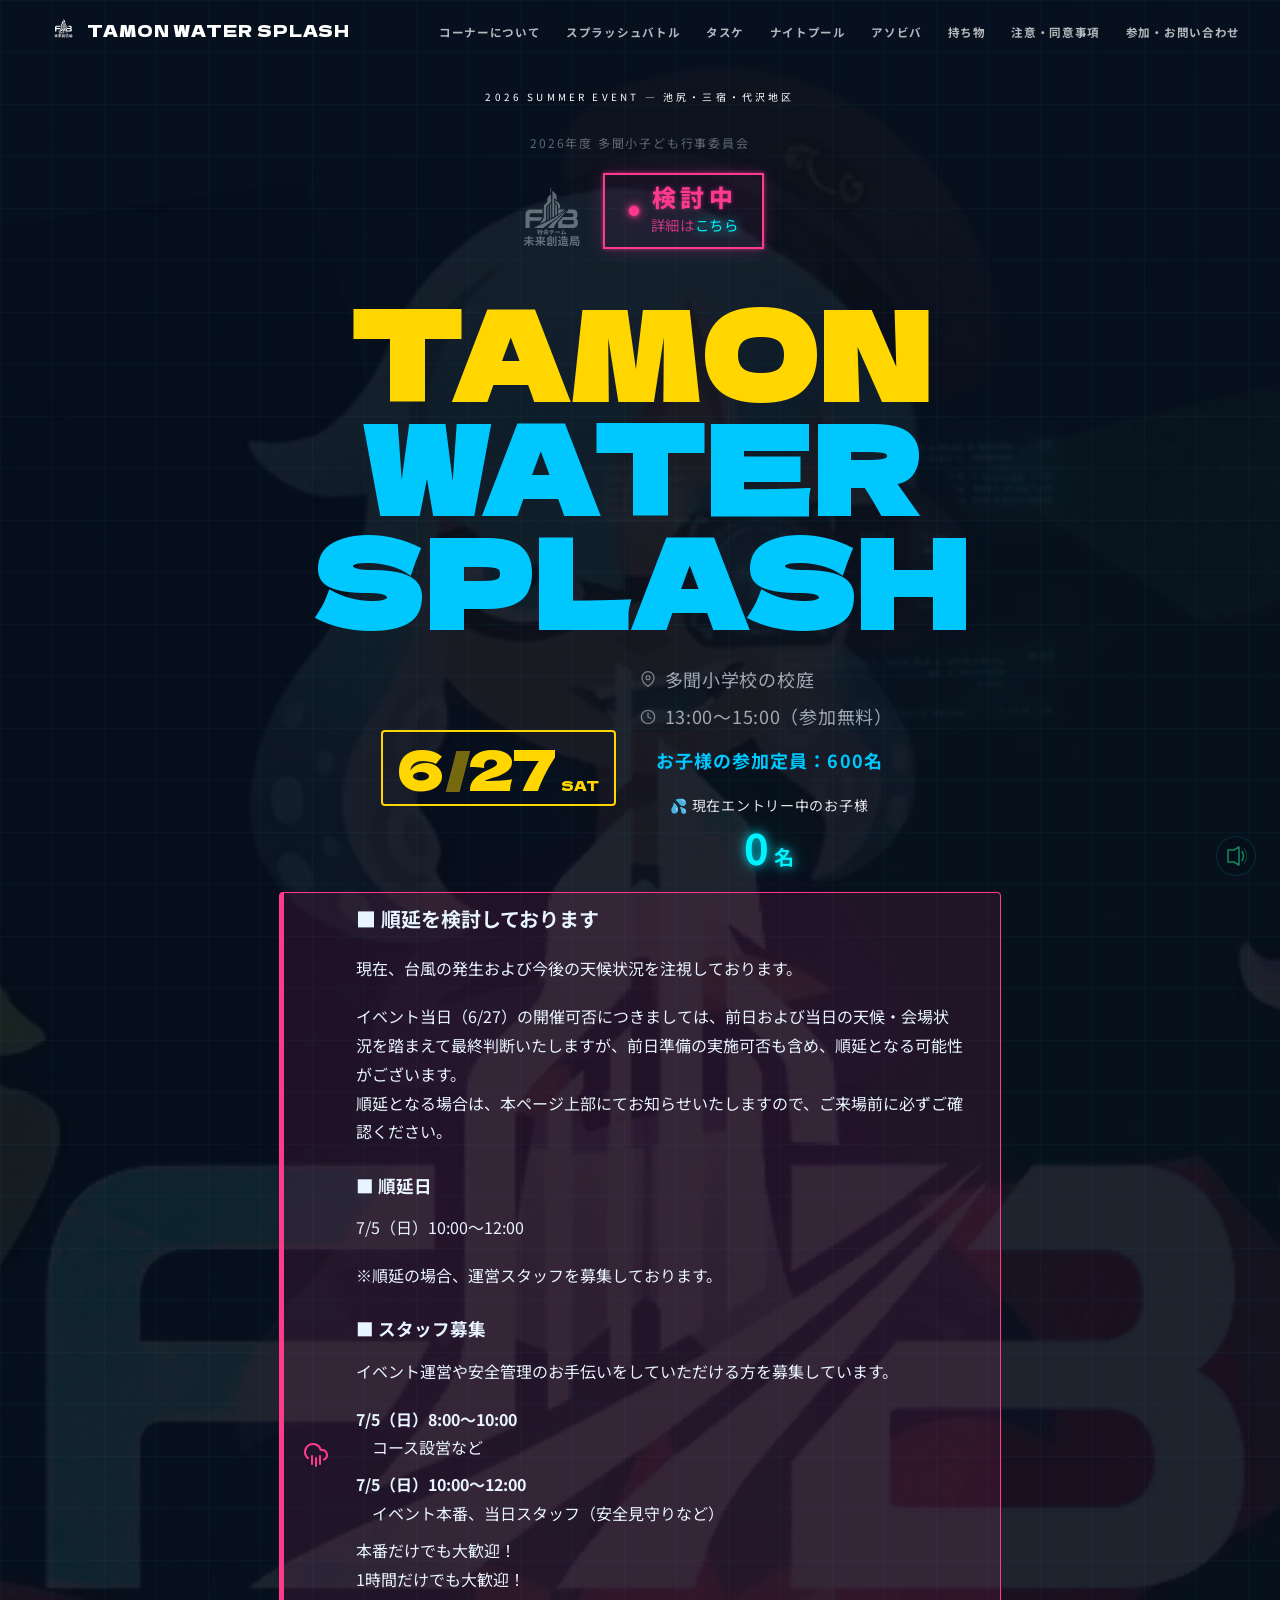
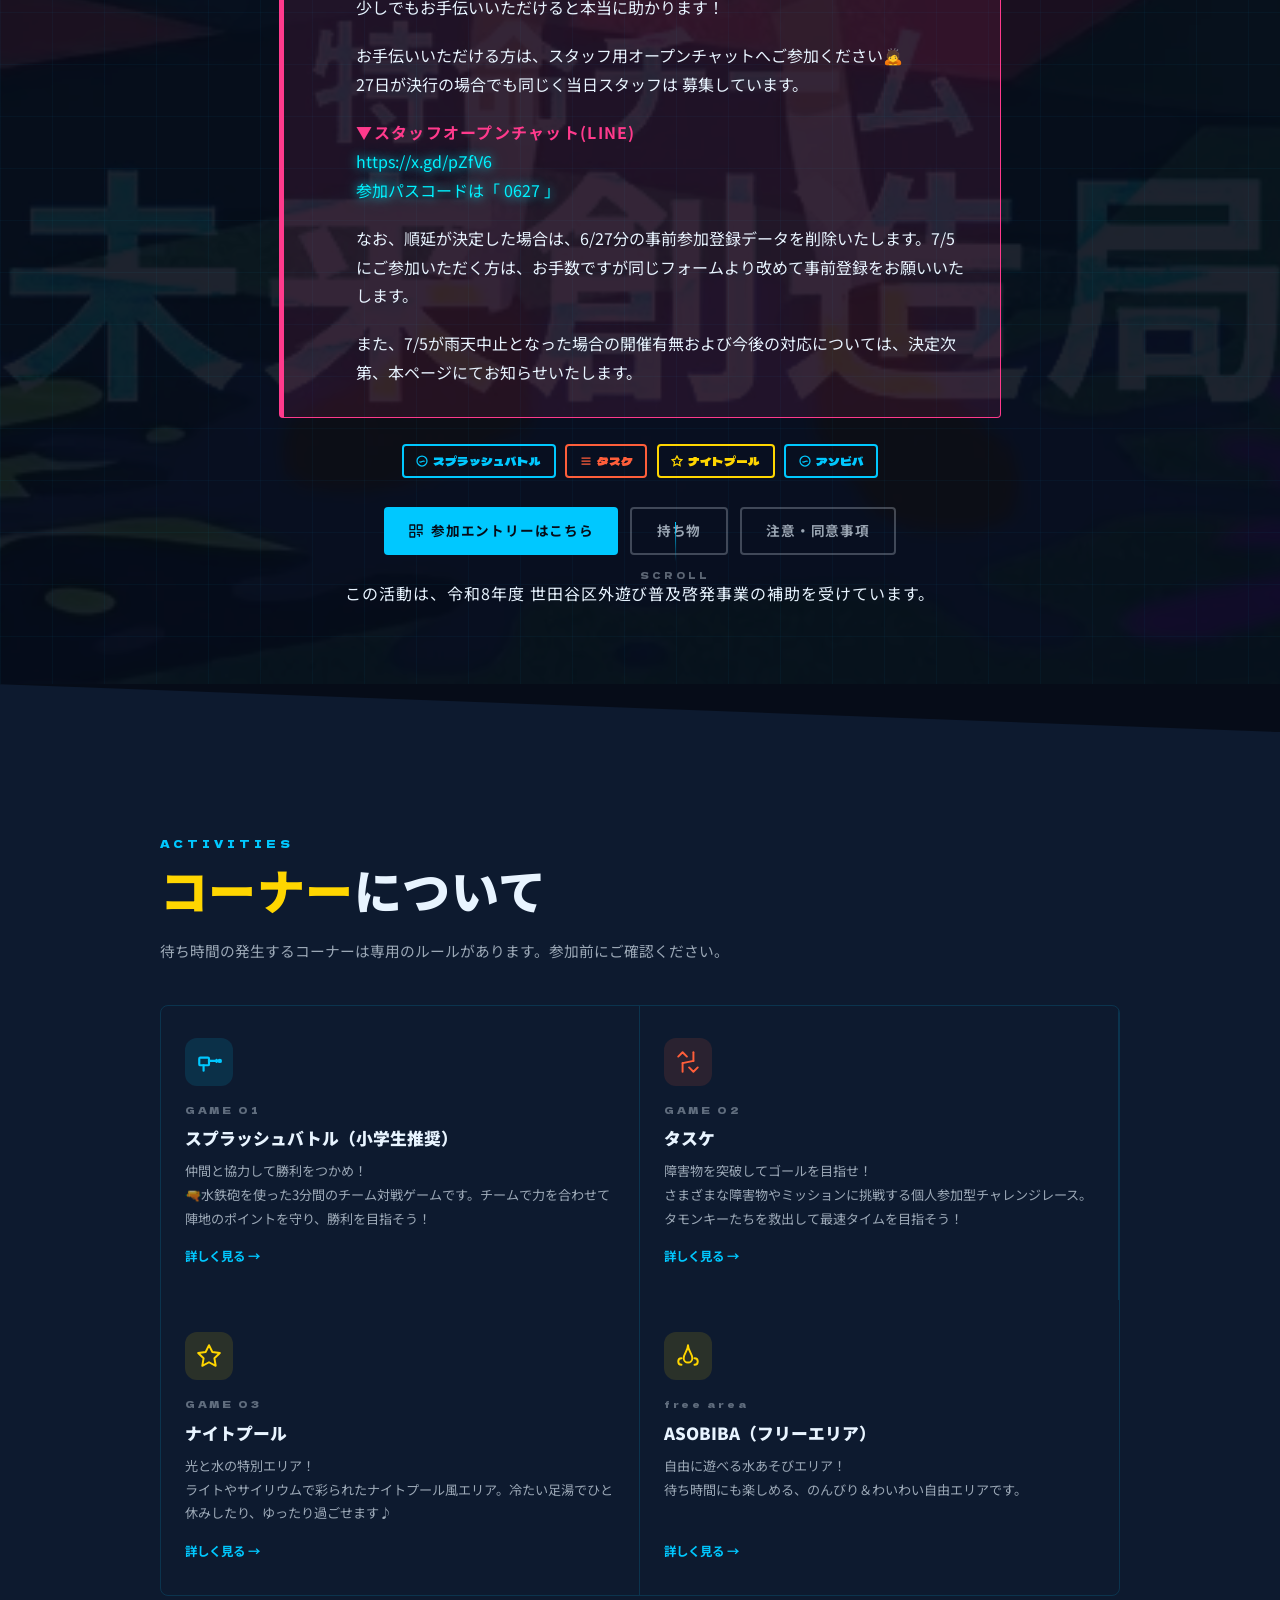
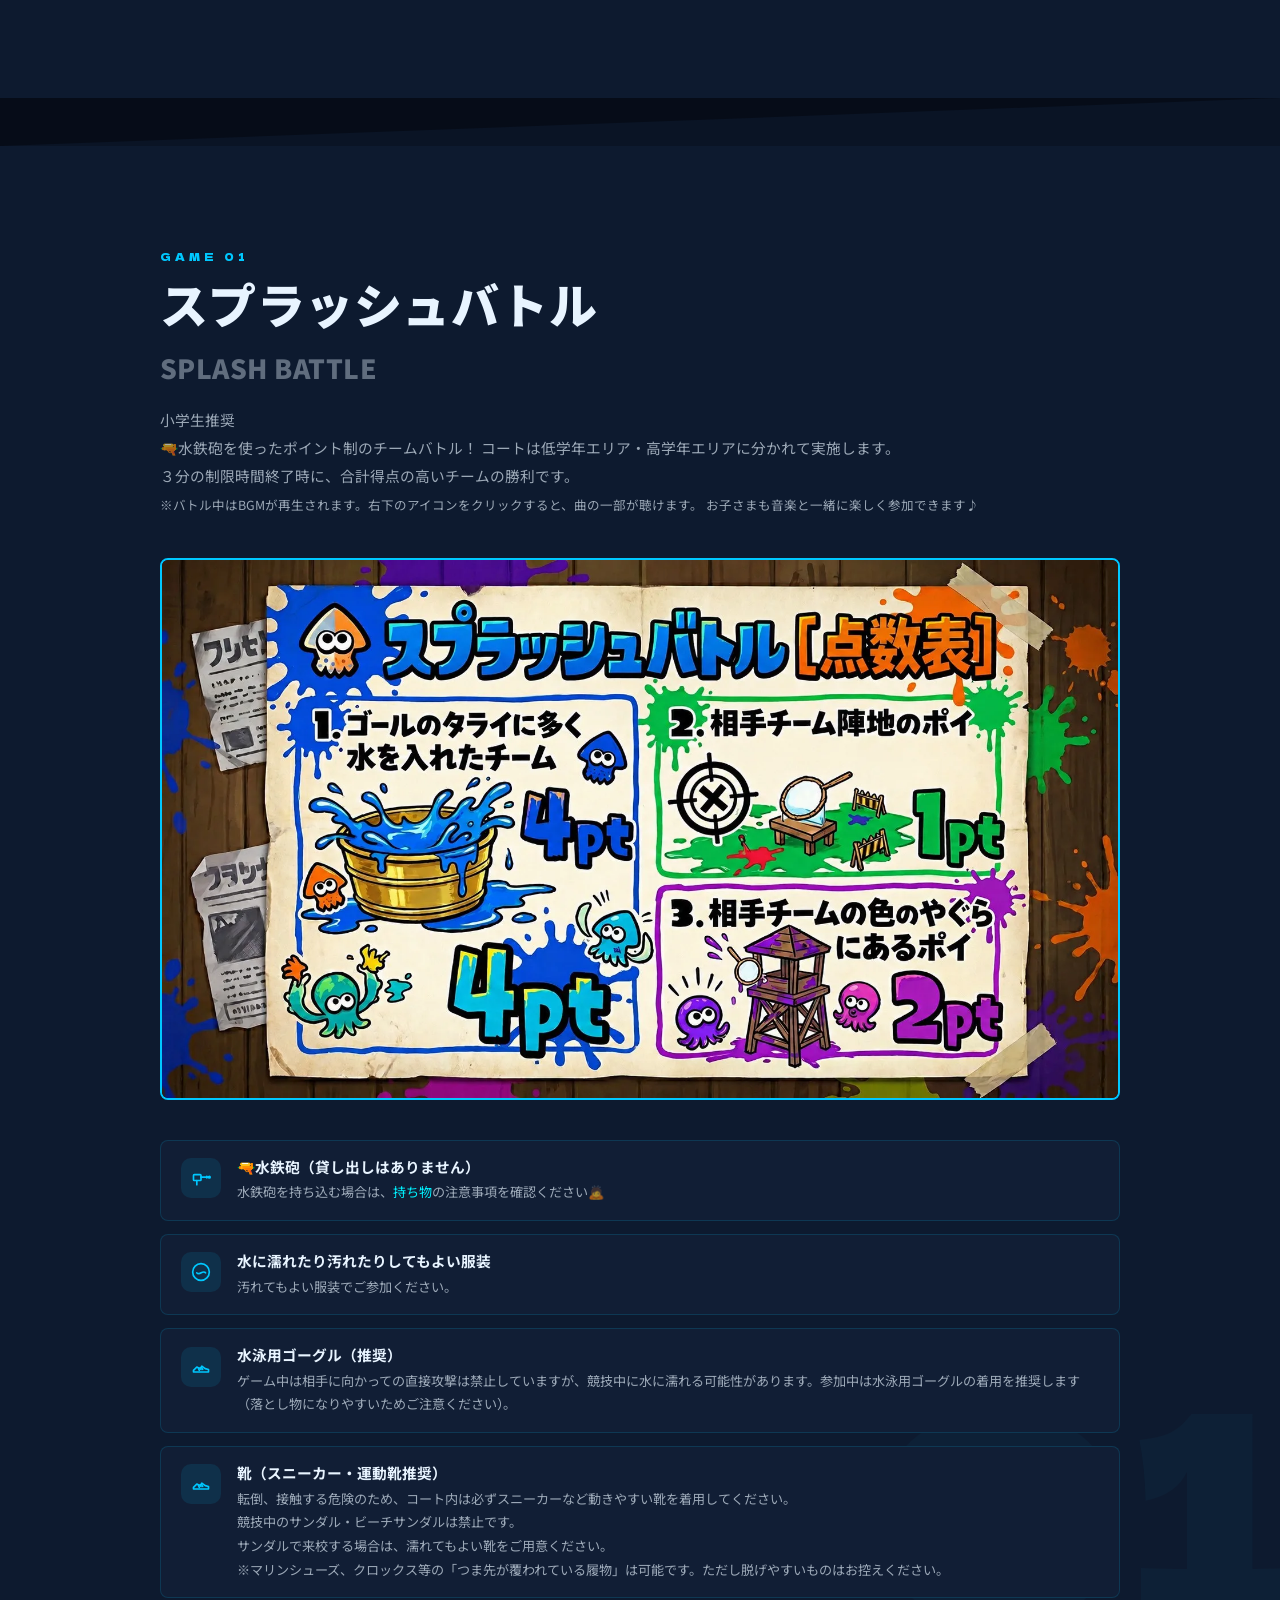
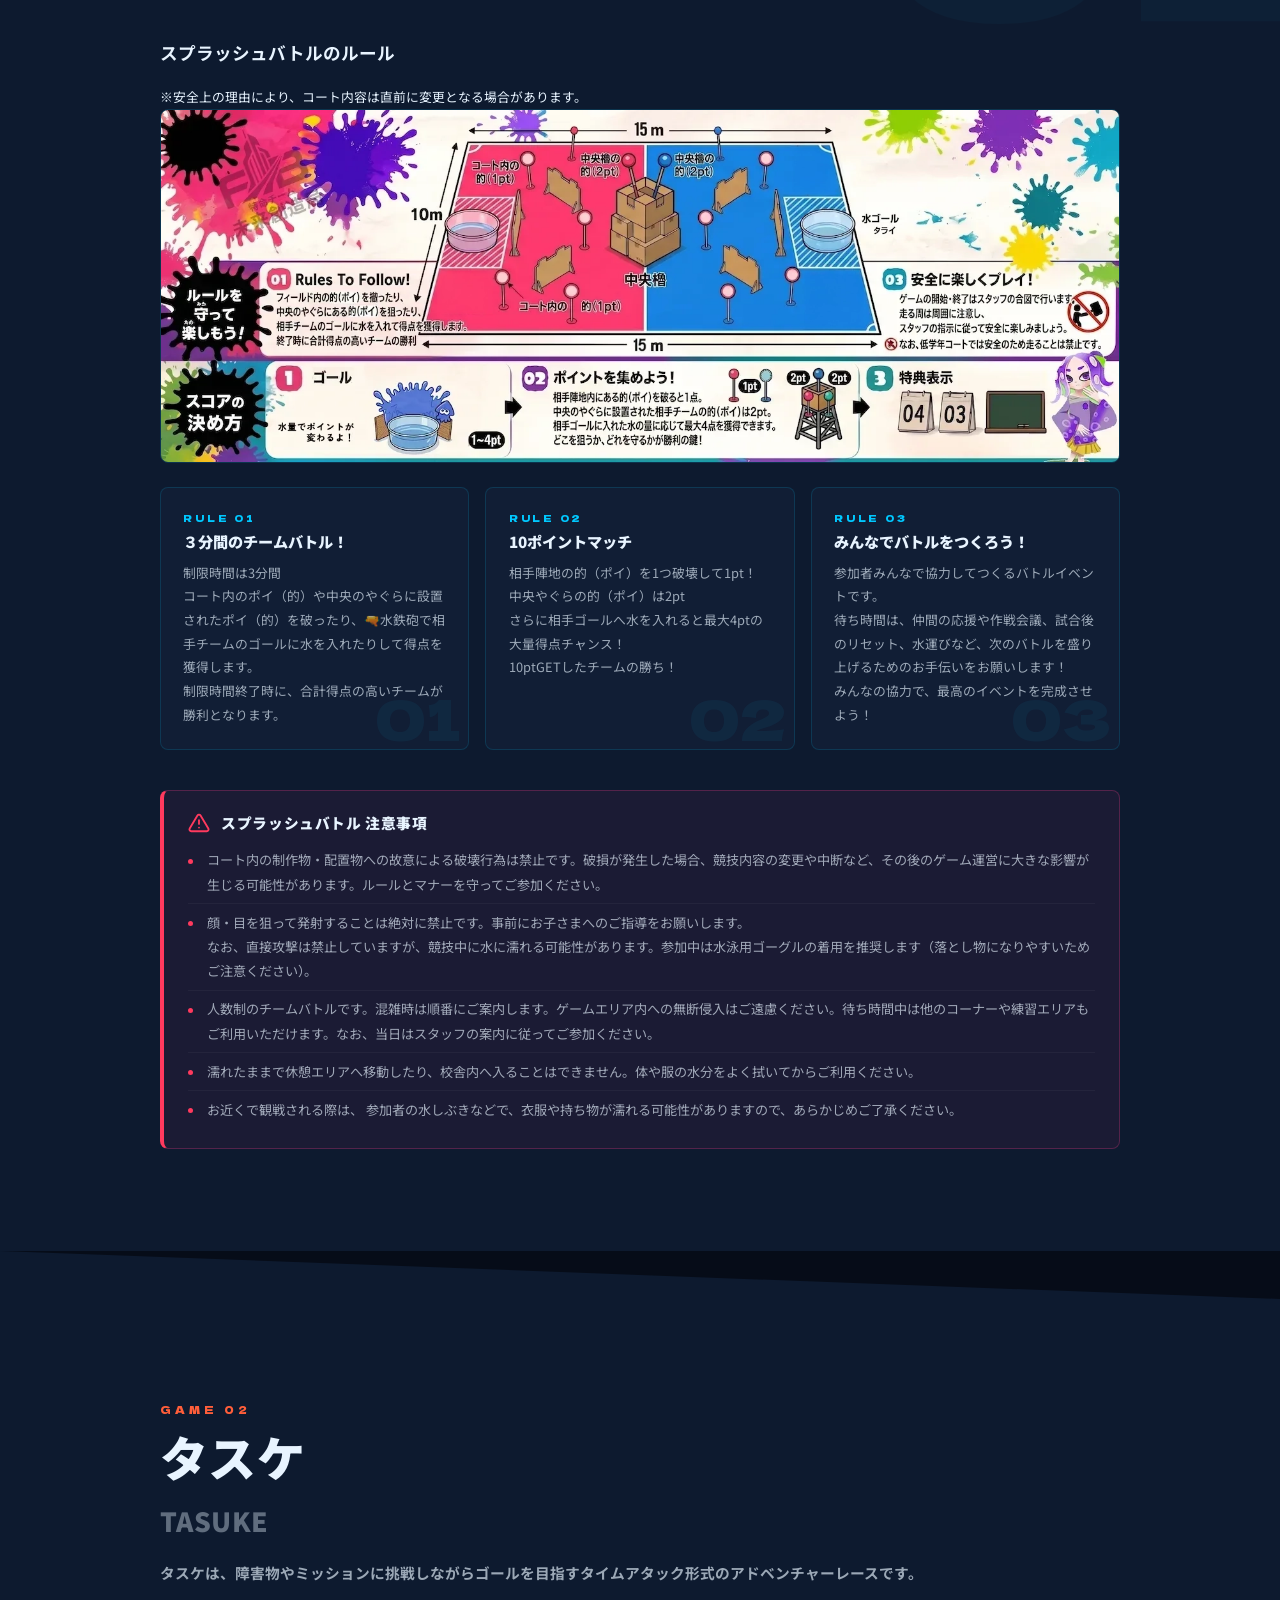
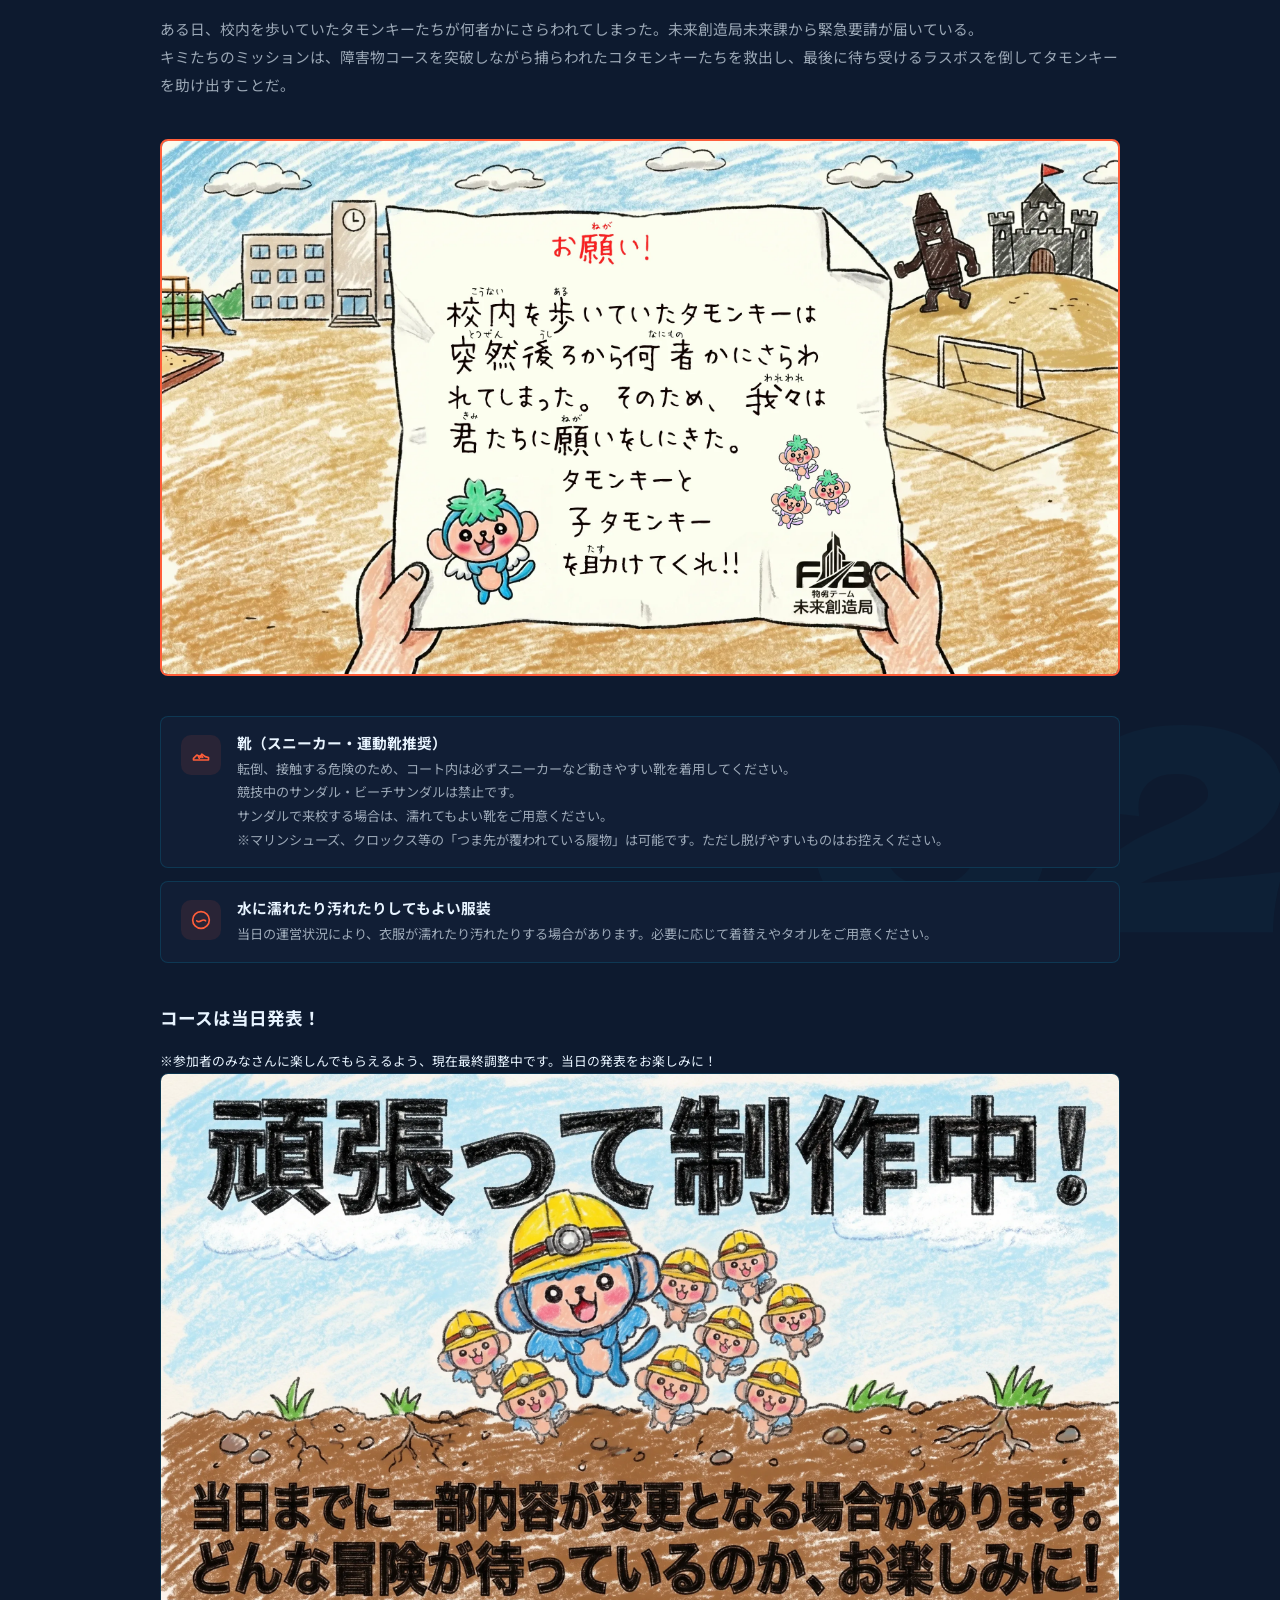
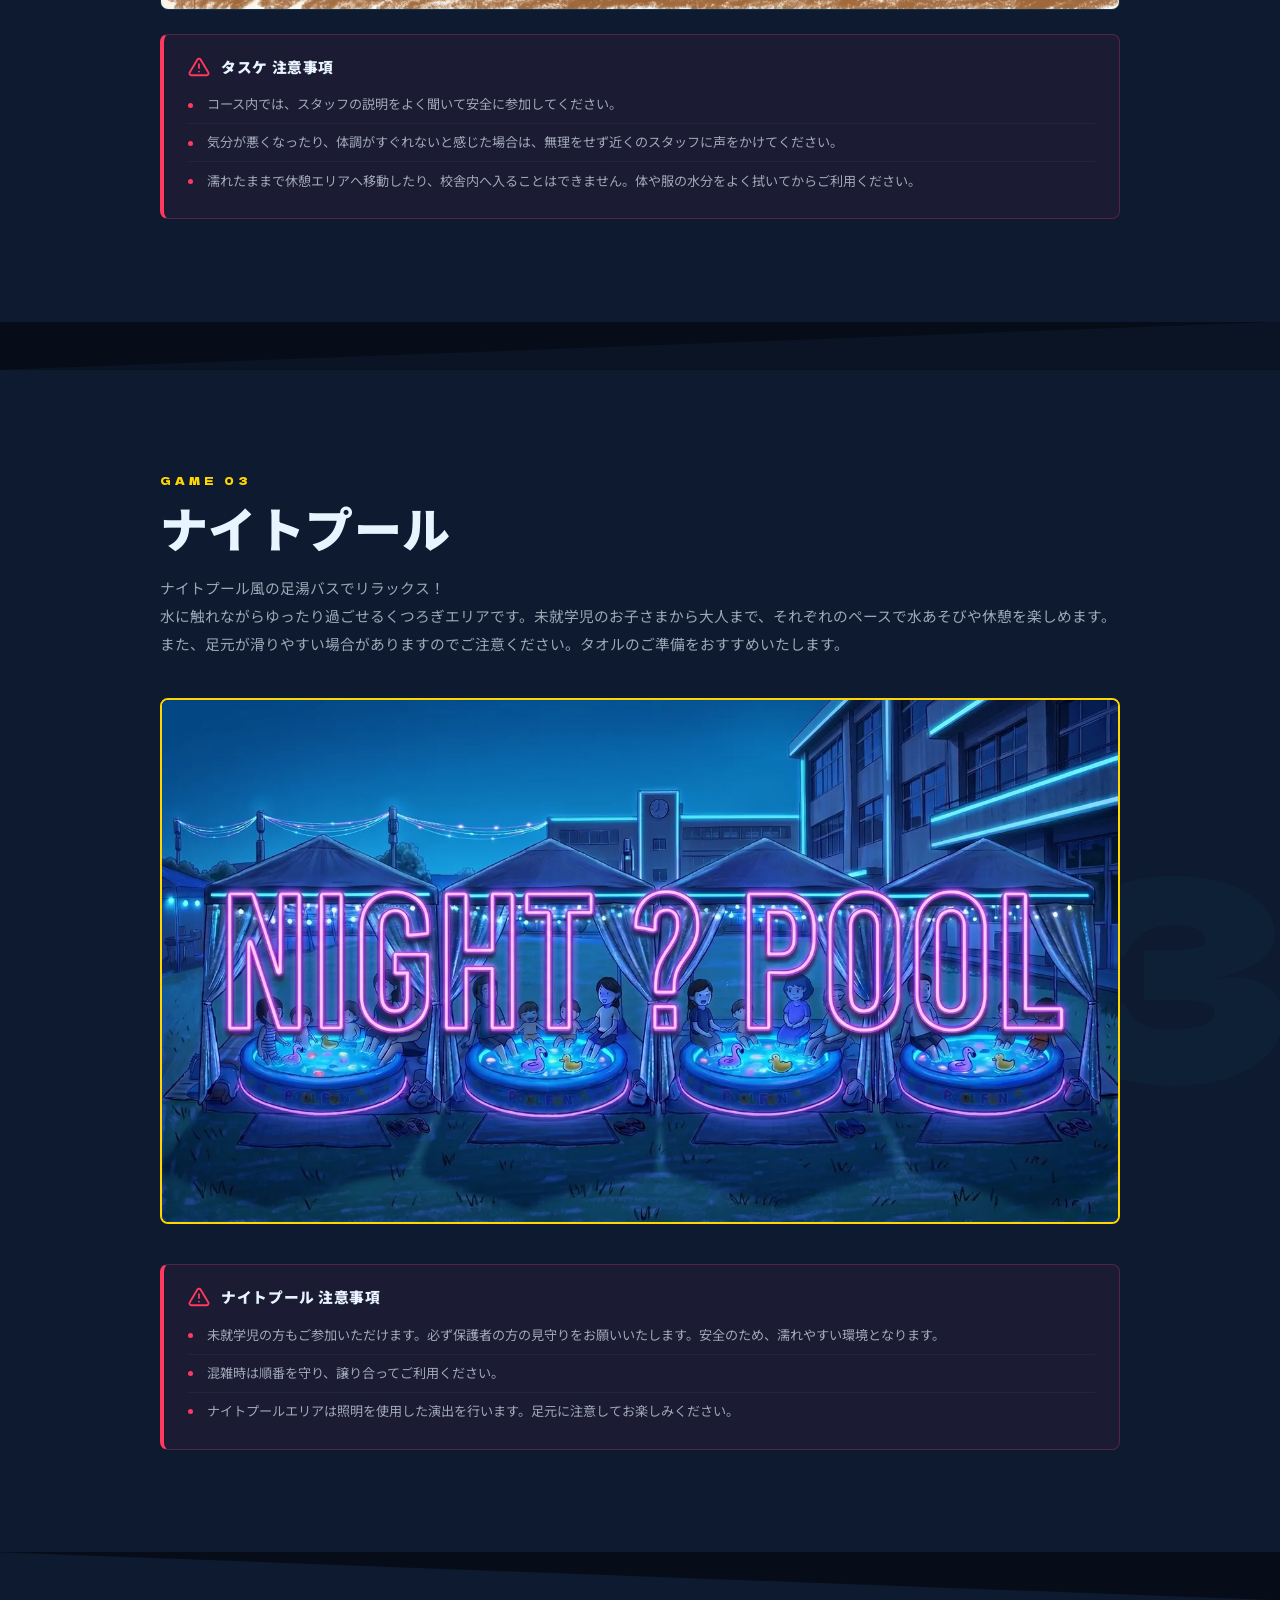
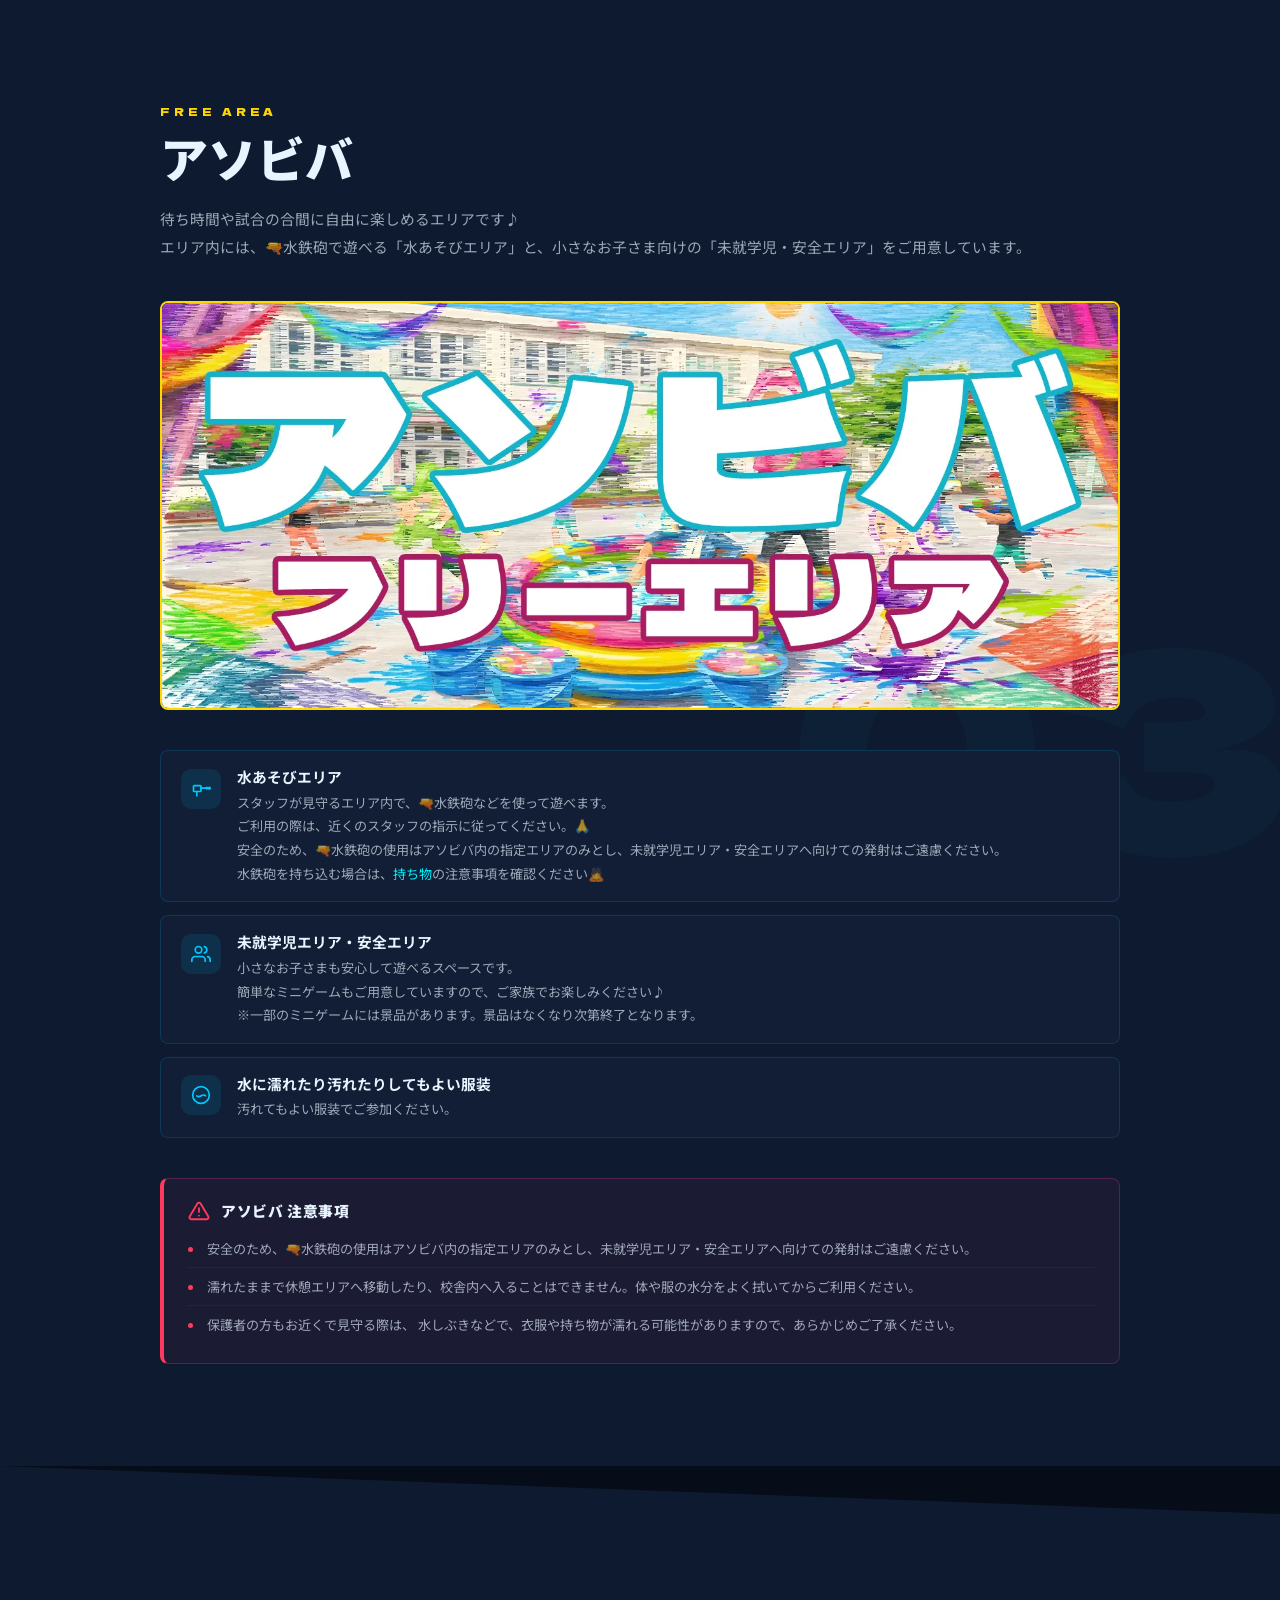
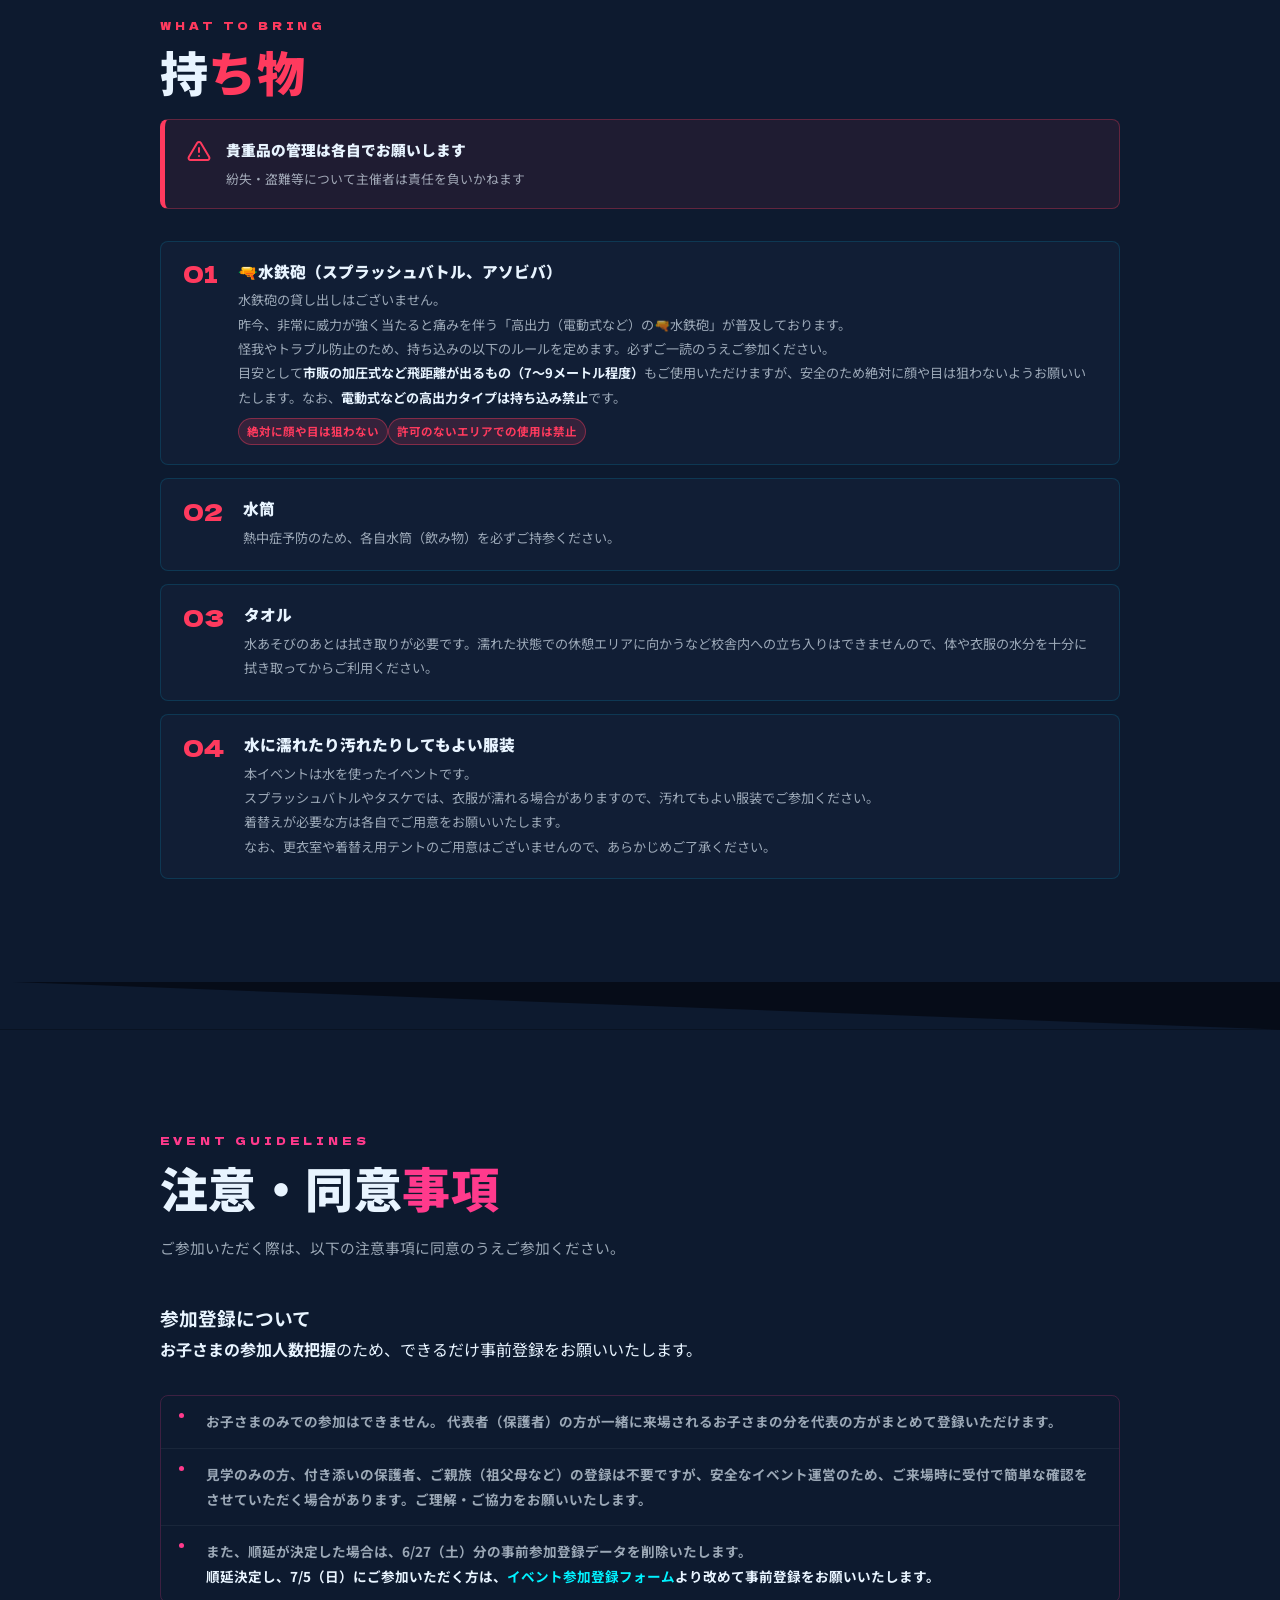
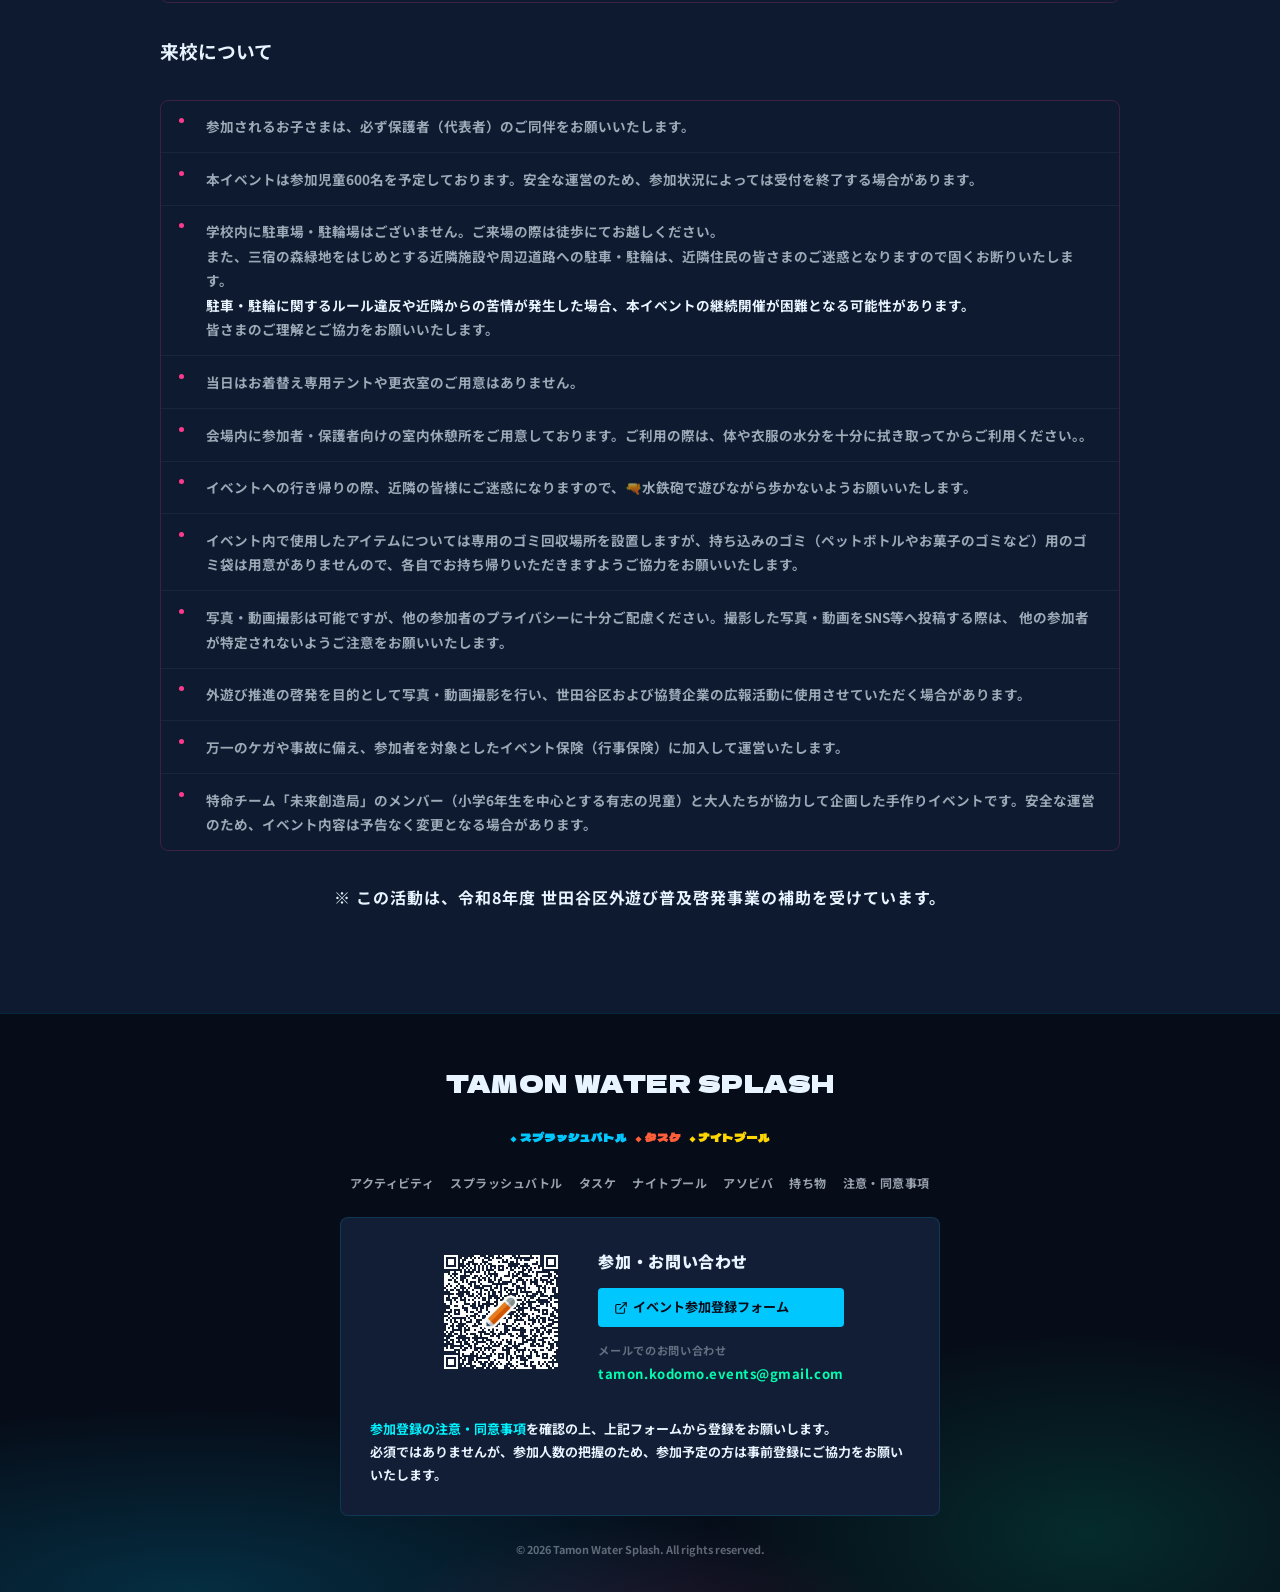
==== 2.html @ 029ada83 "Add files via upload 順延かものテキスト追加" ====
<!DOCTYPE html>
<html lang="ja">

<head>
  <meta charset="UTF-8">
  <meta name="viewport" content="width=device-width, initial-scale=1.0">
  <meta name="googlebot" content="noindex, nofollow">
  <title>Tamon Water Splash 2026</title>
  <meta name="description"
    content="多聞ウォータースプラッシュ2026の公式サイト。スプラッシュバトル・タスケ・ナイトプール＆ミニゲームを楽しめる水あそびイベント。参加前に必ずルールと注意事項をご確認ください。">
  <link rel="preconnect" href="https://fonts.googleapis.com">
  <link rel="preconnect" href="https://fonts.gstatic.com" crossorigin>
  <link
    href="https://fonts.googleapis.com/css2?family=Dela+Gothic+One&family=Noto+Sans+JP:wght@400;500;700;900&display=swap"
    rel="stylesheet">
  <link rel="stylesheet" href="style.css?v=6">
  <link rel="icon" type="image/x-icon" href="/tamonwatersplash2026/favicon.ico">
  <link rel="icon" type="image/svg+xml" href="/tamonwatersplash2026/favicon.svg">
</head>

<body>

  <!-- ===================== MOBILE NAV ===================== -->
  <nav class="mobile-nav" id="mobileNav" role="dialog" aria-modal="true" aria-label="ナビゲーション">
    <button class="mobile-nav-close" id="navClose" aria-label="閉じる">&#10005;</button>
    <a href="#activities" data-color="splash" onclick="closeNav()">コーナーについて</a>
    <a href="#splash" data-color="splash" onclick="closeNav()">スプラッシュバトル</a>
    <a href="#tasuke" data-color="tasuke" onclick="closeNav()">タスケ</a>
    <a href="#night" data-color="mini" onclick="closeNav()">ナイトプール</a>
    <a href="#free" data-color="mini" onclick="closeNav()">アソビバ</a>
    <a href="#cautions" data-color="caution" onclick="closeNav()">持ち物</a>
    <a href="#overall-cautions" data-color="caution" onclick="closeNav()">注意・同意事項</a>
    <a href="#contact" data-color="contact" onclick="closeNav()">参加・お問い合わせ</a>
  </nav>

  <!-- ===================== HEADER ===================== -->
  <header class="site-header" id="siteHeader" role="banner">

    <a href="#" class="header-logo" aria-label="トップへ戻る"
      style="display: flex; align-items: center; gap: 12px; text-decoration: none; color: #FFFFFF; padding: 4px 12px;">
      <svg class="logo-svg" xmlns="http://www.w3.org/2000/svg" viewBox="0 0 1455 2048"
        style="height: 32px; width: auto; display: block;">
        <g transform="translate(0,2048) scale(0.1,-0.1)" fill="currentColor">
          <path d="M7051 16933 c-7 -318 -15 -581 -18 -585 -2 -5 0 -8 4 -8 5 0 43 35
86 78 l77 78 -2 479 -3 480 -55 27 c-30 15 -60 28 -66 28 -7 0 -14 -187 -23
-577z" />
          <path d="M7444 16824 c3 -9 6 -1244 6 -2745 0 -1501 3 -2729 8 -2729 6 0 315
178 359 207 9 6 13 441 15 1890 3 1865 4 1920 32 1874 4 -5 66 -49 139 -97
145 -97 293 -202 346 -245 19 -16 38 -26 42 -24 4 3 5 22 3 43 -11 117 -29
262 -55 457 -16 121 -34 254 -39 295 -40 304 -40 303 -75 356 -18 28 -80 93
-137 144 -56 51 -143 132 -193 180 -49 48 -115 109 -145 136 -30 27 -108 100
-174 162 -113 107 -145 131 -132 96z" />
          <path d="M7095 16122 c-55 -53 -193 -188 -308 -299 -166 -162 -219 -221 -266
-294 -76 -116 -78 -133 -87 -529 -7 -332 -11 -374 -49 -453 -33 -70 -70 -107
-389 -398 -189 -171 -231 -235 -272 -410 -16 -67 -18 -182 -24 -1219 -7 -1246
-4 -1177 -64 -1319 -37 -86 -75 -154 -169 -295 -79 -121 -265 -372 -370 -501
-31 -38 -102 -126 -158 -193 -55 -68 -99 -125 -97 -127 2 -2 46 18 98 44 81
40 165 78 495 226 28 12 111 48 185 80 74 32 225 100 335 150 l200 91 5 1410
5 1409 29 65 c49 109 106 177 297 360 100 96 301 292 446 435 l264 260 -1 803
c0 441 -1 802 -2 802 -2 0 -48 -44 -103 -98z" />
          <path d="M8058 14668 c2 -227 3 -233 25 -252 57 -47 329 -299 396 -367 111
-112 108 -98 136 -619 3 -52 8 -120 11 -152 l6 -56 146 -6 c81 -4 178 -9 215
-12 l68 -5 -6 83 c-3 46 -12 198 -21 338 -9 147 -21 277 -30 306 -17 61 -70
151 -122 209 -20 23 -70 79 -109 126 -70 81 -140 149 -343 330 -148 132 -358
309 -367 309 -4 0 -7 -105 -5 -232z" />
          <path d="M7096 14187 l-96 -94 0 -1491 c0 -821 3 -1492 6 -1492 3 0 48 24 100
53 l94 52 0 1533 c0 842 -2 1532 -4 1532 -2 0 -47 -42 -100 -93z" />
          <path d="M8060 14162 c0 -4 -1 -556 -2 -1227 -2 -932 1 -1219 10 -1218 6 2 84
51 173 109 l162 106 -7 632 c-4 347 -11 773 -16 946 -8 277 -12 322 -30 375
-11 32 -30 70 -43 83 -31 33 -247 204 -247 194z" />
          <path d="M6624 13738 c-84 -86 -139 -151 -155 -183 l-24 -50 -1 -1337 c-1
-736 2 -1338 6 -1338 5 0 52 21 104 46 l96 46 0 1307 0 1306 37 55 c20 30 47
68 60 83 20 25 23 39 23 113 0 46 -4 84 -8 84 -5 0 -67 -60 -138 -132z" />
          <path d="M10295 13004 c-135 -119 -559 -445 -885 -682 -45 -32 -757 -506 -795
-529 -11 -6 -73 -44 -138 -85 -146 -90 -261 -161 -307 -188 -19 -12 -75 -46
-125 -77 -49 -30 -108 -65 -130 -78 -22 -12 -83 -47 -135 -77 -106 -62 -279
-161 -355 -204 -27 -15 -111 -60 -185 -99 -74 -40 -218 -116 -320 -170 -102
-54 -234 -125 -295 -157 -258 -137 -871 -435 -1125 -548 -151 -67 -299 -133
-328 -146 -29 -13 -54 -24 -57 -24 -2 0 -64 -28 -137 -61 -73 -34 -149 -67
-168 -74 -98 -36 -444 -208 -735 -365 -134 -73 -295 -187 -295 -210 0 -4 300
-5 667 -3 368 1 787 3 933 3 l265 0 100 99 c55 54 125 118 156 142 31 24 101
80 155 124 114 92 146 117 309 240 134 101 123 93 271 194 60 41 143 97 184
126 166 115 278 191 335 229 94 62 559 397 670 483 55 42 146 111 202 153 106
81 371 289 600 473 117 94 190 154 293 241 14 11 50 41 80 66 154 126 510 436
745 650 188 171 614 589 600 589 -5 0 -28 -16 -50 -35z" />
          <path d="M2880 13019 c-179 -17 -370 -75 -489 -148 -200 -124 -348 -363 -413
-668 l-23 -108 -3 -1437 -3 -1438 420 0 420 0 3 678 3 677 28 48 c18 31 42 55
70 70 l42 22 1012 3 1011 2 92 132 c126 181 319 518 332 579 2 11 -215 12
-1192 10 -657 -2 -1242 0 -1299 4 l-103 8 5 231 c5 234 13 287 52 369 45 96
155 175 274 197 34 6 468 10 1182 10 l1129 0 0 385 0 385 -1232 -1 c-678 -1
-1271 -5 -1318 -10z" />
          <path d="M8630 12545 l0 -486 58 37 c31 21 143 91 247 157 360 226 658 433
936 648 47 37 102 77 122 90 20 13 37 27 37 32 0 4 -315 7 -700 7 l-700 0 0
-485z" />
          <path d="M10776 12998 c-82 -106 -315 -412 -360 -472 -29 -39 -87 -113 -130
-164 -49 -59 -72 -94 -64 -97 7 -3 304 -6 659 -7 l646 -3 69 -35 c79 -40 135
-105 160 -185 25 -76 30 -256 10 -333 -30 -118 -107 -196 -230 -233 -58 -18
-112 -19 -1003 -19 l-941 0 -239 -268 c-131 -148 -263 -298 -293 -333 -53 -61
-236 -269 -363 -414 l-62 -69 -3 -571 -2 -570 992 3 c2222 5 2171 4 2348 51
245 66 448 199 553 363 126 198 171 373 171 658 -1 286 -57 501 -176 672 -46
65 -157 163 -205 180 -18 7 -33 15 -33 18 0 4 39 47 88 96 147 150 204 289
231 569 15 146 -4 359 -46 515 -92 345 -313 565 -650 647 -108 26 -109 26
-604 30 l-497 4 -26 -33z m752 -2168 c96 -16 166 -46 222 -97 101 -90 134
-188 128 -378 -3 -109 -6 -126 -34 -185 -41 -87 -76 -126 -144 -160 -123 -62
-83 -60 -1161 -60 -900 0 -984 1 -1001 17 -17 15 -18 42 -18 428 0 440 -1 428
50 438 54 10 1896 7 1958 -3z" />
          <path d="M10195 12694 c-183 -179 -270 -263 -430 -414 -249 -234 -390 -366
-485 -452 -58 -52 -163 -148 -235 -213 -167 -152 -504 -443 -660 -570 -251
-205 -372 -302 -440 -355 -411 -318 -487 -381 -655 -545 -204 -198 -379 -392
-508 -561 -85 -111 -242 -339 -242 -350 0 -5 273 -9 607 -8 l608 1 31 89 c104
298 133 374 199 509 77 160 176 314 302 473 85 106 273 330 363 432 32 36 100
112 151 170 97 111 200 228 260 295 78 88 293 340 440 515 361 431 619 765
826 1068 17 26 35 52 40 57 5 6 12 16 17 23 22 36 -27 -6 -189 -164z" />
          <path d="M5055 8880 l-6 -55 -100 3 -99 4 0 -66 0 -65 103 -3 102 -3 0 -50 0
-50 -125 0 -125 0 -3 58 -3 57 -52 0 -52 0 3 110 3 110 -70 0 -71 0 0 -109 c0
-100 -2 -109 -20 -114 -28 -7 -31 2 -20 69 7 42 6 60 -2 65 -16 10 -96 21
-106 15 -5 -3 -12 -40 -15 -83 -6 -67 -33 -211 -52 -278 -5 -18 2 -25 44 -45
28 -13 53 -22 55 -19 2 2 13 33 24 69 19 63 20 65 56 68 l37 3 -3 -112 -3
-112 -103 -24 c-87 -21 -102 -28 -96 -42 3 -9 11 -36 16 -61 6 -25 13 -49 18
-53 4 -4 29 1 56 11 27 11 64 23 82 27 l32 7 0 -191 0 -191 70 0 70 0 0 214 0
213 43 17 c60 23 67 21 67 -18 l0 -34 184 5 c138 3 186 1 192 -8 4 -7 8 -65 8
-131 l1 -118 -83 0 c-82 0 -83 0 -76 -22 4 -13 13 -43 19 -68 11 -41 15 -45
46 -48 19 -2 63 -1 98 3 53 6 69 12 100 40 l36 33 3 156 4 156 36 2 c21 1 48
2 61 3 24 1 25 3 22 60 -1 33 -5 62 -7 64 -2 3 -27 5 -55 6 -28 1 -54 7 -58
13 -4 6 -5 29 -3 51 l4 40 66 3 66 3 0 60 0 60 -137 3 -137 3 0 54 0 55 110 0
111 0 -3 63 -3 62 -107 0 -107 0 -3 53 -3 54 -67 1 -67 2 -6 -55z m-275 -365
l0 -55 204 0 204 0 6 -35 c4 -20 4 -45 1 -56 -6 -19 -15 -19 -193 -17 l-187 3
-3 25 c-5 38 -14 41 -65 26 -25 -7 -48 -11 -51 -8 -8 8 -7 157 1 165 3 4 24 7
45 7 l38 0 0 -55z" />
          <path d="M6022 8885 c-28 -31 -79 -80 -114 -109 -74 -64 -255 -180 -304 -196
l-35 -12 41 -44 c22 -24 40 -49 40 -55 0 -22 59 0 151 56 85 52 117 61 105 29
-3 -8 -3 -21 0 -29 5 -13 42 -15 245 -15 l239 0 0 24 c0 13 3 32 6 41 6 14 9
14 28 2 12 -8 64 -38 116 -67 l94 -52 18 23 c10 13 32 41 48 61 33 40 36 48
19 48 -7 0 -62 25 -123 56 -119 60 -261 161 -341 243 l-49 51 -67 0 -67 0 -50
-55z m296 -245 c1 -3 -76 -4 -170 -3 -95 2 -175 3 -177 3 -2 0 36 38 85 84
l89 84 85 -81 c47 -45 86 -84 88 -87z" />
          <path d="M7595 8863 c-100 -38 -305 -71 -497 -79 -131 -6 -148 -9 -142 -23 3
-9 13 -38 21 -65 l15 -48 141 7 c78 4 147 8 152 8 10 2 25 -150 16 -159 -2 -2
-103 -4 -223 -4 l-219 0 3 -72 3 -73 212 0 c116 0 214 -3 217 -6 9 -9 -23
-110 -52 -159 -35 -61 -127 -157 -182 -188 -25 -14 -47 -27 -49 -29 -5 -4 10
-16 87 -69 l54 -38 34 19 c48 26 154 140 192 206 31 55 66 154 76 220 l6 36
120 7 c65 4 158 4 205 0 l86 -7 -3 74 -3 74 -203 3 -203 2 3 92 3 92 110 24
c163 35 170 37 169 46 -3 13 -94 126 -101 125 -5 0 -26 -7 -48 -16z" />
          <path d="M9596 8788 c-20 -90 -121 -400 -185 -568 -39 -104 -40 -105 -78 -112
-21 -4 -55 -7 -75 -7 -42 -1 -47 -15 -28 -75 5 -17 12 -44 15 -60 6 -28 6 -29
63 -23 143 15 413 48 529 64 71 9 148 17 173 18 l45 0 25 -62 c14 -34 28 -64
31 -67 5 -5 118 39 146 57 13 8 12 10 -63 166 -54 112 -158 297 -178 319 -10
10 -25 8 -77 -14 -35 -15 -66 -29 -68 -30 -2 -2 12 -31 32 -66 19 -35 47 -84
61 -110 l26 -47 -32 -5 c-144 -21 -363 -42 -388 -37 -24 5 -24 8 0 63 13 29
35 89 51 133 15 44 53 152 84 240 68 192 88 255 82 262 -3 2 -34 11 -69 18
-34 8 -72 17 -83 20 -18 5 -22 -2 -39 -77z" />
          <path d="M8073 8474 c-2 -6 -3 -46 -1 -88 l3 -78 485 1 485 1 3 85 c1 47 -1
85 -5 85 -722 5 -966 4 -970 -6z" />
          <path d="M5707 8423 c-4 -3 -7 -123 -7 -265 l0 -258 65 0 65 0 0 45 c0 40 3
45 23 46 12 0 73 0 135 -1 l112 -1 0 220 0 221 -193 0 c-107 0 -197 -3 -200
-7z m263 -213 l0 -90 -70 0 -70 0 0 90 0 90 70 0 70 0 0 -90z" />
          <path d="M6178 8423 c-9 -18 -8 -587 1 -592 5 -3 37 -4 71 -1 l62 5 -2 233 -1
232 86 0 86 0 -3 -117 -3 -118 -58 -3 c-59 -3 -59 -3 -51 -30 4 -15 10 -45 13
-67 l6 -40 65 3 c79 4 127 27 152 72 14 28 18 57 18 150 0 63 -3 152 -7 198
l-6 82 -213 0 c-117 0 -214 -3 -216 -7z" />
          <path d="M4898 8188 c-21 -12 -38 -28 -38 -36 0 -8 25 -45 55 -84 30 -39 56
-75 58 -82 2 -6 27 5 60 28 47 33 55 42 46 57 -15 30 -120 139 -133 139 -6 0
-28 -10 -48 -22z" />
          <path d="M2495 7588 c-3 -7 -6 -80 -7 -163 l-3 -150 -342 -3 -343 -2 0 -125 0
-125 314 0 c172 0 328 -3 345 -6 l31 -6 0 -144 0 -144 -429 0 c-334 0 -430 -3
-432 -12 -2 -7 -4 -65 -4 -128 l0 -115 358 -3 c196 -1 357 -6 357 -10 0 -4
-44 -57 -98 -117 -97 -108 -247 -241 -353 -312 -30 -20 -65 -44 -79 -53 -14
-9 -74 -43 -133 -74 -59 -32 -107 -61 -107 -65 0 -4 21 -27 46 -51 25 -25 68
-73 95 -107 l50 -62 47 26 c133 73 288 189 417 312 72 68 217 224 251 269 11
14 13 -46 14 -346 l0 -363 143 3 142 3 0 363 c0 199 3 361 7 360 4 -2 30 -30
58 -63 182 -212 415 -412 607 -522 l71 -41 39 56 c21 31 65 84 99 118 l61 61
-126 64 c-131 66 -243 137 -347 220 -67 53 -314 305 -314 320 0 5 149 9 359 9
198 0 362 3 364 8 3 4 2 62 -1 130 l-5 122 -433 0 -434 0 0 144 c0 125 2 145
17 150 9 4 165 6 347 6 l331 -2 0 127 0 126 -342 -1 c-215 0 -344 3 -348 9 -3
6 -7 79 -8 163 l-2 153 -138 3 c-104 2 -139 0 -142 -10z" />
          <path d="M4840 7465 l0 -125 -390 0 -390 0 0 -126 0 -126 180 4 c99 2 180 1
180 -3 0 -6 -114 -54 -177 -73 -30 -10 -29 -18 12 -86 37 -61 123 -249 132
-287 l5 -23 -216 0 -217 0 3 -127 3 -128 343 -3 c188 -1 342 -6 342 -10 0 -30
-265 -261 -419 -365 -63 -43 -268 -154 -312 -169 -10 -4 7 -27 51 -75 73 -78
94 -102 110 -132 6 -12 16 -21 22 -21 26 0 221 120 333 204 113 86 280 242
355 332 19 23 39 41 44 40 4 0 9 -147 10 -326 l1 -325 143 0 143 0 -1 333 c0
182 1 332 4 332 2 0 80 -76 173 -168 93 -93 196 -187 229 -210 32 -23 84 -59
115 -81 31 -22 95 -60 143 -86 l86 -47 20 24 c11 12 19 26 20 30 0 11 120 152
136 161 20 12 17 25 -8 33 -49 15 -228 109 -308 161 -121 80 -210 152 -323
262 l-98 96 348 5 348 5 3 128 3 127 -221 0 c-121 0 -220 2 -220 4 0 3 26 47
59 98 32 51 81 136 109 188 l50 96 -106 36 c-59 20 -108 40 -109 45 -2 4 73 6
167 5 l170 -4 0 126 0 126 -396 0 -395 0 2 123 1 122 -146 3 -146 3 0 -126z
m2 -607 c2 -152 -1 -232 -7 -235 -23 -8 -390 2 -370 11 49 22 123 54 153 65
17 8 32 16 32 20 0 26 -118 260 -169 335 -11 17 -18 32 -16 35 2 3 87 5 189 3
l185 -3 3 -231z m678 222 c0 -12 -118 -255 -160 -328 l-30 -53 23 -8 c99 -39
133 -54 142 -62 6 -6 -58 -8 -174 -7 l-183 3 -4 225 c-1 123 0 228 2 232 8 12
384 10 384 -2z" />
          <path d="M6793 7551 c-25 -44 -181 -228 -239 -282 -65 -60 -183 -152 -240
-187 l-54 -33 76 -99 c41 -55 79 -100 84 -100 4 0 13 7 20 15 7 8 19 15 27 15
13 0 14 -38 10 -287 -4 -248 -8 -302 -26 -388 -36 -161 -86 -303 -141 -394
-50 -85 -57 -101 -41 -101 4 0 47 -36 94 -80 l86 -81 54 93 c30 51 67 126 82
166 16 39 31 72 34 72 3 0 6 -80 6 -177 l0 -178 108 -3 c81 -2 107 0 109 10 0
7 1 20 2 28 1 13 31 15 194 18 l192 2 0 -25 0 -25 115 0 115 0 0 304 0 303
-385 0 c-211 -1 -387 1 -389 4 -3 3 -2 25 2 50 l8 44 362 3 362 2 0 330 0 330
-392 2 c-216 1 -415 1 -441 0 -26 -2 -55 1 -63 6 -13 7 -8 14 23 37 21 16 57
47 80 68 47 44 57 46 58 14 l0 -22 270 0 270 0 5 64 5 64 65 -61 65 -62 34 38
c18 20 56 61 83 91 l50 54 -59 56 c-59 56 -179 152 -283 226 -30 21 -74 56
-97 77 l-43 38 -117 0 -118 0 -22 -39z m280 -274 c53 -44 97 -83 97 -88 0 -5
-83 -9 -185 -9 -102 0 -185 4 -185 8 0 5 14 21 31 38 17 16 51 55 76 87 27 35
49 55 56 50 7 -3 56 -42 110 -86z m107 -582 l0 -45 -230 0 -230 0 0 45 0 45
230 0 230 0 0 -45z m-2 -240 l2 -45 -232 2 -233 3 -3 43 -3 42 234 0 234 0 1
-45z m47 -595 l0 -85 -187 -3 -188 -2 0 83 c0 46 3 87 7 91 4 3 88 5 187 4
l181 -3 0 -85z" />
          <path d="M9838 7468 l-3 -123 -74 2 c-40 1 -75 4 -78 6 -2 3 8 39 23 82 18 50
24 79 17 86 -5 5 -32 14 -59 19 -27 5 -69 14 -94 19 -82 18 -83 18 -106 -56
-42 -133 -129 -297 -211 -400 l-34 -42 70 -35 c38 -20 86 -45 106 -56 19 -11
40 -20 45 -20 5 0 32 33 60 73 82 117 62 107 210 107 l130 0 0 -100 0 -101
-182 1 c-101 0 -236 1 -301 0 l-118 0 3 -112 3 -113 725 0 725 0 3 113 3 112
-296 0 -295 0 0 100 0 101 243 -2 242 -1 3 108 3 109 -243 0 -243 0 -3 123 -3
122 -134 0 -134 0 -3 -122z" />
          <path d="M8047 7564 c-4 -4 -7 -402 -7 -885 l0 -878 -22 -15 c-18 -13 -53 -16
-170 -16 -96 0 -148 -4 -148 -10 0 -6 8 -27 18 -48 10 -20 26 -64 36 -97 31
-107 29 -105 88 -105 82 1 253 18 299 30 55 15 123 80 146 138 17 44 18 105
18 967 l0 920 -126 3 c-69 1 -128 -1 -132 -4z" />
          <path d="M8740 7483 c-52 -42 -95 -79 -95 -83 0 -4 23 -25 50 -47 44 -34 181
-177 273 -283 l30 -34 92 82 c51 45 97 82 101 82 26 0 -1 40 -88 130 -79 83
-252 232 -265 229 -2 0 -46 -35 -98 -76z" />
          <path d="M11202 7506 c-3 -6 -6 -190 -8 -410 -2 -403 -8 -503 -46 -761 -29
-202 -103 -412 -194 -557 -13 -21 -24 -40 -24 -42 0 -3 24 -23 53 -44 29 -22
78 -62 109 -91 l57 -52 27 43 c113 178 223 524 254 797 6 52 13 97 16 100 8 8
958 11 1133 4 l144 -6 -6 -191 c-7 -209 -34 -423 -61 -473 -28 -55 -97 -83
-159 -66 l-28 8 -2 295 -2 295 -452 3 -453 2 0 -370 0 -370 125 0 125 0 0 65
0 65 260 0 c244 0 260 -1 260 -18 0 -10 4 -22 9 -28 6 -5 21 -49 34 -99 l23
-90 105 -3 c109 -4 219 10 279 35 132 54 181 217 210 698 14 246 13 485 -2
485 -7 0 -351 0 -765 0 -488 0 -752 3 -755 10 -1 5 -1 39 0 75 l4 65 681 2
682 3 -3 310 c-1 171 -6 311 -10 313 -24 8 -1615 6 -1620 -2z m1341 -221 c14
-6 17 -21 17 -91 l0 -84 -545 0 -545 0 0 83 c0 46 2 86 5 89 8 8 1047 10 1068
3z m-325 -1227 l3 -98 -205 0 -205 0 -3 96 c-2 53 -2 97 0 99 2 1 94 2 205 1
l202 -1 3 -97z" />
          <path d="M7564 7316 c-2 -6 -3 -290 -2 -631 l3 -620 125 0 125 0 3 633 2 633
-126 -2 c-84 -1 -127 -5 -130 -13z" />
          <path d="M8624 6727 c-2 -7 -3 -65 -2 -128 l3 -114 133 -5 c72 -3 132 -8 132
-12 0 -5 0 -110 0 -235 l-1 -228 -77 -56 c-42 -31 -110 -78 -149 -103 -40 -26
-73 -49 -73 -50 0 -4 122 -259 127 -265 4 -6 87 64 201 169 51 47 97 87 103
89 6 1 36 -21 67 -51 99 -94 203 -141 387 -175 89 -16 158 -18 633 -17 293 1
534 3 537 6 2 2 12 33 21 69 8 35 31 95 49 134 18 38 32 71 30 73 -1 2 -67 -2
-146 -8 -421 -33 -962 -30 -1136 6 -134 27 -219 77 -285 168 l-28 39 0 347 0
347 -52 7 c-29 3 -147 6 -261 6 -162 0 -209 -3 -213 -13z" />
          <path d="M9420 6247 c0 -184 2 -336 4 -338 2 -2 58 -3 124 -1 109 3 120 5 125
23 5 18 16 19 297 19 283 0 292 -1 297 -20 5 -19 14 -20 134 -20 l129 0 0 335
0 335 -555 0 -555 0 0 -333z m850 18 l0 -105 -295 0 -295 0 0 105 0 105 295 0
295 0 0 -105z" />
        </g>
      </svg>
      <span style="font-family: " Dela Gothic One", sans-serif; font-size: 16px; font-weight: 400;">TAMON WATER
        SPLASH</span>
    </a>
    <nav aria-label="メインナビゲーション">
      <ul class="header-nav">
        <li><a href="#activities">コーナーについて</a></li>
        <li><a href="#splash" data-color="splash">スプラッシュバトル</a></li>
        <li><a href="#tasuke" data-color="tasuke">タスケ</a></li>
        <li><a href="#night" data-color="mini">ナイトプール</a></li>
        <li><a href="#free" data-color="mini">アソビバ</a></li>
        <li><a href="#cautions" data-color="caution">持ち物</a></li>
        <li><a href="#overall-cautions" data-color="caution">注意・同意事項</a></li>
        <li><a href="#contact" data-color="contact">参加・お問い合わせ</a></li>
      </ul>
    </nav>
    <button class="hamburger" id="hamburger" aria-label="メニューを開く" aria-expanded="false">
      <span></span><span></span><span></span>
    </button>
  </header>

  <!-- ===================== BGM PLAYER ===================== -->
  <!-- 常時表示の音符FABボタン -->
  <button class="bgm-fab" id="bgmFab" aria-label="BGMプレイヤーを開く" aria-expanded="false">
    <span class="bgm-fab-icon" aria-hidden="true">
      <svg width="22" height="22" viewBox="0 0 22 22" fill="none">
        <polygon points="3,5 9,5 14,2 14,20 9,17 3,17" fill="none" stroke="#1aff9c" stroke-width="1.5"
          stroke-linejoin="round" />
        <path d="M17 6.5 Q20 11 17 15.5" stroke="#1aff9c" stroke-width="1.5" fill="none" stroke-linecap="round" />
        <path d="M19.5 4 Q24 11 19.5 18" stroke="#1aff9c" stroke-width="1.3" fill="none" stroke-linecap="round"
          opacity="0.4" />
      </svg>
    </span>
  </button>

  <!-- 折りたたみパネル（FABの左横に展開） -->
  <div class="bgm-panel" id="bgmPanel" role="region" aria-label="BGMプレイヤー">
    <div class="bgm-top-row">
      <button class="bgm-btn" id="bgmBtn" aria-pressed="false" aria-label="BGMをONにする">
        <span class="bgm-icon" aria-hidden="true">
          <svg viewBox="0 0 24 24" fill="none" stroke="currentColor" stroke-width="2" stroke-linecap="round"
            stroke-linejoin="round">
            <polygon points="5 3 19 12 5 21 5 3" />
          </svg>
        </span>
        <span class="bgm-label" id="bgmLabel">BGM キク？</span>
      </button>
      <div class="bgm-visualizer" id="bgmViz" aria-hidden="true">
        <span></span><span></span><span></span><span></span>
      </div>
    </div>
    <div class="bgm-track-name" id="bgmTrackName" aria-live="polite">——</div>
    <div class="bgm-volume-row">
      <span class="bgm-vol-icon" aria-hidden="true">
        <svg viewBox="0 0 24 24" fill="none" stroke="currentColor" stroke-width="2" stroke-linecap="round"
          stroke-linejoin="round">
          <polygon points="11 5 6 9 2 9 2 15 6 15 11 19 11 5" />
          <path d="M19.07 4.93a10 10 0 0 1 0 14.14M15.54 8.46a5 5 0 0 1 0 7.07" />
        </svg>
      </span>
      <input class="bgm-volume" id="bgmVolume" type="range" min="0" max="1" step="0.01" value="0.6" aria-label="音量">
    </div>
    <div class="bgm-suno-credit">Created by A1 (Made with Suno)</div>
    <div class="bgm-track-pills" id="bgmTrackPills" aria-label="曲を選択">
      <button class="bgm-pill" data-index="0" aria-pressed="false">Tamon Splash</button>
      <button class="bgm-pill" data-index="1" aria-pressed="false">Squid Sprint</button>
      <button class="bgm-pill" data-index="2" aria-pressed="false">Ika Yo Battle</button>
    </div>
    <audio id="bgmAudio" preload="none"></audio>
  </div>

  <!-- ===================== HERO ===================== -->
  <section class="hero" aria-labelledby="heroTitle">
    <div class="hero-bg" aria-hidden="true"></div>
    <div class="hero-inner">
      <span class="hero-badge">2026 SUMMER EVENT — 池尻・三宿・代沢地区</span>
      <p class="hero-organizer">2026年度 多聞小子ども行事委員会</p>
      <div class="hero-logo-container" style="display: flex; justify-content: center; margin: 20px 0;">
        <svg class="hero-logo-svg" xmlns="http://www.w3.org/2000/svg" viewBox="0 0 1455 2048"
          style="height: 100px; width: auto; display: block; opacity: 0.38;">
          <g transform="translate(0,2048) scale(0.1,-0.1)" fill="#E8F4FF">
            <path d="M7051 16933 c-7 -318 -15 -581 -18 -585 -2 -5 0 -8 4 -8 5 0 43 35
86 78 l77 78 -2 479 -3 480 -55 27 c-30 15 -60 28 -66 28 -7 0 -14 -187 -23
-577z" />
            <path d="M7444 16824 c3 -9 6 -1244 6 -2745 0 -1501 3 -2729 8 -2729 6 0 315
178 359 207 9 6 13 441 15 1890 3 1865 4 1920 32 1874 4 -5 66 -49 139 -97
145 -97 293 -202 346 -245 19 -16 38 -26 42 -24 4 3 5 22 3 43 -11 117 -29
262 -55 457 -16 121 -34 254 -39 295 -40 304 -40 303 -75 356 -18 28 -80 93
-137 144 -56 51 -143 132 -193 180 -49 48 -115 109 -145 136 -30 27 -108 100
-174 162 -113 107 -145 131 -132 96z" />
            <path d="M7095 16122 c-55 -53 -193 -188 -308 -299 -166 -162 -219 -221 -266
-294 -76 -116 -78 -133 -87 -529 -7 -332 -11 -374 -49 -453 -33 -70 -70 -107
-389 -398 -189 -171 -231 -235 -272 -410 -16 -67 -18 -182 -24 -1219 -7 -1246
-4 -1177 -64 -1319 -37 -86 -75 -154 -169 -295 -79 -121 -265 -372 -370 -501
-31 -38 -102 -126 -158 -193 -55 -68 -99 -125 -97 -127 2 -2 46 18 98 44 81
40 165 78 495 226 28 12 111 48 185 80 74 32 225 100 335 150 l200 91 5 1410
5 1409 29 65 c49 109 106 177 297 360 100 96 301 292 446 435 l264 260 -1 803
c0 441 -1 802 -2 802 -2 0 -48 -44 -103 -98z" />
            <path d="M8058 14668 c2 -227 3 -233 25 -252 57 -47 329 -299 396 -367 111
-112 108 -98 136 -619 3 -52 8 -120 11 -152 l6 -56 146 -6 c81 -4 178 -9 215
-12 l68 -5 -6 83 c-3 46 -12 198 -21 338 -9 147 -21 277 -30 306 -17 61 -70
151 -122 209 -20 23 -70 79 -109 126 -70 81 -140 149 -343 330 -148 132 -358
309 -367 309 -4 0 -7 -105 -5 -232z" />
            <path d="M7096 14187 l-96 -94 0 -1491 c0 -821 3 -1492 6 -1492 3 0 48 24 100
53 l94 52 0 1533 c0 842 -2 1532 -4 1532 -2 0 -47 -42 -100 -93z" />
            <path d="M8060 14162 c0 -4 -1 -556 -2 -1227 -2 -932 1 -1219 10 -1218 6 2 84
51 173 109 l162 106 -7 632 c-4 347 -11 773 -16 946 -8 277 -12 322 -30 375
-11 32 -30 70 -43 83 -31 33 -247 204 -247 194z" />
            <path d="M6624 13738 c-84 -86 -139 -151 -155 -183 l-24 -50 -1 -1337 c-1
-736 2 -1338 6 -1338 5 0 52 21 104 46 l96 46 0 1307 0 1306 37 55 c20 30 47
68 60 83 20 25 23 39 23 113 0 46 -4 84 -8 84 -5 0 -67 -60 -138 -132z" />
            <path d="M10295 13004 c-135 -119 -559 -445 -885 -682 -45 -32 -757 -506 -795
-529 -11 -6 -73 -44 -138 -85 -146 -90 -261 -161 -307 -188 -19 -12 -75 -46
-125 -77 -49 -30 -108 -65 -130 -78 -22 -12 -83 -47 -135 -77 -106 -62 -279
-161 -355 -204 -27 -15 -111 -60 -185 -99 -74 -40 -218 -116 -320 -170 -102
-54 -234 -125 -295 -157 -258 -137 -871 -435 -1125 -548 -151 -67 -299 -133
-328 -146 -29 -13 -54 -24 -57 -24 -2 0 -64 -28 -137 -61 -73 -34 -149 -67
-168 -74 -98 -36 -444 -208 -735 -365 -134 -73 -295 -187 -295 -210 0 -4 300
-5 667 -3 368 1 787 3 933 3 l265 0 100 99 c55 54 125 118 156 142 31 24 101
80 155 124 114 92 146 117 309 240 134 101 123 93 271 194 60 41 143 97 184
126 166 115 278 191 335 229 94 62 559 397 670 483 55 42 146 111 202 153 106
81 371 289 600 473 117 94 190 154 293 241 14 11 50 41 80 66 154 126 510 436
745 650 188 171 614 589 600 589 -5 0 -28 -16 -50 -35z" />
            <path d="M2880 13019 c-179 -17 -370 -75 -489 -148 -200 -124 -348 -363 -413
-668 l-23 -108 -3 -1437 -3 -1438 420 0 420 0 3 678 3 677 28 48 c18 31 42 55
70 70 l42 22 1012 3 1011 2 92 132 c126 181 319 518 332 579 2 11 -215 12
-1192 10 -657 -2 -1242 0 -1299 4 l-103 8 5 231 c5 234 13 287 52 369 45 96
155 175 274 197 34 6 468 10 1182 10 l1129 0 0 385 0 385 -1232 -1 c-678 -1
-1271 -5 -1318 -10z" />
            <path d="M8630 12545 l0 -486 58 37 c31 21 143 91 247 157 360 226 658 433
936 648 47 37 102 77 122 90 20 13 37 27 37 32 0 4 -315 7 -700 7 l-700 0 0
-485z" />
            <path d="M10776 12998 c-82 -106 -315 -412 -360 -472 -29 -39 -87 -113 -130
-164 -49 -59 -72 -94 -64 -97 7 -3 304 -6 659 -7 l646 -3 69 -35 c79 -40 135
-105 160 -185 25 -76 30 -256 10 -333 -30 -118 -107 -196 -230 -233 -58 -18
-112 -19 -1003 -19 l-941 0 -239 -268 c-131 -148 -263 -298 -293 -333 -53 -61
-236 -269 -363 -414 l-62 -69 -3 -571 -2 -570 992 3 c2222 5 2171 4 2348 51
245 66 448 199 553 363 126 198 171 373 171 658 -1 286 -57 501 -176 672 -46
65 -157 163 -205 180 -18 7 -33 15 -33 18 0 4 39 47 88 96 147 150 204 289
231 569 15 146 -4 359 -46 515 -92 345 -313 565 -650 647 -108 26 -109 26
-604 30 l-497 4 -26 -33z m752 -2168 c96 -16 166 -46 222 -97 101 -90 134
-188 128 -378 -3 -109 -6 -126 -34 -185 -41 -87 -76 -126 -144 -160 -123 -62
-83 -60 -1161 -60 -900 0 -984 1 -1001 17 -17 15 -18 42 -18 428 0 440 -1 428
50 438 54 10 1896 7 1958 -3z" />
            <path d="M10195 12694 c-183 -179 -270 -263 -430 -414 -249 -234 -390 -366
-485 -452 -58 -52 -163 -148 -235 -213 -167 -152 -504 -443 -660 -570 -251
-205 -372 -302 -440 -355 -411 -318 -487 -381 -655 -545 -204 -198 -379 -392
-508 -561 -85 -111 -242 -339 -242 -350 0 -5 273 -9 607 -8 l608 1 31 89 c104
298 133 374 199 509 77 160 176 314 302 473 85 106 273 330 363 432 32 36 100
112 151 170 97 111 200 228 260 295 78 88 293 340 440 515 361 431 619 765
826 1068 17 26 35 52 40 57 5 6 12 16 17 23 22 36 -27 -6 -189 -164z" />
            <path d="M5055 8880 l-6 -55 -100 3 -99 4 0 -66 0 -65 103 -3 102 -3 0 -50 0
-50 -125 0 -125 0 -3 58 -3 57 -52 0 -52 0 3 110 3 110 -70 0 -71 0 0 -109 c0
-100 -2 -109 -20 -114 -28 -7 -31 2 -20 69 7 42 6 60 -2 65 -16 10 -96 21
-106 15 -5 -3 -12 -40 -15 -83 -6 -67 -33 -211 -52 -278 -5 -18 2 -25 44 -45
28 -13 53 -22 55 -19 2 2 13 33 24 69 19 63 20 65 56 68 l37 3 -3 -112 -3
-112 -103 -24 c-87 -21 -102 -28 -96 -42 3 -9 11 -36 16 -61 6 -25 13 -49 18
-53 4 -4 29 1 56 11 27 11 64 23 82 27 l32 7 0 -191 0 -191 70 0 70 0 0 214 0
213 43 17 c60 23 67 21 67 -18 l0 -34 184 5 c138 3 186 1 192 -8 4 -7 8 -65 8
-131 l1 -118 -83 0 c-82 0 -83 0 -76 -22 4 -13 13 -43 19 -68 11 -41 15 -45
46 -48 19 -2 63 -1 98 3 53 6 69 12 100 40 l36 33 3 156 4 156 36 2 c21 1 48
2 61 3 24 1 25 3 22 60 -1 33 -5 62 -7 64 -2 3 -27 5 -55 6 -28 1 -54 7 -58
13 -4 6 -5 29 -3 51 l4 40 66 3 66 3 0 60 0 60 -137 3 -137 3 0 54 0 55 110 0
111 0 -3 63 -3 62 -107 0 -107 0 -3 53 -3 54 -67 1 -67 2 -6 -55z m-275 -365
l0 -55 204 0 204 0 6 -35 c4 -20 4 -45 1 -56 -6 -19 -15 -19 -193 -17 l-187 3
-3 25 c-5 38 -14 41 -65 26 -25 -7 -48 -11 -51 -8 -8 8 -7 157 1 165 3 4 24 7
45 7 l38 0 0 -55z" />
            <path d="M6022 8885 c-28 -31 -79 -80 -114 -109 -74 -64 -255 -180 -304 -196
l-35 -12 41 -44 c22 -24 40 -49 40 -55 0 -22 59 0 151 56 85 52 117 61 105 29
-3 -8 -3 -21 0 -29 5 -13 42 -15 245 -15 l239 0 0 24 c0 13 3 32 6 41 6 14 9
14 28 2 12 -8 64 -38 116 -67 l94 -52 18 23 c10 13 32 41 48 61 33 40 36 48
19 48 -7 0 -62 25 -123 56 -119 60 -261 161 -341 243 l-49 51 -67 0 -67 0 -50
-55z m296 -245 c1 -3 -76 -4 -170 -3 -95 2 -175 3 -177 3 -2 0 36 38 85 84
l89 84 85 -81 c47 -45 86 -84 88 -87z" />
            <path d="M7595 8863 c-100 -38 -305 -71 -497 -79 -131 -6 -148 -9 -142 -23 3
-9 13 -38 21 -65 l15 -48 141 7 c78 4 147 8 152 8 10 2 25 -150 16 -159 -2 -2
-103 -4 -223 -4 l-219 0 3 -72 3 -73 212 0 c116 0 214 -3 217 -6 9 -9 -23
-110 -52 -159 -35 -61 -127 -157 -182 -188 -25 -14 -47 -27 -49 -29 -5 -4 10
-16 87 -69 l54 -38 34 19 c48 26 154 140 192 206 31 55 66 154 76 220 l6 36
120 7 c65 4 158 4 205 0 l86 -7 -3 74 -3 74 -203 3 -203 2 3 92 3 92 110 24
c163 35 170 37 169 46 -3 13 -94 126 -101 125 -5 0 -26 -7 -48 -16z" />
            <path d="M9596 8788 c-20 -90 -121 -400 -185 -568 -39 -104 -40 -105 -78 -112
-21 -4 -55 -7 -75 -7 -42 -1 -47 -15 -28 -75 5 -17 12 -44 15 -60 6 -28 6 -29
63 -23 143 15 413 48 529 64 71 9 148 17 173 18 l45 0 25 -62 c14 -34 28 -64
31 -67 5 -5 118 39 146 57 13 8 12 10 -63 166 -54 112 -158 297 -178 319 -10
10 -25 8 -77 -14 -35 -15 -66 -29 -68 -30 -2 -2 12 -31 32 -66 19 -35 47 -84
61 -110 l26 -47 -32 -5 c-144 -21 -363 -42 -388 -37 -24 5 -24 8 0 63 13 29
35 89 51 133 15 44 53 152 84 240 68 192 88 255 82 262 -3 2 -34 11 -69 18
-34 8 -72 17 -83 20 -18 5 -22 -2 -39 -77z" />
            <path d="M8073 8474 c-2 -6 -3 -46 -1 -88 l3 -78 485 1 485 1 3 85 c1 47 -1
85 -5 85 -722 5 -966 4 -970 -6z" />
            <path d="M5707 8423 c-4 -3 -7 -123 -7 -265 l0 -258 65 0 65 0 0 45 c0 40 3
45 23 46 12 0 73 0 135 -1 l112 -1 0 220 0 221 -193 0 c-107 0 -197 -3 -200
-7z m263 -213 l0 -90 -70 0 -70 0 0 90 0 90 70 0 70 0 0 -90z" />
            <path d="M6178 8423 c-9 -18 -8 -587 1 -592 5 -3 37 -4 71 -1 l62 5 -2 233 -1
232 86 0 86 0 -3 -117 -3 -118 -58 -3 c-59 -3 -59 -3 -51 -30 4 -15 10 -45 13
-67 l6 -40 65 3 c79 4 127 27 152 72 14 28 18 57 18 150 0 63 -3 152 -7 198
l-6 82 -213 0 c-117 0 -214 -3 -216 -7z" />
            <path d="M4898 8188 c-21 -12 -38 -28 -38 -36 0 -8 25 -45 55 -84 30 -39 56
-75 58 -82 2 -6 27 5 60 28 47 33 55 42 46 57 -15 30 -120 139 -133 139 -6 0
-28 -10 -48 -22z" />
            <path d="M2495 7588 c-3 -7 -6 -80 -7 -163 l-3 -150 -342 -3 -343 -2 0 -125 0
-125 314 0 c172 0 328 -3 345 -6 l31 -6 0 -144 0 -144 -429 0 c-334 0 -430 -3
-432 -12 -2 -7 -4 -65 -4 -128 l0 -115 358 -3 c196 -1 357 -6 357 -10 0 -4
-44 -57 -98 -117 -97 -108 -247 -241 -353 -312 -30 -20 -65 -44 -79 -53 -14
-9 -74 -43 -133 -74 -59 -32 -107 -61 -107 -65 0 -4 21 -27 46 -51 25 -25 68
-73 95 -107 l50 -62 47 26 c133 73 288 189 417 312 72 68 217 224 251 269 11
14 13 -46 14 -346 l0 -363 143 3 142 3 0 363 c0 199 3 361 7 360 4 -2 30 -30
58 -63 182 -212 415 -412 607 -522 l71 -41 39 56 c21 31 65 84 99 118 l61 61
-126 64 c-131 66 -243 137 -347 220 -67 53 -314 305 -314 320 0 5 149 9 359 9
198 0 362 3 364 8 3 4 2 62 -1 130 l-5 122 -433 0 -434 0 0 144 c0 125 2 145
17 150 9 4 165 6 347 6 l331 -2 0 127 0 126 -342 -1 c-215 0 -344 3 -348 9 -3
6 -7 79 -8 163 l-2 153 -138 3 c-104 2 -139 0 -142 -10z" />
            <path d="M4840 7465 l0 -125 -390 0 -390 0 0 -126 0 -126 180 4 c99 2 180 1
180 -3 0 -6 -114 -54 -177 -73 -30 -10 -29 -18 12 -86 37 -61 123 -249 132
-287 l5 -23 -216 0 -217 0 3 -127 3 -128 343 -3 c188 -1 342 -6 342 -10 0 -30
-265 -261 -419 -365 -63 -43 -268 -154 -312 -169 -10 -4 7 -27 51 -75 73 -78
94 -102 110 -132 6 -12 16 -21 22 -21 26 0 221 120 333 204 113 86 280 242
355 332 19 23 39 41 44 40 4 0 9 -147 10 -326 l1 -325 143 0 143 0 -1 333 c0
182 1 332 4 332 2 0 80 -76 173 -168 93 -93 196 -187 229 -210 32 -23 84 -59
115 -81 31 -22 95 -60 143 -86 l86 -47 20 24 c11 12 19 26 20 30 0 11 120 152
136 161 20 12 17 25 -8 33 -49 15 -228 109 -308 161 -121 80 -210 152 -323
262 l-98 96 348 5 348 5 3 128 3 127 -221 0 c-121 0 -220 2 -220 4 0 3 26 47
59 98 32 51 81 136 109 188 l50 96 -106 36 c-59 20 -108 40 -109 45 -2 4 73 6
167 5 l170 -4 0 126 0 126 -396 0 -395 0 2 123 1 122 -146 3 -146 3 0 -126z
m2 -607 c2 -152 -1 -232 -7 -235 -23 -8 -390 2 -370 11 49 22 123 54 153 65
17 8 32 16 32 20 0 26 -118 260 -169 335 -11 17 -18 32 -16 35 2 3 87 5 189 3
l185 -3 3 -231z m678 222 c0 -12 -118 -255 -160 -328 l-30 -53 23 -8 c99 -39
133 -54 142 -62 6 -6 -58 -8 -174 -7 l-183 3 -4 225 c-1 123 0 228 2 232 8 12
384 10 384 -2z" />
            <path d="M6793 7551 c-25 -44 -181 -228 -239 -282 -65 -60 -183 -152 -240
-187 l-54 -33 76 -99 c41 -55 79 -100 84 -100 4 0 13 7 20 15 7 8 19 15 27 15
13 0 14 -38 10 -287 -4 -248 -8 -302 -26 -388 -36 -161 -86 -303 -141 -394
-50 -85 -57 -101 -41 -101 4 0 47 -36 94 -80 l86 -81 54 93 c30 51 67 126 82
166 16 39 31 72 34 72 3 0 6 -80 6 -177 l0 -178 108 -3 c81 -2 107 0 109 10 0
7 1 20 2 28 1 13 31 15 194 18 l192 2 0 -25 0 -25 115 0 115 0 0 304 0 303
-385 0 c-211 -1 -387 1 -389 4 -3 3 -2 25 2 50 l8 44 362 3 362 2 0 330 0 330
-392 2 c-216 1 -415 1 -441 0 -26 -2 -55 1 -63 6 -13 7 -8 14 23 37 21 16 57
47 80 68 47 44 57 46 58 14 l0 -22 270 0 270 0 5 64 5 64 65 -61 65 -62 34 38
c18 20 56 61 83 91 l50 54 -59 56 c-59 56 -179 152 -283 226 -30 21 -74 56
-97 77 l-43 38 -117 0 -118 0 -22 -39z m280 -274 c53 -44 97 -83 97 -88 0 -5
-83 -9 -185 -9 -102 0 -185 4 -185 8 0 5 14 21 31 38 17 16 51 55 76 87 27 35
49 55 56 50 7 -3 56 -42 110 -86z m107 -582 l0 -45 -230 0 -230 0 0 45 0 45
230 0 230 0 0 -45z m-2 -240 l2 -45 -232 2 -233 3 -3 43 -3 42 234 0 234 0 1
-45z m47 -595 l0 -85 -187 -3 -188 -2 0 83 c0 46 3 87 7 91 4 3 88 5 187 4
l181 -3 0 -85z" />
            <path d="M9838 7468 l-3 -123 -74 2 c-40 1 -75 4 -78 6 -2 3 8 39 23 82 18 50
24 79 17 86 -5 5 -32 14 -59 19 -27 5 -69 14 -94 19 -82 18 -83 18 -106 -56
-42 -133 -129 -297 -211 -400 l-34 -42 70 -35 c38 -20 86 -45 106 -56 19 -11
40 -20 45 -20 5 0 32 33 60 73 82 117 62 107 210 107 l130 0 0 -100 0 -101
-182 1 c-101 0 -236 1 -301 0 l-118 0 3 -112 3 -113 725 0 725 0 3 113 3 112
-296 0 -295 0 0 100 0 101 243 -2 242 -1 3 108 3 109 -243 0 -243 0 -3 123 -3
122 -134 0 -134 0 -3 -122z" />
            <path d="M8047 7564 c-4 -4 -7 -402 -7 -885 l0 -878 -22 -15 c-18 -13 -53 -16
-170 -16 -96 0 -148 -4 -148 -10 0 -6 8 -27 18 -48 10 -20 26 -64 36 -97 31
-107 29 -105 88 -105 82 1 253 18 299 30 55 15 123 80 146 138 17 44 18 105
18 967 l0 920 -126 3 c-69 1 -128 -1 -132 -4z" />
            <path d="M8740 7483 c-52 -42 -95 -79 -95 -83 0 -4 23 -25 50 -47 44 -34 181
-177 273 -283 l30 -34 92 82 c51 45 97 82 101 82 26 0 -1 40 -88 130 -79 83
-252 232 -265 229 -2 0 -46 -35 -98 -76z" />
            <path d="M11202 7506 c-3 -6 -6 -190 -8 -410 -2 -403 -8 -503 -46 -761 -29
-202 -103 -412 -194 -557 -13 -21 -24 -40 -24 -42 0 -3 24 -23 53 -44 29 -22
78 -62 109 -91 l57 -52 27 43 c113 178 223 524 254 797 6 52 13 97 16 100 8 8
958 11 1133 4 l144 -6 -6 -191 c-7 -209 -34 -423 -61 -473 -28 -55 -97 -83
-159 -66 l-28 8 -2 295 -2 295 -452 3 -453 2 0 -370 0 -370 125 0 125 0 0 65
0 65 260 0 c244 0 260 -1 260 -18 0 -10 4 -22 9 -28 6 -5 21 -49 34 -99 l23
-90 105 -3 c109 -4 219 10 279 35 132 54 181 217 210 698 14 246 13 485 -2
485 -7 0 -351 0 -765 0 -488 0 -752 3 -755 10 -1 5 -1 39 0 75 l4 65 681 2
682 3 -3 310 c-1 171 -6 311 -10 313 -24 8 -1615 6 -1620 -2z m1341 -221 c14
-6 17 -21 17 -91 l0 -84 -545 0 -545 0 0 83 c0 46 2 86 5 89 8 8 1047 10 1068
3z m-325 -1227 l3 -98 -205 0 -205 0 -3 96 c-2 53 -2 97 0 99 2 1 94 2 205 1
l202 -1 3 -97z" />
            <path d="M7564 7316 c-2 -6 -3 -290 -2 -631 l3 -620 125 0 125 0 3 633 2 633
-126 -2 c-84 -1 -127 -5 -130 -13z" />
            <path d="M8624 6727 c-2 -7 -3 -65 -2 -128 l3 -114 133 -5 c72 -3 132 -8 132
-12 0 -5 0 -110 0 -235 l-1 -228 -77 -56 c-42 -31 -110 -78 -149 -103 -40 -26
-73 -49 -73 -50 0 -4 122 -259 127 -265 4 -6 87 64 201 169 51 47 97 87 103
89 6 1 36 -21 67 -51 99 -94 203 -141 387 -175 89 -16 158 -18 633 -17 293 1
534 3 537 6 2 2 12 33 21 69 8 35 31 95 49 134 18 38 32 71 30 73 -1 2 -67 -2
-146 -8 -421 -33 -962 -30 -1136 6 -134 27 -219 77 -285 168 l-28 39 0 347 0
347 -52 7 c-29 3 -147 6 -261 6 -162 0 -209 -3 -213 -13z" />
            <path d="M9420 6247 c0 -184 2 -336 4 -338 2 -2 58 -3 124 -1 109 3 120 5 125
23 5 18 16 19 297 19 283 0 292 -1 297 -20 5 -19 14 -20 134 -20 l129 0 0 335
0 335 -555 0 -555 0 0 -333z m850 18 l0 -105 -295 0 -295 0 0 105 0 105 295 0
295 0 0 -105z" />
          </g>
        </svg>
        <!--開催、順延表示-->
        <!-- ▼▼▼ 開催状況バッジ — 前日・当日に status を変更して使う ▼▼▼ -->
        <!-- status="hidden"  → 非表示（イベント前） -->
        <!-- status="go"      → 決行 -->
        <!-- status="delay"   → 順延 -->
        <!-- 順延バッジ -->
        <div id="event-status" data-status="delay" style="margin-left: 1rem;">
          <div class="neon-badge neon-go">
            <div class="neon-dot"></div>
            <div class="neon-text">
              <div class="neon-word">事前登録OK</div>
              <div class="neon-sub">6/2713:00 - 15:00</div>
            </div>
          </div>
          <div class="neon-badge neon-delay">
            <div class="neon-dot"></div>
            <div class="neon-text">
              <div class="neon-word">検討中</div>
              <div class="neon-sub">詳細は<a href="#arr"
                  style="color: #00f2ff;text-shadow: 0 0 10px rgba(0, 242, 255, 0.8), 0 0 20px rgba(0, 242, 255, 0.4);">こちら</a>
              </div>
            </div>
          </div>
        </div>
        <!--/開催、順延表示-->
      </div>
      <h1 class="hero-title" id="heroTitle">
        <span class="yellow">TAMON</span>
        <span class="cyan">WATER SPLASH</span>
      </h1>
      <div id="event-status" data-status="hidden" style="margin-top: 0.75rem;">
        <div class="hero-event-info">
          <div class="hero-event-date">
            <span class="event-date-main">6<span class="slash">/</span>27</span>
            <span class="event-date-sub">SAT</span>
          </div>
          <div class="hero-event-detail">
            <div class="event-detail-row">
              <svg class="d-icon" viewBox="0 0 24 24" fill="none" stroke="currentColor" stroke-width="2"
                stroke-linecap="round" stroke-linejoin="round">
                <path d="M21 10c0 7-9 13-9 13s-9-6-9-13a9 9 0 0 1 18 0z" />
                <circle cx="12" cy="10" r="3" />
              </svg>
              多聞小学校の校庭
            </div>
            <div class="event-detail-row">
              <svg class="d-icon" viewBox="0 0 24 24" fill="none" stroke="currentColor" stroke-width="2"
                stroke-linecap="round" stroke-linejoin="round">
                <circle cx="12" cy="12" r="10" />
                <polyline points="12 6 12 12 16 14" />
              </svg>
              13:00〜15:00（参加無料）
            </div>
            <!-- 参加無料と定員のエリア（強制的に改行させる設定を追加） -->
            <div class="event-detail-row free-badge"
              style="display: block !important; white-space: normal !important; text-align: center;">
              <div style="font-weight: bold;">お子様の参加定員：600名</div>
            </div>

            <!-- カウンターのエリア -->
            <div class="event-detail-row" style="display: block !important; text-align: center;">
              <div class="attendee-counter-simple" style="margin-top:5px;">
                <span class="attendee-label"
                  style="display: block; font-size: 14px; color: #fff; opacity: 0.9; margin-bottom: 5px;">💦
                  現在エントリー中のお子様</span>
                <div class="attendee-value"
                  style="font-size: 42px; font-weight: bold; color: #00f2ff; text-shadow: 0 0 10px rgba(0, 242, 255, 0.8), 0 0 20px rgba(0, 242, 255, 0.4); line-height: 1.2;">
                  <span id="attendee-count">---</span><span style="font-size: 20px; margin-left: 4px;">名</span>
                </div>
              </div>
            </div>

            <script>
              async function updateCount() {
                const url = "https://script.google.com/macros/s/AKfycbzKkOpnFxPPx2av4e6AuzBWlSuNH_VLjDzr9c--a8ACQtbavlBo1UnTWmZAtTSLHBqeUw/exec";
                try {
                  const res = await fetch(url);
                  const data = await res.json();
                  document.getElementById('attendee-count').innerText = data.count;
                } catch (e) {
                  console.error("エラーが発生しました:", e);
                  document.getElementById('attendee-count').innerText = "0";
                }
              }

              // ★ これを追加してください（ページ読み込み時に実行）
              updateCount();
              // ★ ついでに30秒ごとに自動更新するようにしておくと便利です
              setInterval(updateCount, 30000);
            </script>

          </div>
        </div>

        <div class="hero-rain-banner" role="alert" id="arr">
          <svg class="rain-icon" viewBox="0 0 24 24" fill="none" stroke="currentColor" stroke-width="2"
            stroke-linecap="round" stroke-linejoin="round">
            <line x1="16" y1="13" x2="16" y2="21" />
            <line x1="8" y1="13" x2="8" y2="21" />
            <line x1="12" y1="15" x2="12" y2="23" />
            <path d="M20 16.58A5 5 0 0 0 18 7h-1.26A8 8 0 1 0 4 15.25" />
          </svg>
          <div class="notice notice--postponement">
            <h3 class="notice__heading">順延を検討しております</h3>

            <p>
              現在、台風の発生および今後の天候状況を注視しております。
            </p>

            <p>
              イベント当日（6/27）の開催可否につきましては、前日および当日の天候・会場状況を踏まえて最終判断いたしますが、前日準備の実施可否も含め、順延となる可能性がございます。<br>
              順延となる場合は、本ページ上部にてお知らせいたしますので、ご来場前に必ずご確認ください。
            </p>

            <h4 class="notice__subheading">順延日</h4>
            <p>7/5（日）10:00～12:00</p>

            <p>※順延の場合、運営スタッフを募集しております。</p>

            <h4 class="notice__subheading">スタッフ募集</h4>
            <p>イベント運営や安全管理のお手伝いをしていただける方を募集しています。</p>

            <dl class="notice__schedule">
              <dt>7/5（日）8:00～10:00</dt>
              <dd>コース設営など</dd>

              <dt>7/5（日）10:00～12:00</dt>
              <dd>イベント本番、当日スタッフ（安全見守りなど）</dd>
            </dl>

            <p>
              本番だけでも大歓迎！<br>
              1時間だけでも大歓迎！<br>
              少しでもお手伝いいただけると本当に助かります！
            </p>

            <p>お手伝いいただける方は、スタッフ用オープンチャットへご参加ください🙇<br>27日が決行の場合でも同じく当日スタッフは

              募集しています。</p>

            <p class="notice__chat-link">
              <strong>▼スタッフオープンチャット(LINE)</strong>
              <a href="https://x.gd/pZfV6" target="_blank" rel="noopener noreferrer"
                style="color: #00f2ff;text-shadow: 0 0 10px rgba(0, 242, 255, 0.8), 0 0 20px rgba(0, 242, 255, 0.4);">
                https://x.gd/pZfV6<span class="sr-only">（新しいタブで開きます）</span><br>
                参加パスコードは「 0627 」
              </a>
            </p>

            <p>
              なお、順延が決定した場合は、6/27分の事前参加登録データを削除いたします。7/5にご参加いただく方は、お手数ですが同じフォームより改めて事前登録をお願いいたします。
            </p>

            <p>
              また、7/5が雨天中止となった場合の開催有無および今後の対応については、決定次第、本ページにてお知らせいたします。
            </p>
          </div>
        </div>

        <div class="hero-games" role="list">
          <a href="#splash" class="hero-game-tag splash" role="listitem">
            <svg width="12" height="12" viewBox="0 0 24 24" fill="none" stroke="currentColor" stroke-width="2.5">
              <path d="M12 2C6.5 2 2 6.5 2 12s4.5 10 10 10 10-4.5 10-10S17.5 2 12 2z" />
              <path d="M7 13s.5 1 2.5 1 3.5-2 5.5-2 2.5 1 2.5 1" />
            </svg>
            スプラッシュバトル
          </a>
          <a href="#tasuke" class="hero-game-tag tasuke" role="listitem">
            <svg width="12" height="12" viewBox="0 0 24 24" fill="none" stroke="currentColor" stroke-width="2.5">
              <path d="M3 12h18M3 6h18M3 18h18" />
            </svg>
            タスケ
          </a>
          <a href="#night" class="hero-game-tag mini" role="listitem">
            <svg width="12" height="12" viewBox="0 0 24 24" fill="none" stroke="currentColor" stroke-width="2.5">
              <polygon
                points="12 2 15.09 8.26 22 9.27 17 14.14 18.18 21.02 12 17.77 5.82 21.02 7 14.14 2 9.27 8.91 8.26 12 2" />
            </svg>
            ナイトプール
          </a>
          <a href="#free" class="hero-game-tag splash" role="listitem">
            <svg width="12" height="12" viewBox="0 0 24 24" fill="none" stroke="currentColor" stroke-width="2.5">
              <path d="M12 2C6.5 2 2 6.5 2 12s4.5 10 10 10 10-4.5 10-10S17.5 2 12 2z" />
              <path d="M7 13s.5 1 2.5 1 3.5-2 5.5-2 2.5 1 2.5 1" />
            </svg>
            アソビバ
          </a>
        </div>

        <div class="hero-cta">
          <a href="#entry" class="btn btn-primary">
            <svg class="btn-icon" viewBox="0 0 24 24" fill="none" stroke="currentColor" stroke-width="2"
              stroke-linecap="round" stroke-linejoin="round">
              <rect x="3" y="3" width="7" height="7" />
              <rect x="14" y="3" width="7" height="7" />
              <rect x="3" y="14" width="7" height="7" />
              <path d="M14 17h3v3M14 14h7v3" />
            </svg>
            参加エントリーはこちら
          </a>
          <a href="#cautions" class="btn btn-secondary">持ち物</a>
          <a href="#overall-cautions" class="btn btn-secondary">注意・同意事項</a>
        </div>

        <p class="hero-subsidy">この活動は、令和8年度 世田谷区外遊び普及啓発事業の補助を受けています。</p>
      </div>
      <div class="scroll-hint" aria-hidden="true">
        <div class="line"></div>
        <span>SCROLL</span>
      </div>
  </section>

  <div class="cut" aria-hidden="true"></div>

  <!-- ===================== ACTIVITIES OVERVIEW ===================== -->
  <section class="section activities" id="activities" aria-labelledby="actTitle">
    <div class="section-inner">
      <p class="sec-eyebrow reveal">ACTIVITIES</p>
      <h2 class="sec-title reveal" id="actTitle"><span style="color:var(--c-mini);">コーナー</span>について</h2>
      <p class="sec-lead reveal">
        待ち時間の発生するコーナーは専用のルールがあります。参加前にご確認ください。
      </p>

      <ul class="act-grid">
        <li class="act-card reveal" data-game="splash">
          <span class="act-icon" aria-hidden="true">
            <svg viewBox="0 0 24 24" fill="none" stroke="currentColor" stroke-width="2" stroke-linecap="round"
              stroke-linejoin="round">
              <rect x="3" y="8" width="9" height="7" rx="1"></rect>
              <path d="M7 15v5"></path>
              <path d="M12 11h7"></path>
              <path d="M19 10v2"></path>
              <path d="M19 11h2"></path>
              <circle cx="22" cy="11" r="1"></circle>
            </svg>
          </span>
          <span class="act-num">GAME 01</span>
          <h3 class="act-name">スプラッシュバトル（小学生推奨）</h3>
          <p class="act-desc">仲間と協力して勝利をつかめ！<br>
            🔫水鉄砲を使った3分間のチーム対戦ゲームです。チームで力を合わせて陣地のポイントを守り、勝利を目指そう！<br>
          </p>
          <a href="#splash" class="act-link">詳しく見る →</a>
        </li>
        <li class="act-card reveal" data-game="tasuke" style="transition-delay:0.1s">
          <span class="act-icon" aria-hidden="true">
            <svg viewBox="0 0 24 24" fill="none" stroke="currentColor" stroke-width="1.8" stroke-linecap="round"
              stroke-linejoin="round">
              <path d="M17 11V3" />
              <path d="M7 21v-8" />
              <polyline points="3 7 7 3 11 7" />
              <polyline points="13 17 17 21 21 17" />
              <line x1="7" y1="13" x2="17" y2="11" />
            </svg>
          </span>
          <span class="act-num">GAME 02</span>
          <h3 class="act-name">タスケ</h3>
          <p class="act-desc">障害物を突破してゴールを目指せ！<br>
            さまざまな障害物やミッションに挑戦する個人参加型チャレンジレース。タモンキーたちを救出して最速タイムを目指そう！</p>
          <a href="#tasuke" class="act-link">詳しく見る →</a>
        </li>
        <li class="act-card reveal" data-game="mini" style="transition-delay:0.2s">
          <span class="act-icon" aria-hidden="true">
            <svg viewBox="0 0 24 24" fill="none" stroke="currentColor" stroke-width="1.8" stroke-linecap="round"
              stroke-linejoin="round">
              <polygon
                points="12 2 15.09 8.26 22 9.27 17 14.14 18.18 21.02 12 17.77 5.82 21.02 7 14.14 2 9.27 8.91 8.26 12 2" />
            </svg>
          </span>
          <span class="act-num">GAME 03</span>
          <h3 class="act-name">ナイトプール</h3>
          <p class="act-desc">光と水の特別エリア！<br>
            ライトやサイリウムで彩られたナイトプール風エリア。冷たい足湯でひと休みしたり、ゆったり過ごせます♪</p>
          <a href="#night" class="act-link">詳しく見る →</a>
        </li>

        <li class="act-card reveal" data-game="mini" style="transition-delay:0.2s;">
          <span class="act-icon" aria-hidden="true">
            <svg viewBox="0 0 24 24" fill="none" stroke="currentColor" stroke-width="1.8" stroke-linecap="round"
              stroke-linejoin="round">
              <path d="M12 2c0 5-4 8-4 12a4 4 0 0 0 8 0c0-4-4-7-4-12z" />
              <path d="M6 14c-1.5 0-3 1-3 3s1.5 3 3 3" />
              <path d="M18 14c1.5 0 3 1 3 3s-1.5 3-3 3" />
            </svg>
          </span>
          <span class="act-num">free area</span>
          <h3 class="act-name">ASOBIBA（フリーエリア）</h3>
          <p class="act-desc">自由に遊べる水あそびエリア！<br>
            待ち時間にも楽しめる、のんびり＆わいわい自由エリアです。
          </p>
          <a href="#free" class="act-link">詳しく見る →</a>
        </li>
      </ul>
    </div>
  </section>

  <div class="cut rev" aria-hidden="true"></div>

  <!-- ===================== GAME 01: スプラッシュバトル ===================== -->
  <section class="game-section section" id="splash" aria-labelledby="splashTitle">
    <div class="bg-num" aria-hidden="true">01</div>
    <div class="section-inner">
      <p class="sec-eyebrow reveal" style="color:var(--c-splash);">GAME 01</p>
      <h2 class="sec-title reveal" id="splashTitle">スプラッシュバトル<br><span
          style="font-size:0.55em; color:var(--muted);">SPLASH BATTLE</span></h2>
      <p class="sec-lead reveal">
        小学生推奨<br>
        🔫水鉄砲を使ったポイント制のチームバトル！
        コートは低学年エリア・高学年エリアに分かれて実施します。<br>
        ３分の制限時間終了時に、合計得点の高いチームの勝利です。<br>
        <span style="font-size:0.85em;">※バトル中はBGMが再生されます。右下のアイコンをクリックすると、曲の一部が聴けます。
          お子さまも音楽と一緒に楽しく参加できます♪</span>
      </p>

      <div class=" media-slot reveal" style="--accent: var(--c-splash);" role="img" aria-label="スプラッシュバトル イベント画像">
        <img src="images/splashpattle.webp" alt="スプラッシュバトル イベント画像">
      </div>

      <ul class="prep-list reveal">
        <li class="prep-item">
          <span class="prep-item-icon" aria-hidden="true">
            <svg viewBox="0 0 24 24" fill="none" stroke="currentColor" stroke-width="2" stroke-linecap="round"
              stroke-linejoin="round">
              <rect x="3" y="8" width="9" height="7" rx="1" />
              <path d="M7 15v5" />
              <path d="M12 11h7" />
              <path d="M19 10v2" />
              <path d="M19 11h2" />
              <circle cx="22" cy="11" r="1" />
            </svg>
          </span>
          <div class="prep-item-body">
            <h4>🔫水鉄砲（貸し出しはありません）</h4>

            <p>水鉄砲を持ち込む場合は、<a href="#cautions" style="color: #00f2ff;">持ち物</a>の注意事項を確認ください🙇</p>
          </div>
        </li>
        <li class="prep-item">
          <span class="prep-item-icon" aria-hidden="true">
            <svg viewBox="0 0 24 24" fill="none" stroke="currentColor" stroke-width="2" stroke-linecap="round"
              stroke-linejoin="round">
              <path d="M12 2C6.5 2 2 6.5 2 12s4.5 10 10 10 10-4.5 10-10S17.5 2 12 2z" />
              <path d="M7 13s.5 1 2.5 1 3.5-2 5.5-2 2.5 1 2.5 1" />
            </svg>
          </span>
          <div class="prep-item-body">
            <h4>水に濡れたり汚れたりしてもよい服装</h4>
            <p>汚れてもよい服装でご参加ください。</p>
          </div>
        </li>
        <li class="prep-item">
          <span class="prep-item-icon" aria-hidden="true">
            <svg viewBox="0 0 24 24" fill="none" stroke="currentColor" stroke-width="2" stroke-linecap="round"
              stroke-linejoin="round">
              <path d="M3 16l4-4 4 2 2-3 4 3 4 1v3H3z" />
              <path d="M9 14l1 2" />
              <path d="M11 13l1 2" />
              <path d="M13 13l1 2" />
            </svg>
          </span>
          <div class="prep-item-body">
            <h4>水泳用ゴーグル（推奨）</h4>
            <p>ゲーム中は相手に向かっての直接攻撃は禁止していますが、競技中に水に濡れる可能性があります。参加中は水泳用ゴーグルの着用を推奨します（落とし物になりやすいためご注意ください）。</p>
          </div>
        </li>
        <li class="prep-item">
          <span class="prep-item-icon" aria-hidden="true">
            <svg viewBox="0 0 24 24" fill="none" stroke="currentColor" stroke-width="2" stroke-linecap="round"
              stroke-linejoin="round">
              <path d="M3 16l4-4 4 2 2-3 4 3 4 1v3H3z" />
              <path d="M9 14l1 2" />
              <path d="M11 13l1 2" />
              <path d="M13 13l1 2" />
            </svg>
          </span>
          <div class="prep-item-body">
            <h4>靴（スニーカー・運動靴推奨）</h4>
            <p>転倒、接触する危険のため、コート内は必ずスニーカーなど動きやすい靴を着用してください。<br>
              競技中のサンダル・ビーチサンダルは禁止です。<br>
              サンダルで来校する場合は、濡れてもよい靴をご用意ください。<br>
              ※マリンシューズ、クロックス等の「つま先が覆われている履物」は可能です。ただし脱げやすいものはお控えください。
            </p>
          </div>
        </li>
      </ul>

      <h3 class="reveal"
        style="font-size:clamp(1rem,3vw,1.1rem); font-weight:700; margin:2.5rem 0 0.75rem; color:var(--text);">
        スプラッシュバトルのルール
      </h3>
      <span style="font-size:0.8em;">※安全上の理由により、コート内容は直前に変更となる場合があります。</span>
      <div class="rule-img-slot reveal">
        <img src="images/wp-r.webp?v=2" alt="スプラッシュバトル ルール画像">
      </div>
      <ul class="rules-grid">
        <li class="rule-card reveal">
          <span class="rule-tag">RULE 01</span>
          <div class="r-num" aria-hidden="true">01</div>
          <h3>３分間のチームバトル！</h3>
          <p>
            制限時間は3分間<br>
            コート内のポイ（的）や中央のやぐらに設置されたポイ（的）を破ったり、🔫水鉄砲で相手チームのゴールに水を入れたりして得点を獲得します。<br>
            制限時間終了時に、合計得点の高いチームが勝利となります。<br>
          </p>
        </li>
        <li class="rule-card reveal" style="transition-delay:0.08s">
          <span class="rule-tag">RULE 02</span>
          <div class="r-num" aria-hidden="true">02</div>
          <h3>10ポイントマッチ</h3>
          <p>
            相手陣地の的（ポイ）を1つ破壊して1pt！<br>
            中央やぐらの的（ポイ）は2pt<br>
            さらに相手ゴールへ水を入れると最大4ptの大量得点チャンス！<br>
            10ptGETしたチームの勝ち！<br>
          </p>
        </li>
        <li class="rule-card reveal" style="transition-delay:0.16s">
          <span class="rule-tag">RULE 03</span>
          <div class="r-num" aria-hidden="true">03</div>
          <h3>みんなでバトルをつくろう！</h3>
          <p>参加者みんなで協力してつくるバトルイベントです。<br>
            待ち時間は、仲間の応援や作戦会議、試合後のリセット、水運びなど、次のバトルを盛り上げるためのお手伝いをお願いします！<br>
            みんなの協力で、最高のイベントを完成させよう！</p>
        </li>
      </ul>

      <div class="activity-caution reveal">
        <div class="activity-caution-header">
          <svg class="warn-icon" viewBox="0 0 24 24" fill="none" stroke="currentColor" stroke-width="2"
            stroke-linecap="round" stroke-linejoin="round">
            <path d="M10.29 3.86L1.82 18a2 2 0 0 0 1.71 3h16.94a2 2 0 0 0 1.71-3L13.71 3.86a2 2 0 0 0-3.42 0z" />
            <line x1="12" y1="9" x2="12" y2="13" />
            <line x1="12" y1="17" x2="12.01" y2="17" />
          </svg>
          <h3>スプラッシュバトル 注意事項</h3>
        </div>
        <ul class="activity-caution-list">
          <li>コート内の制作物・配置物への故意による破壊行為は禁止です。破損が発生した場合、競技内容の変更や中断など、その後のゲーム運営に大きな影響が生じる可能性があります。ルールとマナーを守ってご参加ください。</li>
          <li>
            顔・目を狙って発射することは絶対に禁止です。事前にお子さまへのご指導をお願いします。<br>
            なお、直接攻撃は禁止していますが、競技中に水に濡れる可能性があります。参加中は水泳用ゴーグルの着用を推奨します（落とし物になりやすいためご注意ください）。
          </li>
          <li>人数制のチームバトルです。混雑時は順番にご案内します。ゲームエリア内への無断侵入はご遠慮ください。待ち時間中は他のコーナーや練習エリアもご利用いただけます。なお、当日はスタッフの案内に従ってご参加ください。
          </li>
          <li>濡れたままで休憩エリアへ移動したり、校舎内へ入ることはできません。体や服の水分をよく拭いてからご利用ください。</li>
          <li>お近くで観戦される際は、 参加者の水しぶきなどで、衣服や持ち物が濡れる可能性がありますので、あらかじめご了承ください。</li>
        </ul>
      </div>
    </div>
  </section>

  <div class="cut" aria-hidden="true"></div>

  <!-- ===================== GAME 02: タスケ ===================== -->
  <section class="game-section section" id="tasuke" aria-labelledby="tasukeTitle">
    <div class="bg-num" aria-hidden="true">02</div>
    <div class="section-inner">
      <p class="sec-eyebrow reveal" style="color:var(--c-tasuke);">GAME 02</p>
      <h2 class="sec-title reveal" id="tasukeTitle">タスケ<br><span
          style="font-size:0.55em; color:var(--muted);">TASUKE</span></h2>
      <p class="sec-lead reveal">
        <strong>タスケは、障害物やミッションに挑戦しながらゴールを目指すタイムアタック形式のアドベンチャーレースです。</strong><br>
        <br>
        ある日、校内を歩いていたタモンキーたちが何者かにさらわれてしまった。未来創造局未来課から緊急要請が届いている。<br>
        キミたちのミッションは、障害物コースを突破しながら捕らわれたコタモンキーたちを救出し、最後に待ち受けるラスボスを倒してタモンキーを助け出すことだ。
      </p>

      <div class="media-slot reveal" style="--accent: var(--c-tasuke);" role="img" aria-label="タスケ イベント画像">
        <img src="images/tasuke.webp" alt="タスケ イベント画像">
      </div>

      <!--h3 class="reveal"
        style="font-size:clamp(1rem,3vw,1.1rem); font-weight:700; margin-bottom:0.75rem; color:var(--text);">参加前の準備</h3-->
      <ul class="prep-list reveal">
        <li class="prep-item">
          <span class="prep-item-icon" aria-hidden="true">
            <svg viewBox="0 0 24 24" fill="none" stroke="currentColor" stroke-width="2" stroke-linecap="round"
              stroke-linejoin="round">
              <path d="M3 16l4-4 4 2 2-3 4 3 4 1v3H3z" />
              <path d="M9 14l1 2" />
              <path d="M11 13l1 2" />
              <path d="M13 13l1 2" />
            </svg>
          </span>
          <div class="prep-item-body">
            <h4>靴（スニーカー・運動靴推奨）</h4>
            <p>転倒、接触する危険のため、コート内は必ずスニーカーなど動きやすい靴を着用してください。<br>
              競技中のサンダル・ビーチサンダルは禁止です。<br>
              サンダルで来校する場合は、濡れてもよい靴をご用意ください。<br>
              ※マリンシューズ、クロックス等の「つま先が覆われている履物」は可能です。ただし脱げやすいものはお控えください。
            </p>
          </div>
        </li>
        <li class="prep-item">
          <span class="prep-item-icon" aria-hidden="true">
            <svg viewBox="0 0 24 24" fill="none" stroke="currentColor" stroke-width="2" stroke-linecap="round"
              stroke-linejoin="round">
              <path d="M12 2C6.5 2 2 6.5 2 12s4.5 10 10 10 10-4.5 10-10S17.5 2 12 2z" />
              <path d="M7 13s.5 1 2.5 1 3.5-2 5.5-2 2.5 1 2.5 1" />
            </svg>
          </span>
          <div class="prep-item-body">
            <h4>水に濡れたり汚れたりしてもよい服装</h4>
            <p>当日の運営状況により、衣服が濡れたり汚れたりする場合があります。必要に応じて着替えやタオルをご用意ください。</p>
          </div>
        </li>
      </ul>

      <h3 class="reveal"
        style="font-size:clamp(1rem,3vw,1.1rem); font-weight:700; margin:2.5rem 0 0.75rem; color:var(--text);">
        コースは当日発表！
      </h3><span style="font-size:0.8em;">※参加者のみなさんに楽しんでもらえるよう、現在最終調整中です。当日の発表をお楽しみに！</span>
      <div class="rule-img-slot reveal">
        <img src="images/tasuke-r.webp" alt="タスケ 制作中">
      </div>
      <!--
      <ul class="rules-grid">
        <li class="rule-card reveal">
          <span class="rule-tag">RULE 01</span>
          <div class="r-num" aria-hidden="true">01</div>
          <h3>障害物を突破してゴールを目指せ！</h3>
          <p>
            コース内には囚われた３匹の子タモンキーが待っています。<br>
            さまざまな障害物を乗り越えながら救出し、ゴールを目指しましょう。<br>
            ゴールタイムを計測し、ランキング形式で発表します。
          </p>
        </li>

        <li class="rule-card reveal" style="transition-delay:0.08s">
          <span class="rule-tag">RULE 02</span>
          <div class="r-num" aria-hidden="true">02</div>
          <h3>ラスボスの難問を突破せよ！</h3>
          <p>
            コース内に隠されている３匹の子タモンキーを救出すると、最後の関門へ進めます。<br>
            ラスボスから出される難問やミッションをクリアしてゴールを目指そう！
          </p>
        </li>

        <li class="rule-card reveal" style="transition-delay:0.16s">
          <span class="rule-tag">RULE 03</span>
          <div class="r-num" aria-hidden="true">03</div>
          <h3>安全第一でチャレンジ！</h3>
          <p>
            障害物は無理をせず、自分のペースで挑戦しましょう。
            危険と判断した場合はスタッフが競技を中断します。スタッフの指示には必ず従ってください。
          </p>
        </li>
      </ul>-->

      <div class="activity-caution reveal">
        <div class="activity-caution-header">
          <svg class="warn-icon" viewBox="0 0 24 24" fill="none" stroke="currentColor" stroke-width="2"
            stroke-linecap="round" stroke-linejoin="round">
            <path d="M10.29 3.86L1.82 18a2 2 0 0 0 1.71 3h16.94a2 2 0 0 0 1.71-3L13.71 3.86a2 2 0 0 0-3.42 0z" />
            <line x1="12" y1="9" x2="12" y2="13" />
            <line x1="12" y1="17" x2="12.01" y2="17" />
          </svg>
          <h3>タスケ 注意事項</h3>
        </div>
        <ul class="activity-caution-list">
          <li>コース内では、スタッフの説明をよく聞いて安全に参加してください。</li>
          <li>気分が悪くなったり、体調がすぐれないと感じた場合は、無理をせず近くのスタッフに声をかけてください。</li>
          <li>濡れたままで休憩エリアへ移動したり、校舎内へ入ることはできません。体や服の水分をよく拭いてからご利用ください。</li>
        </ul>
      </div>
    </div>
  </section>

  <div class="cut rev" aria-hidden="true"></div>

  <!-- ===================== GAME 03: ナイトプール ===================== -->
  <section class="game-section section" id="night" aria-labelledby="miniTitle">
    <div class="bg-num" aria-hidden="true">03</div>
    <div class="section-inner">
      <p class="sec-eyebrow reveal" style="color:var(--c-mini);">GAME 03</p>
      <h2 class="sec-title reveal" id="miniTitle">ナイトプール</h2>
      <p class="sec-lead reveal">
        ナイトプール風の足湯バスでリラックス！<br>
        水に触れながらゆったり過ごせるくつろぎエリアです。未就学児のお子さまから大人まで、それぞれのペースで水あそびや休憩を楽しめます。<br>
        また、足元が滑りやすい場合がありますのでご注意ください。タオルのご準備をおすすめいたします。
      </p>

      <div class="media-slot reveal" style="--accent: var(--c-mini);" role="img" aria-label="ナイトプール 画像">
        <img src="images/nightpool.webp" alt="ナイトプール イベント画像">
      </div>

      <!--h3 class="reveal"
        style="font-size:clamp(1rem,3vw,1.1rem); font-weight:700; margin-bottom:0.75rem; color:var(--text);">参加前の準備</h3-->

      <!--h3 class="reveal"
        style="font-size:clamp(1rem,3vw,1.1rem); font-weight:700; margin:2.5rem 0 0.75rem; color:var(--text);">参加のルール
      </h3-->
      <!--div class="rule-img-slot reveal">
        <img src="https://placehold.co/900x400/0D1A2F/FFD600?text=RULE+IMAGE" alt="ナイトプール ルール画像">
      </div-->

      <div class="activity-caution reveal">
        <div class="activity-caution-header">
          <svg class="warn-icon" viewBox="0 0 24 24" fill="none" stroke="currentColor" stroke-width="2"
            stroke-linecap="round" stroke-linejoin="round">
            <path d="M10.29 3.86L1.82 18a2 2 0 0 0 1.71 3h16.94a2 2 0 0 0 1.71-3L13.71 3.86a2 2 0 0 0-3.42 0z" />
            <line x1="12" y1="9" x2="12" y2="13" />
            <line x1="12" y1="17" x2="12.01" y2="17" />
          </svg>
          <h3>ナイトプール 注意事項</h3>
        </div>
        <ul class="activity-caution-list">
          <li>未就学児の方もご参加いただけます。必ず保護者の方の見守りをお願いいたします。安全のため、濡れやすい環境となります。</li>
          <li>混雑時は順番を守り、譲り合ってご利用ください。</li>
          <li>ナイトプールエリアは照明を使用した演出を行います。足元に注意してお楽しみください。</li>
        </ul>
      </div>
    </div>
  </section>
  <div class="cut" aria-hidden="true"></div>
  <!-- ===================== GAME 04: asobiba ===================== -->
  <section class="game-section section" id="free" aria-labelledby="miniTitle">
    <div class="bg-num" aria-hidden="true">03</div>
    <div class="section-inner">
      <p class="sec-eyebrow reveal" style="color:var(--c-mini);">FREE AREA</p>
      <h2 class="sec-title reveal" id="miniTitle">アソビバ</h2>
      <p class="sec-lead reveal">
        待ち時間や試合の合間に自由に楽しめるエリアです♪<br>
        エリア内には、🔫水鉄砲で遊べる「水あそびエリア」と、小さなお子さま向けの「未就学児・安全エリア」をご用意しています。
      </p>

      <div class="media-slot reveal" style="--accent: var(--c-mini);" role="img" aria-label="ナイトプール 画像">
        <img src="images/asobiba.webp" alt="アソビバ イベント画像">
      </div>

      <ul class="prep-list reveal">
        <li class="prep-item">
          <span class="prep-item-icon" aria-hidden="true">
            <svg viewBox="0 0 24 24" fill="none" stroke="currentColor" stroke-width="2" stroke-linecap="round"
              stroke-linejoin="round">
              <rect x="3" y="8" width="9" height="7" rx="1"></rect>
              <path d="M7 15v5"></path>
              <path d="M12 11h7"></path>
              <path d="M19 10v2"></path>
              <path d="M19 11h2"></path>
              <circle cx="22" cy="11" r="1"></circle>
            </svg>
          </span>
          <div class="prep-item-body">
            <h4>水あそびエリア</h4>
            <p>スタッフが見守るエリア内で、🔫水鉄砲などを使って遊べます。<br>
              ご利用の際は、近くのスタッフの指示に従ってください。🙏<br>
              安全のため、🔫水鉄砲の使用はアソビバ内の指定エリアのみとし、未就学児エリア・安全エリアへ向けての発射はご遠慮ください。</p>
            <p>
            <p>水鉄砲を持ち込む場合は、<a href="#cautions" style="color: #00f2ff;">持ち物</a>の注意事項を確認ください🙇</p>
          </div>
        </li>

        <li class="prep-item">
          <span class="prep-item-icon" aria-hidden="true">
            <svg viewBox="0 0 24 24" fill="none" stroke="currentColor" stroke-width="2" stroke-linecap="round"
              stroke-linejoin="round">
              <path d="M17 21v-2a4 4 0 0 0-4-4H5a4 4 0 0 0-4 4v2" />
              <circle cx="9" cy="7" r="4" />
              <path d="M23 21v-2a4 4 0 0 0-3-3.87" />
              <path d="M16 3.13a4 4 0 0 1 0 7.75" />
            </svg>
          </span>
          <div class="prep-item-body">
            <h4>未就学児エリア・安全エリア</h4>
            <p>小さなお子さまも安心して遊べるスペースです。<br>
              簡単なミニゲームもご用意していますので、ご家族でお楽しみください♪<br>
              ※一部のミニゲームには景品があります。景品はなくなり次第終了となります。</p>
          </div>
        </li>

        <li class="prep-item">
          <span class="prep-item-icon" aria-hidden="true">
            <svg viewBox="0 0 24 24" fill="none" stroke="currentColor" stroke-width="2" stroke-linecap="round"
              stroke-linejoin="round">
              <path d="M12 2C6.5 2 2 6.5 2 12s4.5 10 10 10 10-4.5 10-10S17.5 2 12 2z"></path>
              <path d="M7 13s.5 1 2.5 1 3.5-2 5.5-2 2.5 1 2.5 1"></path>
            </svg>
          </span>
          <div class="prep-item-body">
            <h4>水に濡れたり汚れたりしてもよい服装</h4>
            <p>汚れてもよい服装でご参加ください。</p>
          </div>
        </li>
      </ul>

      <!--h3 class="reveal"
        style="font-size:clamp(1rem,3vw,1.1rem); font-weight:700; margin:2.5rem 0 0.75rem; color:var(--text);">参加のルール
      </h3-->
      <!--div class="rule-img-slot reveal">
        <img src="https://placehold.co/900x400/0D1A2F/FFD600?text=RULE+IMAGE" alt="ナイトプール ルール画像">
      </div-->

      <div class="activity-caution reveal">
        <div class="activity-caution-header">
          <svg class="warn-icon" viewBox="0 0 24 24" fill="none" stroke="currentColor" stroke-width="2"
            stroke-linecap="round" stroke-linejoin="round">
            <path d="M10.29 3.86L1.82 18a2 2 0 0 0 1.71 3h16.94a2 2 0 0 0 1.71-3L13.71 3.86a2 2 0 0 0-3.42 0z" />
            <line x1="12" y1="9" x2="12" y2="13" />
            <line x1="12" y1="17" x2="12.01" y2="17" />
          </svg>
          <h3>アソビバ 注意事項</h3>
        </div>
        <ul class="activity-caution-list">
          <li>安全のため、🔫水鉄砲の使用はアソビバ内の指定エリアのみとし、未就学児エリア・安全エリアへ向けての発射はご遠慮ください。</li>
          <li>濡れたままで休憩エリアへ移動したり、校舎内へ入ることはできません。体や服の水分をよく拭いてからご利用ください。</li>
          <li>保護者の方もお近くで見守る際は、 水しぶきなどで、衣服や持ち物が濡れる可能性がありますので、あらかじめご了承ください。</li>
        </ul>
      </div>
    </div>
  </section>

  <div class="cut" aria-hidden="true"></div>

  <!-- ===================== CAUTIONS ===================== -->
  <section class="section cautions" id="cautions" aria-labelledby="cautionTitle">
    <div class="section-inner">
      <p class="sec-eyebrow reveal" style="color:var(--warn);">WHAT TO BRING</p>
      <h2 class="sec-title reveal" id="cautionTitle">
        持<span style="color:var(--warn);">ち物</span>
      </h2>
      <!--p class="sec-lead reveal">
      </p-->

      <div class="caution-alert reveal">
        <svg class="caution-alert-icon" viewBox="0 0 24 24" fill="none" stroke="currentColor" stroke-width="2"
          stroke-linecap="round" stroke-linejoin="round">
          <path d="M10.29 3.86L1.82 18a2 2 0 0 0 1.71 3h16.94a2 2 0 0 0 1.71-3L13.71 3.86a2 2 0 0 0-3.42 0z" />
          <line x1="12" y1="9" x2="12" y2="13" />
          <line x1="12" y1="17" x2="12.01" y2="17" />
        </svg>
        <div>
          <strong>貴重品の管理は各自でお願いします</strong>
          <p>紛失・盗難等について主催者は責任を負いかねます</p>
        </div>
      </div>

      <ol class="caution-list" aria-label="イベント全体注意事項一覧">
        <li class="c-item reveal">
          <div class="c-num" aria-hidden="true">01</div>
          <div class="c-body">
            <h3>🔫水鉄砲（スプラッシュバトル、アソビバ）</h3>
            <p>水鉄砲の貸し出しはございません。<br>
              昨今、非常に威力が強く当たると痛みを伴う「高出力（電動式など）の🔫水鉄砲」が普及しております。<br>
              怪我やトラブル防止のため、持ち込みの以下のルールを定めます。必ずご一読のうえご参加ください。</p>
            <p>目安として<strong
                style="color:var(--text);">市販の加圧式など飛距離が出るもの（7〜9メートル程度）</strong>もご使用いただけますが、安全のため絶対に顔や目は狙わないようお願いいたします。なお、<strong
                style="color:var(--text);">電動式などの高出力タイプは持ち込み禁止</strong>です。</p>
            <span class="c-tag">絶対に顔や目は狙わない</span><span class="c-tag">許可のないエリアでの使用は禁止</span>
          </div>
        </li>
        <li class="c-item reveal" style="transition-delay:0.06s">
          <div class="c-num" aria-hidden="true">02</div>
          <div class="c-body">
            <h3>水筒</h3>
            <p>熱中症予防のため、各自水筒（飲み物）を必ずご持参ください。
            </p>
          </div>
        </li>

        <li class="c-item reveal" style="transition-delay:0.06s">
          <div class="c-num" aria-hidden="true">03</div>
          <div class="c-body">
            <h3>タオル</h3>
            <p>水あそびのあとは拭き取りが必要です。濡れた状態での休憩エリアに向かうなど校舎内への立ち入りはできませんので、体や衣服の水分を十分に拭き取ってからご利用ください。</p>
          </div>
        </li>

        <li class="c-item reveal" style="transition-delay:0.06s">
          <div class="c-num" aria-hidden="true">04</div>
          <div class="c-body">
            <h3>水に濡れたり汚れたりしてもよい服装</h3>
            <p>本イベントは水を使ったイベントです。<br>
              スプラッシュバトルやタスケでは、衣服が濡れる場合がありますので、汚れてもよい服装でご参加ください。<br>
              着替えが必要な方は各自でご用意をお願いいたします。<br>なお、更衣室や着替え用テントのご用意はございませんので、あらかじめご了承ください。
            </p>
          </div>
        </li>
      </ol>
    </div>
  </section>

  <div class="cut" aria-hidden="true"></div>


  <!-- ===================== OVERALL EVENT CAUTIONS ===================== -->
  <section class="section overall-cautions" id="overall-cautions" aria-labelledby="overallCautionTitle">
    <div class="section-inner">
      <p class="sec-eyebrow reveal" style="color:var(--neon-pink);">EVENT GUIDELINES</p>
      <h2 class="sec-title reveal" id="overallCautionTitle">注意・同意<span style="color:var(--neon-pink);">事項</span>
      </h2>
      <p class="sec-lead reveal">ご参加いただく際は、以下の注意事項に同意のうえご参加ください。</p>

      <!-- 参加登録に関する重要ルール -->
      <h3 style="margin-top: 2rem;">参加登録について</h3>
      <p><strong>お子さまの参加人数把握</strong>のため、できるだけ事前登録をお願いいたします。</p>
      <ul class="participation-notes" style="margin-bottom: 0;">
        <li><strong>お子さまのみでの参加はできません。 代表者（保護者）の方が一緒に来場されるお子さまの分を代表の方がまとめて登録いただけます。</li>
        <li>見学のみの方、付き添いの保護者、ご親族（祖父母など）の登録は不要ですが、安全なイベント運営のため、ご来場時に受付で簡単な確認をさせていただく場合があります。ご理解・ご協力をお願いいたします。</li>
        <li>また、順延が決定した場合は、6/27（土）分の事前参加登録データを削除いたします。<br>
          <strong style="color:var(--text);">順延決定し、7/5（日）にご参加いただく方は、<a href="#contact"
              style="color: #00f2ff;">イベント参加登録フォーム</a>より改めて事前登録をお願いいたします。</strong>
        </li>
      </ul>

      <!-- 参加登録に関する重要ルール -->
      <h3 style="margin-top: 2rem;">来校について</h3>
      <ul class="participation-notes reveal">
        <li>参加されるお子さまは、必ず保護者（代表者）のご同伴をお願いいたします。</li>
        <li>本イベントは参加児童600名を予定しております。安全な運営のため、参加状況によっては受付を終了する場合があります。</li>

        <li>学校内に駐車場・駐輪場はございません。ご来場の際は徒歩にてお越しください。<br>
          また、三宿の森緑地をはじめとする近隣施設や周辺道路への駐車・駐輪は、近隣住民の皆さまのご迷惑となりますので固くお断りいたします。<br>
          <strong style="color:var(--text);">駐車・駐輪に関するルール違反や近隣からの苦情が発生した場合、本イベントの継続開催が困難となる可能性があります。</strong><br>
          皆さまのご理解とご協力をお願いいたします。
        </li>

        <li>当日はお着替え専用テントや更衣室のご用意はありません。</li>

        <li>会場内に参加者・保護者向けの室内休憩所をご用意しております。ご利用の際は、体や衣服の水分を十分に拭き取ってからご利用ください。。</li>

        <li>イベントへの行き帰りの際、近隣の皆様にご迷惑になりますので、🔫水鉄砲で遊びながら歩かないようお願いいたします。</li>

        <li>イベント内で使用したアイテムについては専用のゴミ回収場所を設置しますが、持ち込みのゴミ（ペットボトルやお菓子のゴミなど）用のゴミ袋は用意がありませんので、各自でお持ち帰りいただきますようご協力をお願いいたします。
        </li>

        <li>写真・動画撮影は可能ですが、他の参加者のプライバシーに十分ご配慮ください。撮影した写真・動画をSNS等へ投稿する際は、
          他の参加者が特定されないようご注意をお願いいたします。</li>

        <li>外遊び推進の啓発を目的として写真・動画撮影を行い、世田谷区および協賛企業の広報活動に使用させていただく場合があります。</li>

        <li>万一のケガや事故に備え、参加者を対象としたイベント保険（行事保険）に加入して運営いたします。</li>

        <li>特命チーム「未来創造局」のメンバー（小学6年生を中心とする有志の児童）と大人たちが協力して企画した手作りイベントです。安全な運営のため、イベント内容は予告なく変更となる場合があります。</li>
      </ul>

      <p class="subsidy-note reveal" syle="color:var(--white);"> ※ この活動は、令和8年度 世田谷区外遊び普及啓発事業の補助を受けています。</p>
    </div>
  </section>

  <!-- ===================== FOOTER ===================== -->
  <footer class="site-footer" role="contentinfo" id="contact">
    <div class="footer-logo">TAMON WATER SPLASH</div>
    <div class="footer-games" aria-label="アクティビティ一覧">
      <span class="s">スプラッシュバトル</span>
      <span class="t">タスケ</span>
      <span class="m">ナイトプール</span>
    </div>
    <nav class="footer-nav" aria-label="フッターナビゲーション">
      <a href="#activities">アクティビティ</a>
      <a href="#splash">スプラッシュバトル</a>
      <a href="#tasuke">タスケ</a>
      <a href="#night">ナイトプール</a>
      <a href="#free">アソビバ
        <a href="#cautions">持ち物</a>
        <a href="#overall-cautions">注意・同意事項</a>
    </nav>

    <div class="footer-contact" id="entry">
      <div class="footer-contact-inner">
        <div class="footer-qr">
          <img src="images/qr-form.webp" alt="イベント参加QRコード" class="qr-img">
        </div>
        <div class="footer-contact-info">
          <h3 class="footer-contact-title">参加・お問い合わせ</h3>
          <a href="https://forms.gle/3pmU99pNgXnz1tKAA" class="footer-entry-link" target="_blank" rel="noopener">
            <svg class="btn-icon" viewBox="0 0 24 24" fill="none" stroke="currentColor" stroke-width="2"
              stroke-linecap="round" stroke-linejoin="round">
              <path d="M18 13v6a2 2 0 0 1-2 2H5a2 2 0 0 1-2-2V8a2 2 0 0 1 2-2h6" />
              <polyline points="15 3 21 3 21 9" />
              <line x1="10" y1="14" x2="21" y2="3" />
            </svg>
            イベント参加登録フォーム
          </a>
          <div class="footer-email-area">
            <span class="footer-email-label">メールでのお問い合わせ</span>
            <a href="mailto:tamon.kodomo.events@gmail.com?subject=【2026 SUMMER EVENT 多聞ウォータースプラッシュ】お問い合わせ"
              class="footer-email">
              tamon.kodomo.events@gmail.com
            </a>
          </div>
        </div>
        <p style="text-align:left;font-size:small;"><span><a href="#overall-cautions"
              style="color: #00f2ff;">参加登録の注意・同意事項</a>を確認の上、上記フォームから登録をお願いします。<br>
            必須ではありませんが、参加人数の把握のため、参加予定の方は事前登録にご協力をお願いいたします。
        </p>
      </div>
    </div>

    <p class="footer-copy">&copy; 2026 Tamon Water Splash. All rights reserved.</p>
  </footer>

  <!-- ===================== JS ===================== -->
  <script>
    (function () {
      'use strict';

      /* Sticky header */
      var header = document.getElementById('siteHeader');
      window.addEventListener('scroll', function () {
        header.classList.toggle('scrolled', window.scrollY > 50);
      }, { passive: true });

      /* Scroll reveal */
      var observer = new IntersectionObserver(function (entries) {
        entries.forEach(function (e) {
          if (e.isIntersecting) {
            e.target.classList.add('visible');
            observer.unobserve(e.target);
          }
        });
      }, { threshold: 0.08 });
      document.querySelectorAll('.reveal').forEach(function (el) { observer.observe(el); });

      /* Mobile nav */
      var nav = document.getElementById('mobileNav');
      var burger = document.getElementById('hamburger');

      function openNav() {
        nav.classList.add('open');
        burger.setAttribute('aria-expanded', 'true');
        document.body.style.overflow = 'hidden';
      }

      window.closeNav = function () {
        nav.classList.remove('open');
        burger.setAttribute('aria-expanded', 'false');
        document.body.style.overflow = '';
      };

      document.getElementById('navClose').addEventListener('click', closeNav);

      burger.addEventListener('click', function (e) {
        e.stopPropagation();
        if (nav.classList.contains('open')) { closeNav(); } else { openNav(); }
      });

      nav.addEventListener('click', function (e) {
        if (e.target === nav) closeNav();
      });

      /* ===================== BGM PLAYER ===================== */
      var bgmAudio = document.getElementById('bgmAudio');
      var bgmFab = document.getElementById('bgmFab');
      var bgmPanel = document.getElementById('bgmPanel');
      var bgmBtn = document.getElementById('bgmBtn');
      var bgmLabel = document.getElementById('bgmLabel');
      var bgmViz = document.getElementById('bgmViz');
      var bgmTrackName = document.getElementById('bgmTrackName');
      var bgmVolume = document.getElementById('bgmVolume');
      var bgmPills = document.querySelectorAll('.bgm-pill');

      var playlist = [
        { src: 'audio/Tamon_Splash.mp3', title: 'Tamon Splash' },
        { src: 'audio/Tamon Squid Sprint.mp3', title: 'Tamon Squid Sprint' },
        { src: 'audio/Ika Yo Battle.mp3', title: 'Ika Yo Battle' }
      ];
      var currentIndex = -1;
      var panelOpen = false;

      /* ピルのアクティブ状態を更新 */
      function updatePills(index) {
        bgmPills.forEach(function (pill, i) {
          pill.setAttribute('aria-pressed', i === index ? 'true' : 'false');
          pill.classList.toggle('active', i === index);
        });
      }

      /* パネル開閉 */
      function togglePanel(forceOpen) {
        panelOpen = (forceOpen !== undefined) ? forceOpen : !panelOpen;
        bgmPanel.classList.toggle('open', panelOpen);
        bgmFab.classList.toggle('open', panelOpen);
        bgmFab.setAttribute('aria-expanded', panelOpen ? 'true' : 'false');
        bgmFab.setAttribute('aria-label', panelOpen ? 'BGMプレイヤーを閉じる' : 'BGMプレイヤーを開く');
      }

      bgmFab.addEventListener('click', function (e) {
        e.stopPropagation();
        togglePanel();
      });

      /* パネル外クリックで閉じる */
      document.addEventListener('click', function (e) {
        if (panelOpen && !bgmPanel.contains(e.target) && e.target !== bgmFab) {
          togglePanel(false);
        }
      });

      /* ランダム次曲 */
      function getNextIndex() {
        var next;
        do { next = Math.floor(Math.random() * playlist.length); }
        while (playlist.length > 1 && next === currentIndex);
        return next;
      }

      /* 再生アイコン切り替え */
      var ICON_PLAY = '<polygon points="5 3 19 12 5 21 5 3"/>';
      var ICON_PAUSE = '<rect x="6" y="4" width="4" height="16"/><rect x="14" y="4" width="4" height="16"/>';

      function setPlayingState(playing) {
        bgmBtn.setAttribute('aria-pressed', playing ? 'true' : 'false');
        bgmBtn.setAttribute('aria-label', playing ? 'BGMをOFFにする' : 'BGMをONにする');
        bgmBtn.querySelector('svg').innerHTML = playing ? ICON_PAUSE : ICON_PLAY;
        bgmLabel.textContent = playing ? 'BGM ON' : 'BGM キク？';
        bgmViz.classList.toggle('active', playing);
        bgmFab.classList.toggle('playing', playing);
        if (!playing) {
          bgmTrackName.textContent = '——';
          updatePills(-1);
        }
      }

      function playTrack(index) {
        currentIndex = index;
        var track = playlist[index];
        bgmAudio.src = track.src;
        bgmAudio.volume = parseFloat(bgmVolume.value);
        bgmAudio.play().catch(function () { setPlayingState(false); });
        bgmTrackName.textContent = '▶ ' + track.title;
        setPlayingState(true);
        updatePills(index);
      }

      bgmAudio.addEventListener('ended', function () {
        playTrack(getNextIndex());
      });

      /* 再生/停止ボタン */
      bgmBtn.addEventListener('click', function () {
        var isPlaying = bgmBtn.getAttribute('aria-pressed') === 'true';
        if (isPlaying) {
          bgmAudio.pause();
          setPlayingState(false);
        } else {
          playTrack(getNextIndex());
        }
      });

      /* 曲ピルクリックで選曲 */
      bgmPills.forEach(function (pill) {
        pill.addEventListener('click', function (e) {
          e.stopPropagation();
          var idx = parseInt(pill.getAttribute('data-index'), 10);
          if (idx === currentIndex && bgmBtn.getAttribute('aria-pressed') === 'true') {
            /* 同じ曲をもう一度タップ → 停止 */
            bgmAudio.pause();
            setPlayingState(false);
          } else {
            playTrack(idx);
          }
        });
      });

      /* 音量 */
      bgmVolume.addEventListener('input', function () {
        bgmAudio.volume = parseFloat(this.value);
      });

      document.addEventListener('keydown', function (e) {
        if (e.key === 'Escape') {
          closeNav();
          if (panelOpen) togglePanel(false);
        }
      });
    })();
  </script>
</body>

</html>
---- style.css ----
/* ==================================================
   TAMON WATER SPLASH 2026 — NEW STYLE
   Design: Deep ocean dark + Splatoon-inspired
   Color palette: unified, icon-driven, readable
   ================================================== */

@import url('https://fonts.googleapis.com/css2?family=Dela+Gothic+One&family=Noto+Sans+JP:wght@400;500;700;900&display=swap');

:root {
  /* Base */
  --bg: #060C18;
  --bg2: #0D1A2F;
  --bg3: #0A1425;
  --surface: #111E35;
  --border: rgba(0, 200, 255, 0.15);

  /* Text */
  --text: #E8F4FF;
  --text2: rgba(232, 244, 255, 0.65);
  --muted: rgba(232, 244, 255, 0.38);

  /* Brand colors — unified set */
  --c-splash: #00C8FF;
  /* cyan / water */
  --c-tasuke: #FF5E3A;
  /* coral orange */
  --c-mini: #FFD600;
  /* golden yellow */
  --accent: #00FFB0;
  /* mint green */
  --warn: #FF3A5E;
  /* danger red */
  --neon-pink: #FF3A8C;
  /* pink */

  /* Fonts */
  --fd: 'Dela Gothic One', sans-serif;
  --fb: 'Noto Sans JP', sans-serif;
  --ease: cubic-bezier(0.22, 1, 0.36, 1);

  /* Spacing */
  --px: clamp(1.25rem, 5vw, 2.5rem);
  --section-py: clamp(4rem, 8vw, 7rem);

  /* Radii */
  --r: 4px;
  --r2: 8px;
}

*,
*::before,
*::after {
  box-sizing: border-box;
  margin: 0;
  padding: 0;
}

html {
  scroll-behavior: smooth;
}

body {
  background: var(--bg);
  color: var(--text);
  font-family: var(--fb);
  overflow-x: hidden;
  line-height: 1.75;
}

img {
  max-width: 100%;
  display: block;
}

a {
  color: inherit;
  text-decoration: none;
}

ul,
ol {
  list-style: none;
}

/* ==================================================
   SCROLL REVEAL
   ================================================== */
.reveal {
  opacity: 0;
  transform: translateY(36px);
  transition: opacity 0.72s var(--ease), transform 0.72s var(--ease);
}

.reveal.visible {
  opacity: 1;
  transform: translateY(0);
}

/* ==================================================
   HEADER
   ================================================== */
.site-header {
  position: fixed;
  top: 0;
  left: 0;
  width: 100%;
  z-index: 100;
  padding: 0 var(--px);
  height: 60px;
  display: flex;
  align-items: center;
  justify-content: space-between;
  transition: background 0.4s, border-bottom 0.4s;
  background: transparent;
}

.site-header.scrolled {
  background: rgba(6, 12, 24, 0.96);
  border-bottom: 2px solid var(--c-splash);
  backdrop-filter: blur(12px);
}


.header-logo {
  display: flex;
    font-family: var(--fd);
      font-size: clamp(0.75rem, 2vw, 1rem);
      letter-spacing: 0.06em;
      color: #fff;
  align-items: center;
  gap: 10px;
  /* ロゴと文字の間隔 */
  text-decoration: none;
}

.logo-svg {
  height: 32px;
  /* ヘッダーの高さに合わせて調整してください */
  width: auto;
  display: block;
}

/* モバイル対応：必要に応じてサイズを微調整 */
@media (max-width: 768px) {
  .logo-svg {
    height: 24px;
  }
}

.header-nav {
  display: flex;
  gap: clamp(0.8rem, 2vw, 1.6rem);
  align-items: center;
}

.header-nav a {
  font-family: var(--fb);
  font-weight: 700;
  font-size: 0.72rem;
  letter-spacing: 0.06em;
  color: rgba(255, 255, 255, 0.7);
  transition: color 0.25s;
  position: relative;
}

.header-nav a::after {
  content: '';
  position: absolute;
  bottom: -3px;
  left: 0;
  width: 0;
  height: 2px;
  background: var(--c-splash);
  transition: width 0.3s var(--ease);
  border-radius: 2px;
}

.header-nav a:hover {
  color: var(--c-splash);
}

.header-nav a:hover::after {
  width: 100%;
}

.header-nav a[data-color="splash"]:hover {
  color: var(--c-splash);
}

.header-nav a[data-color="splash"]:hover::after {
  background: var(--c-splash);
}

.header-nav a[data-color="tasuke"]:hover {
  color: var(--c-tasuke);
}

.header-nav a[data-color="tasuke"]:hover::after {
  background: var(--c-tasuke);
}

.header-nav a[data-color="mini"]:hover {
  color: var(--c-mini);
}

.header-nav a[data-color="mini"]:hover::after {
  background: var(--c-mini);
}

.header-nav a[data-color="caution"]:hover {
  color: var(--warn);
}

.header-nav a[data-color="contact"]:hover {
  color: var(--accent);
}

.hamburger {
  display: none;
  flex-direction: column;
  gap: 5px;
  cursor: pointer;
  background: none;
  border: none;
  padding: 6px;
  z-index: 101;
}

.hamburger span {
  display: block;
  width: 22px;
  height: 2px;
  background: #fff;
  transition: 0.3s;
  border-radius: 1px;
}

/* ==================================================
   MOBILE NAV
   ================================================== */
.mobile-nav {
  display: none;
  position: fixed;
  inset: 0;
  z-index: 200;
  background: var(--bg);
  border-left: 4px solid var(--c-splash);
  flex-direction: column;
  align-items: center;
  justify-content: center;
  gap: 2.2rem;
}

.mobile-nav.open {
  display: flex;
}

.mobile-nav a {
  font-family: var(--fb);
  font-weight: 900;
  font-size: clamp(1.5rem, 6vw, 2rem);
  letter-spacing: 0.03em;
  color: var(--text2);
  transition: color 0.25s;
}

.mobile-nav a[data-color="splash"]:hover {
  color: var(--c-splash);
}

.mobile-nav a[data-color="tasuke"]:hover {
  color: var(--c-tasuke);
}

.mobile-nav a[data-color="mini"]:hover {
  color: var(--c-mini);
}

.mobile-nav a[data-color="caution"]:hover {
  color: var(--warn);
}

.mobile-nav a[data-color="contact"]:hover {
  color: var(--accent);
}

.mobile-nav-close {
  position: absolute;
  top: 1.2rem;
  right: var(--px);
  background: none;
  border: none;
  color: var(--muted);
  font-size: 1.6rem;
  cursor: pointer;
  transition: color 0.25s;
  line-height: 1;
}

.mobile-nav-close:hover {
  color: var(--warn);
}

/* ==================================================
   SVG ICONS (inline SVG helpers)
   ================================================== */
.icon {
  display: inline-block;
  width: 1.2em;
  height: 1.2em;
  vertical-align: middle;
  flex-shrink: 0;
}

.icon svg {
  width: 100%;
  height: 100%;
  fill: currentColor;
}

/* ==================================================
   HERO
   ================================================== */
.hero {
  position: relative;
  min-height: 100dvh;
  display: flex;
  align-items: center;
  justify-content: center;
  overflow: hidden;
  padding: 80px var(--px) clamp(3rem, 6vw, 5rem);
}

.hero-bg {
  position: absolute;
  inset: 0;
  background-image: url('images/helo-bg.webp');
  background-size: cover;
  background-position: center top;
  background-repeat: no-repeat;
}

/* 暗くするオーバーレイ */
.hero-bg::before {
  content: '';
  position: absolute;
  inset: 0;
  background: rgba(6, 12, 24, 0.90);
}

/* メッシュグラデーション（元のまま） */
.hero-bg::after {
  content: '';
  position: absolute;
  inset: 0;
  background-image:
    linear-gradient(rgba(0, 200, 255, 0.04) 1px, transparent 1px),
    linear-gradient(90deg, rgba(0, 200, 255, 0.04) 1px, transparent 1px);
  background-size: 52px 52px;
}

.hero-inner {
  position: relative;
  z-index: 1;
  max-width: 900px;
  width: 100%;
  text-align: center;
}

.hero-badge {
  display: inline-block;
  /* font-family: var(--fd); */
  font-size: 0.62rem;
  letter-spacing: 0.32em;
  color: #fff;
  /* background: var(--accent); */
  padding: 0.4em 1.4em;
  margin-bottom: 1.4rem;
  /* border-radius: var(--r); */
  opacity: 0;
  animation: fadeUp 0.6s 0.3s var(--ease) forwards;
}

.hero-organizer {
  font-family: var(--fb);
  font-size: 0.75rem;
  letter-spacing: 0.15em;
  color: var(--muted);
  margin-bottom: 0.6rem;
  opacity: 0;
  animation: fadeUp 0.6s 0.2s var(--ease) forwards;
}

.hero-title {
  font-family: var(--fd);
  font-size: clamp(2.6rem, 10vw, 7.5rem);
  line-height: 0.95;
  letter-spacing: 0.02em;
  opacity: 0;
  animation: fadeUp 0.8s 0.5s var(--ease) forwards;
}

.hero-title .yellow {
  color: var(--c-mini);
  display: block;
}

.hero-title .cyan {
  color: var(--c-splash);
  display: block;
}

.hero-title .pink {
  color: var(--neon-pink);
  display: block;
  font-size: 0.6em;
}

.hero-subtitle-ja {
  font-family: var(--fd);
  font-size: clamp(1.3rem, 4.5vw, 2.4rem);
  color: var(--c-mini);
  letter-spacing: 0.08em;
  margin-top: 0.4rem;
  opacity: 0;
  animation: fadeUp 0.7s 0.7s var(--ease) forwards;
}

/* Event info */
.hero-event-info {
  display: flex;
  align-items: center;
  justify-content: center;
  gap: 1.5rem;
  flex-wrap: wrap;
  margin-top: 1.8rem;
  opacity: 0;
  animation: fadeUp 0.7s 0.9s var(--ease) forwards;
}

.hero-event-date {
  display: flex;
  align-items: baseline;
  gap: 0.3em;
  border: 2px solid var(--c-mini);
  padding: 0.4em 0.9em;
  border-radius: var(--r);
}

.event-date-main {
  font-family: var(--fd);
  font-size: clamp(2rem, 7vw, 3.5rem);
  color: var(--c-mini);
  line-height: 1;
}

.event-date-main .slash {
  color: rgba(255, 214, 0, 0.45);
}

.event-date-sub {
  font-family: var(--fd);
  font-size: 0.85rem;
  color: var(--c-mini);
}

.hero-event-detail {
  display: flex;
  flex-direction: column;
  gap: 0.4rem;
  text-align: left;
}

.event-detail-row {
  font-size: large;
  color: var(--text2);
  letter-spacing: 0.04em;
  display: flex;
  align-items: center;
  gap: 0.5em;
}

.event-detail-row .d-icon {
  width: 16px;
  height: 16px;
  flex-shrink: 0;
  opacity: 0.7;
}

.event-detail-row.free-badge {
  display: inline-flex;
  align-items: center;
  color:var(--c-splash);
  padding: 0.3em 0.9em;
  letter-spacing: 0.06em;
  border-radius: var(--r);
  font-size:large;
}

.hero-rain-banner {
  display: inline-flex;
  align-items: center;
  gap: 0.8rem;
  margin-top: 1.2rem;
  background: rgba(255, 61, 140, 0.1);
  border: 1.5px solid var(--neon-pink);
  border-left: 5px solid var(--neon-pink);
  padding: 0.7rem 1.2rem;
  text-align: left;
  border-radius: var(--r);
  opacity: 0;
  animation: fadeUp 0.7s 1.05s var(--ease) forwards;
}

.rain-icon {
  width: 24px;
  height: 24px;
  color: var(--neon-pink);
  flex-shrink: 0;
}

.hero-rain-banner strong {
  display: block;
  color: var(--neon-pink);
  letter-spacing: 0.08em;
}

.hero-rain-banner span {
  color: var(--text2);
}

.hero-games {
  display: flex;
  flex-wrap: wrap;
  gap: 0.6rem;
  justify-content: center;
  margin-top: 1.6rem;
  opacity: 0;
  animation: fadeUp 0.7s 1.1s var(--ease) forwards;
}

.hero-game-tag {
  font-family: var(--fd);
  font-size: 0.72rem;
  padding: 0.45em 1.1em;
  border-radius: var(--r);
  border: 2px solid;
  transition: background 0.25s, color 0.25s;
  display: flex;
  align-items: center;
  gap: 0.4em;
}

.hero-game-tag.splash {
  border-color: var(--c-splash);
  color: var(--c-splash);
}

.hero-game-tag.splash:hover {
  background: var(--c-splash);
  color: #060C18;
}

.hero-game-tag.tasuke {
  border-color: var(--c-tasuke);
  color: var(--c-tasuke);
}

.hero-game-tag.tasuke:hover {
  background: var(--c-tasuke);
  color: #fff;
}

.hero-game-tag.mini {
  border-color: var(--c-mini);
  color: var(--c-mini);
}

.hero-game-tag.mini:hover {
  background: var(--c-mini);
  color: #060C18;
}

.hero-cta {
  display: flex;
  flex-wrap: wrap;
  gap: 0.75rem;
  justify-content: center;
  margin-top: 1.8rem;
  opacity: 0;
  animation: fadeUp 0.7s 1.25s var(--ease) forwards;
}

        @media (max-width: 768px) {
          .hero-logo-svg {
            height: 80px !important;
          }
        }

.btn {
  display: inline-flex;
  align-items: center;
  gap: 0.5em;
  font-family: var(--fb);
  font-weight: 700;
  font-size: 0.85rem;
  letter-spacing: 0.06em;
  padding: 0.75em 1.8em;
  border-radius: var(--r);
  transition: background 0.25s, color 0.25s, transform 0.2s;
  cursor: pointer;
  border: none;
}

.btn-primary {
  background: var(--c-splash);
  color: #060C18;
}

.btn-primary:hover {
  background: #fff;
  color: #060C18;
  transform: translateY(-2px);
}

.btn-secondary {
  background: transparent;
  color: var(--text2);
  border: 2px solid rgba(232, 244, 255, 0.25);
}

.btn-secondary:hover {
  border-color: var(--c-splash);
  color: var(--c-splash);
  transform: translateY(-2px);
}

.btn .btn-icon {
  width: 16px;
  height: 16px;
}

.hero-subsidy {
  margin-top: 1.5rem;
  letter-spacing: 0.06em;
  opacity: 0;
  animation: fadeUp 0.6s 1.4s var(--ease) forwards;
}

/* Scroll hint */
.scroll-hint {
  position: absolute;
  bottom: 1.5rem;
  left: 50%;
  transform: translateX(-50%);
  display: flex;
  flex-direction: column;
  align-items: center;
  gap: 0.4rem;
  opacity: 0;
  animation: fadeUp 0.6s 1.6s var(--ease) forwards;
}

.scroll-hint .line {
  width: 1px;
  height: 40px;
  background: linear-gradient(to bottom, var(--c-splash), transparent);
  animation: scrollLine 1.6s ease-in-out infinite;
}

.scroll-hint span {
  font-family: var(--fd);
  font-size: 0.55rem;
  letter-spacing: 0.35em;
  color: var(--muted);
}

/* Divider */
.cut {
  height: 48px;
  overflow: hidden;
  background: var(--bg2);
  clip-path: polygon(0 0, 100% 100%, 100% 100%, 0 100%);
  position: relative;
  z-index: 1;
}

.cut.rev {
  clip-path: polygon(0 100%, 100% 0, 100% 100%, 0 100%);
  background: var(--bg3);
}

/* ==================================================
   SECTIONS BASE
   ================================================== */
.section {
  padding: var(--section-py) var(--px);
  position: relative;
  overflow: hidden;
}

.section:nth-child(odd) {
  background: var(--bg2);
}

.section:nth-child(even) {
  background: var(--bg3);
}

.section-inner {
  max-width: 960px;
  margin: 0 auto;
}

.sec-eyebrow {
  font-family: var(--fd);
  font-size: 0.65rem;
  letter-spacing: 0.38em;
  color: var(--c-splash);
  margin-bottom: 0.6rem;
}

.sec-title {
  font-family: var(--fb);
  font-weight: 900;
  font-size: clamp(1.8rem, 5vw, 3rem);
  line-height: 1.15;
  letter-spacing: 0.01em;
  margin-bottom: 1.2rem;
  color: var(--text);
}

.sec-lead {
  font-size: 0.92rem;
  color: var(--text2);
  max-width: initial;
  line-height: 1.9;
  margin-bottom: 2.5rem;
}

/* ==================================================
   ACTIVITIES GRID
   ================================================== */
.activities {
  background: var(--bg2);
}

.act-grid {
  display: grid;
  grid-template-columns: repeat(2, 1fr);
  border: 1px solid var(--border);
  border-radius: var(--r2);
  overflow: hidden;
}

.act-card {
  padding: 2rem 1.5rem;
  border-right: 1px solid var(--border);
  display: flex;
  flex-direction: column;
  gap: 0.6rem;
  transition: background 0.3s;
}

.act-card:last-child {
  border-right: none;
}

.act-card:hover {
  background: rgba(0, 200, 255, 0.04);
}

.act-icon {
  display: flex;
  align-items: center;
  justify-content: center;
  width: 48px;
  height: 48px;
  border-radius: 12px;
  margin-bottom: 0.4rem;
  flex-shrink: 0;
}

.act-icon svg {
  width: 26px;
  height: 26px;
}

.act-card[data-game="splash"] .act-icon {
  background: rgba(0, 200, 255, 0.12);
  color: var(--c-splash);
}

.act-card[data-game="tasuke"] .act-icon {
  background: rgba(255, 94, 58, 0.12);
  color: var(--c-tasuke);
}

.act-card[data-game="mini"] .act-icon {
  background: rgba(255, 214, 0, 0.12);
  color: var(--c-mini);
}

.act-num {
  font-family: var(--fd);
  font-size: 0.6rem;
  letter-spacing: 0.28em;
  color: var(--muted);
}

.act-name {
  font-family: var(--fb);
  font-weight: 900;
  font-size: 1.05rem;
  color: var(--text);
  line-height: 1.3;
}

.act-desc {
  font-size: 0.82rem;
  color: var(--text2);
  flex: 1;
  line-height: 1.8;
}

.act-link {
  font-family: var(--fb);
  font-weight: 700;
  font-size: 0.78rem;
  color: var(--c-splash);
  transition: gap 0.2s;
  display: inline-flex;
  align-items: center;
  gap: 0.3em;
  margin-top: 0.4rem;
}

.act-link:hover {
  text-decoration: underline;
}

/* ==================================================
   GAME SECTIONS
   ================================================== */
.game-section {
  background: var(--bg3);
}

.game-section:nth-child(even) {
  background: var(--bg2);
}

.bg-num {
  position: absolute;
  right: -0.05em;
  top: 50%;
  transform: translateY(-50%);
  font-family: var(--fd);
  font-size: clamp(8rem, 22vw, 18rem);
  line-height: 1;
  color: rgba(0, 200, 255, 0.03);
  pointer-events: none;
  user-select: none;
  z-index: 0;
}

/* Media slot */
.media-slot {
  position: relative;
  border: 2px solid var(--accent, var(--c-splash));
  border-radius: var(--r2);
  overflow: hidden;
  margin-bottom: 2.5rem;
  background: var(--bg);
  min-height: 220px;
  display: flex;
  align-items: center;
  justify-content: center;
}

.media-slot img {
  width: 100%;
  height: auto;
  display: block;
}

.media-slot-label {
  font-family: var(--fd);
  font-size: 0.75rem;
  color: var(--muted);
  letter-spacing: 0.2em;
  text-align: center;
  padding: 3rem 1rem;
  line-height: 2;
}

/* ==================================================
   PREP LIST
   ================================================== */
.prep-list {
  display: flex;
  flex-direction: column;
  gap: 0.8rem;
  margin-bottom: 2.5rem;
}

.prep-item {
  display: flex;
  align-items: flex-start;
  gap: 1rem;
  background: var(--surface);
  border: 1px solid var(--border);
  border-radius: var(--r2);
  padding: 1rem 1.25rem;
  transition: border-color 0.25s;
}

.prep-item:hover {
  border-color: rgba(0, 200, 255, 0.35);
}

.prep-item-icon {
  display: flex;
  align-items: center;
  justify-content: center;
  width: 40px;
  height: 40px;
  flex-shrink: 0;
  border-radius: 10px;
  background: rgba(0, 200, 255, 0.1);
  color: var(--c-splash);
  margin-top: 0.1rem;
}

.prep-item-icon svg {
  width: 20px;
  height: 20px;
}

.prep-item-body h4 {
  font-family: var(--fb);
  font-weight: 700;
  font-size: 0.92rem;
  color: var(--text);
  margin-bottom: 0.2rem;
  line-height: 1.4;
}

.prep-item-body p {
  font-size: 0.82rem;
  color: var(--text2);
  line-height: 1.8;
}

#tasuke .prep-item-icon {
  color: var(--c-tasuke);
  background: rgba(255, 94, 58, 0.1);
}

#minigame .prep-item-icon {
  color: var(--c-mini);
  background: rgba(255, 214, 0, 0.1);
}

/* ==================================================
   RULES GRID
   ================================================== */
.rule-img-slot {
  border-radius: var(--r2);
  overflow: hidden;
  margin-bottom: 1.5rem;
  border: 1px solid var(--border);
}

.rule-img-slot img {
  width: 100%;
  height: auto;
  display: block;
}

.rules-grid {
  display: grid;
  grid-template-columns: repeat(3, 1fr);
  gap: 1rem;
  margin-bottom: 2.5rem;
}

.rule-card {
  background: var(--surface);
  border: 1px solid var(--border);
  border-radius: var(--r2);
  padding: 1.4rem;
  position: relative;
  overflow: hidden;
  transition: border-color 0.25s, transform 0.25s;
}

.rule-card:hover {
  border-color: var(--c-splash);
  transform: translateY(-2px);
}

.rule-tag {
  font-family: var(--fd);
  font-size: 0.58rem;
  letter-spacing: 0.3em;
  color: var(--c-splash);
  display: block;
  margin-bottom: 0.3rem;
}

.r-num {
  font-family: var(--fd);
  font-size: 3.5rem;
  line-height: 1;
  color: rgba(0, 200, 255, 0.06);
  position: absolute;
  right: 0.5rem;
  bottom: 0.2rem;
  pointer-events: none;
}

.rule-card h3 {
  font-family: var(--fb);
  font-weight: 900;
  font-size: 0.95rem;
  color: var(--text);
  margin-bottom: 0.5rem;
  line-height: 1.4;
}

.rule-card p {
  font-size: 0.8rem;
  color: var(--text2);
  line-height: 1.85;
}

/* Game-color rule cards */
#tasuke .rule-tag {
  color: var(--c-tasuke);
}

#tasuke .rule-card:hover {
  border-color: var(--c-tasuke);
}

#tasuke .r-num {
  color: rgba(255, 94, 58, 0.06);
}

#minigame .rule-tag {
  color: var(--c-mini);
}

#minigame .rule-card:hover {
  border-color: var(--c-mini);
}

#minigame .r-num {
  color: rgba(255, 214, 0, 0.06);
}

/* ==================================================
   ACTIVITY CAUTION
   ================================================== */
.activity-caution {
  background: rgba(255, 61, 140, 0.06);
  border: 1px solid rgba(255, 61, 140, 0.25);
  border-left: 4px solid var(--warn);
  border-radius: var(--r2);
  padding: 1.2rem 1.5rem;
}

.activity-caution-header {
  display: flex;
  align-items: center;
  gap: 0.7rem;
  margin-bottom: 0.8rem;
}

.activity-caution-header .warn-icon {
  width: 22px;
  height: 22px;
  color: var(--warn);
  flex-shrink: 0;
}

.activity-caution-header h3 {
  font-family: var(--fb);
  font-weight: 900;
  font-size: 0.92rem;
  color: var(--text);
  letter-spacing: 0.04em;
}

.activity-caution-list li {
  font-size: 0.82rem;
  color: var(--text2);
  line-height: 1.85;
  padding-left: 1.2rem;
  position: relative;
  border-bottom: 1px solid rgba(255, 255, 255, 0.04);
  padding-bottom: 0.4rem;
  margin-bottom: 0.4rem;
}

.activity-caution-list li:last-child {
  border-bottom: none;
  margin-bottom: 0;
}

.activity-caution-list li::before {
  content: '';
  position: absolute;
  left: 0;
  top: 0.65rem;
  width: 5px;
  height: 5px;
  border-radius: 50%;
  background: var(--warn);
}

/* ==================================================
   CAUTIONS (Global)
   ================================================== */
.cautions {
  background: var(--bg2);
}

.caution-alert {
  display: flex;
  align-items: flex-start;
  gap: 0.9rem;
  background: rgba(255, 61, 94, 0.08);
  border: 1px solid rgba(255, 61, 94, 0.3);
  border-left: 5px solid var(--warn);
  border-radius: var(--r2);
  padding: 1.1rem 1.4rem;
  margin-bottom: 2rem;
}

.caution-alert-icon {
  width: 24px;
  height: 24px;
  color: var(--warn);
  flex-shrink: 0;
  margin-top: 0.1rem;
}

.caution-alert strong {
  font-family: var(--fb);
  font-weight: 900;
  font-size: 0.92rem;
  color: var(--text);
  display: block;
  margin-bottom: 0.25rem;
}

.caution-alert p {
  font-size: 0.8rem;
  color: var(--text2);
  line-height: 1.8;
}

.caution-list {
  display: flex;
  flex-direction: column;
  gap: 0.85rem;
}

.c-item {
  display: flex;
  gap: 1.2rem;
  align-items: flex-start;
  background: var(--surface);
  border: 1px solid var(--border);
  border-radius: var(--r2);
  padding: 1.2rem 1.4rem;
  transition: border-color 0.25s;
}

.c-item:hover {
  border-color: var(--warn);
}

.c-num {
  font-family: var(--fd);
  font-size: 1.4rem;
  color: var(--warn);
  flex-shrink: 0;
  line-height: 1;
  margin-top: 0.1rem;
  min-width: 2rem;
  text-align: center;
}

.c-body h3 {
  font-family: var(--fb);
  font-weight: 900;
  font-size: 0.98rem;
  color: var(--text);
  margin-bottom: 0.35rem;
  line-height: 1.4;
}

.c-body p {
  font-size: 0.82rem;
  color: var(--text2);
  line-height: 1.85;
}

.c-tag {
  display: inline-block;
  background: rgba(255, 61, 94, 0.15);
  border: 1px solid rgba(255, 61, 94, 0.4);
  color: var(--warn);
  font-family: var(--fb);
  font-weight: 700;
  font-size: 0.72rem;
  padding: 0.2em 0.7em;
  border-radius: 999px;
  margin-top: 0.5rem;
}

/* ==================================================
   OVERALL CAUTIONS
   ================================================== */
.overall-cautions {
  background: var(--bg3);
}

.participation-notes {
  margin-top: 2rem;
  border: 1px solid rgba(255, 61, 140, 0.2);
  border-radius: var(--r2);
  overflow: hidden;
}

.participation-notes li {
  padding: 0.85rem 1.2rem 0.85rem 2.8rem;
  font-size: 0.85rem;
  color: var(--text2);
  line-height: 1.8;
  border-bottom: 1px solid rgba(255, 255, 255, 0.05);
  position: relative;
}

.participation-notes li:last-child {
  border-bottom: none;
}

.participation-notes li::before {
  content: '';
  position: absolute;
  left: 1.1rem;
  top: 1.1rem;
  width: 5px;
  height: 5px;
  border-radius: 50%;
  background: var(--neon-pink);
}

.subsidy-note {
  margin-top: 2rem;
  letter-spacing: 0.06em;
  text-align: center;
}

/* ==================================================
   BGM PLAYER — 折りたたみ式FAB
   ================================================== */

/* 常時表示の小さな丸ボタン */
.bgm-fab {
  position: fixed;
  bottom: 1.5rem;
  right: 1.5rem;
  z-index: 300;
  width: 40px;
  height: 40px;
  border-radius: 50%;
  background: rgba(6, 12, 24, 0.78);
  border: 1.5px solid rgba(0, 200, 255, 0.3);
  display: flex;
  align-items: center;
  justify-content: center;
  cursor: pointer;
  opacity: 0.52;
  backdrop-filter: blur(12px);
  transition: opacity 0.3s var(--ease), border-color 0.3s, box-shadow 0.3s;
  padding: 0;
}

.bgm-fab:hover {
  opacity: 1;
  border-color: rgba(0, 200, 255, 0.7);
}

.bgm-fab.open {
  opacity: 1;
  border-color: rgba(0, 200, 255, 0.6);
}

.bgm-fab.playing {
  border-color: rgba(0, 255, 176, 0.65);
  box-shadow: 0 0 10px rgba(0, 255, 176, 0.18);
}

.bgm-fab-icon {
  display: flex;
  align-items: center;
  justify-content: center;
  width: 22px;
  height: 22px;
  transition: color 0.3s;
}

.bgm-fab-icon svg {
  width: 100%;
  height: 100%;
}

.bgm-fab.playing .bgm-fab-icon {
  color: var(--accent);
}

/* 折りたたみパネル — FABの左横に展開 */
.bgm-panel {
  position: fixed;
  bottom: 1.5rem;
  right: 3.8rem;
  z-index: 299;
  display: flex;
  flex-direction: column;
  gap: 0.5rem;
  background: rgba(6, 12, 24, 0.96);
  border: 1.5px solid var(--c-splash);
  border-radius: var(--r2);
  padding: 0.75rem 1rem;
  backdrop-filter: blur(16px);
  min-width: 200px;
  transform-origin: right center;
  transform: scale(0.88) translateX(8px);
  opacity: 0;
  pointer-events: none;
  transition:
    transform 0.24s var(--ease),
    opacity 0.2s var(--ease),
    border-color 0.3s;
}

.bgm-panel.open {
  transform: scale(1) translateX(0);
  opacity: 1;
  pointer-events: auto;
}

.bgm-panel:has([aria-pressed="true"]) {
  border-color: rgba(0, 255, 176, 0.5);
}

.bgm-top-row {
  display: flex;
  align-items: center;
  gap: 0.6rem;
}

.bgm-btn {
  display: flex;
  align-items: center;
  gap: 0.4em;
  background: none;
  border: none;
  cursor: pointer;
  padding: 0;
  flex-shrink: 0;
}

.bgm-icon {
  display: flex;
  align-items: center;
  justify-content: center;
  width: 20px;
  height: 20px;
  color: var(--c-splash);
  transition: color 0.3s;
}

.bgm-icon svg {
  width: 100%;
  height: 100%;
}

.bgm-label {
  font-family: var(--fd);
  font-size: 0.65rem;
  letter-spacing: 0.16em;
  color: rgba(255, 255, 255, 0.45);
  transition: color 0.3s;
  min-width: 4.2em;
  text-align: left;
}

.bgm-btn[aria-pressed="true"] .bgm-icon {
  color: var(--accent);
}

.bgm-btn[aria-pressed="true"] .bgm-label {
  color: var(--accent);
}

.bgm-visualizer {
  display: flex;
  align-items: flex-end;
  gap: 2px;
  height: 16px;
  opacity: 0;
  transition: opacity 0.4s;
  margin-left: auto;
}

.bgm-visualizer.active {
  opacity: 1;
}

.bgm-visualizer span {
  display: block;
  width: 3px;
  background: var(--accent);
  border-radius: 1px;
  height: 4px;
}

.bgm-visualizer.active span:nth-child(1) {
  animation: bgmBar 0.9s ease-in-out infinite;
}

.bgm-visualizer.active span:nth-child(2) {
  animation: bgmBar 0.7s ease-in-out infinite 0.15s;
}

.bgm-visualizer.active span:nth-child(3) {
  animation: bgmBar 1.1s ease-in-out infinite 0.3s;
}

.bgm-visualizer.active span:nth-child(4) {
  animation: bgmBar 0.8s ease-in-out infinite 0.1s;
}

@keyframes bgmBar {

  0%,
  100% {
    height: 4px;
  }

  50% {
    height: 16px;
  }
}

.bgm-track-name {
  font-family: var(--fb);
  font-size: 0.66rem;
  color: rgba(255, 255, 255, 0.38);
  letter-spacing: 0.04em;
  white-space: nowrap;
  overflow: hidden;
  text-overflow: ellipsis;
  max-width: 180px;
  transition: color 0.3s;
}

.bgm-panel:has([aria-pressed="true"]) .bgm-track-name {
  color: rgba(0, 255, 176, 0.75);
}

.bgm-suno-credit {
    font-size: 0.58rem;
      color: rgba(255, 255, 255, 0.5);
      letter-spacing: 0.06em;
      line-height: 1;
      text-align: right;
}

/* 曲名ピル群 */
.bgm-track-pills {
  display: flex;
  gap: 0.35rem;
  flex-wrap: wrap;
  margin-top: 0.1rem;
}

.bgm-pill {
  background: rgba(255, 255, 255, 0.06);
  border: 1px solid rgba(255, 255, 255, 0.1);
  border-radius: 20px;
  color: rgba(255, 255, 255, 0.38);
  font-family: var(--fb);
  font-size: 0.58rem;
  letter-spacing: 0.04em;
  padding: 0.22em 0.7em;
  cursor: pointer;
  transition:
    background 0.2s,
    border-color 0.2s,
    color 0.2s,
    box-shadow 0.2s;
  white-space: nowrap;
  line-height: 1.6;
}

.bgm-pill:hover {
  background: rgba(0, 200, 255, 0.1);
  border-color: rgba(0, 200, 255, 0.35);
  color: rgba(255, 255, 255, 0.65);
}

.bgm-pill.active,
.bgm-pill[aria-pressed="true"] {
  background: rgba(0, 255, 176, 0.1);
  border-color: rgba(0, 255, 176, 0.45);
  color: rgba(0, 255, 176, 0.9);
  box-shadow: 0 0 6px rgba(0, 255, 176, 0.12);
}

.bgm-volume-row {
  display: flex;
  align-items: center;
  gap: 0.5rem;
}

.bgm-vol-icon {
  width: 14px;
  height: 14px;
  color: var(--muted);
  flex-shrink: 0;
}

.bgm-vol-icon svg {
  width: 100%;
  height: 100%;
}

.bgm-volume {
  -webkit-appearance: none;
  appearance: none;
  width: 100%;
  height: 3px;
  background: rgba(255, 255, 255, 0.12);
  border-radius: 2px;
  outline: none;
  cursor: pointer;
  accent-color: var(--accent);
}

.bgm-volume::-webkit-slider-thumb {
  -webkit-appearance: none;
  width: 11px;
  height: 11px;
  border-radius: 50%;
  background: var(--accent);
  cursor: pointer;
  transition: transform 0.2s;
}

.bgm-volume::-webkit-slider-thumb:hover {
  transform: scale(1.3);
}

.bgm-volume::-moz-range-thumb {
  width: 11px;
  height: 11px;
  border-radius: 50%;
  background: var(--accent);
  border: none;
  cursor: pointer;
}

/* ==================================================
   FOOTER
   ================================================== */
.site-footer {
  position: relative;
  background: var(--bg);
  border-top: 1px solid var(--border);
  padding: 3rem var(--px) 2rem;
  text-align: center;
  display: flex;
  flex-direction: column;
  align-items: center;
  gap: 1.5rem;
  overflow: hidden;
}

.site-footer::before {
  content: '';
  position: absolute;
  inset: 0;
  background:
    radial-gradient(ellipse 70% 50% at 15% 100%, rgba(0, 200, 255, 0.18) 0%, transparent 65%),
    radial-gradient(ellipse 50% 60% at 85% 90%, rgba(0, 255, 176, 0.13) 0%, transparent 60%),
    radial-gradient(ellipse 40% 40% at 50% 110%, rgba(255, 61, 140, 0.12) 0%, transparent 55%);
  pointer-events: none;
  z-index: 0;
}

.site-footer>* {
  position: relative;
  z-index: 1;
}

.footer-logo {
  font-family: var(--fd);
  font-size: clamp(1rem, 3vw, 1.5rem);
  letter-spacing: 0.06em;
  color: var(--text);
}

.footer-games {
  display: flex;
  flex-wrap: wrap;
  gap: 0.5rem;
  justify-content: center;
}

.footer-games .s {
  color: var(--c-splash);
  font-family: var(--fd);
  font-size: 0.7rem;
  letter-spacing: 0.08em;
}

.footer-games .t {
  color: var(--c-tasuke);
  font-family: var(--fd);
  font-size: 0.7rem;
  letter-spacing: 0.08em;
}

.footer-games .m {
  color: var(--c-mini);
  font-family: var(--fd);
  font-size: 0.7rem;
  letter-spacing: 0.08em;
}

.footer-games span::before {
  content: '◆ ';
  font-size: 0.6em;
}

.footer-nav {
  display: flex;
  flex-wrap: wrap;
  gap: 1rem;
  justify-content: center;
}

.footer-nav a {
  font-family: var(--fb);
  font-weight: 700;
  font-size: 0.75rem;
  color: var(--text2);
  transition: color 0.25s;
  letter-spacing: 0.04em;
}

.footer-nav a:hover {
  color: var(--c-splash);
}

.footer-contact {
  width: 100%;
  max-width: 600px;
  background: var(--surface);
  border: 1px solid var(--border);
  border-radius: var(--r2);
  padding: 1.8rem;
}

.footer-contact-inner {
  display: flex;
  gap: 2rem;
  align-items: flex-start;
  justify-content: center;
  flex-wrap: wrap;
}

.footer-qr {
  display: flex;
  flex-direction: column;
  align-items: center;
  gap: 0.5rem;
}

.qr-img {
  width: 130px;
  height: 130px;
  border-radius: var(--r);
}

.qr-label {
  font-size: 0.7rem;
  color: var(--muted);
  letter-spacing: 0.08em;
}

.footer-contact-info {
  display: flex;
  flex-direction: column;
  gap: 0.85rem;
  text-align: left;
}

.footer-contact-title {
  font-family: var(--fb);
  font-weight: 900;
  font-size: 1rem;
  color: var(--text);
  letter-spacing: 0.04em;
}

.footer-entry-link {
  display: inline-flex;
  align-items: center;
  gap: 0.4em;
  background: var(--c-splash);
  color: #060C18;
  font-family: var(--fb);
  font-weight: 700;
  font-size: 0.82rem;
  padding: 0.6em 1.2em;
  border-radius: var(--r);
  transition: background 0.25s, transform 0.2s;
}

.footer-entry-link:hover {
  background: #fff;
  transform: translateY(-1px);
}

.footer-entry-link .btn-icon {
  width: 14px;
  height: 14px;
}

.footer-email-area {
  display: flex;
  flex-direction: column;
  gap: 0.2rem;
}

.footer-email-label {
  font-size: 0.7rem;
  color: var(--muted);
  letter-spacing: 0.06em;
}

.footer-email {
  font-family: var(--fb);
  font-weight: 700;
  font-size: 0.82rem;
  color: var(--accent);
  letter-spacing: 0.04em;
  transition: color 0.25s;
}

.footer-email:hover {
  color: #fff;
  text-decoration: underline;
}

.footer-copy {
  font-size: 0.68rem;
  color: var(--muted);
}

/* ==================================================
   KEYFRAMES
   ================================================== */
@keyframes fadeUp {
  from {
    opacity: 0;
    transform: translateY(22px);
  }

  to {
    opacity: 1;
    transform: translateY(0);
  }
}

@keyframes scrollLine {

  0%,
  100% {
    opacity: 1;
    transform: scaleY(1);
  }

  50% {
    opacity: 0.2;
    transform: scaleY(0.4);
  }
}

/* ==================================================
   RESPONSIVE
   ================================================== */
@media (max-width: 900px) {
  .rules-grid {
    grid-template-columns: 1fr;
  }
}

@media (max-width: 767px) {
  .header-nav {
    display: none !important;
  }

  .hamburger {
    display: flex !important;
  }

  .cut {
    height: 32px;
  }

  .act-grid {
    grid-template-columns: 1fr;
  }

  .act-card {
    border-right: none;
    border-bottom: 1px solid var(--border);
  }

  .act-card:last-child {
    border-bottom: none;
  }

  .bgm-fab {
    bottom: 1rem;
    right: 1rem;
    width: 36px;
    height: 36px;
  }

  .bgm-panel {
    bottom: 1rem;
    right: 3.4rem;
    padding: 0.55rem 0.8rem;
    min-width: 175px;
  }

  .bgm-track-name {
    max-width: 130px;
  }

  .footer-contact-inner {
    flex-direction: column;
    align-items: center;
  }

  .footer-contact-info {
    text-align: center;
    align-items: center;
  }

  .hero-event-info {
    flex-direction: column;
    align-items: center;
  }

  .hero-event-detail {
    align-items: center;
  }
}


/* ── 開催状況ネオンバッジ ── */
/* ── 開催状況ネオンバッジ ── */
#event-status[data-status="hidden"] .neon-badge {
  display: none;
}

#event-status[data-status="go"] .neon-go {
  display: inline-flex;
}

#event-status[data-status="go"] .neon-delay {
  display: none;
}

#event-status[data-status="delay"] .neon-delay {
  display: inline-flex;
}

#event-status[data-status="delay"] .neon-go {
  display: none;
}

.neon-badge {
  display: none;
  align-items: center;
  gap: 12px;
  padding: 10px 24px;
}

/* 決行 — シアン */
.neon-go {
  border: 2px solid #00C8FF;
  background: rgba(0, 200, 255, 0.06);
  box-shadow: 0 0 6px rgba(0, 200, 255, 0.6),
    0 0 20px rgba(0, 200, 255, 0.2);
}

.neon-go .neon-dot {
  background: #00C8FF;
  box-shadow: 0 0 4px #00C8FF, 0 0 12px #00C8FF;
}

.neon-go .neon-word {
  color: #00C8FF;
  text-shadow: 0 0 4px rgba(255, 60, 160, 0.5);
}

.neon-go .neon-sub {
  color: rgba(0, 200, 255, 0.7);
}

/* 順延 — ピンク */
.neon-delay {
  border: 2px solid var(--neon-pink);
  background: rgba(255, 60, 160, 0.06);
  box-shadow: 0 0 4px rgba(255, 60, 160, 0.6),
    0 0 20px rgba(255, 60, 160, 0.2);
}

.neon-delay .neon-dot {
  background: var(--neon-pink);
  box-shadow: 0 0 4px #FF3CA0, 0 0 12px var(--neon-pink);
}

.neon-delay .neon-word {
  color: var(--neon-pink);
  text-shadow: 0 0 4px rgba(255, 60, 160, 0.5);
}

.neon-delay .neon-sub {
  color: rgba(255, 60, 160, 0.75);
}

/* 共通 */
.neon-dot {
  width: 10px;
  height: 10px;
  border-radius: 50%;
  flex-shrink: 0;
}

.neon-text {
  display: flex;
  flex-direction: column;
}

.neon-word {
  font-size: 1.5rem;
  font-weight: 800;
  letter-spacing: 0.18em;
  line-height: 1;
}

.neon-sub {
  font-size: 0.9rem;
  letter-spacing: 0.04em;
  margin-top: 3px;
}

.notice {
  max-width: 640px;
  margin: 0 auto;
  padding: 0 16px;
  font-size: 16px;
  line-height: 1.8;
}

.notice p {
  margin: 0 0 1.2em;
}

.notice__heading {
  font-size: 1.25em;
  line-height: 1.5;
  margin: 0 0 1em;
}

.notice__subheading {
  font-size: 1.1em;
  line-height: 1.5;
  margin: 1.5em 0 0.8em;
}

.notice__chat-link a {
  word-break: break-all;
}

@media (max-width: 480px) {
  .notice {
    font-size: 15px;
    padding: 0 12px;
  }
}

/* 視覚的には隠すがスクリーンリーダーには読ませる */
.sr-only {
  position: absolute;
  width: 1px;
  height: 1px;
  overflow: hidden;
  clip: rect(0 0 0 0);
  white-space: nowrap;
}

.notice__heading::before,
.notice__subheading::before {
  content: "■ ";
}

.notice__schedule dt {
  font-weight: bold;
  margin-top: 0.5em;
}

.notice__schedule dd {
  margin: 0 0 0.5em 1em;
}
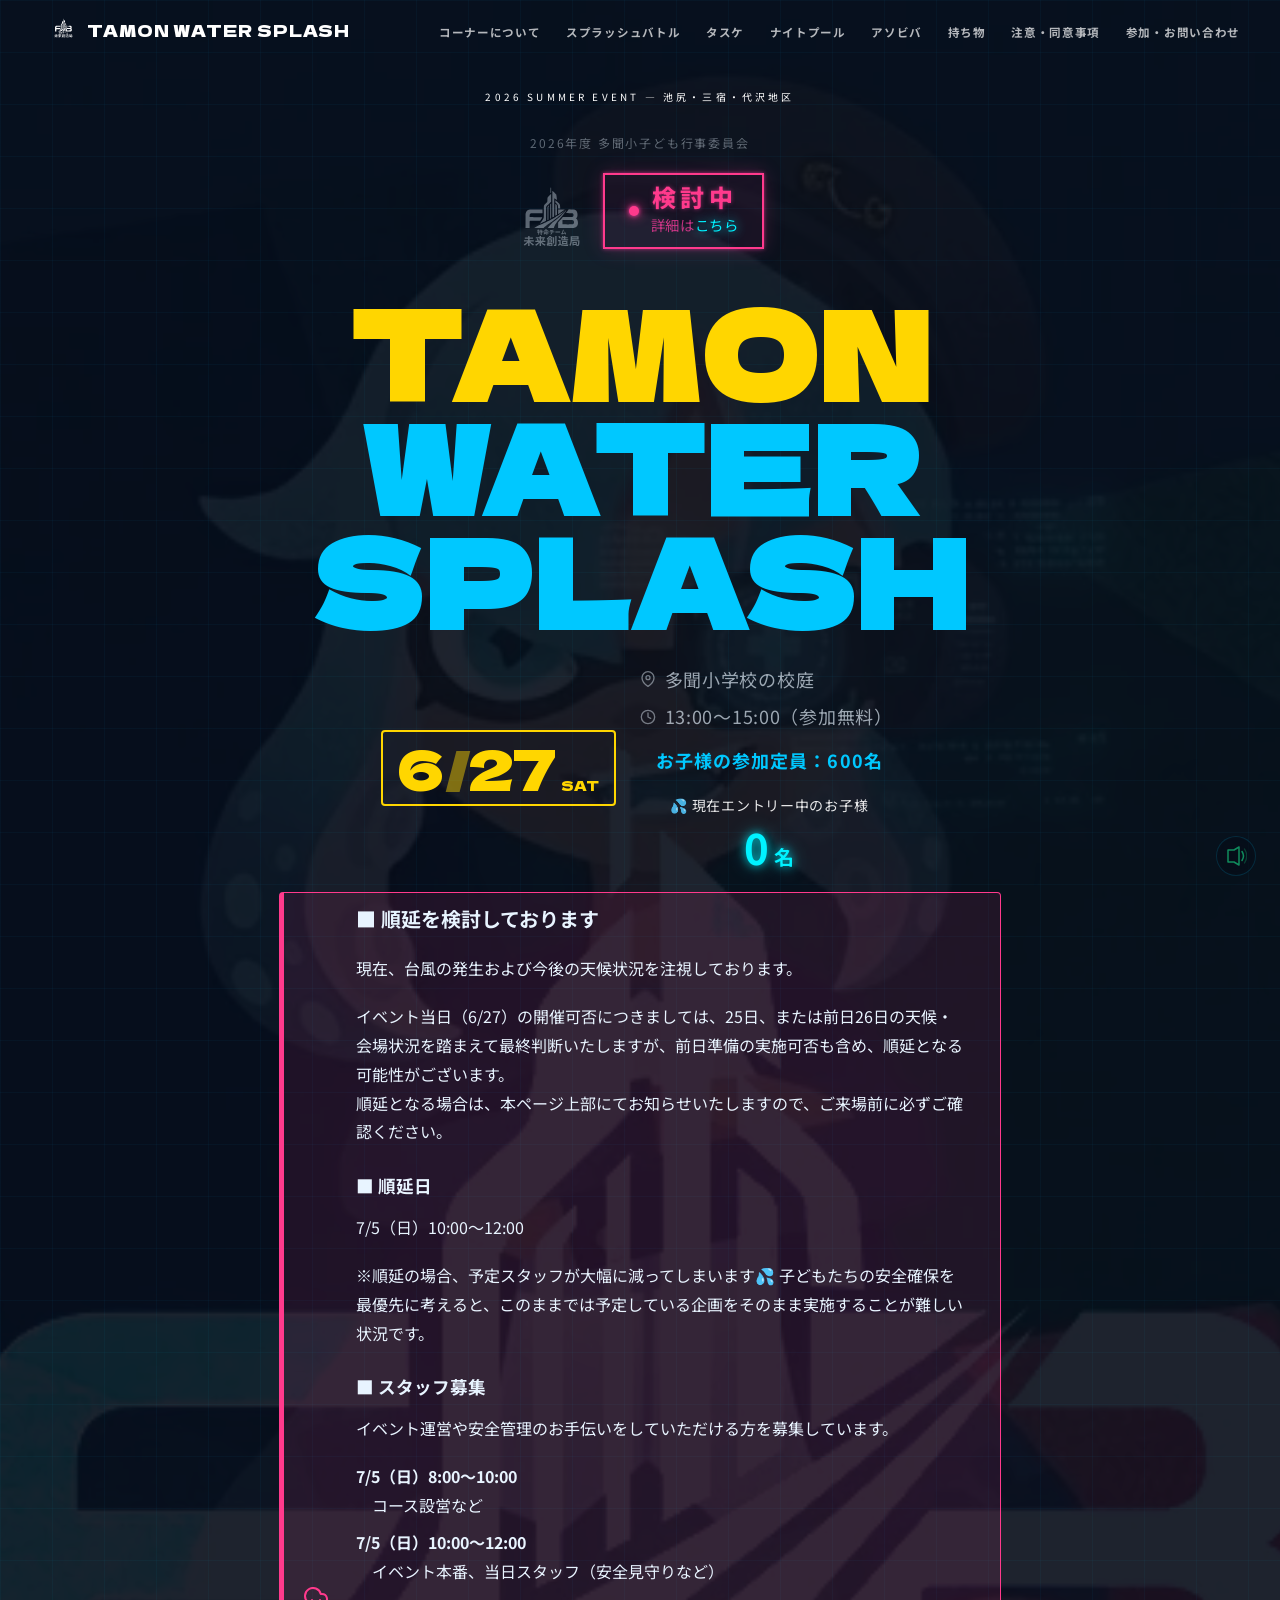
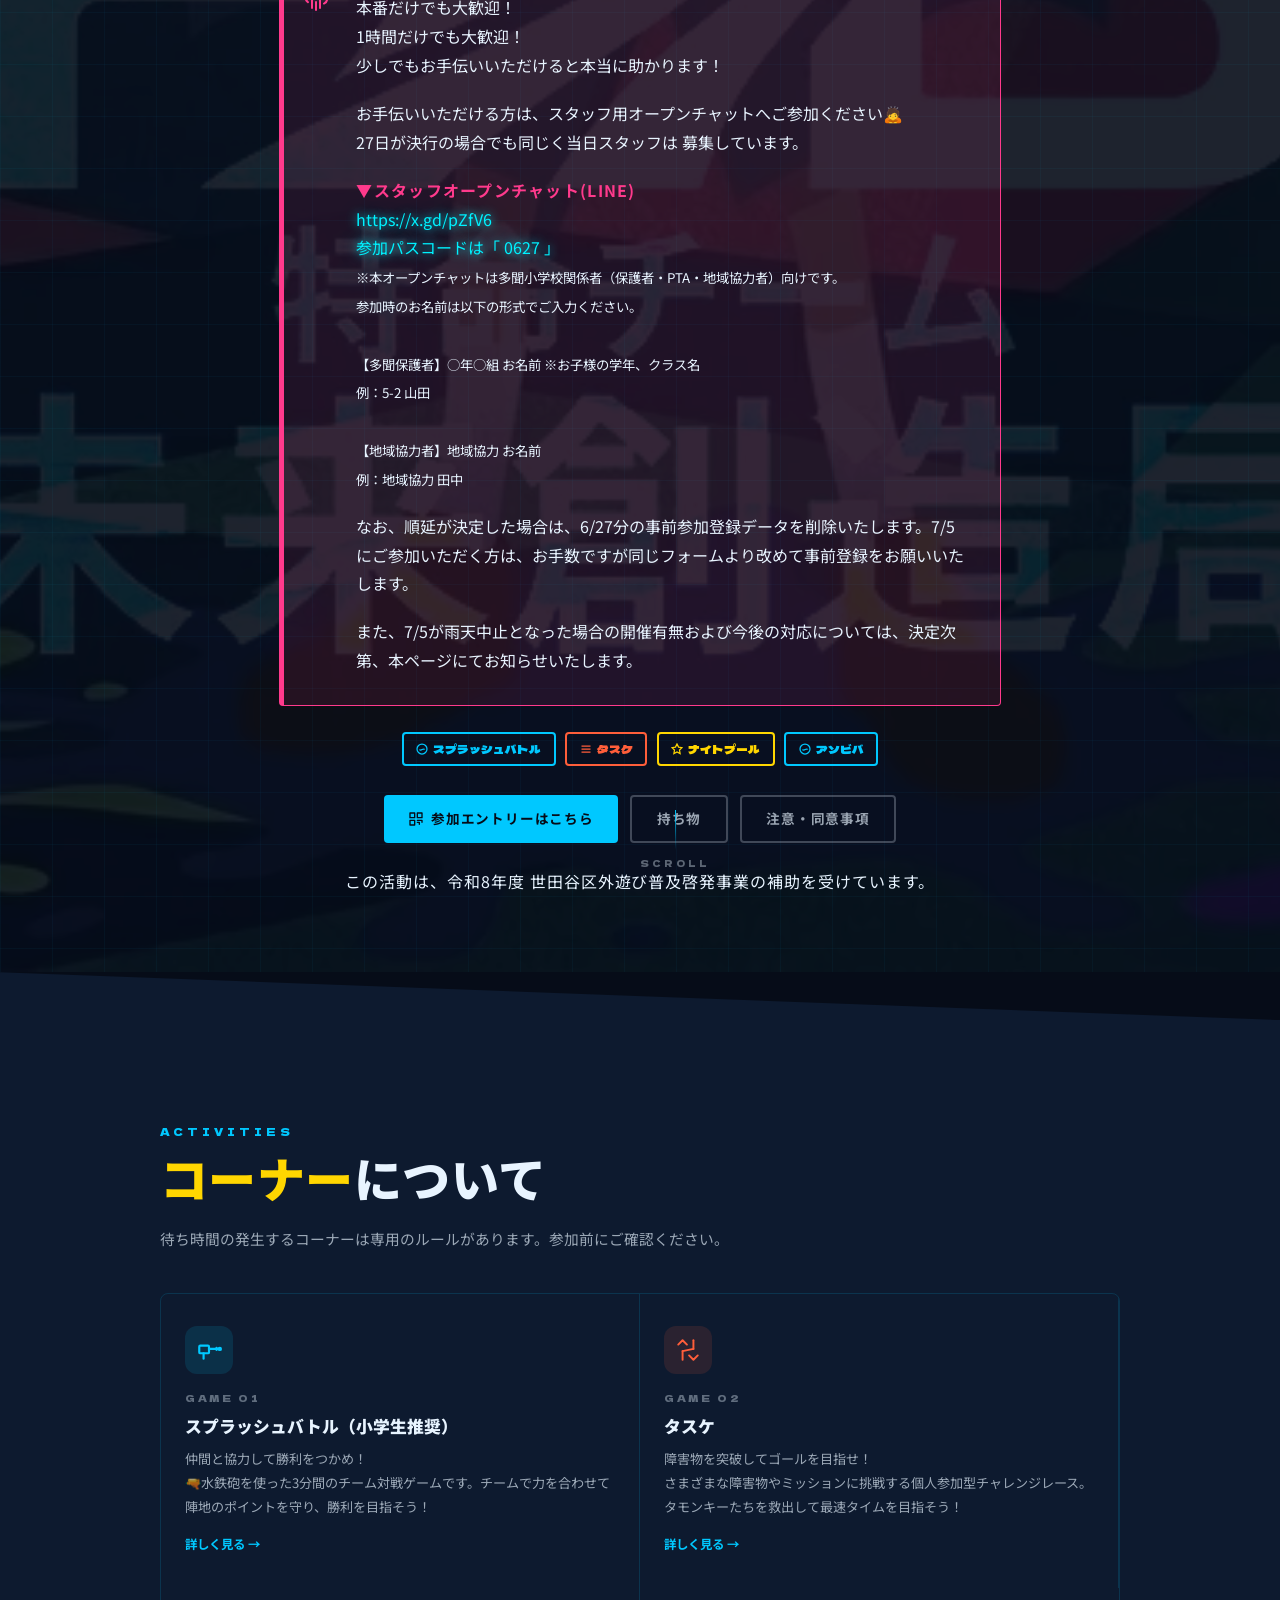
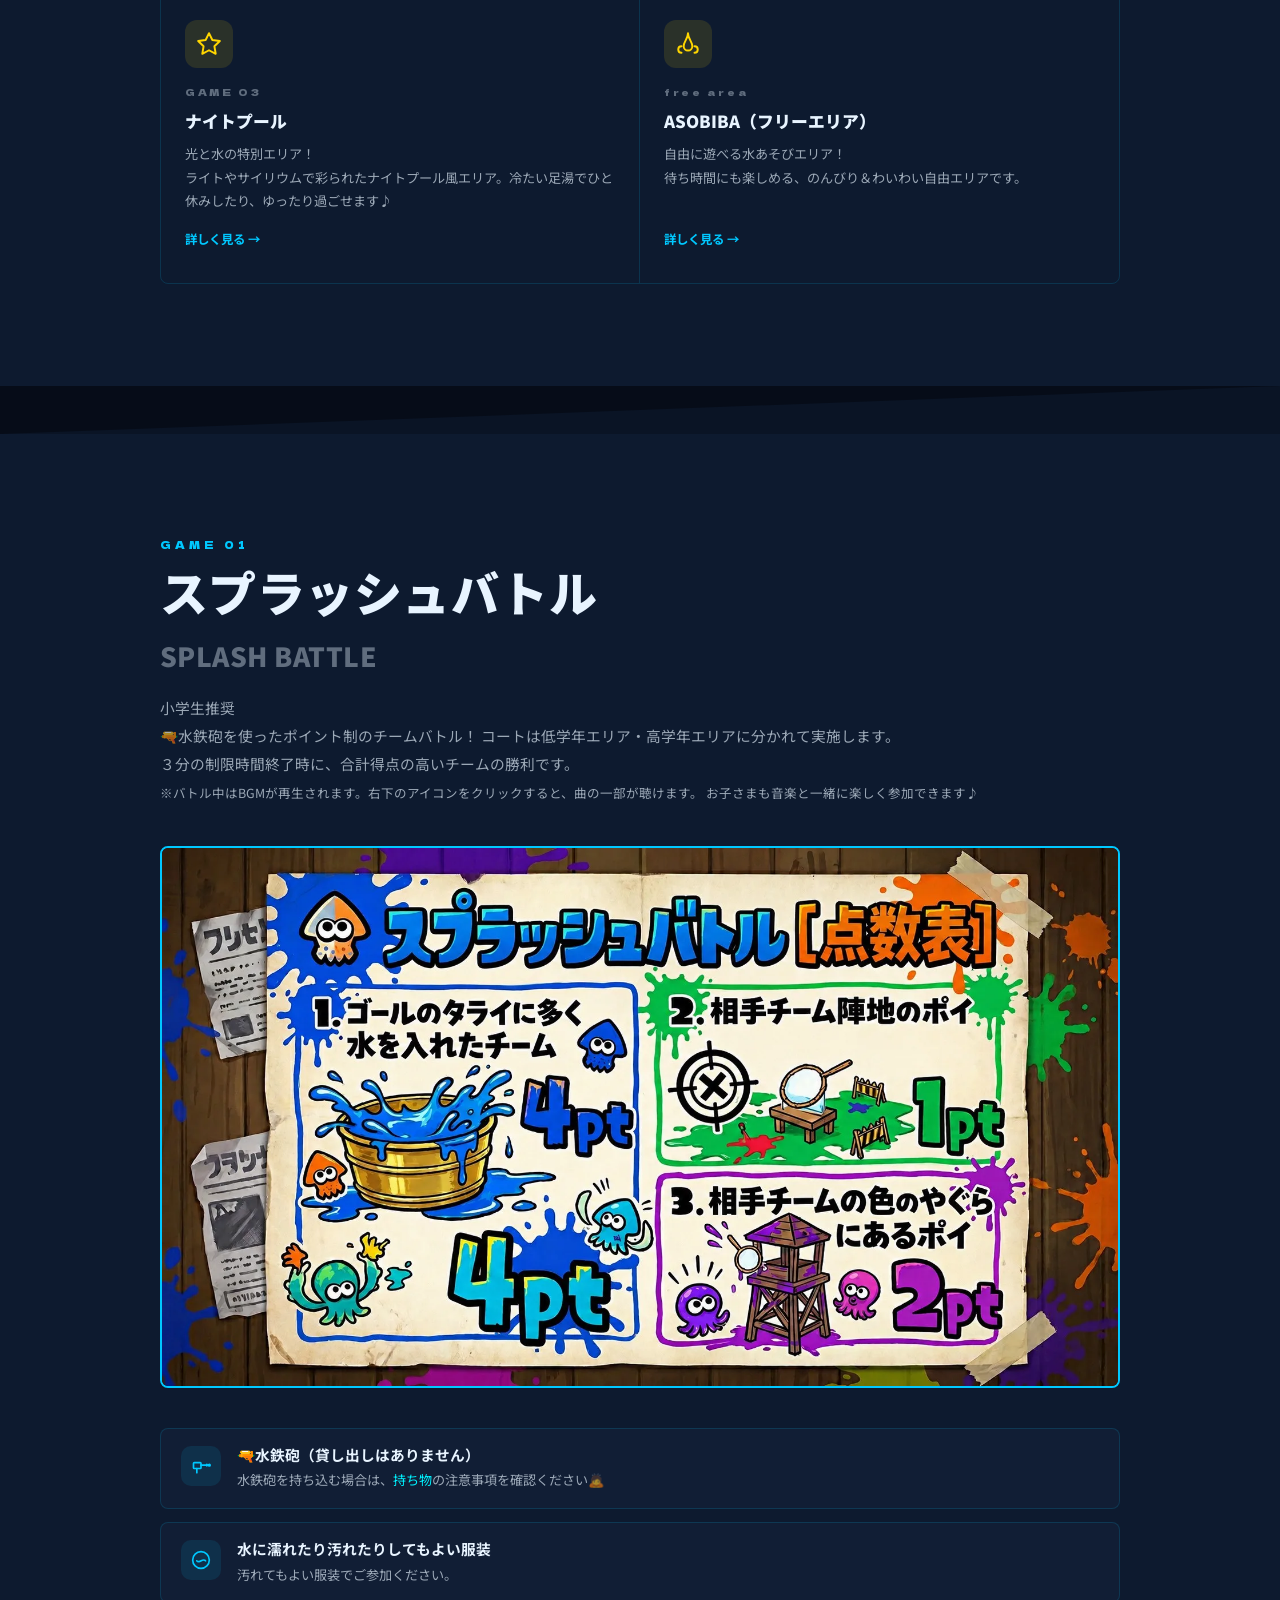
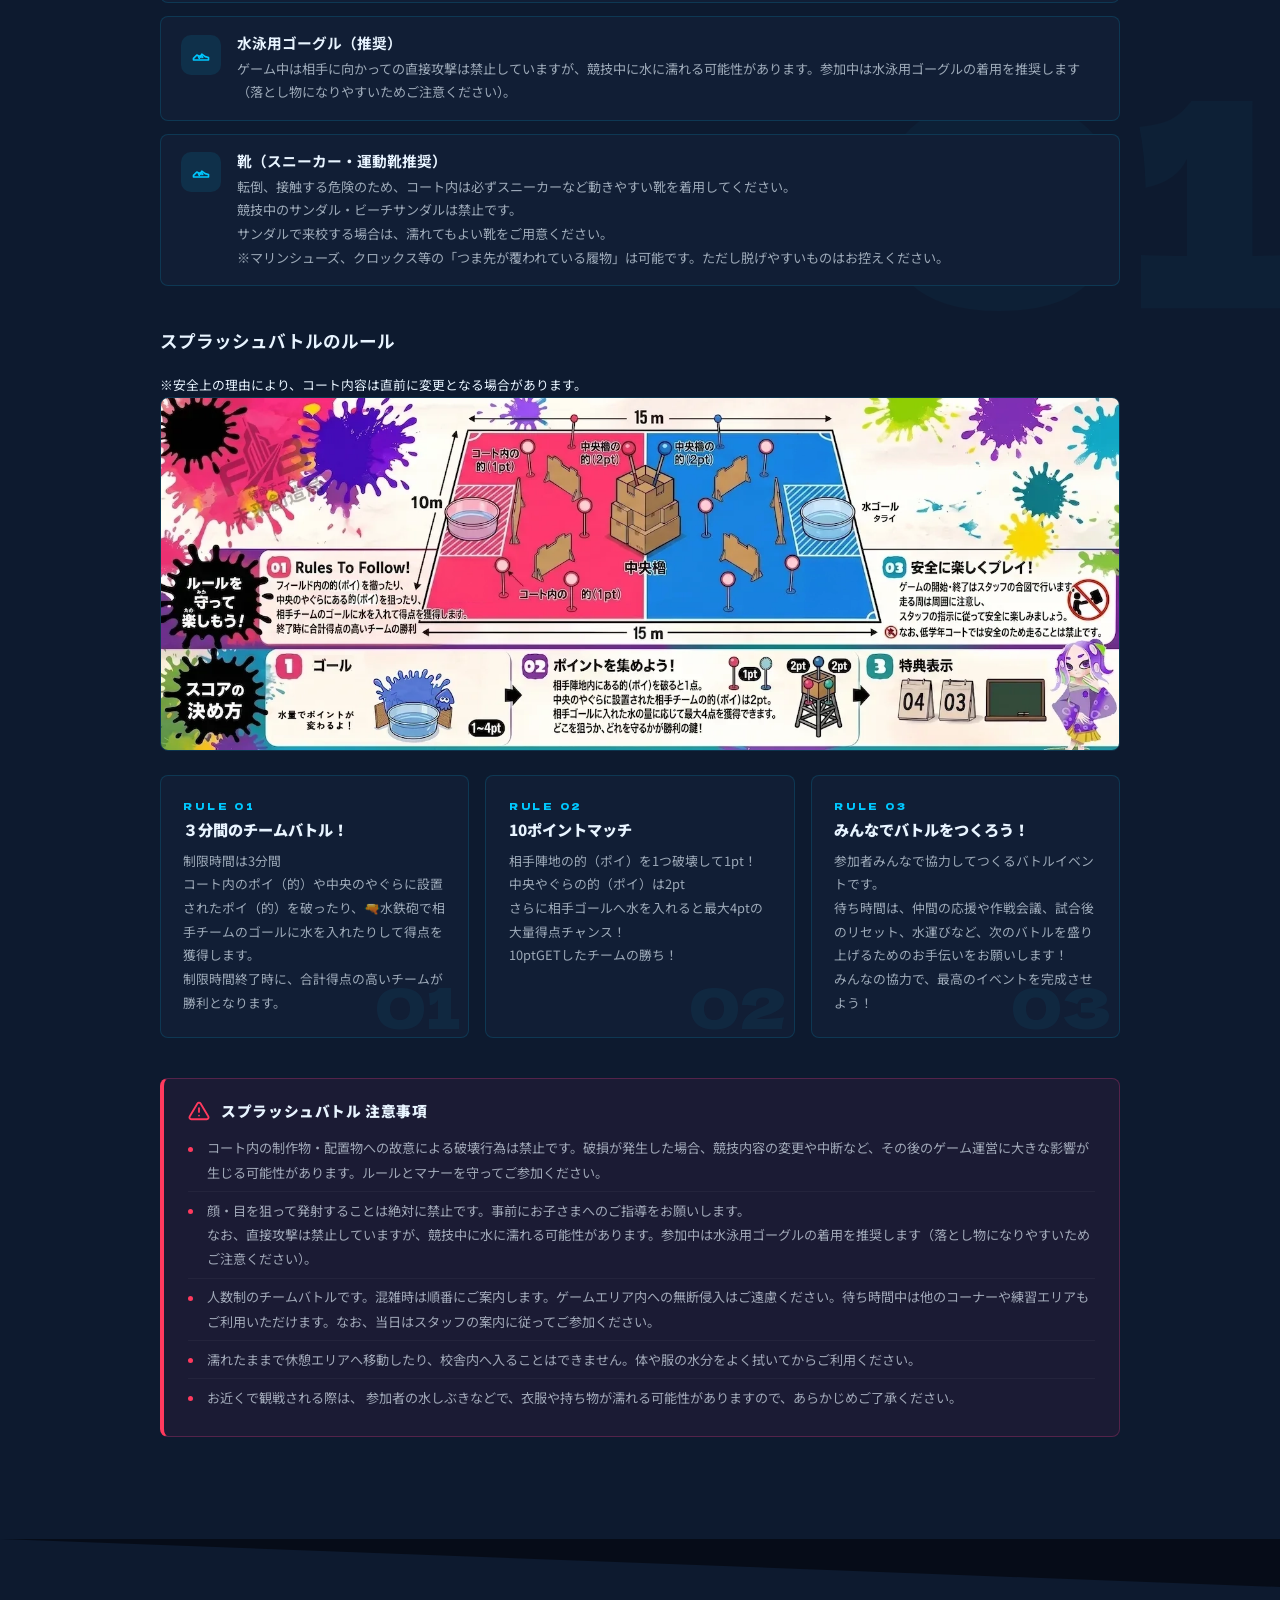
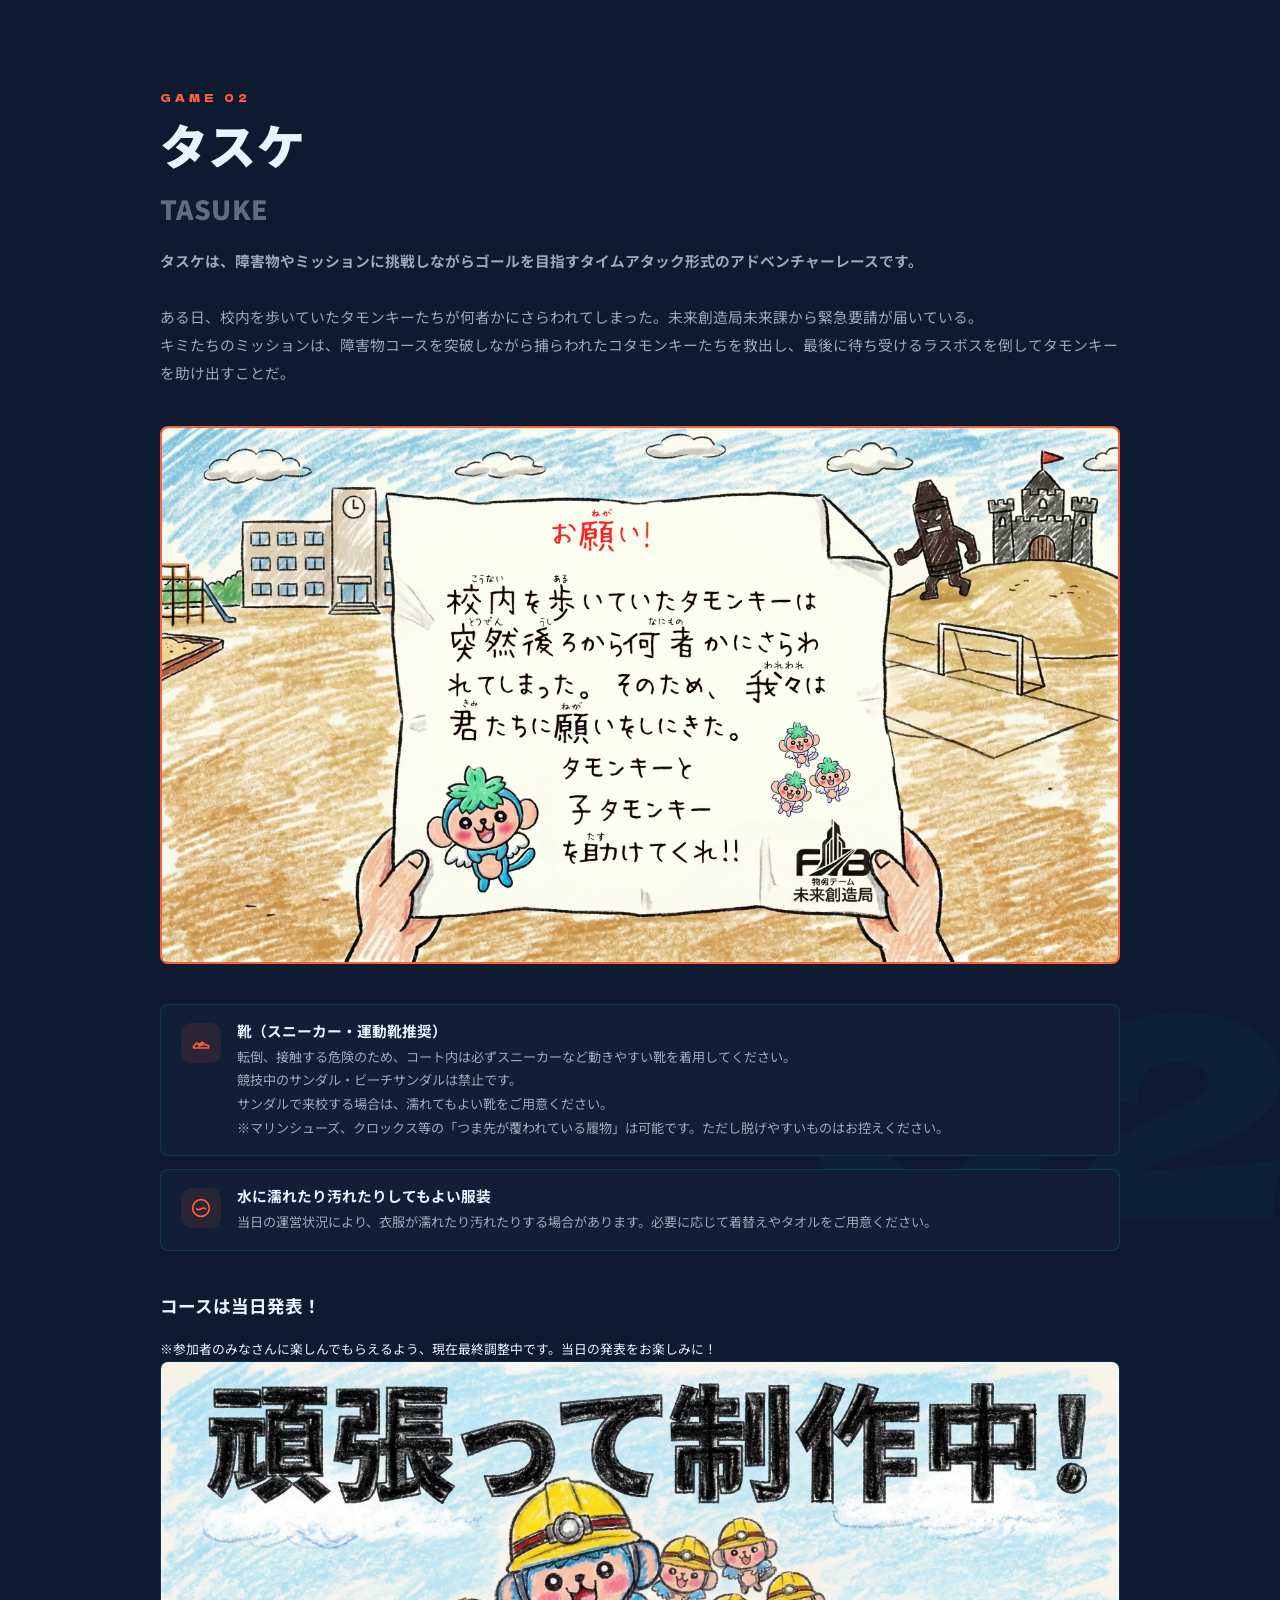
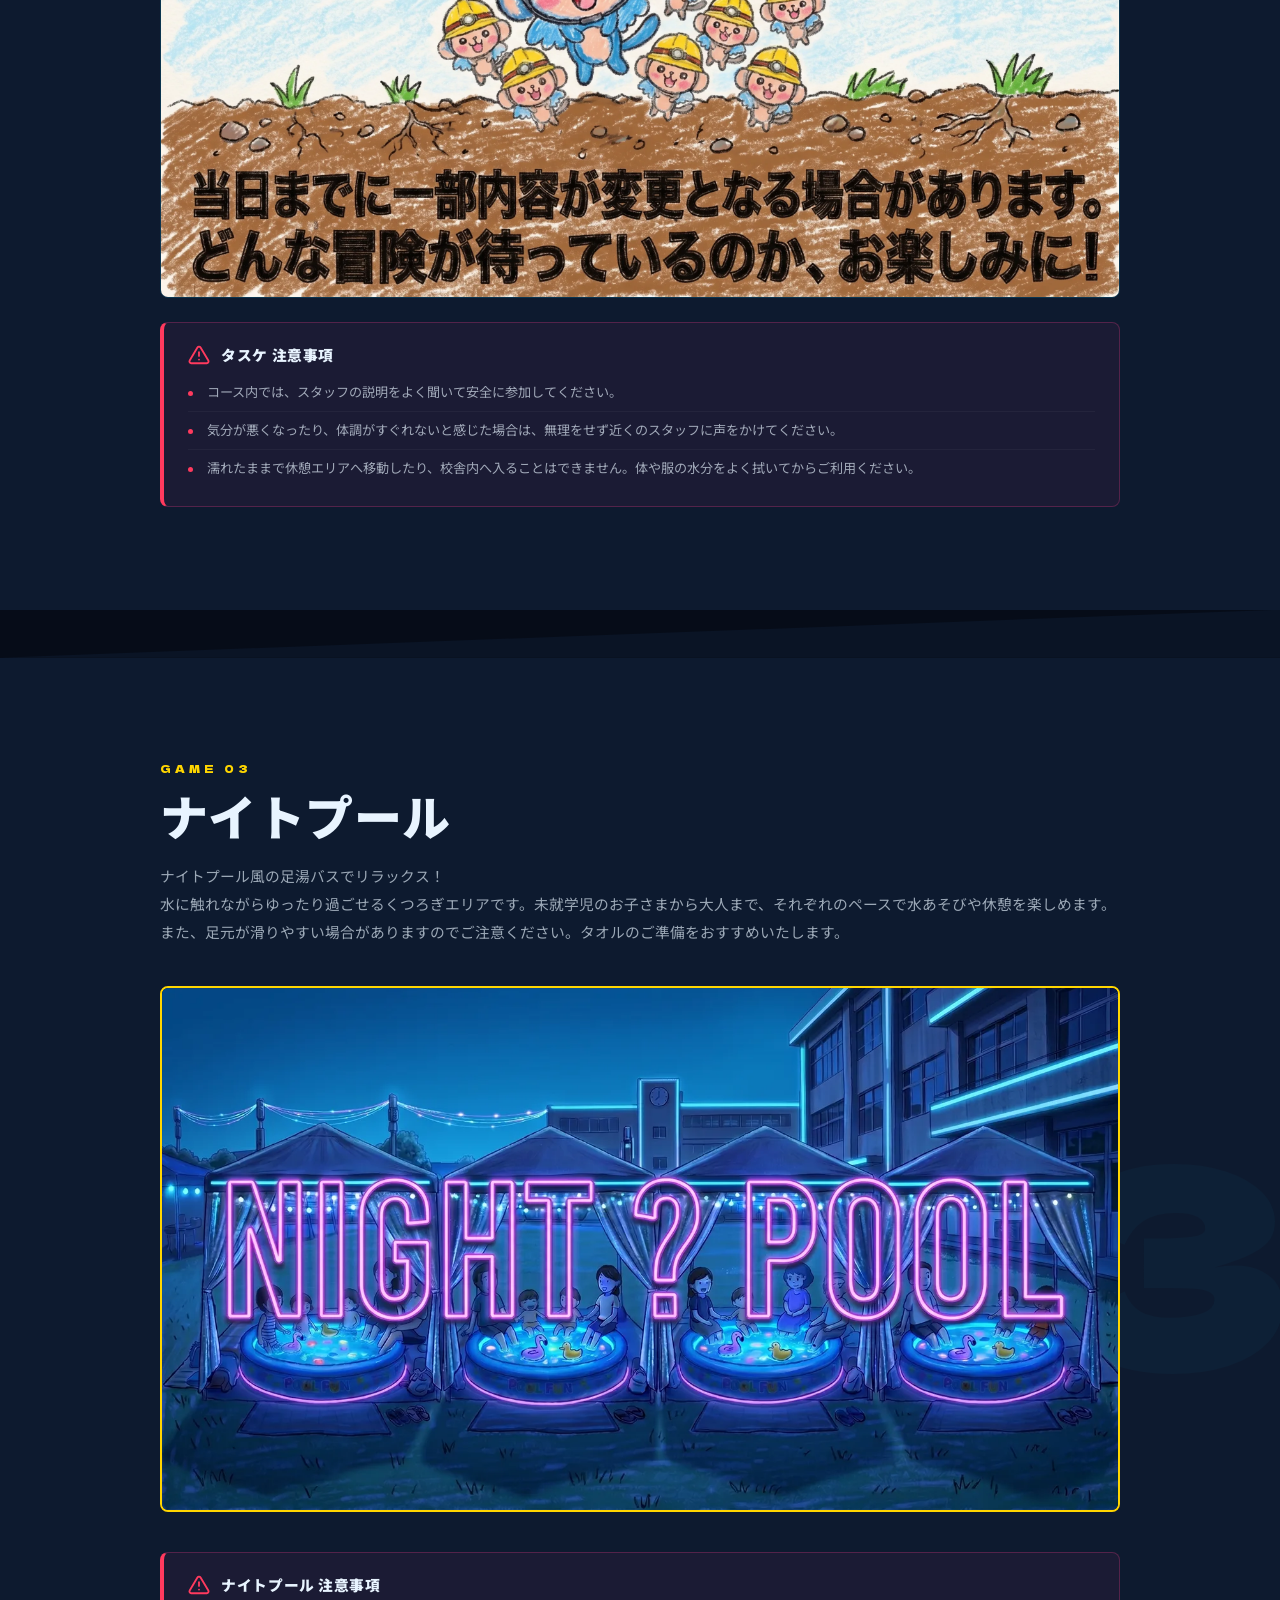
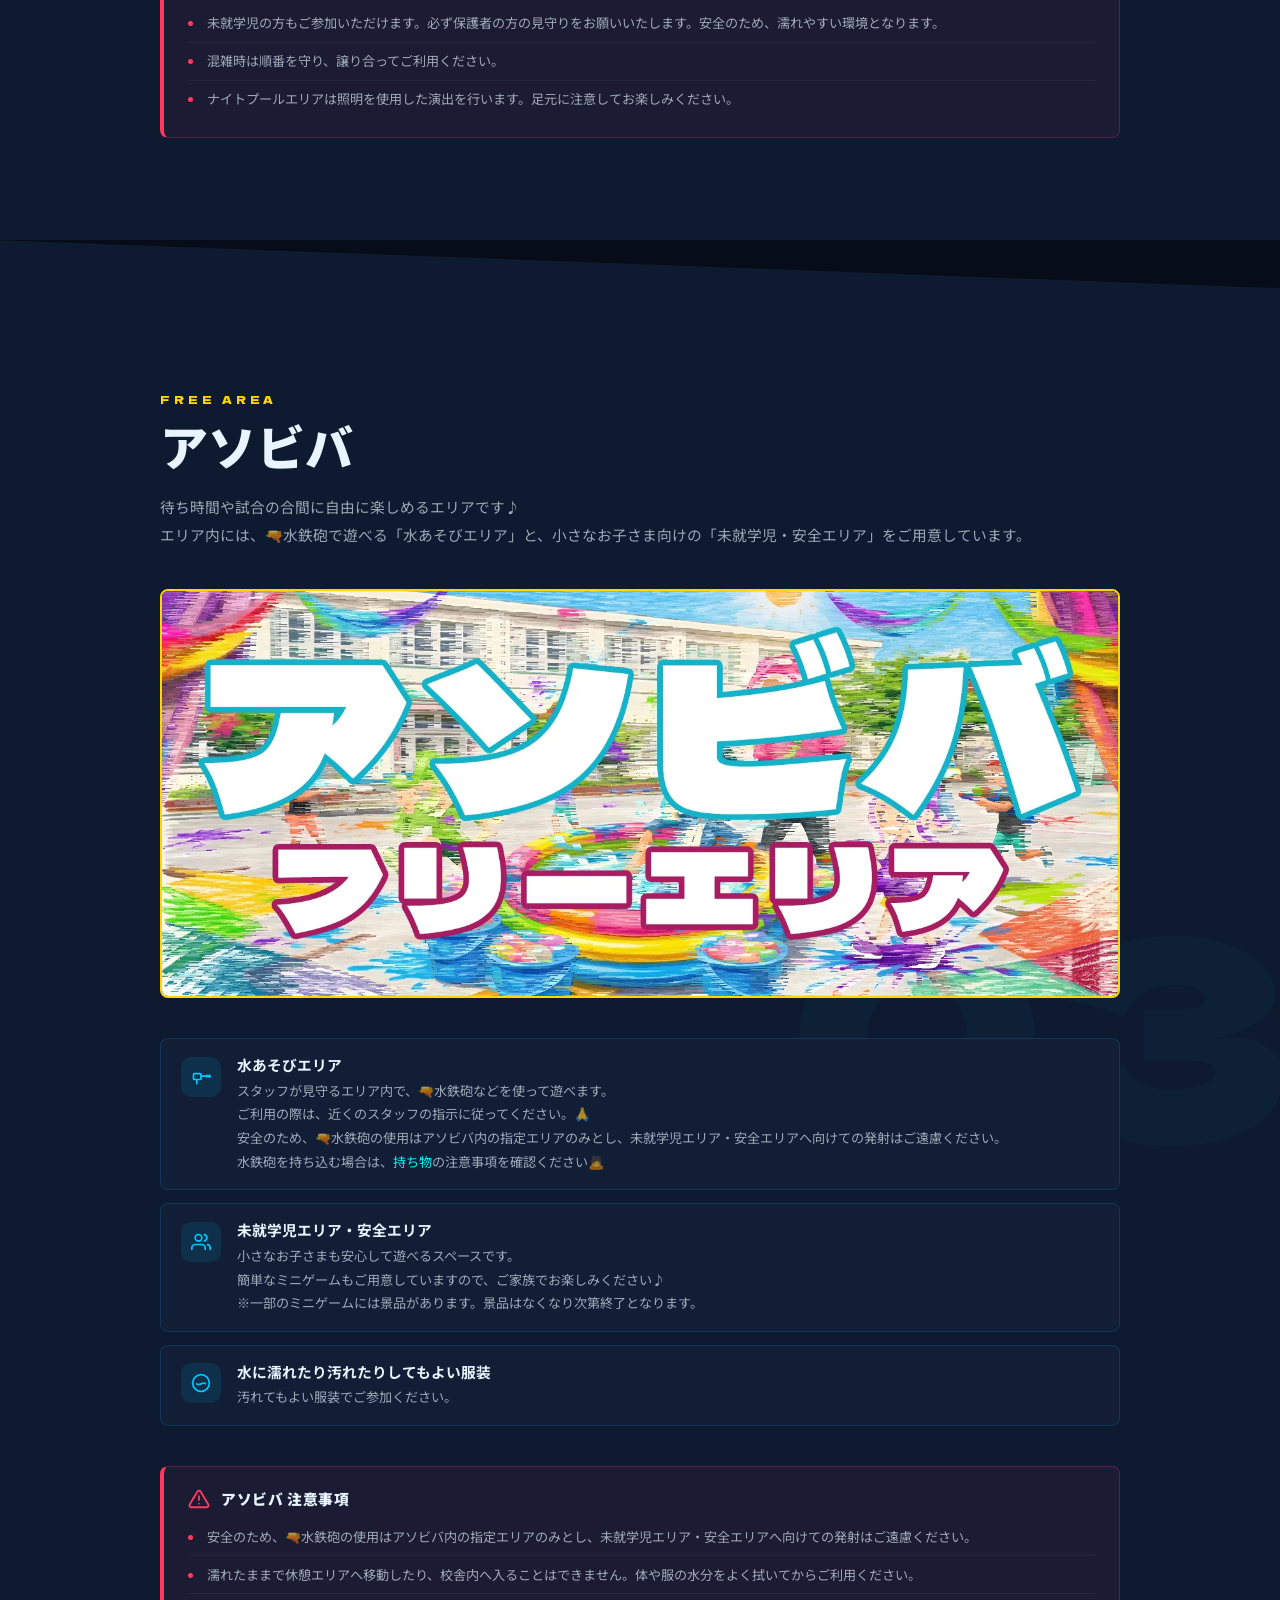
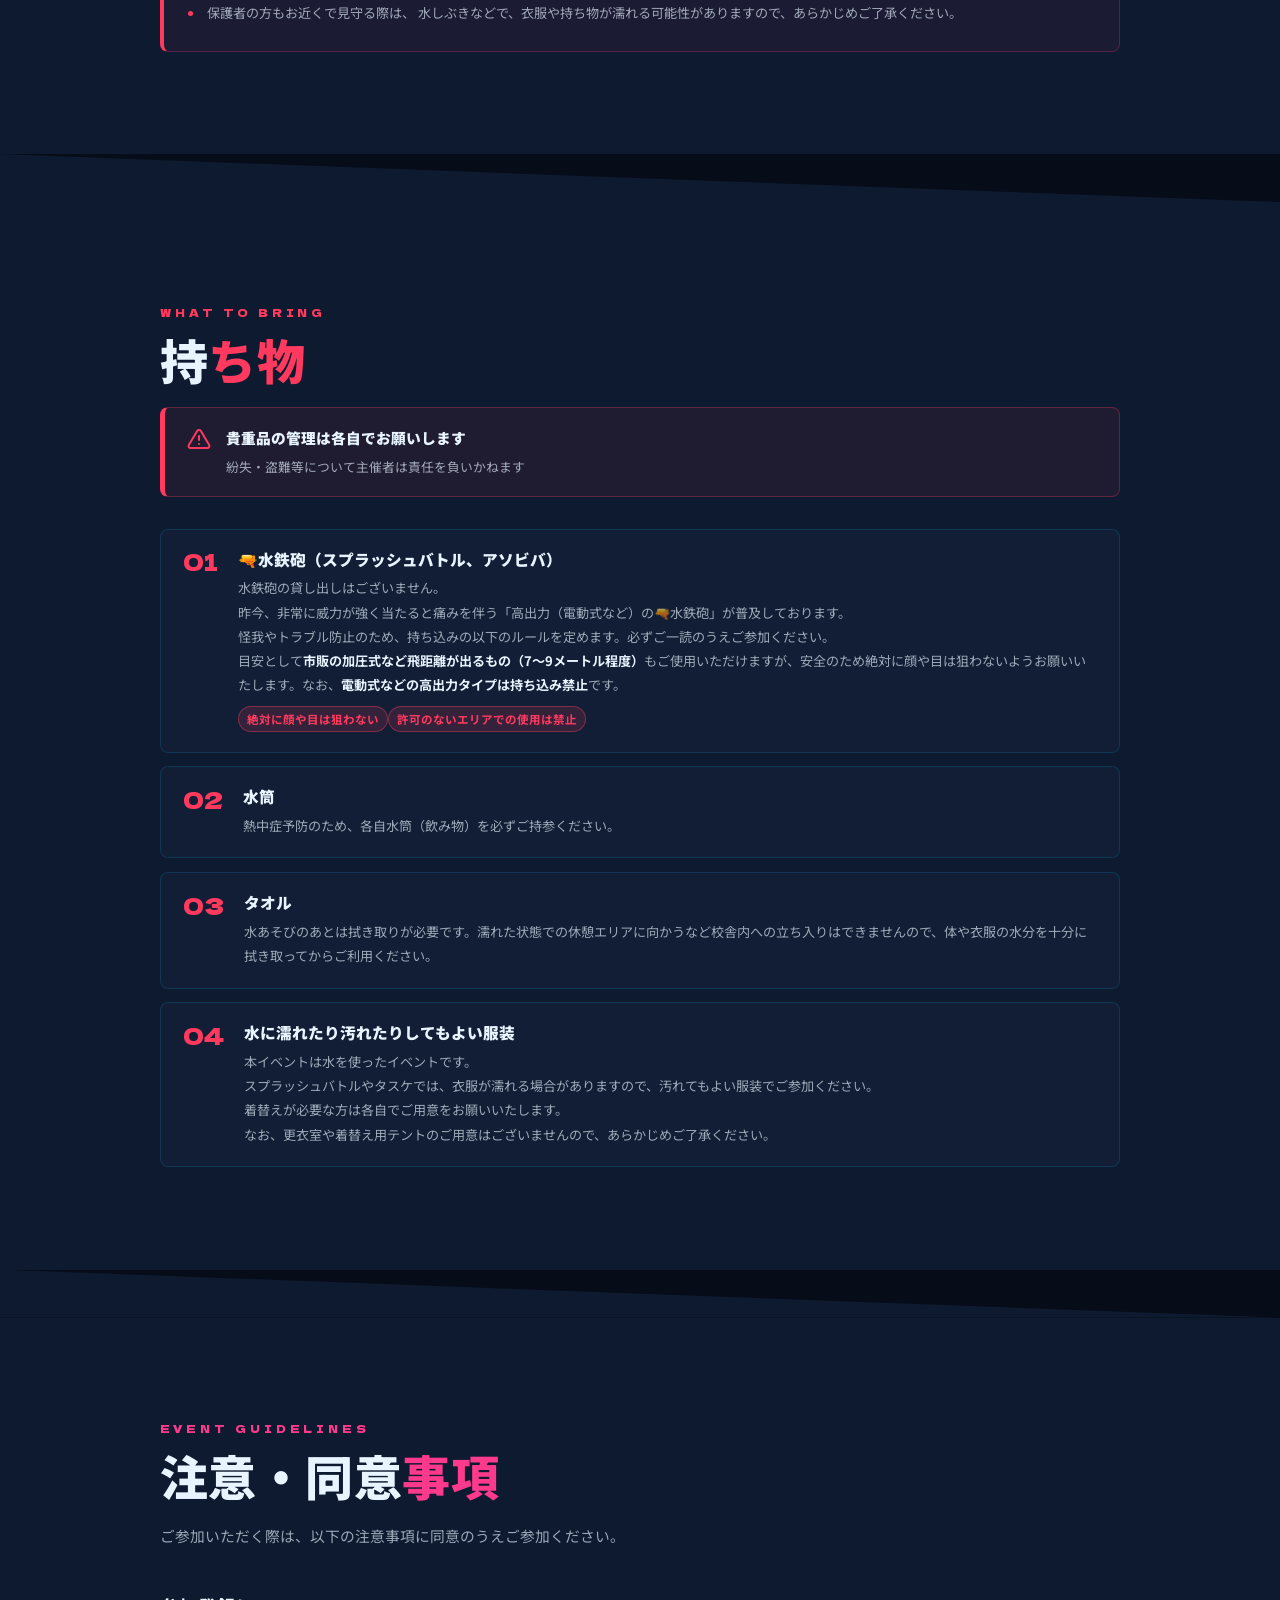
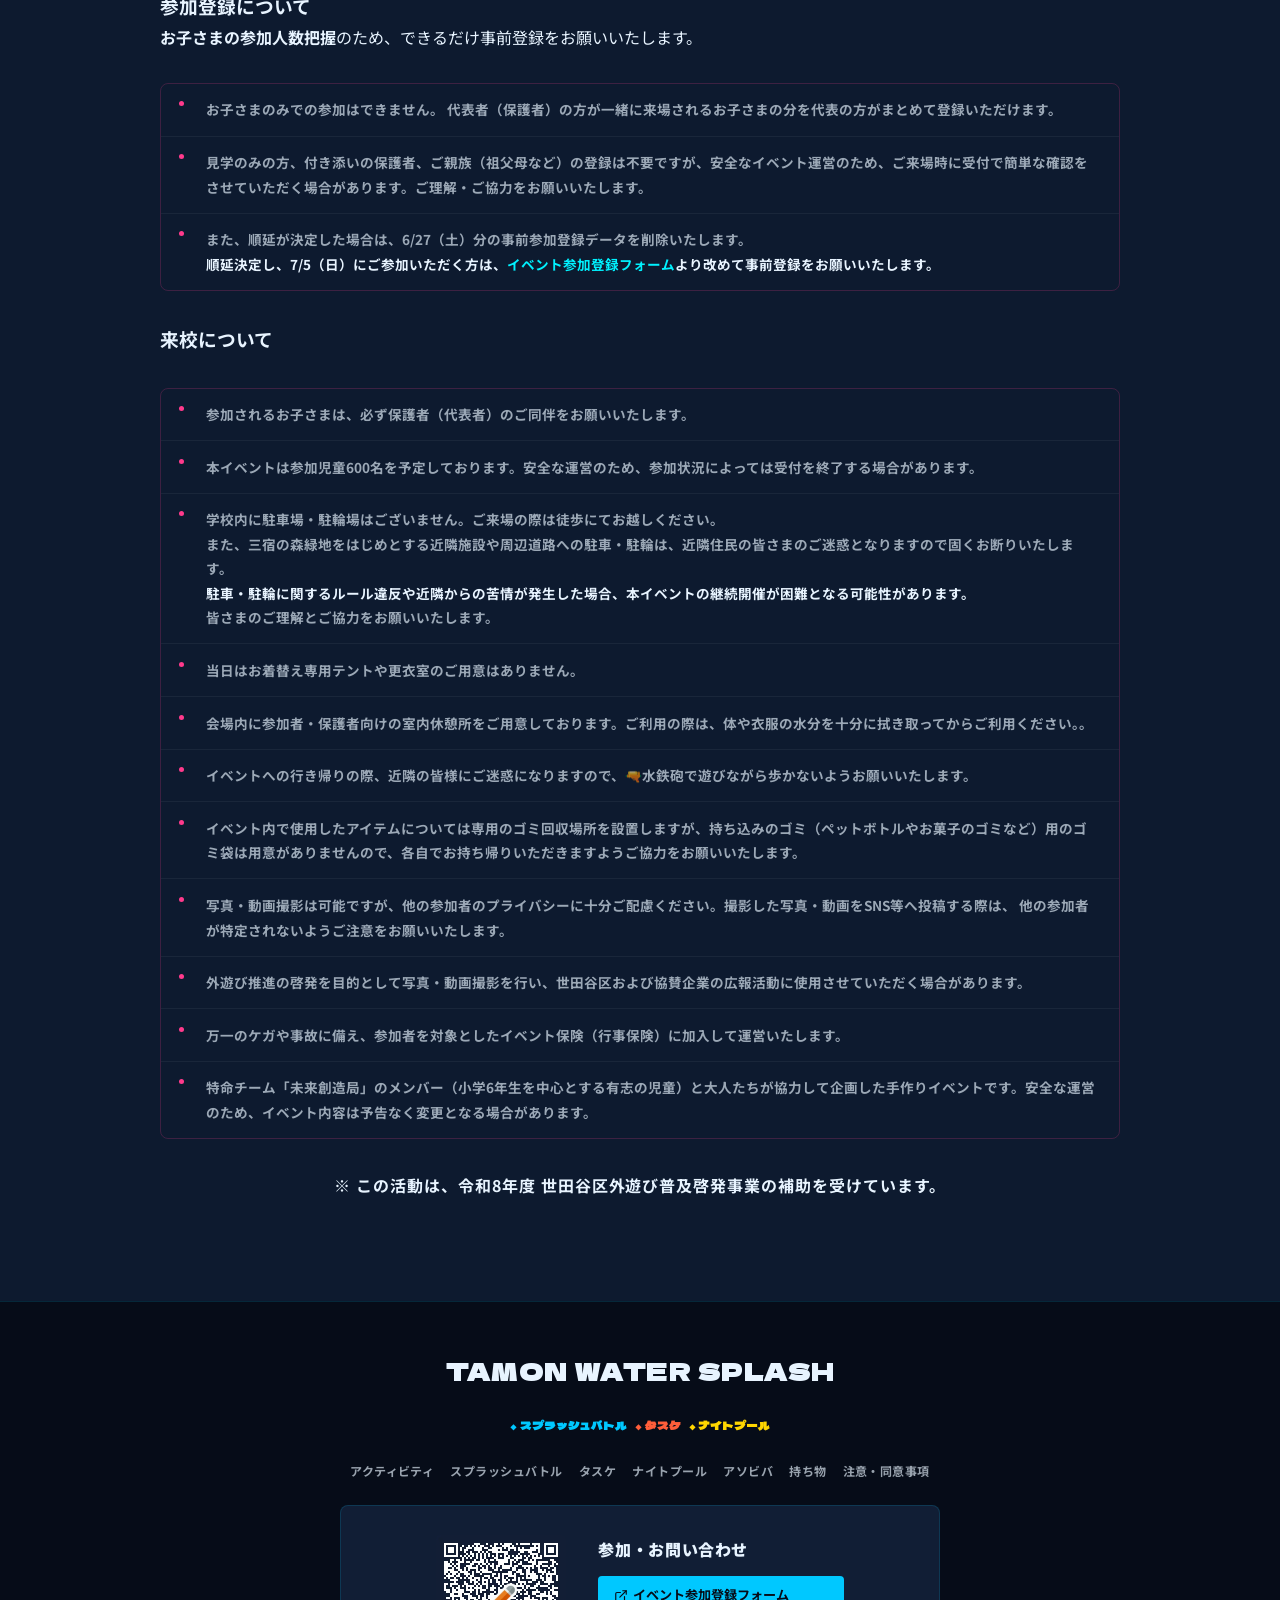
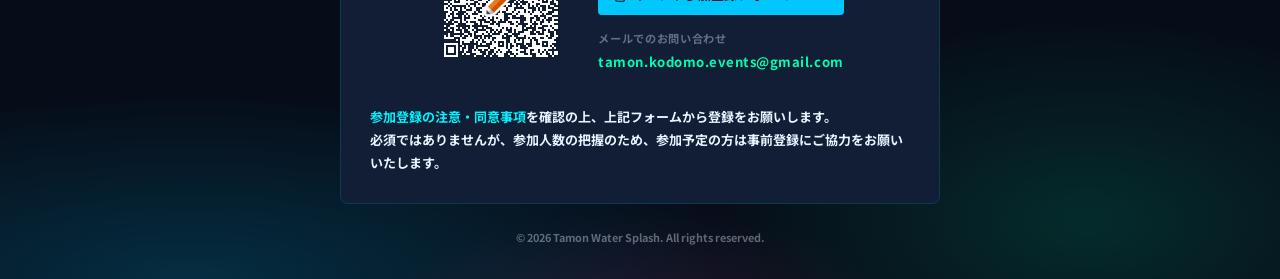
==== commit d15a3f49: "Add files via upload" ====
--- a/2.html
+++ b/2.html
@@ -643,14 +643,15 @@
             </p>
 
             <p>
-              イベント当日（6/27）の開催可否につきましては、前日および当日の天候・会場状況を踏まえて最終判断いたしますが、前日準備の実施可否も含め、順延となる可能性がございます。<br>
+              イベント当日（6/27）の開催可否につきましては、25日、または前日26日の天候・会場状況を踏まえて最終判断いたしますが、前日準備の実施可否も含め、順延となる可能性がございます。<br>
               順延となる場合は、本ページ上部にてお知らせいたしますので、ご来場前に必ずご確認ください。
             </p>
 
             <h4 class="notice__subheading">順延日</h4>
             <p>7/5（日）10:00～12:00</p>
 
-            <p>※順延の場合、運営スタッフを募集しております。</p>
+            <p>※順延の場合、予定スタッフが大幅に減ってしまいます💦
+              子どもたちの安全確保を最優先に考えると、このままでは予定している企画をそのまま実施することが難しい状況です。</p>
 
             <h4 class="notice__subheading">スタッフ募集</h4>
             <p>イベント運営や安全管理のお手伝いをしていただける方を募集しています。</p>
@@ -679,7 +680,16 @@
                 style="color: #00f2ff;text-shadow: 0 0 10px rgba(0, 242, 255, 0.8), 0 0 20px rgba(0, 242, 255, 0.4);">
                 https://x.gd/pZfV6<span class="sr-only">（新しいタブで開きます）</span><br>
                 参加パスコードは「 0627 」
-              </a>
+              </a><br>
+              <small>
+                ※本オープンチャットは多聞小学校関係者（保護者・PTA・地域協力者）向けです。<br>
+                参加時のお名前は以下の形式でご入力ください。<br>
+                <br>
+                【多聞保護者】○年○組 お名前 ※お子様の学年、クラス名<br>
+                例：5-2 山田<br>
+                <br>
+                【地域協力者】地域協力 お名前<br>
+                例：地域協力 田中</small>
             </p>
 
             <p>
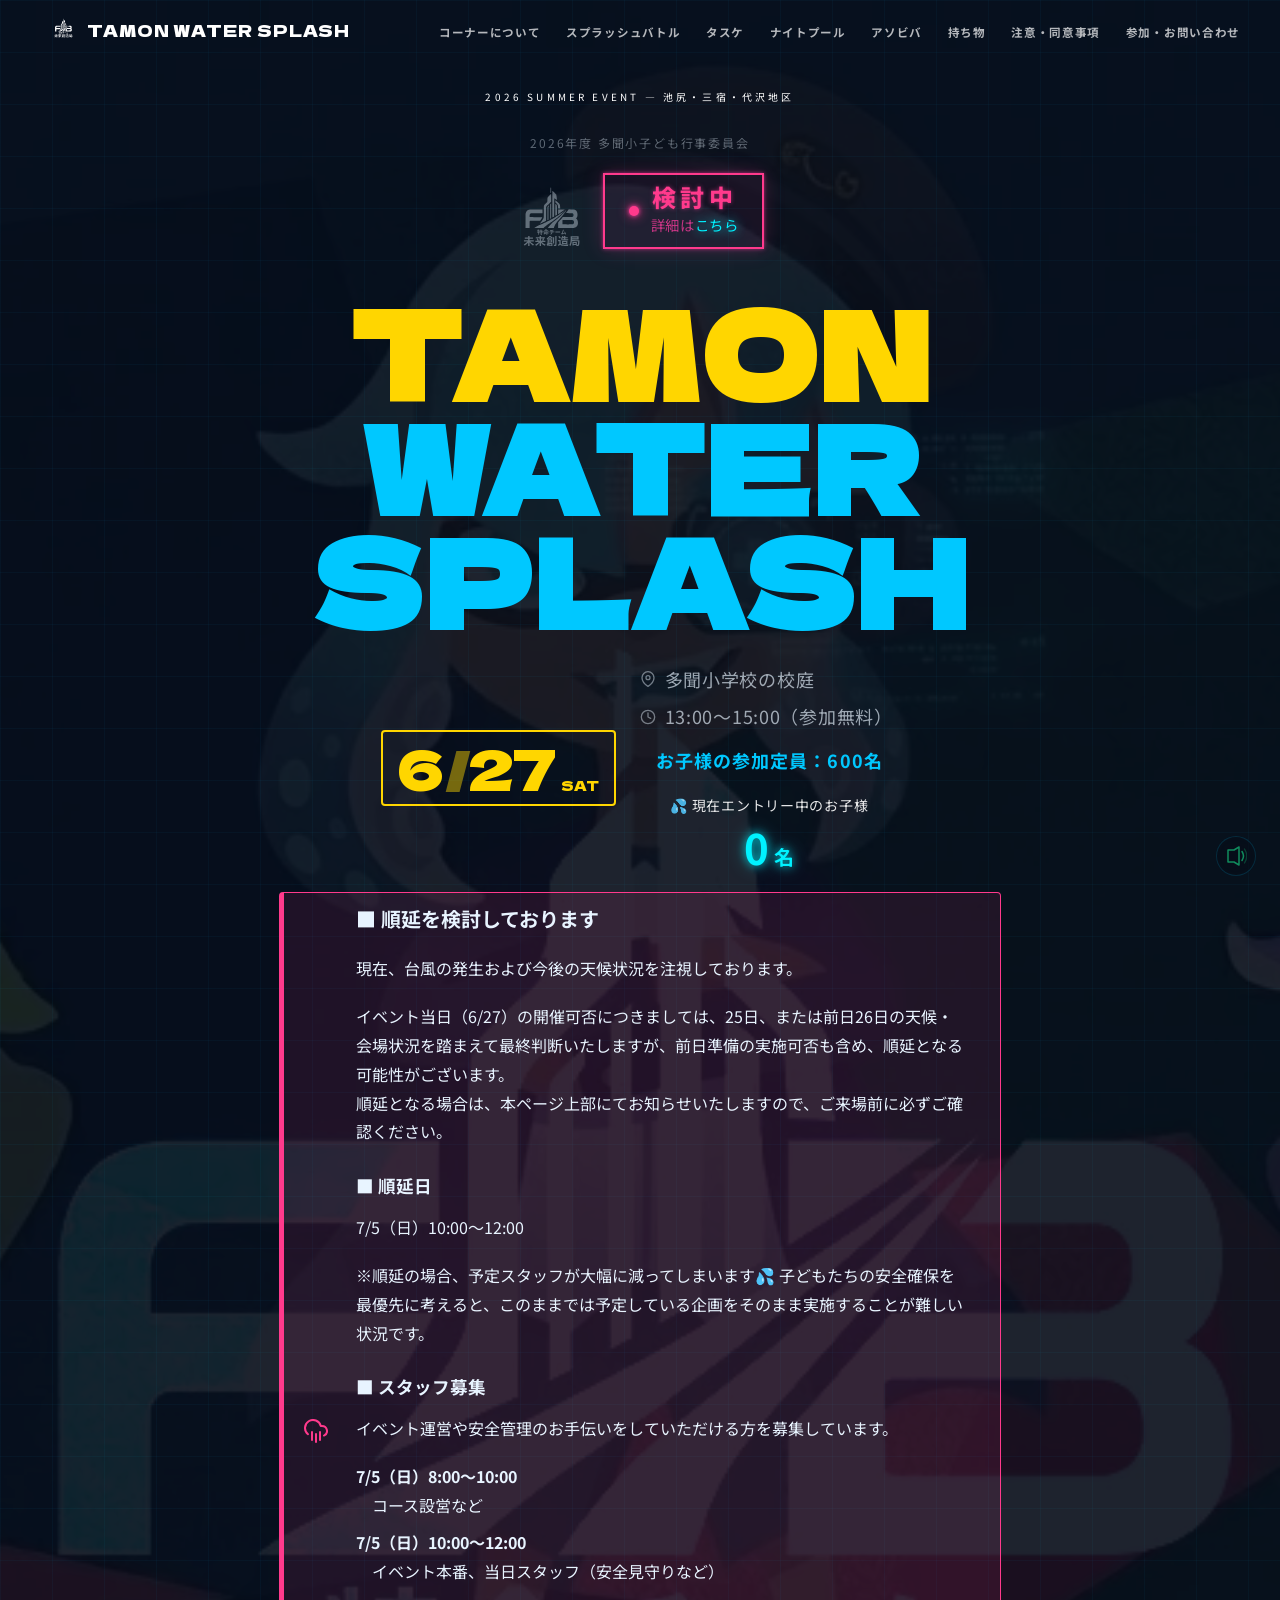
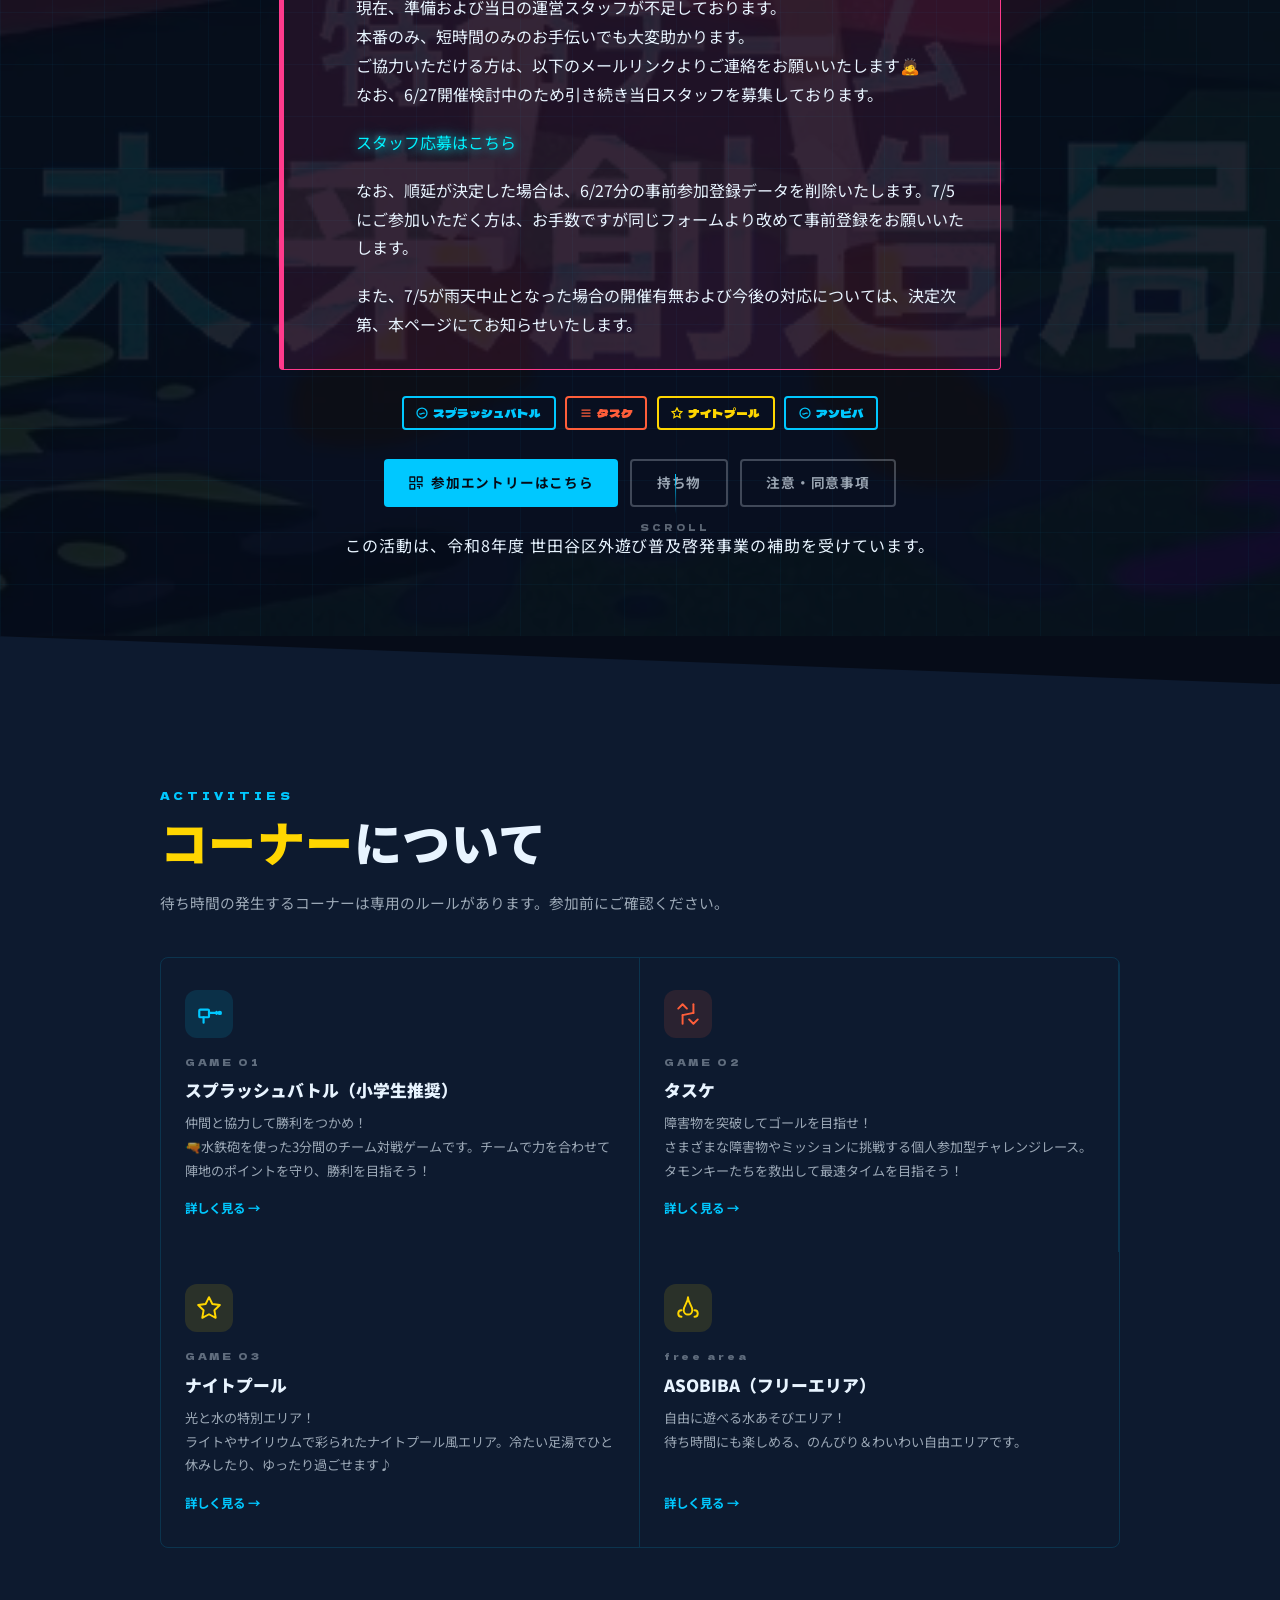
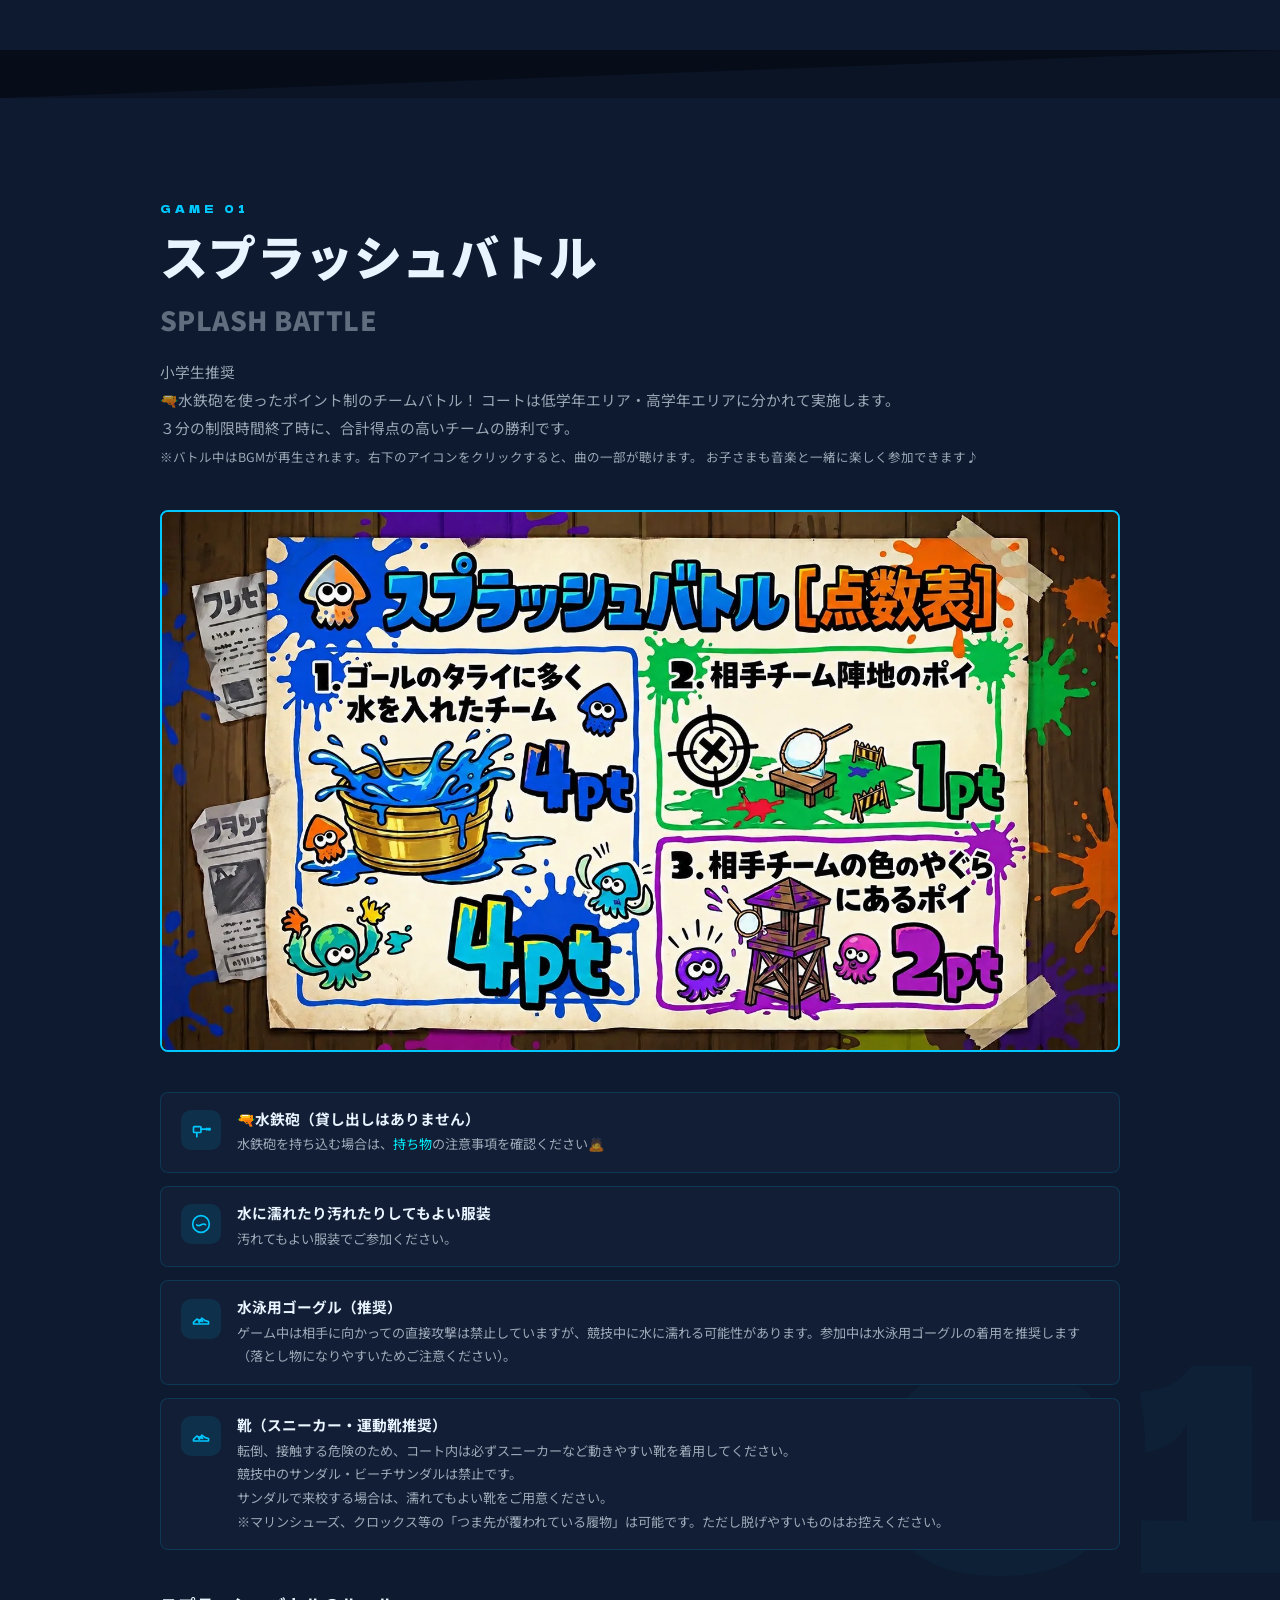
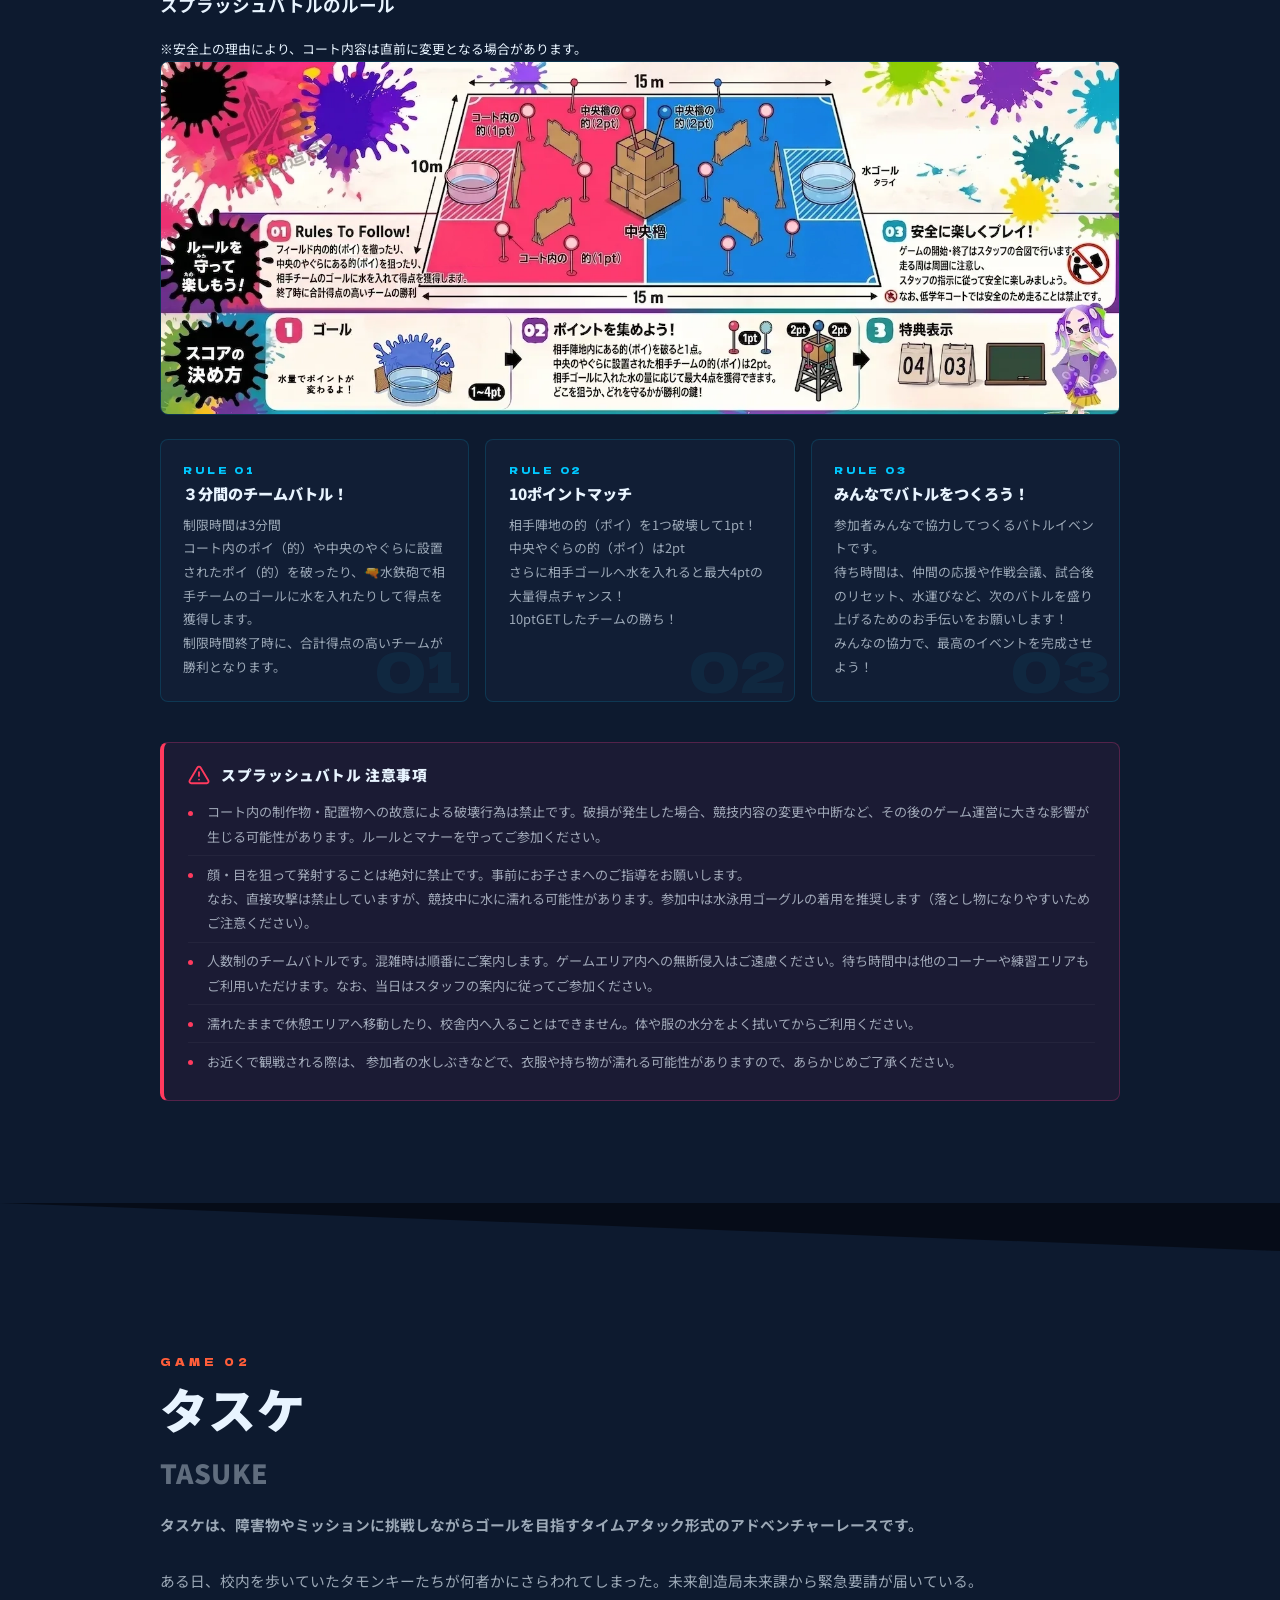
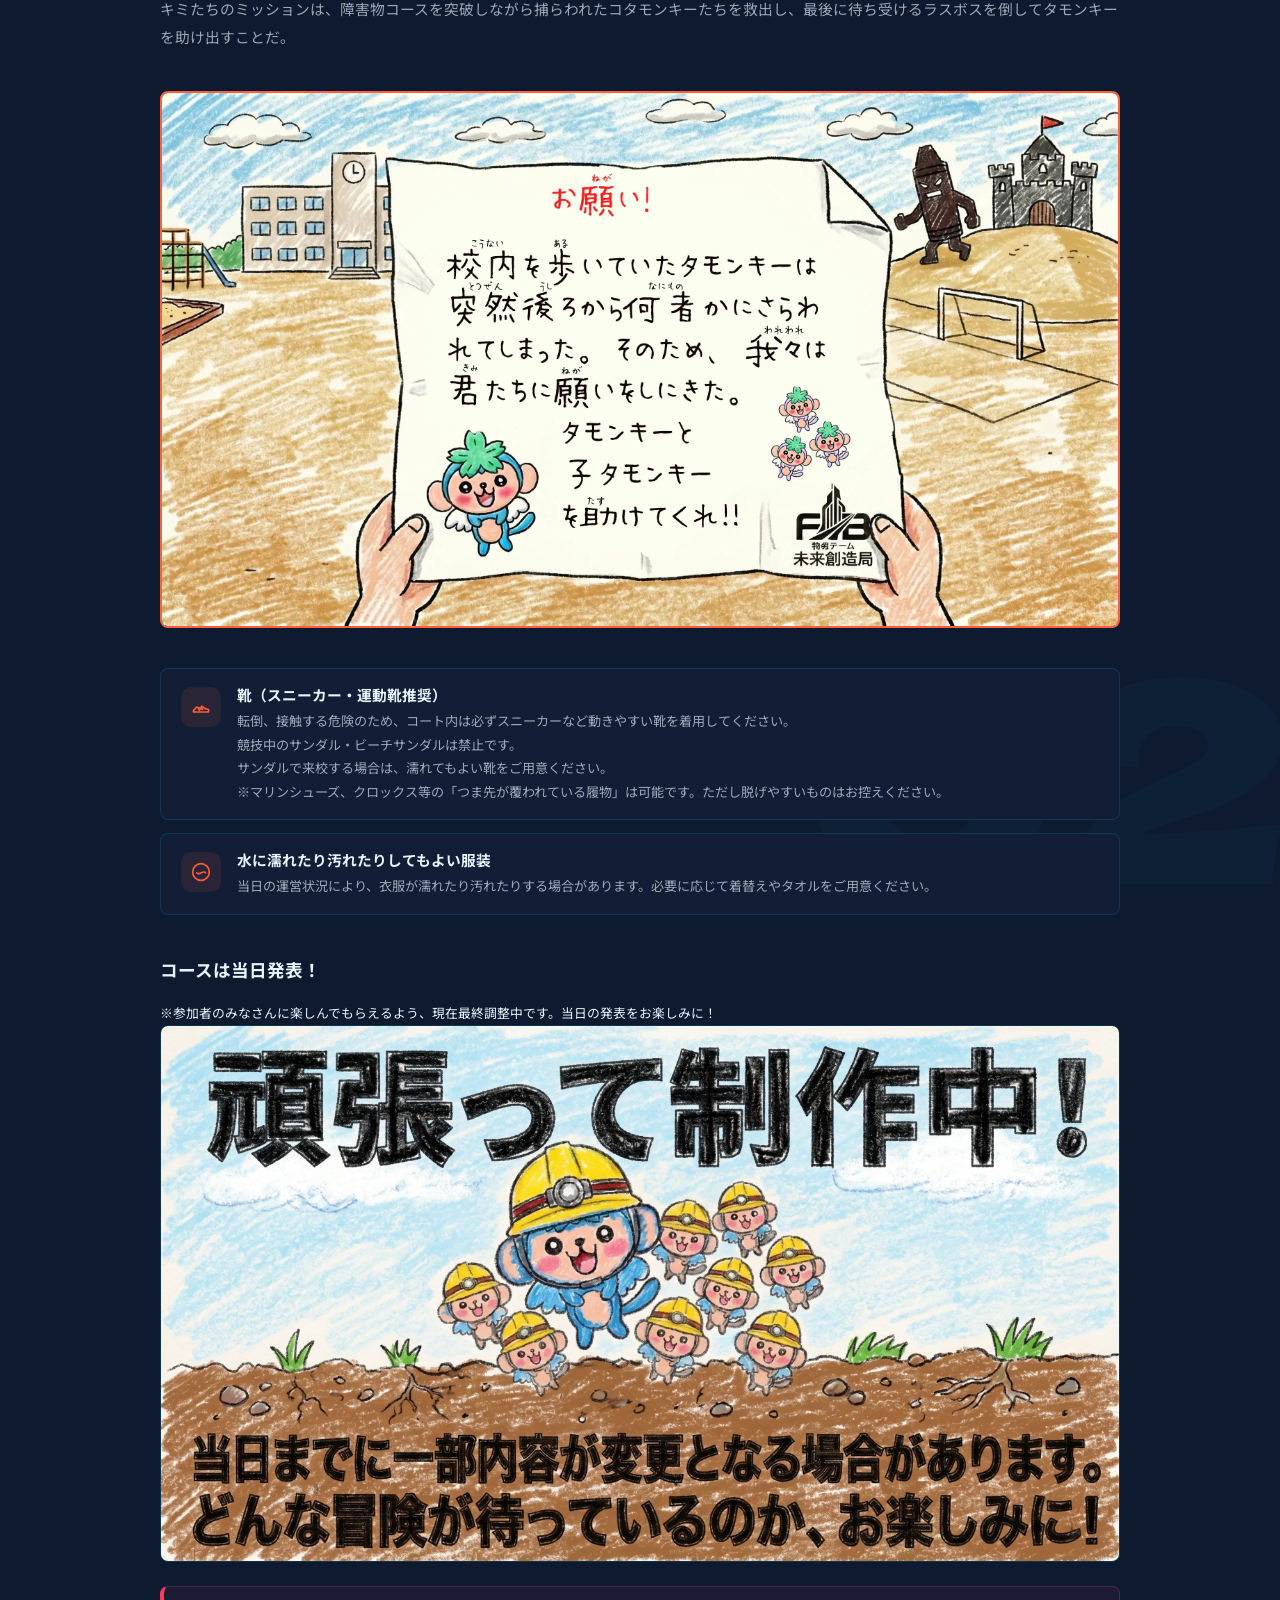
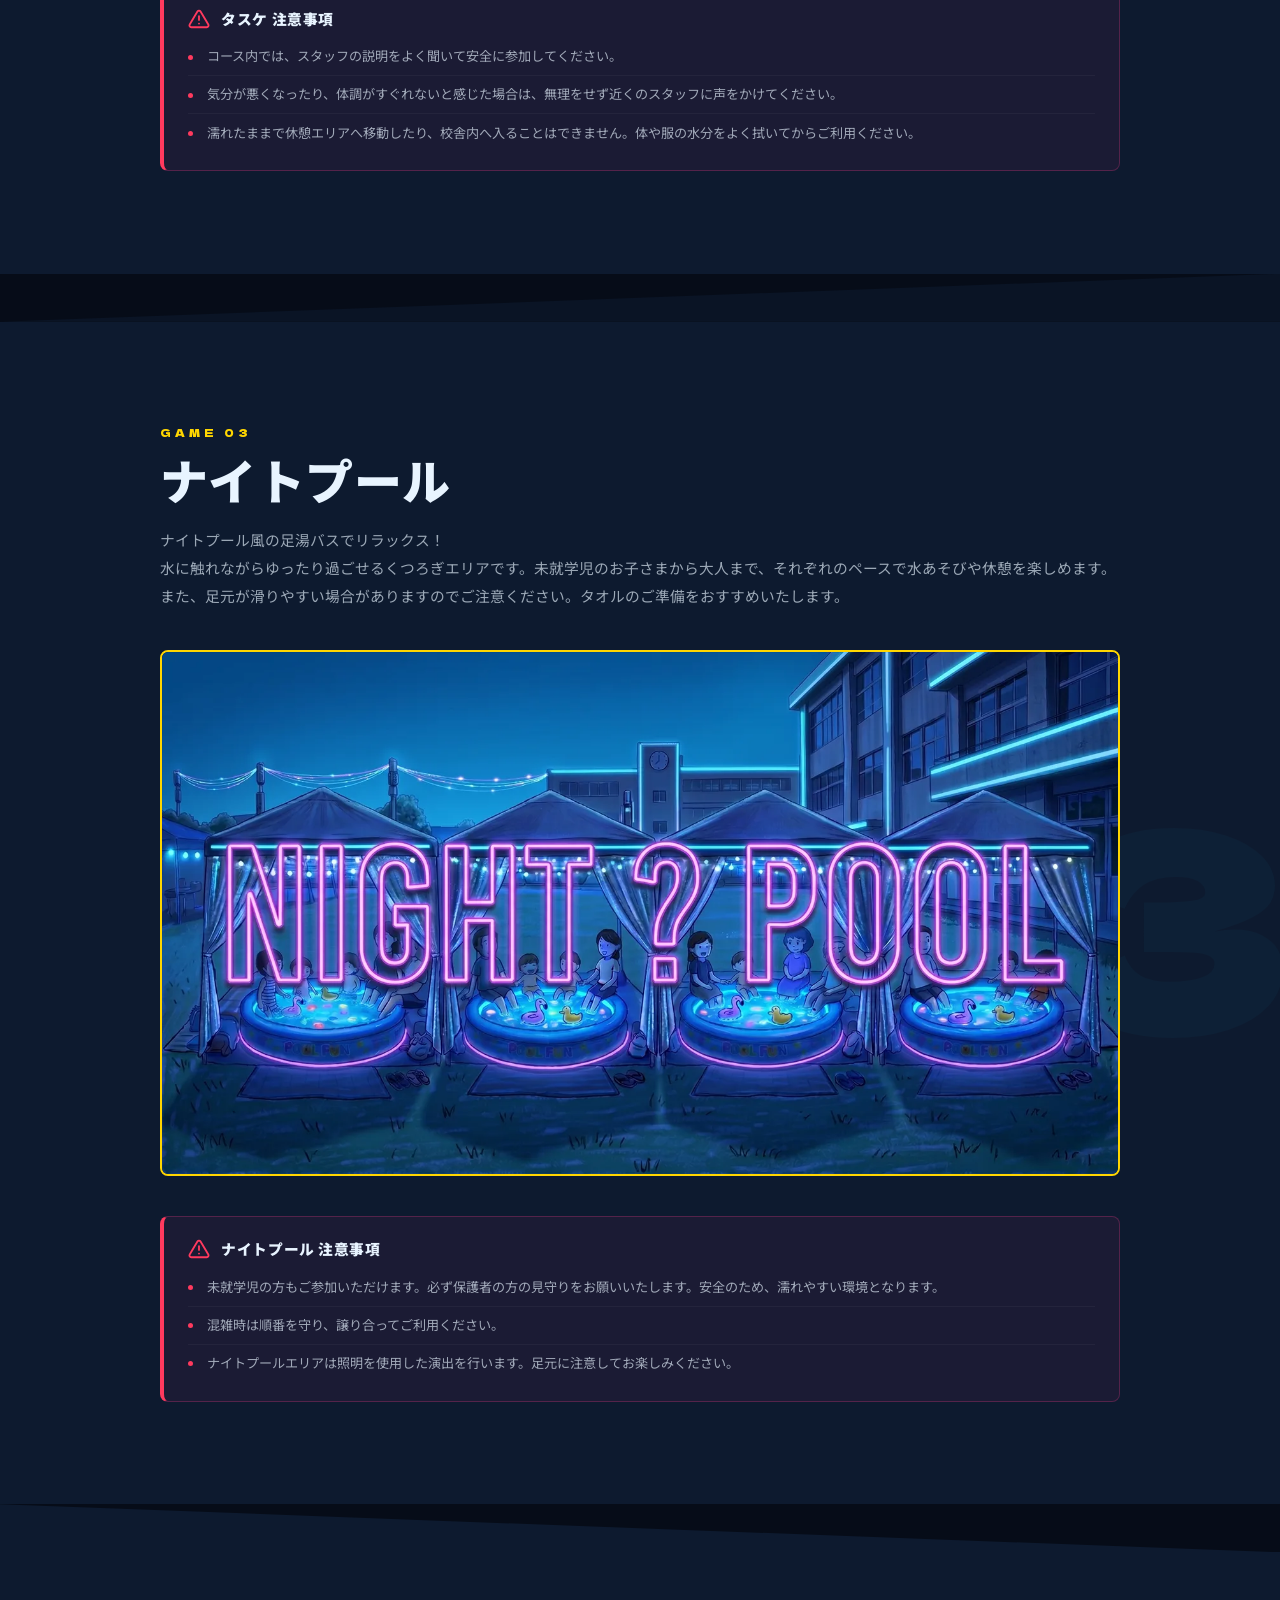
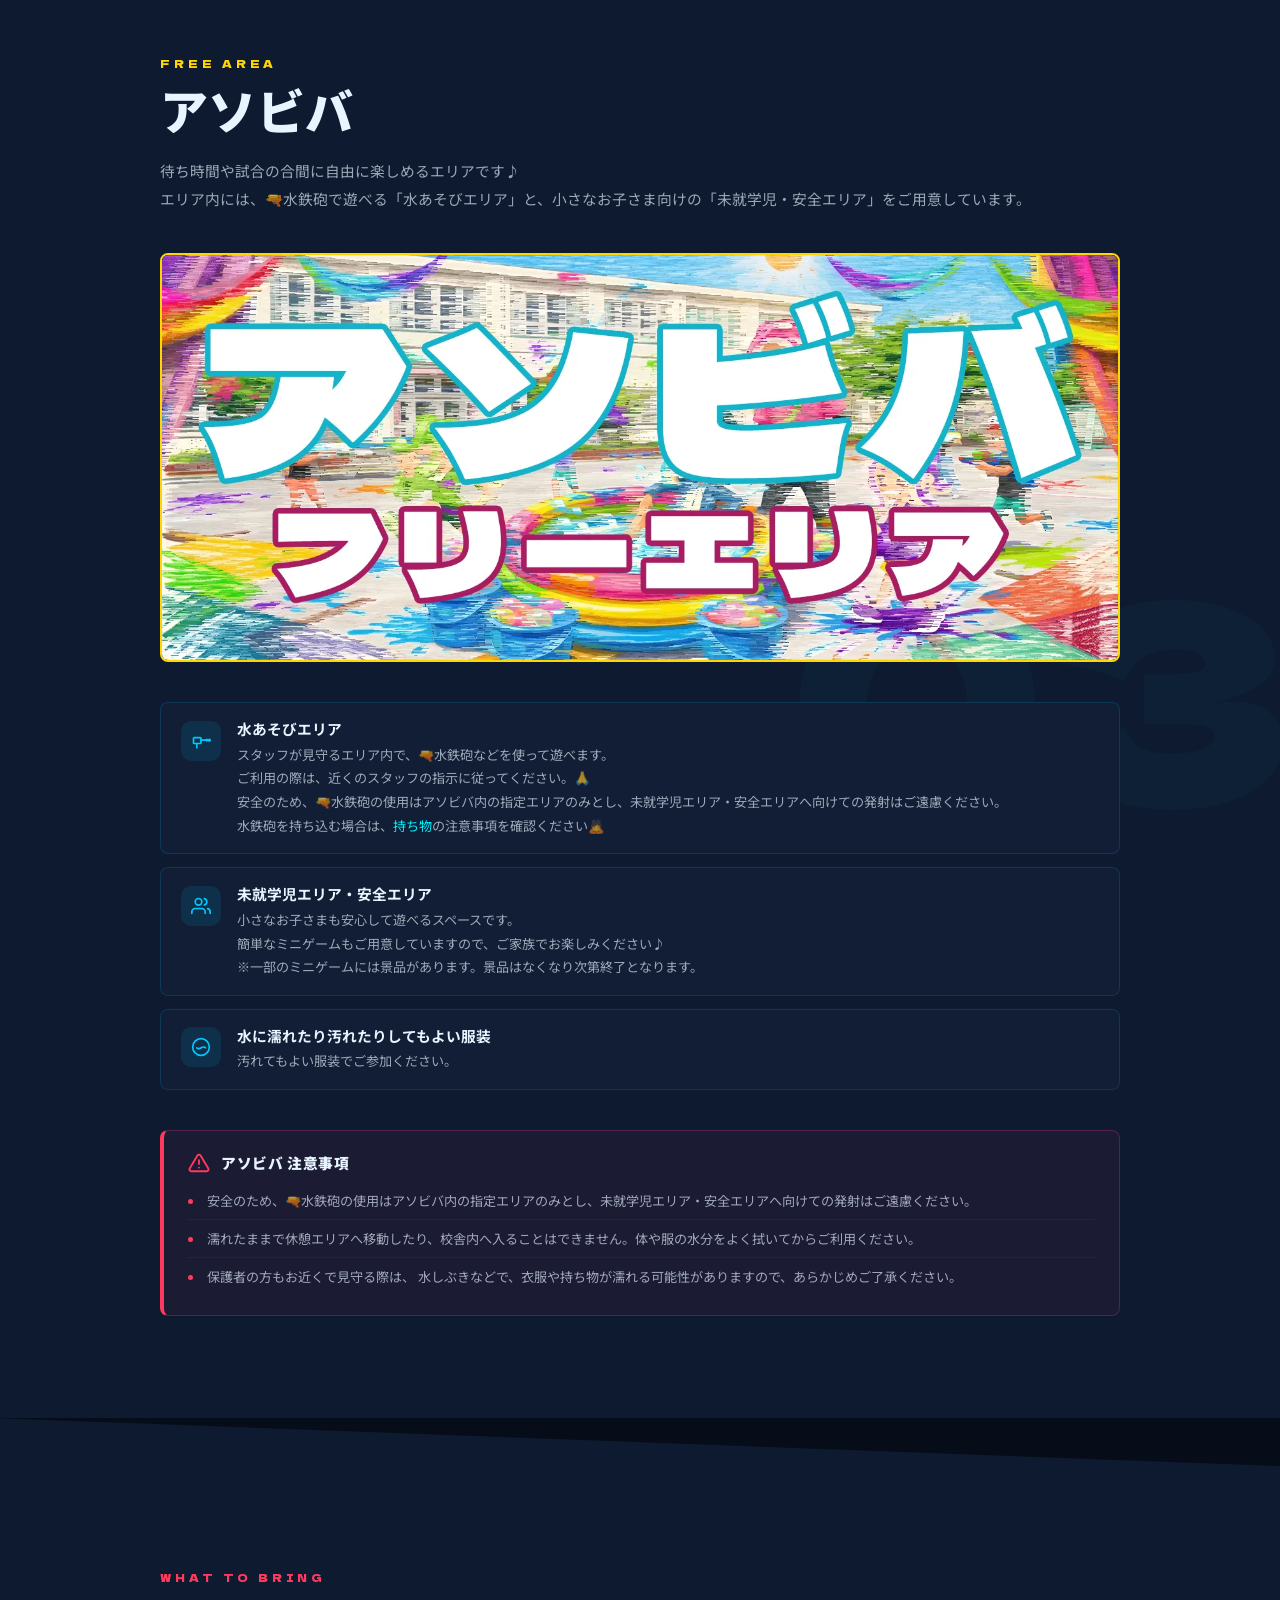
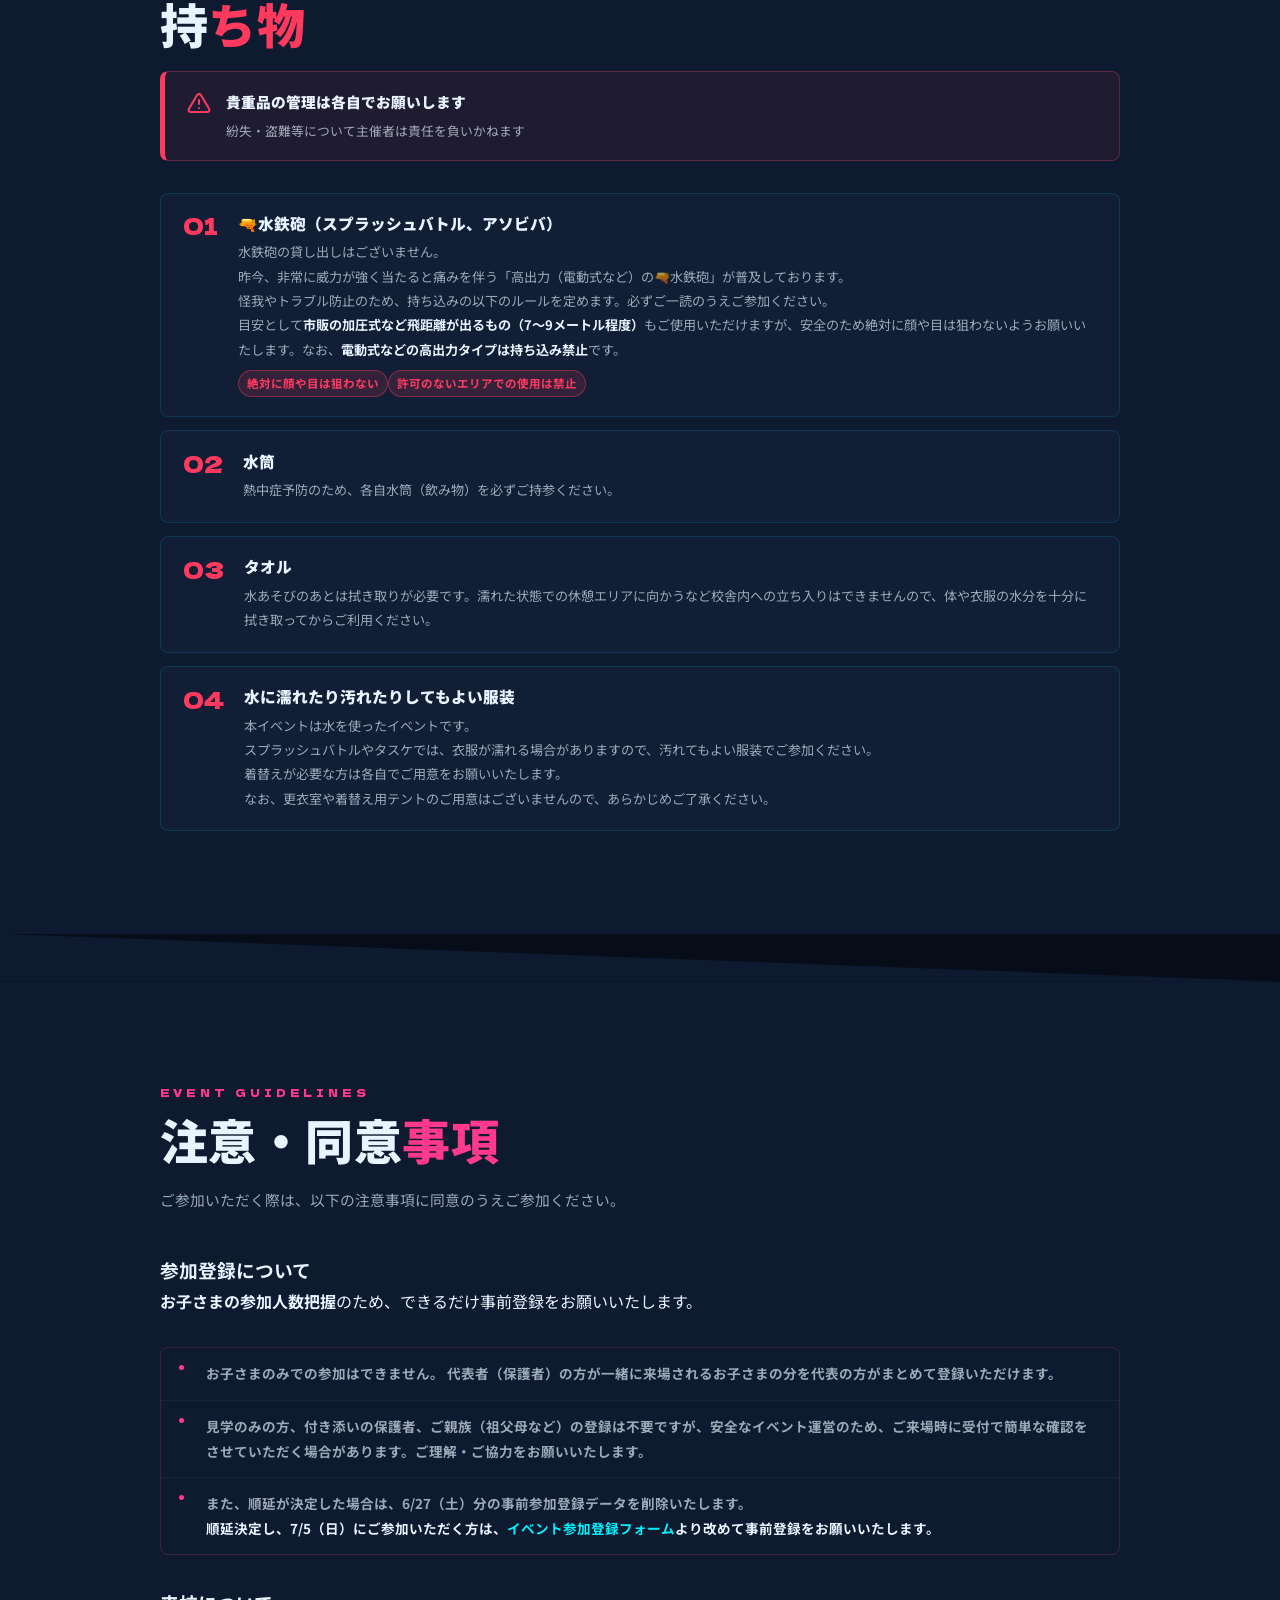
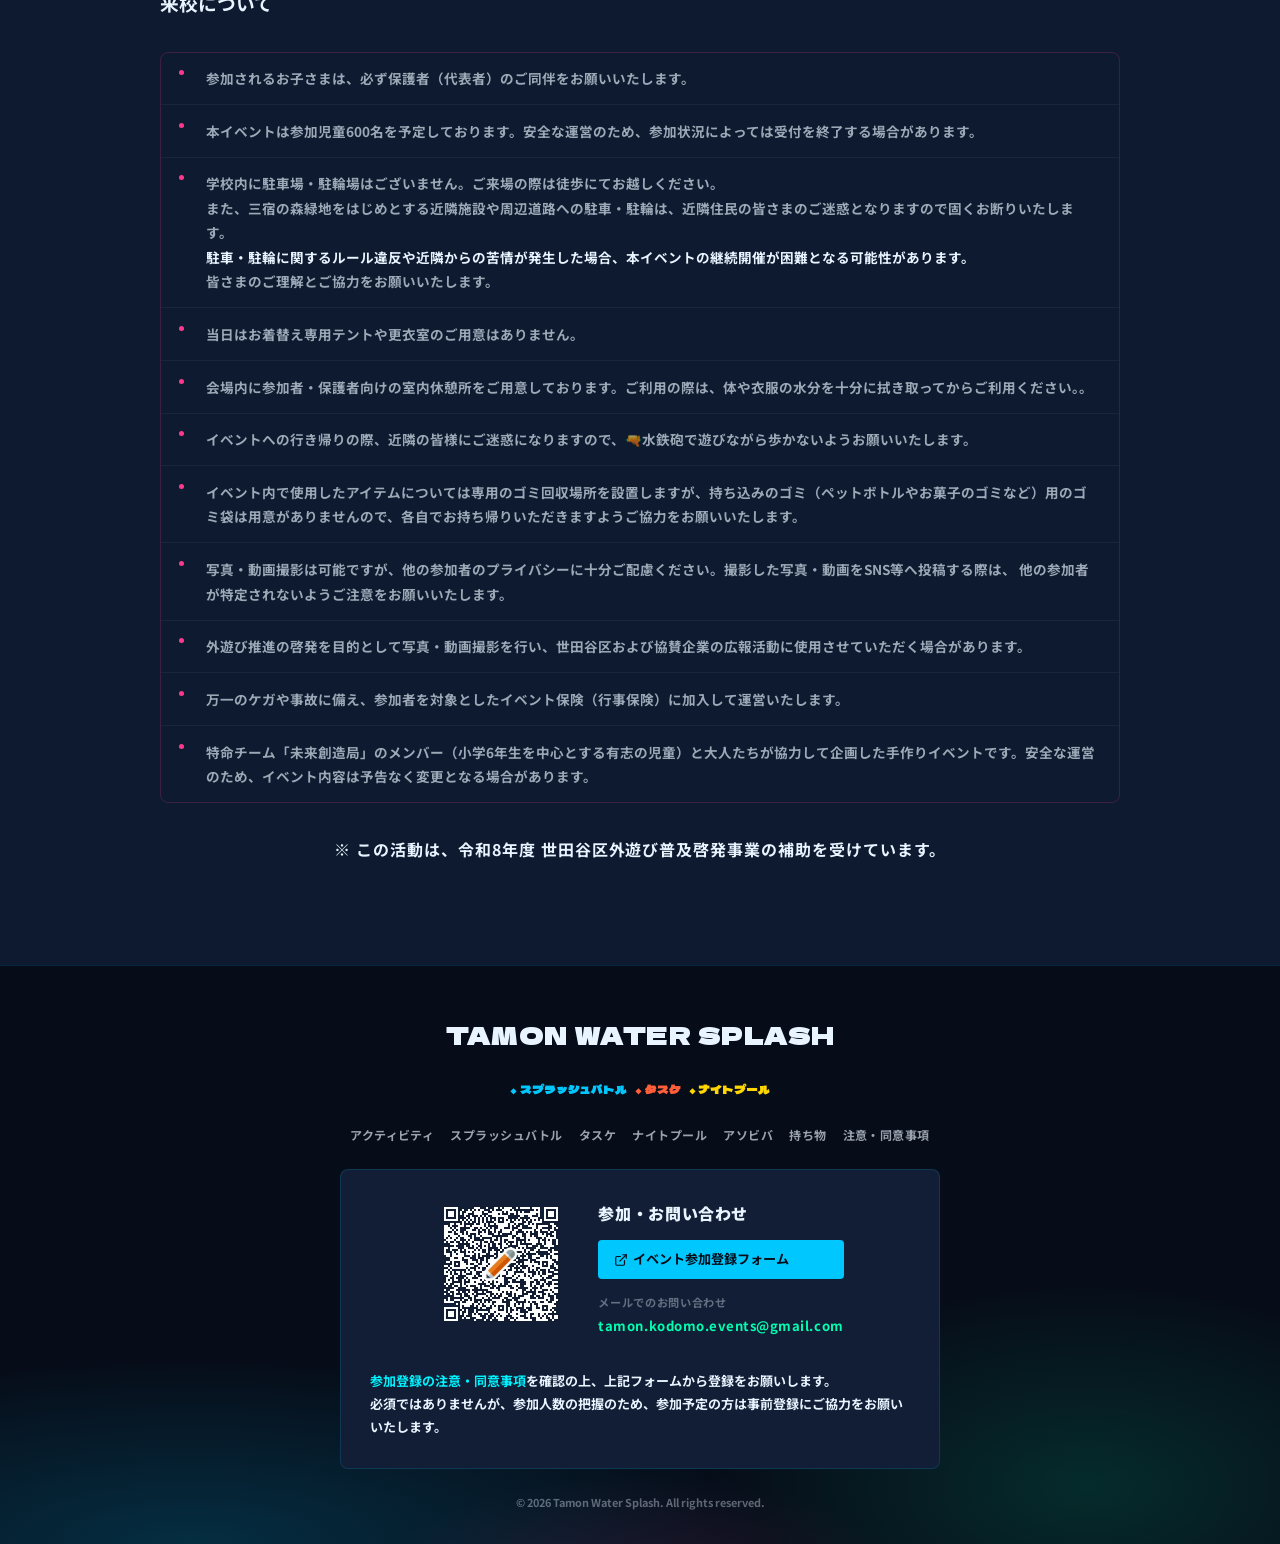
==== commit 741073d9: "Add files via upload" ====
--- a/2.html
+++ b/2.html
@@ -664,32 +664,16 @@
               <dd>イベント本番、当日スタッフ（安全見守りなど）</dd>
             </dl>
 
-            <p>
-              本番だけでも大歓迎！<br>
-              1時間だけでも大歓迎！<br>
-              少しでもお手伝いいただけると本当に助かります！
-            </p>
-
-            <p>お手伝いいただける方は、スタッフ用オープンチャットへご参加ください🙇<br>27日が決行の場合でも同じく当日スタッフは
-
-              募集しています。</p>
+            <p>現在、準備および当日の運営スタッフが不足しております。<br>
+              本番のみ、短時間のみのお手伝いでも大変助かります。<br>
+              ご協力いただける方は、以下のメールリンクよりご連絡をお願いいたします🙇<br>
+              なお、6/27開催検討中のため引き続き当日スタッフを募集しております。</p>
 
             <p class="notice__chat-link">
-              <strong>▼スタッフオープンチャット(LINE)</strong>
-              <a href="https://x.gd/pZfV6" target="_blank" rel="noopener noreferrer"
-                style="color: #00f2ff;text-shadow: 0 0 10px rgba(0, 242, 255, 0.8), 0 0 20px rgba(0, 242, 255, 0.4);">
-                https://x.gd/pZfV6<span class="sr-only">（新しいタブで開きます）</span><br>
-                参加パスコードは「 0627 」
-              </a><br>
-              <small>
-                ※本オープンチャットは多聞小学校関係者（保護者・PTA・地域協力者）向けです。<br>
-                参加時のお名前は以下の形式でご入力ください。<br>
-                <br>
-                【多聞保護者】○年○組 お名前 ※お子様の学年、クラス名<br>
-                例：5-2 山田<br>
-                <br>
-                【地域協力者】地域協力 お名前<br>
-                例：地域協力 田中</small>
+              <a href="mailto:tamon.kodomo.events@gmail.com?subject=%E5%A4%9A%E8%81%9E%E3%82%A6%E3%82%A9%E3%83%BC%E3%82%BF%E3%83%BC%E3%82%B9%E3%83%97%E3%83%A9%E3%83%83%E3%82%B7%E3%83%A5%20%E3%82%A4%E3%83%99%E3%83%B3%E3%83%88%E3%82%B9%E3%82%BF%E3%83%83%E3%83%95%E5%8B%9F%E9%9B%86%E3%81%AB%E3%81%A4%E3%81%84%E3%81%A6&body=%E3%81%8A%E6%89%8B%E4%BC%9D%E3%81%84%E3%82%92%E5%B8%8C%E6%9C%9B%E3%81%97%E3%81%BE%E3%81%99%E3%80%82%0D%0A%0D%0A%E3%80%90%E3%81%8A%E5%90%8D%E5%89%8D%E3%80%91%0D%0A%EF%BC%88%E3%81%94%E8%A8%98%E5%85%A5%E3%81%8F%E3%81%A0%E3%81%95%E3%81%84%EF%BC%89%0D%0A%0D%0A%E3%80%90%E5%8F%82%E5%8A%A0%E5%8F%AF%E8%83%BD%E6%97%A5%E6%99%82%E3%80%91%0D%0A%E2%96%A1%206%2F26%20%E5%89%8D%E6%97%A5%E6%BA%96%E5%82%99%0D%0A%E2%96%A1%206%2F27%20%E5%BD%93%E6%97%A5%E6%BA%96%E5%82%99%0D%0A%E2%96%A1%206%2F27%20%E3%82%A4%E3%83%99%E3%83%B3%E3%83%88%E6%9C%AC%E7%95%AA%0D%0A%E2%96%A1%207%2F4%20%E5%89%8D%E6%97%A5%E6%BA%96%E5%82%99%EF%BC%88%E9%A0%86%E5%BB%B6%E6%99%82%EF%BC%89%0D%0A%E2%96%A1%207%2F5%20%E5%BD%93%E6%97%A5%E6%BA%96%E5%82%99%EF%BC%88%E9%A0%86%E5%BB%B6%E6%99%82%EF%BC%89%0D%0A%E2%96%A1%207%2F5%20%E3%82%A4%E3%83%99%E3%83%B3%E3%83%88%E6%9C%AC%E7%95%AA%EF%BC%88%E9%A0%86%E5%BB%B6%E6%99%82%EF%BC%89"
+                style="color:#00f2ff;text-shadow:0 0 10px rgba(0,242,255,.8),0 0 20px rgba(0,242,255,.4);">
+                スタッフ応募はこちら
+              </a>
             </p>
 
             <p>
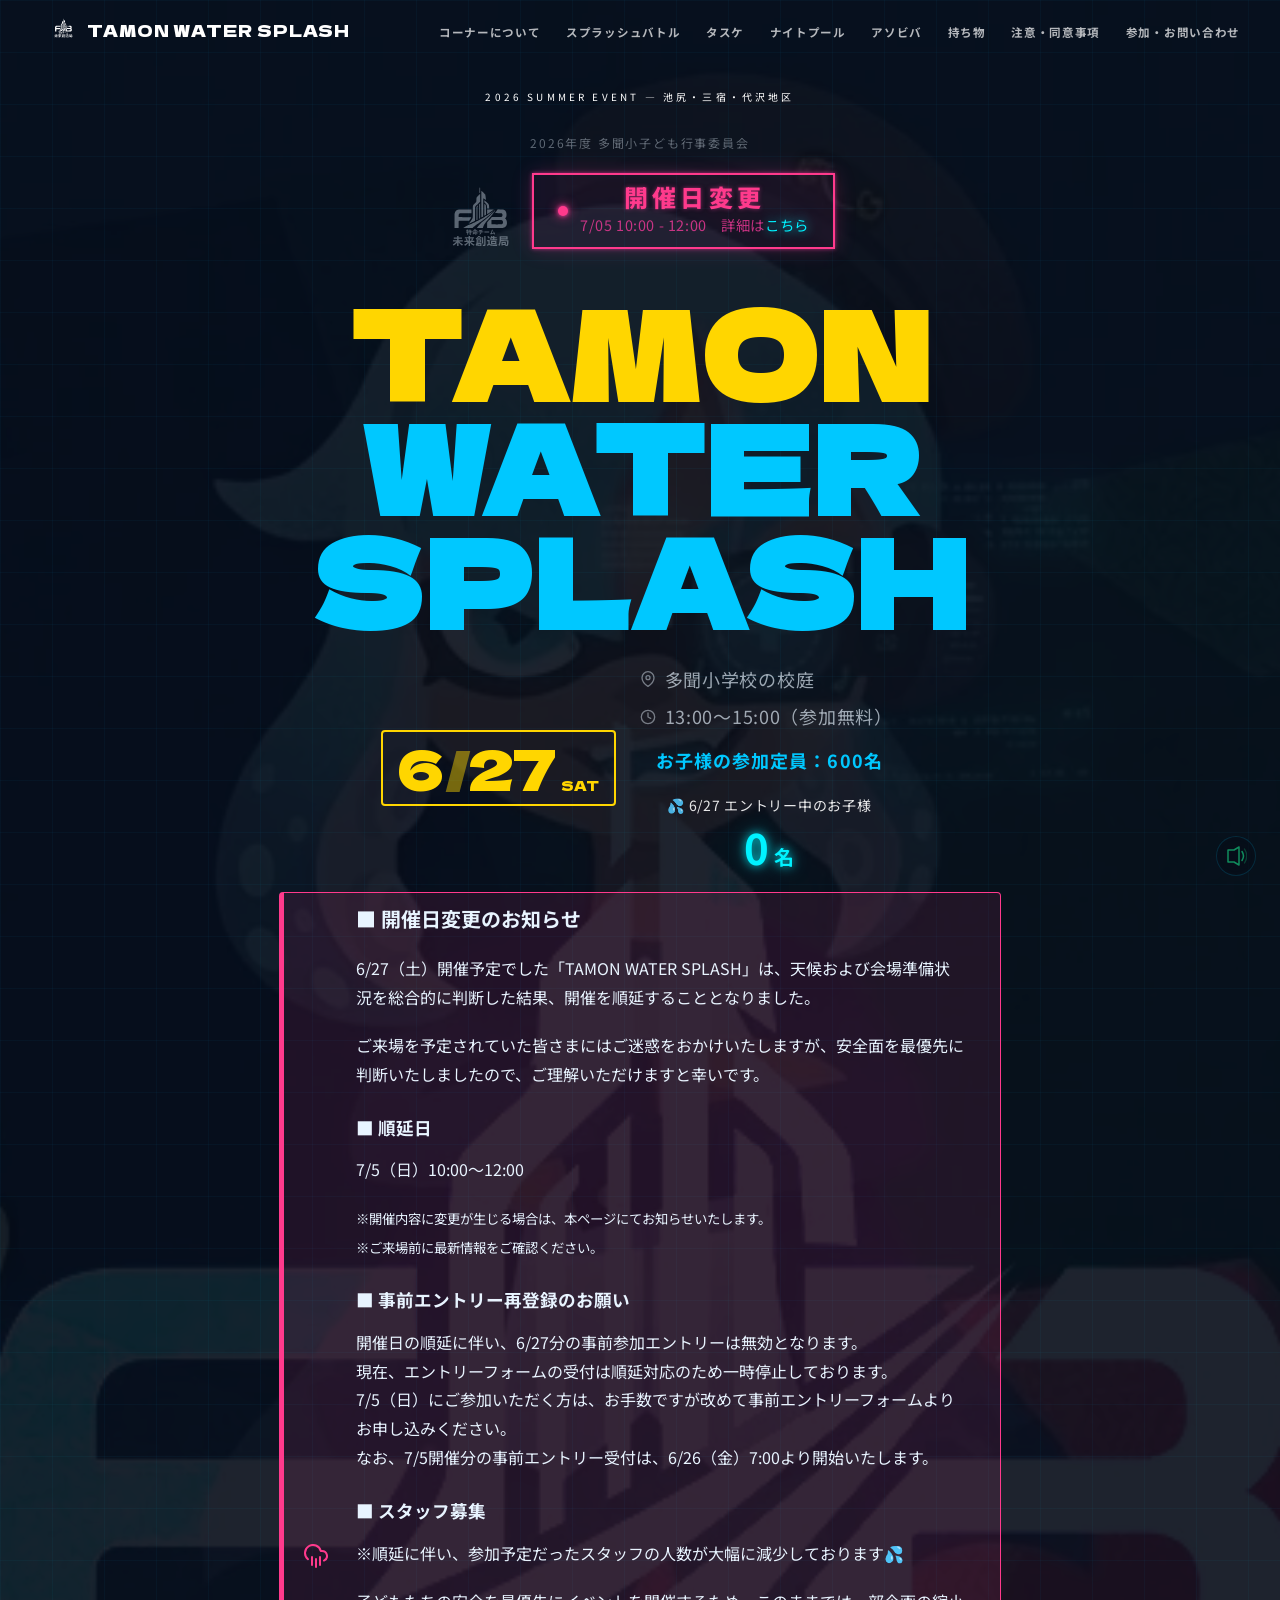
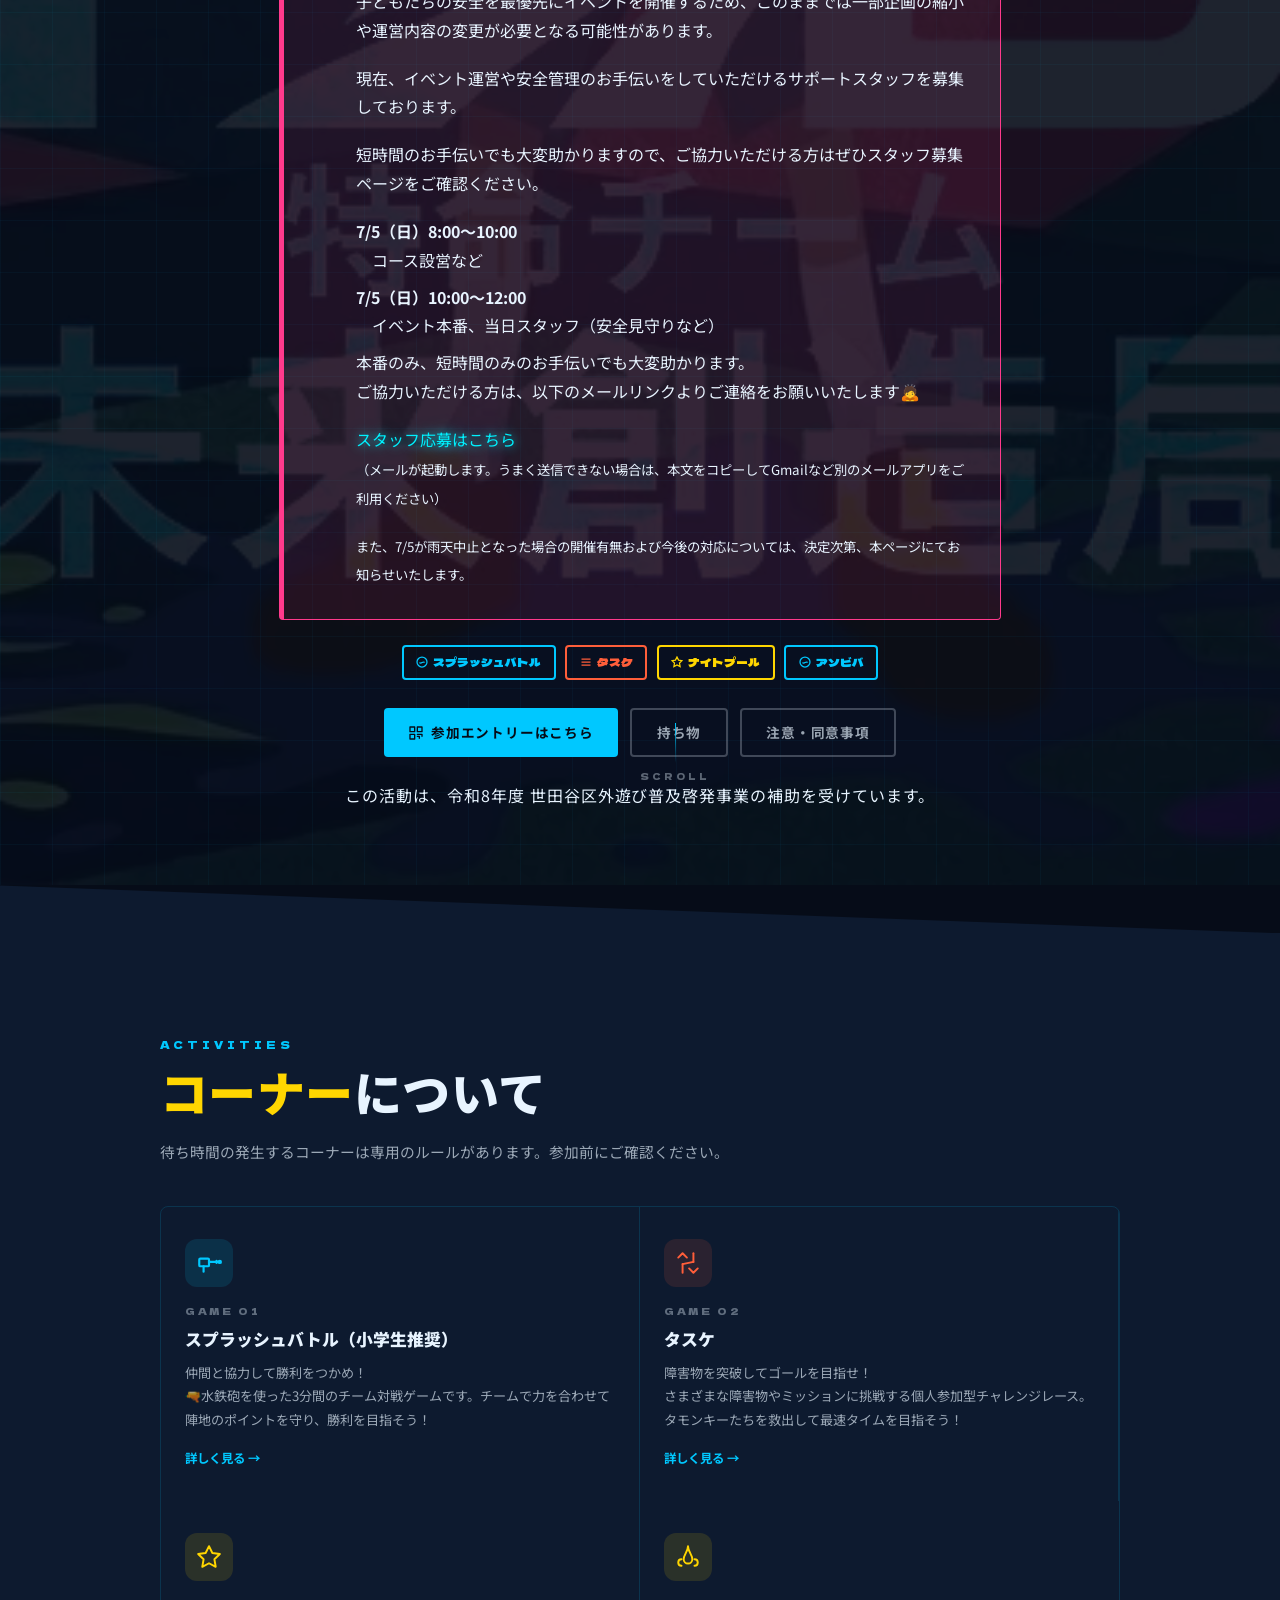
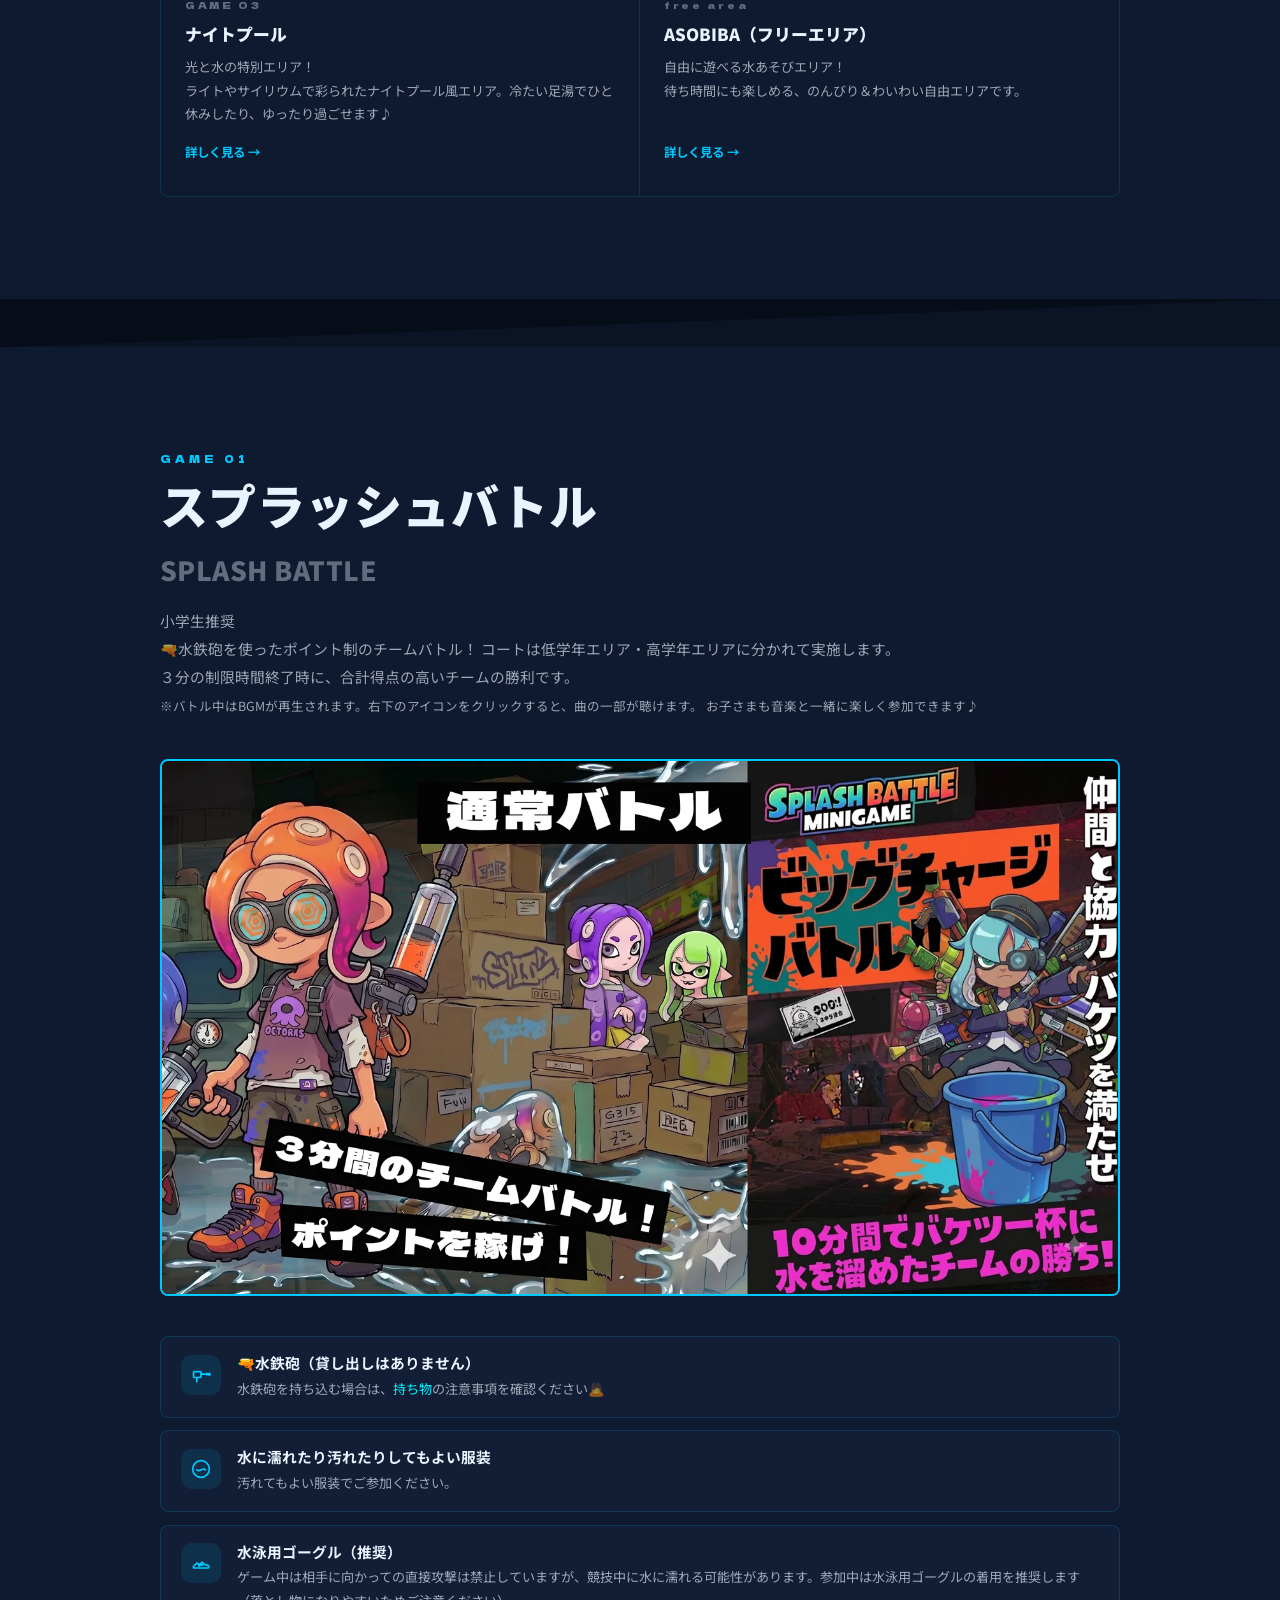
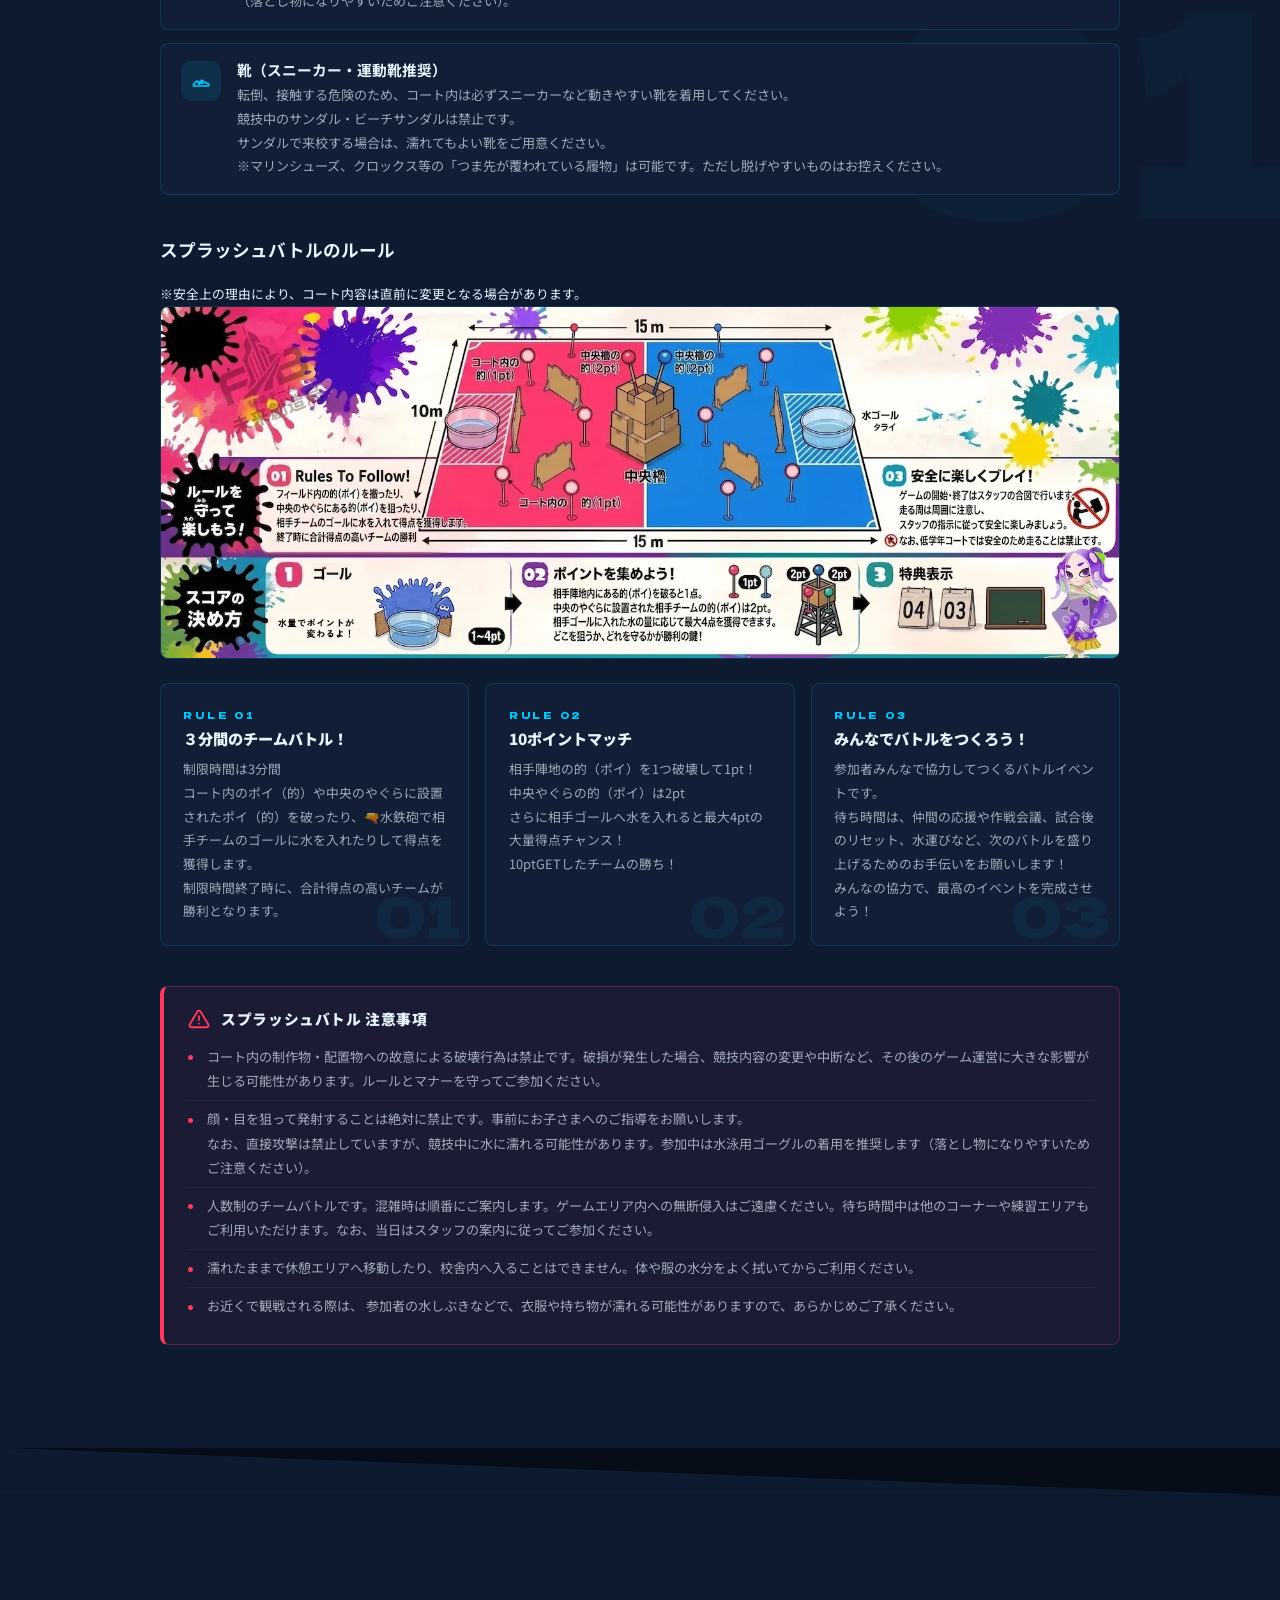
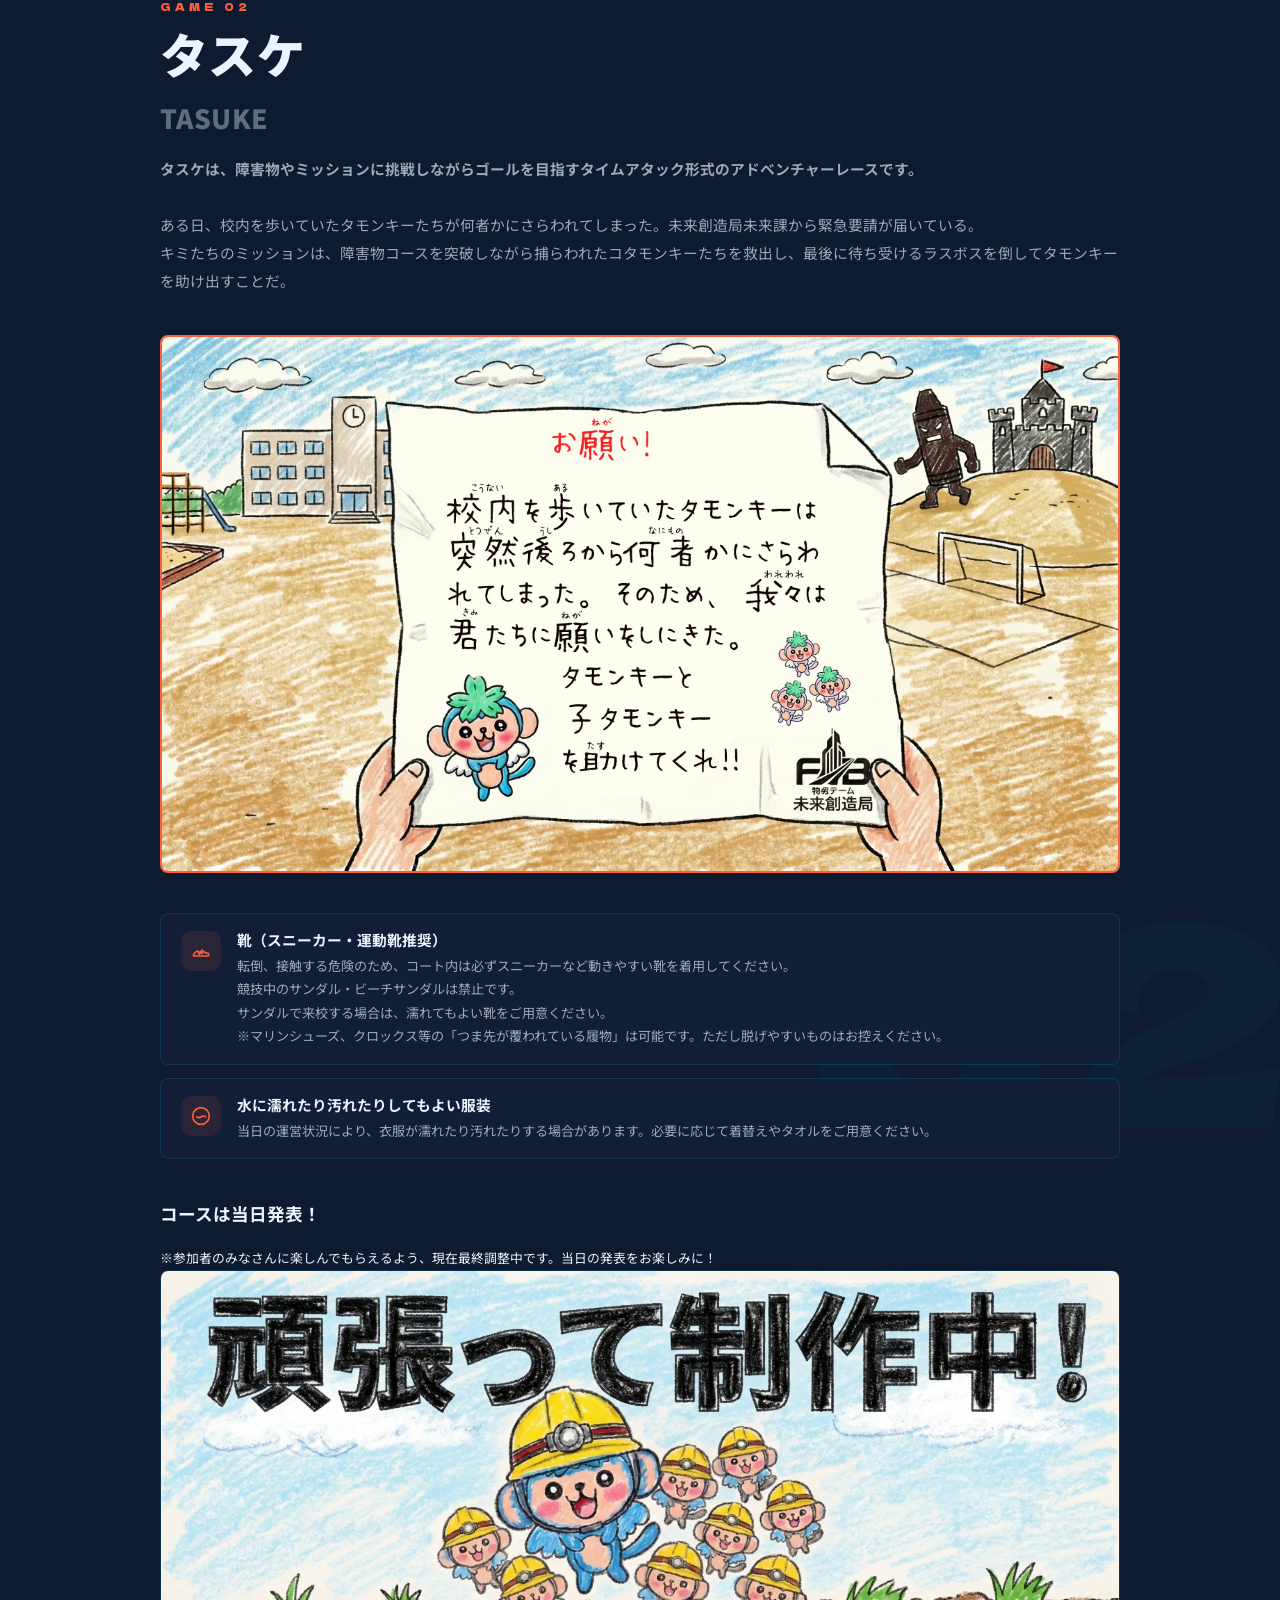
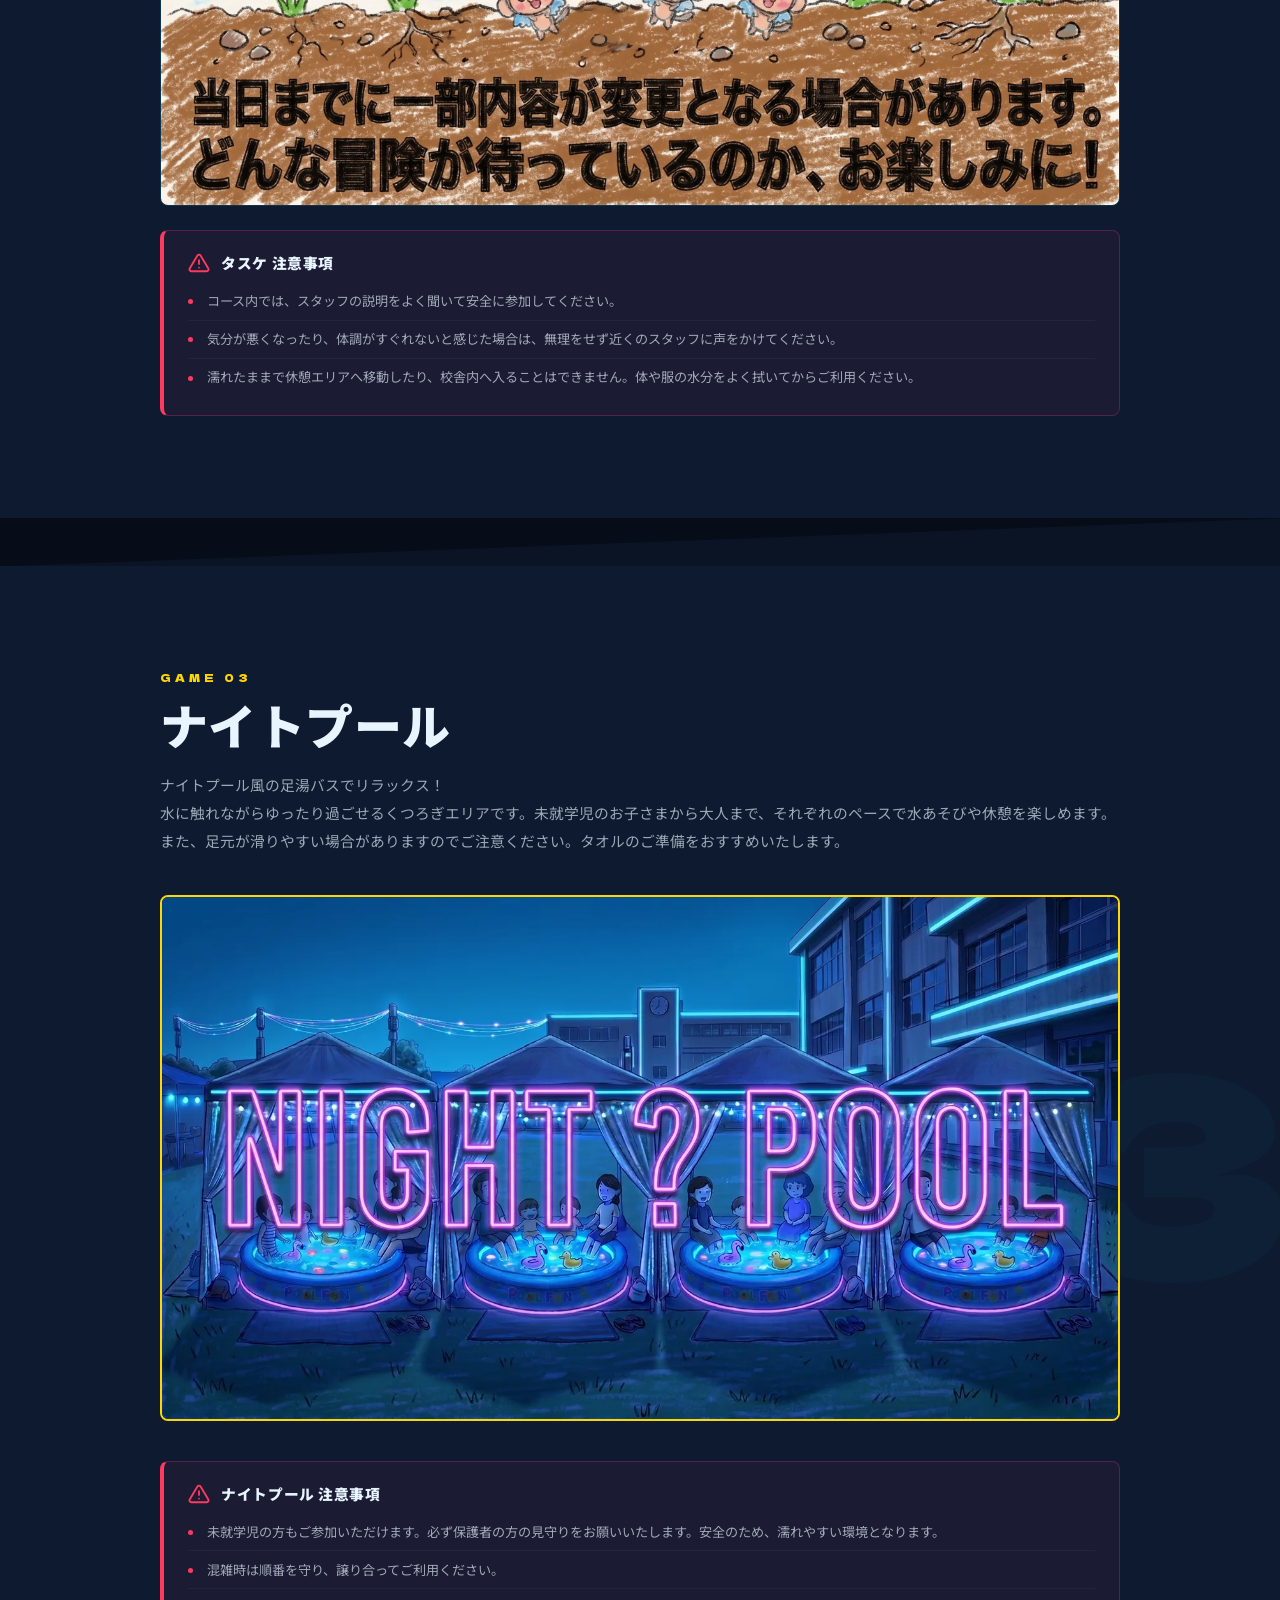
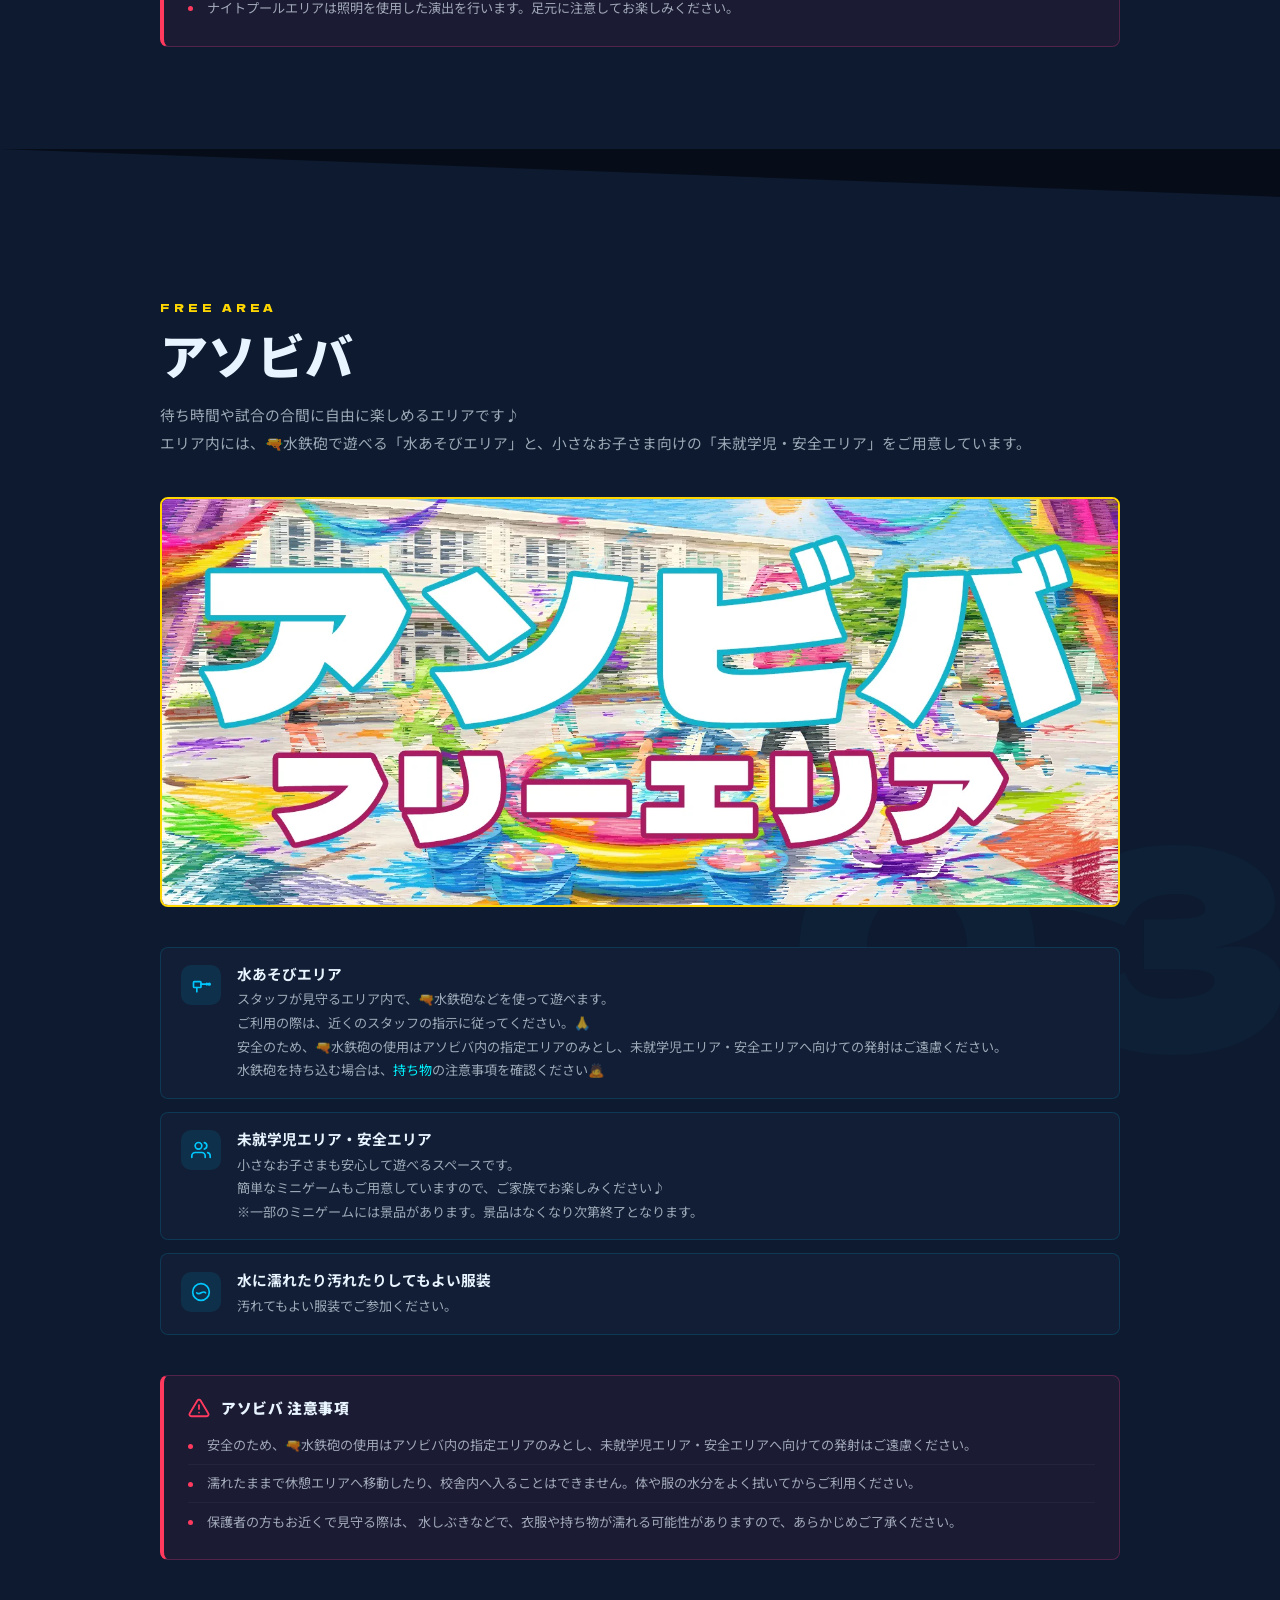
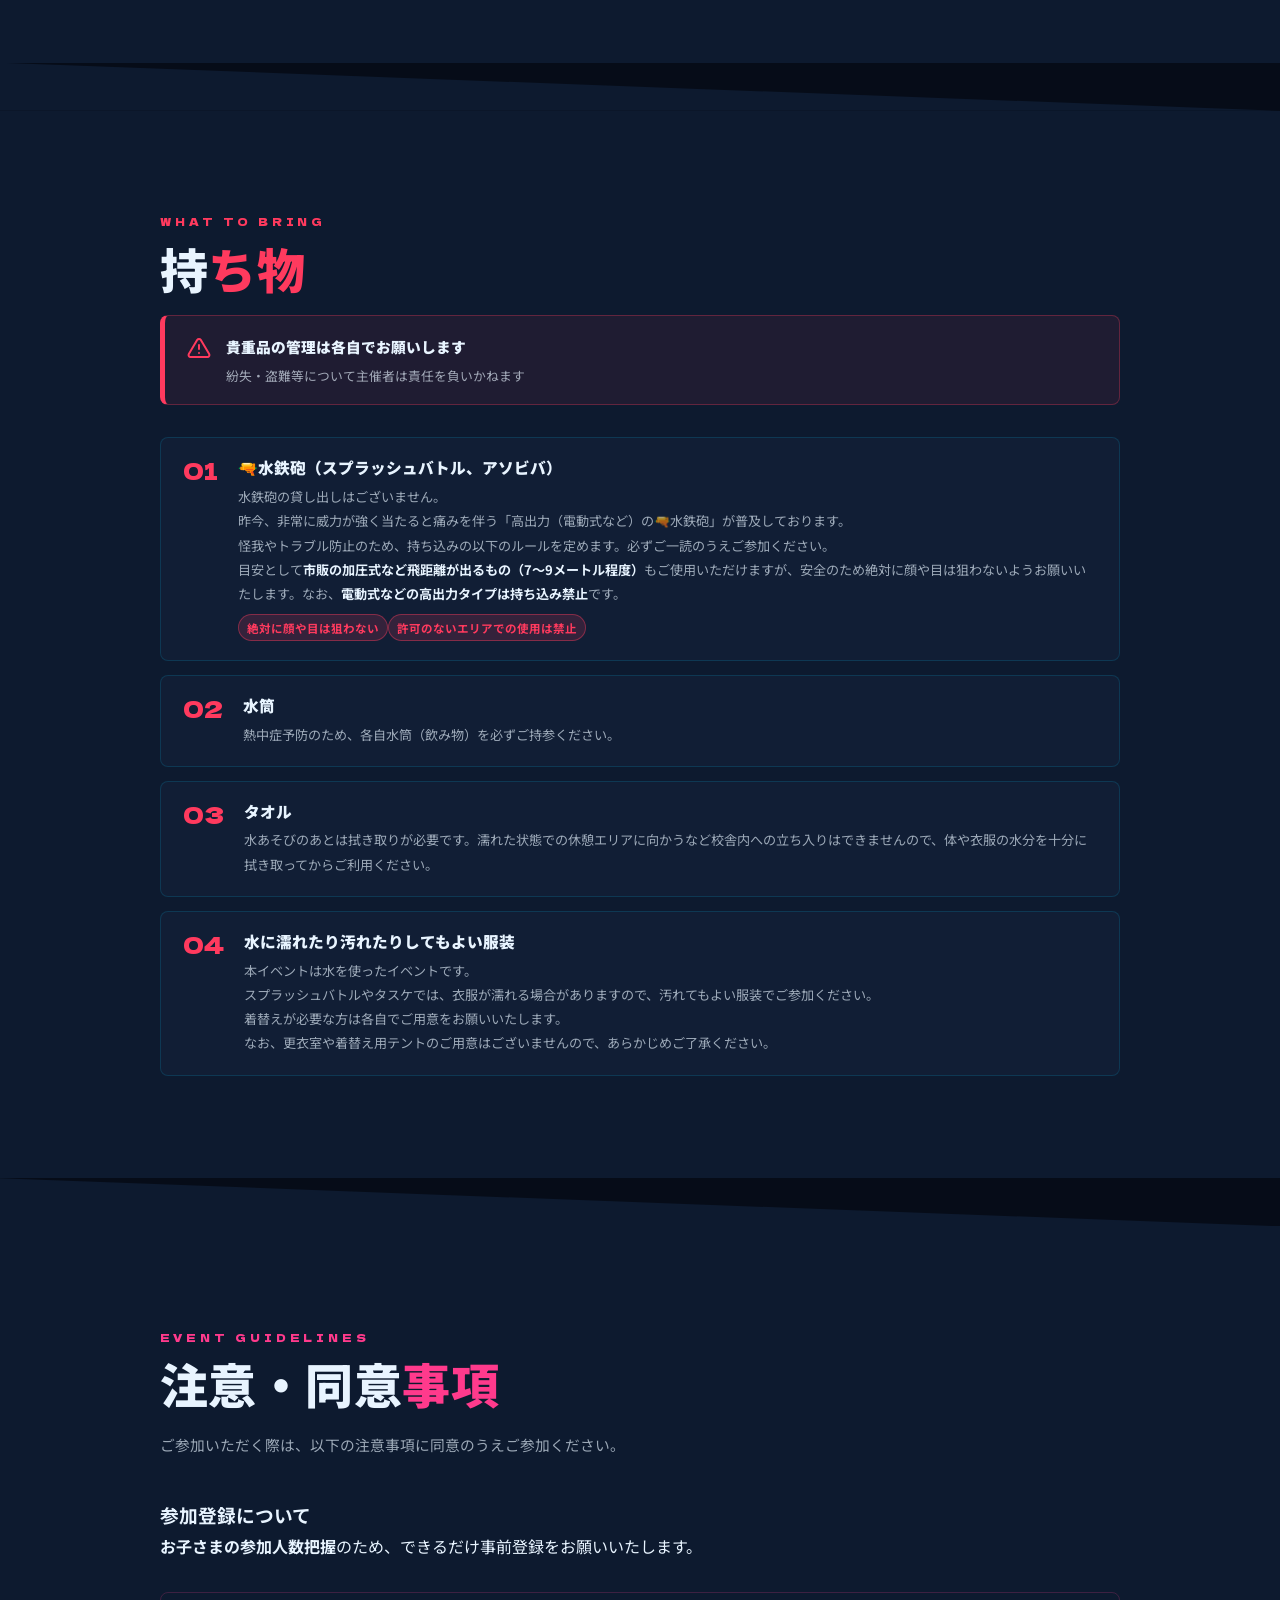
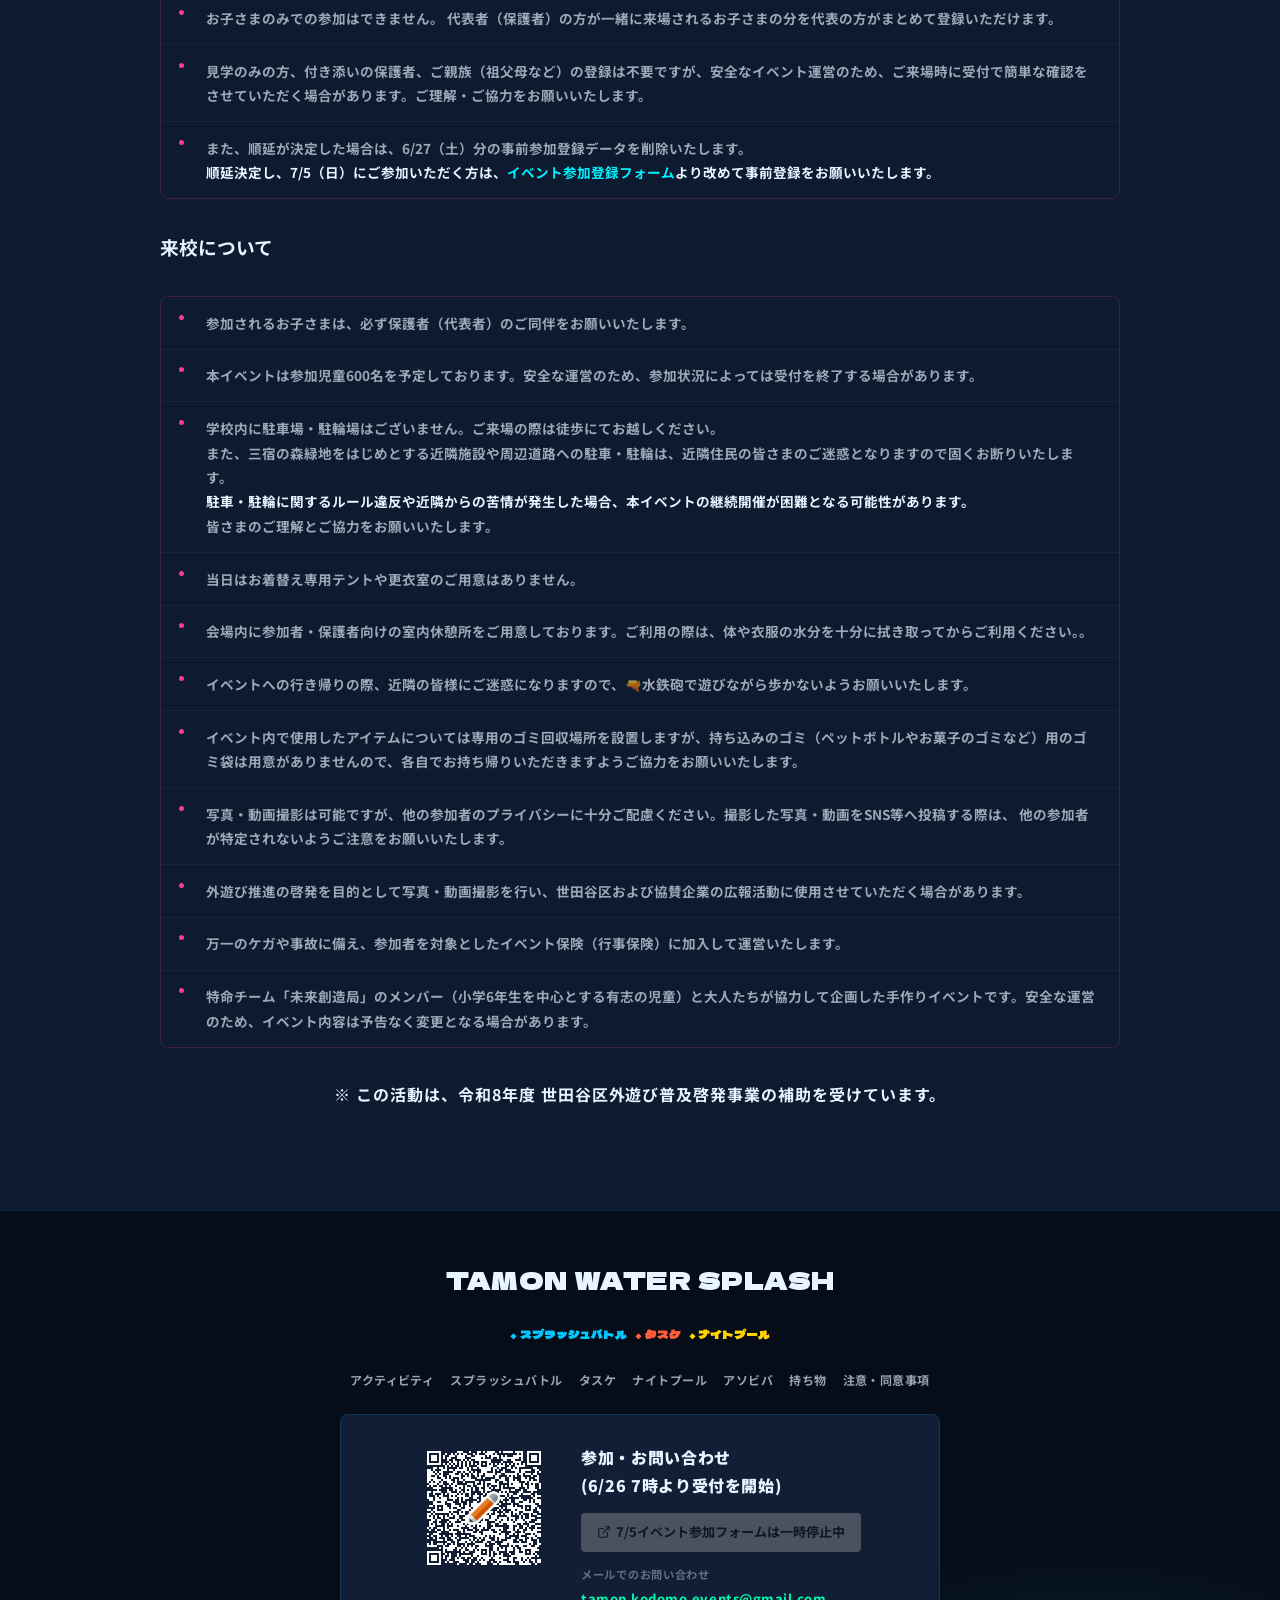
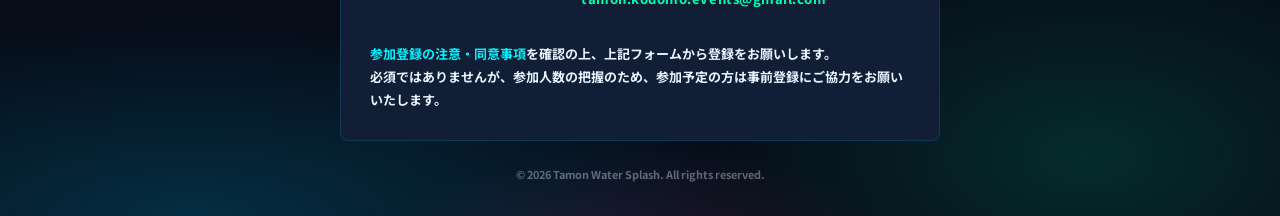
==== commit 865a3863: "Add files via upload 順延連絡" ====
--- a/2.html
+++ b/2.html
@@ -550,8 +550,8 @@
           <div class="neon-badge neon-delay">
             <div class="neon-dot"></div>
             <div class="neon-text">
-              <div class="neon-word">検討中</div>
-              <div class="neon-sub">詳細は<a href="#arr"
+              <div class="neon-word">開催日変更</div>
+              <div class="neon-sub">7/05 10:00 - 12:00　詳細は<a href="#arr"
                   style="color: #00f2ff;text-shadow: 0 0 10px rgba(0, 242, 255, 0.8), 0 0 20px rgba(0, 242, 255, 0.4);">こちら</a>
               </div>
             </div>
@@ -597,7 +597,7 @@
               <div class="attendee-counter-simple" style="margin-top:5px;">
                 <span class="attendee-label"
                   style="display: block; font-size: 14px; color: #fff; opacity: 0.9; margin-bottom: 5px;">💦
-                  現在エントリー中のお子様</span>
+                  6/27 エントリー中のお子様</span>
                 <div class="attendee-value"
                   style="font-size: 42px; font-weight: bold; color: #00f2ff; text-shadow: 0 0 10px rgba(0, 242, 255, 0.8), 0 0 20px rgba(0, 242, 255, 0.4); line-height: 1.2;">
                   <span id="attendee-count">---</span><span style="font-size: 20px; margin-left: 4px;">名</span>
@@ -636,25 +636,35 @@
             <path d="M20 16.58A5 5 0 0 0 18 7h-1.26A8 8 0 1 0 4 15.25" />
           </svg>
           <div class="notice notice--postponement">
-            <h3 class="notice__heading">順延を検討しております</h3>
+            <h3 class="notice__heading">開催日変更のお知らせ</h3>
 
             <p>
-              現在、台風の発生および今後の天候状況を注視しております。
+              6/27（土）開催予定でした「TAMON WATER SPLASH」は、天候および会場準備状況を総合的に判断した結果、開催を順延することとなりました。
             </p>
 
-            <p>
-              イベント当日（6/27）の開催可否につきましては、25日、または前日26日の天候・会場状況を踏まえて最終判断いたしますが、前日準備の実施可否も含め、順延となる可能性がございます。<br>
-              順延となる場合は、本ページ上部にてお知らせいたしますので、ご来場前に必ずご確認ください。
-            </p>
+            <p>ご来場を予定されていた皆さまにはご迷惑をおかけいたしますが、安全面を最優先に判断いたしましたので、ご理解いただけますと幸いです。</p>
 
             <h4 class="notice__subheading">順延日</h4>
             <p>7/5（日）10:00～12:00</p>
-
-            <p>※順延の場合、予定スタッフが大幅に減ってしまいます💦
-              子どもたちの安全確保を最優先に考えると、このままでは予定している企画をそのまま実施することが難しい状況です。</p>
+            <p><small>※開催内容に変更が生じる場合は、本ページにてお知らせいたします。<br>
+                ※ご来場前に最新情報をご確認ください。</small></p>
+
+            <h4 class="notice__subheading">事前エントリー再登録のお願い</h4>
+
+            <p>開催日の順延に伴い、6/27分の事前参加エントリーは無効となります。<Br>
+              現在、エントリーフォームの受付は順延対応のため一時停止しております。<br>
+              7/5（日）にご参加いただく方は、お手数ですが改めて事前エントリーフォームよりお申し込みください。<br>
+              なお、7/5開催分の事前エントリー受付は、6/26（金）7:00より開始いたします。
+            </p>
 
             <h4 class="notice__subheading">スタッフ募集</h4>
-            <p>イベント運営や安全管理のお手伝いをしていただける方を募集しています。</p>
+            <p>※順延に伴い、参加予定だったスタッフの人数が大幅に減少しております💦</p>
+
+            <p>子どもたちの安全を最優先にイベントを開催するため、このままでは一部企画の縮小や運営内容の変更が必要となる可能性があります。</p>
+
+            <p>現在、イベント運営や安全管理のお手伝いをしていただけるサポートスタッフを募集しております。</p>
+
+            <p>短時間のお手伝いでも大変助かりますので、ご協力いただける方はぜひスタッフ募集ページをご確認ください。</p>
 
             <dl class="notice__schedule">
               <dt>7/5（日）8:00～10:00</dt>
@@ -664,24 +674,20 @@
               <dd>イベント本番、当日スタッフ（安全見守りなど）</dd>
             </dl>
 
-            <p>現在、準備および当日の運営スタッフが不足しております。<br>
-              本番のみ、短時間のみのお手伝いでも大変助かります。<br>
-              ご協力いただける方は、以下のメールリンクよりご連絡をお願いいたします🙇<br>
-              なお、6/27開催検討中のため引き続き当日スタッフを募集しております。</p>
+            <p>本番のみ、短時間のみのお手伝いでも大変助かります。<br>
+              ご協力いただける方は、以下のメールリンクよりご連絡をお願いいたします🙇</p>
 
             <p class="notice__chat-link">
-              <a href="mailto:tamon.kodomo.events@gmail.com?subject=%E5%A4%9A%E8%81%9E%E3%82%A6%E3%82%A9%E3%83%BC%E3%82%BF%E3%83%BC%E3%82%B9%E3%83%97%E3%83%A9%E3%83%83%E3%82%B7%E3%83%A5%20%E3%82%A4%E3%83%99%E3%83%B3%E3%83%88%E3%82%B9%E3%82%BF%E3%83%83%E3%83%95%E5%8B%9F%E9%9B%86%E3%81%AB%E3%81%A4%E3%81%84%E3%81%A6&body=%E3%81%8A%E6%89%8B%E4%BC%9D%E3%81%84%E3%82%92%E5%B8%8C%E6%9C%9B%E3%81%97%E3%81%BE%E3%81%99%E3%80%82%0D%0A%0D%0A%E3%80%90%E3%81%8A%E5%90%8D%E5%89%8D%E3%80%91%0D%0A%EF%BC%88%E3%81%94%E8%A8%98%E5%85%A5%E3%81%8F%E3%81%A0%E3%81%95%E3%81%84%EF%BC%89%0D%0A%0D%0A%E3%80%90%E5%8F%82%E5%8A%A0%E5%8F%AF%E8%83%BD%E6%97%A5%E6%99%82%E3%80%91%0D%0A%E2%96%A1%206%2F26%20%E5%89%8D%E6%97%A5%E6%BA%96%E5%82%99%0D%0A%E2%96%A1%206%2F27%20%E5%BD%93%E6%97%A5%E6%BA%96%E5%82%99%0D%0A%E2%96%A1%206%2F27%20%E3%82%A4%E3%83%99%E3%83%B3%E3%83%88%E6%9C%AC%E7%95%AA%0D%0A%E2%96%A1%207%2F4%20%E5%89%8D%E6%97%A5%E6%BA%96%E5%82%99%EF%BC%88%E9%A0%86%E5%BB%B6%E6%99%82%EF%BC%89%0D%0A%E2%96%A1%207%2F5%20%E5%BD%93%E6%97%A5%E6%BA%96%E5%82%99%EF%BC%88%E9%A0%86%E5%BB%B6%E6%99%82%EF%BC%89%0D%0A%E2%96%A1%207%2F5%20%E3%82%A4%E3%83%99%E3%83%B3%E3%83%88%E6%9C%AC%E7%95%AA%EF%BC%88%E9%A0%86%E5%BB%B6%E6%99%82%EF%BC%89"
+              <a href="mailto:tamon.kodomo.events@gmail.com?subject=%E3%80%906%2F27%20TAMON%20WATER%20SPLASH%E3%80%91%E3%82%B9%E3%82%BF%E3%83%83%E3%83%95%E5%BF%9C%E5%8B%9F&body=%E5%A4%9A%E8%81%9E%E3%82%A6%E3%82%A9%E3%83%BC%E3%82%BF%E3%83%BC%E3%82%B9%E3%83%97%E3%83%A9%E3%83%83%E3%82%B7%E3%83%A5%E3%81%AE%E3%81%8A%E6%89%8B%E4%BC%9D%E3%81%84%E3%82%92%E5%B8%8C%E6%9C%9B%E3%81%97%E3%81%BE%E3%81%99%E3%80%82%0D%0A%0D%0A%E3%80%90%E3%81%8A%E5%90%8D%E5%89%8D%E3%80%91%0D%0A%0D%0A%E3%80%90%E5%8F%82%E5%8A%A0%E5%8F%AF%E8%83%BD%E6%97%A5%E6%99%82%E3%80%91%0D%0A%E2%80%BB%E5%8F%82%E5%8A%A0%E3%81%A7%E3%81%8D%E3%81%AA%E3%81%84%E6%97%A5%E6%99%82%E3%81%AF%E5%89%8A%E9%99%A4%E3%81%97%E3%81%A6%E3%81%8F%E3%81%A0%E3%81%95%E3%81%84%0D%0A%0D%0A6%2F26%EF%BC%88%E9%87%91%EF%BC%89%E5%89%8D%E6%97%A5%E6%BA%96%E5%82%99%2017%3A00%EF%BD%9E20%3A00%0D%0A6%2F27%EF%BC%88%E5%9C%9F%EF%BC%89%E5%BD%93%E6%97%A5%E6%BA%96%E5%82%99%2010%3A00%EF%BD%9E12%3A00%0D%0A6%2F27%EF%BC%88%E5%9C%9F%EF%BC%89%E6%9C%AC%E7%95%AA%2013%3A00%EF%BD%9E15%3A00%0D%0A%0D%0A%E3%80%90%E9%A0%86%E5%BB%B6%E6%99%82%E3%80%91%0D%0A7%2F4%EF%BC%88%E5%9C%9F%EF%BC%89%E5%89%8D%E6%97%A5%E6%BA%96%E5%82%99%2016%3A00%EF%BD%9E19%3A00%0D%0A7%2F5%EF%BC%88%E6%97%A5%EF%BC%89%E5%BD%93%E6%97%A5%E6%BA%96%E5%82%99%2008%3A00%EF%BD%9E%EF%BC%88%E8%A9%B3%E7%B4%B0%E3%81%AF%E3%81%BE%E3%81%9F%E3%81%8A%E7%9F%A5%E3%82%89%E3%81%9B%E3%81%97%E3%81%BE%E3%81%99%EF%BC%89%0D%0A7%2F5%EF%BC%88%E6%97%A5%EF%BC%89%E6%9C%AC%E7%95%AA%2010%3A00%EF%BD%9E12%3A00"
                 style="color:#00f2ff;text-shadow:0 0 10px rgba(0,242,255,.8),0 0 20px rgba(0,242,255,.4);">
-                スタッフ応募はこちら
+                スタッフ応募はこちら<br>
               </a>
+              <small>（メールが起動します。うまく送信できない場合は、本文をコピーしてGmailなど別のメールアプリをご利用ください）</small>
             </p>
 
             <p>
-              なお、順延が決定した場合は、6/27分の事前参加登録データを削除いたします。7/5にご参加いただく方は、お手数ですが同じフォームより改めて事前登録をお願いいたします。
-            </p>
-
-            <p>
-              また、7/5が雨天中止となった場合の開催有無および今後の対応については、決定次第、本ページにてお知らせいたします。
+              <small>
+                また、7/5が雨天中止となった場合の開催有無および今後の対応については、決定次第、本ページにてお知らせいたします。</small>
             </p>
           </div>
         </div>
@@ -841,7 +847,7 @@
       </p>
 
       <div class=" media-slot reveal" style="--accent: var(--c-splash);" role="img" aria-label="スプラッシュバトル イベント画像">
-        <img src="images/splashpattle.webp" alt="スプラッシュバトル イベント画像">
+        <img src="images/SPLASH.webp" alt="スプラッシュバトル イベント画像">
       </div>
 
       <ul class="prep-list reveal">
@@ -1390,15 +1396,16 @@
           <img src="images/qr-form.webp" alt="イベント参加QRコード" class="qr-img">
         </div>
         <div class="footer-contact-info">
-          <h3 class="footer-contact-title">参加・お問い合わせ</h3>
-          <a href="https://forms.gle/3pmU99pNgXnz1tKAA" class="footer-entry-link" target="_blank" rel="noopener">
+          <h3 class="footer-contact-title">参加・お問い合わせ<br>(6/26 7時より受付を開始)</h3>
+          <a href="https://forms.gle/3pmU99pNgXnz1tKAA" class="footer-entry-link" target="_blank" rel="noopener"
+            style="pointer-events:none; opacity:0.4; filter:grayscale(1); cursor:not-allowed;">
             <svg class="btn-icon" viewBox="0 0 24 24" fill="none" stroke="currentColor" stroke-width="2"
               stroke-linecap="round" stroke-linejoin="round">
               <path d="M18 13v6a2 2 0 0 1-2 2H5a2 2 0 0 1-2-2V8a2 2 0 0 1 2-2h6" />
               <polyline points="15 3 21 3 21 9" />
               <line x1="10" y1="14" x2="21" y2="3" />
             </svg>
-            イベント参加登録フォーム
+            7/5イベント参加フォームは一時停止中
           </a>
           <div class="footer-email-area">
             <span class="footer-email-label">メールでのお問い合わせ</span>
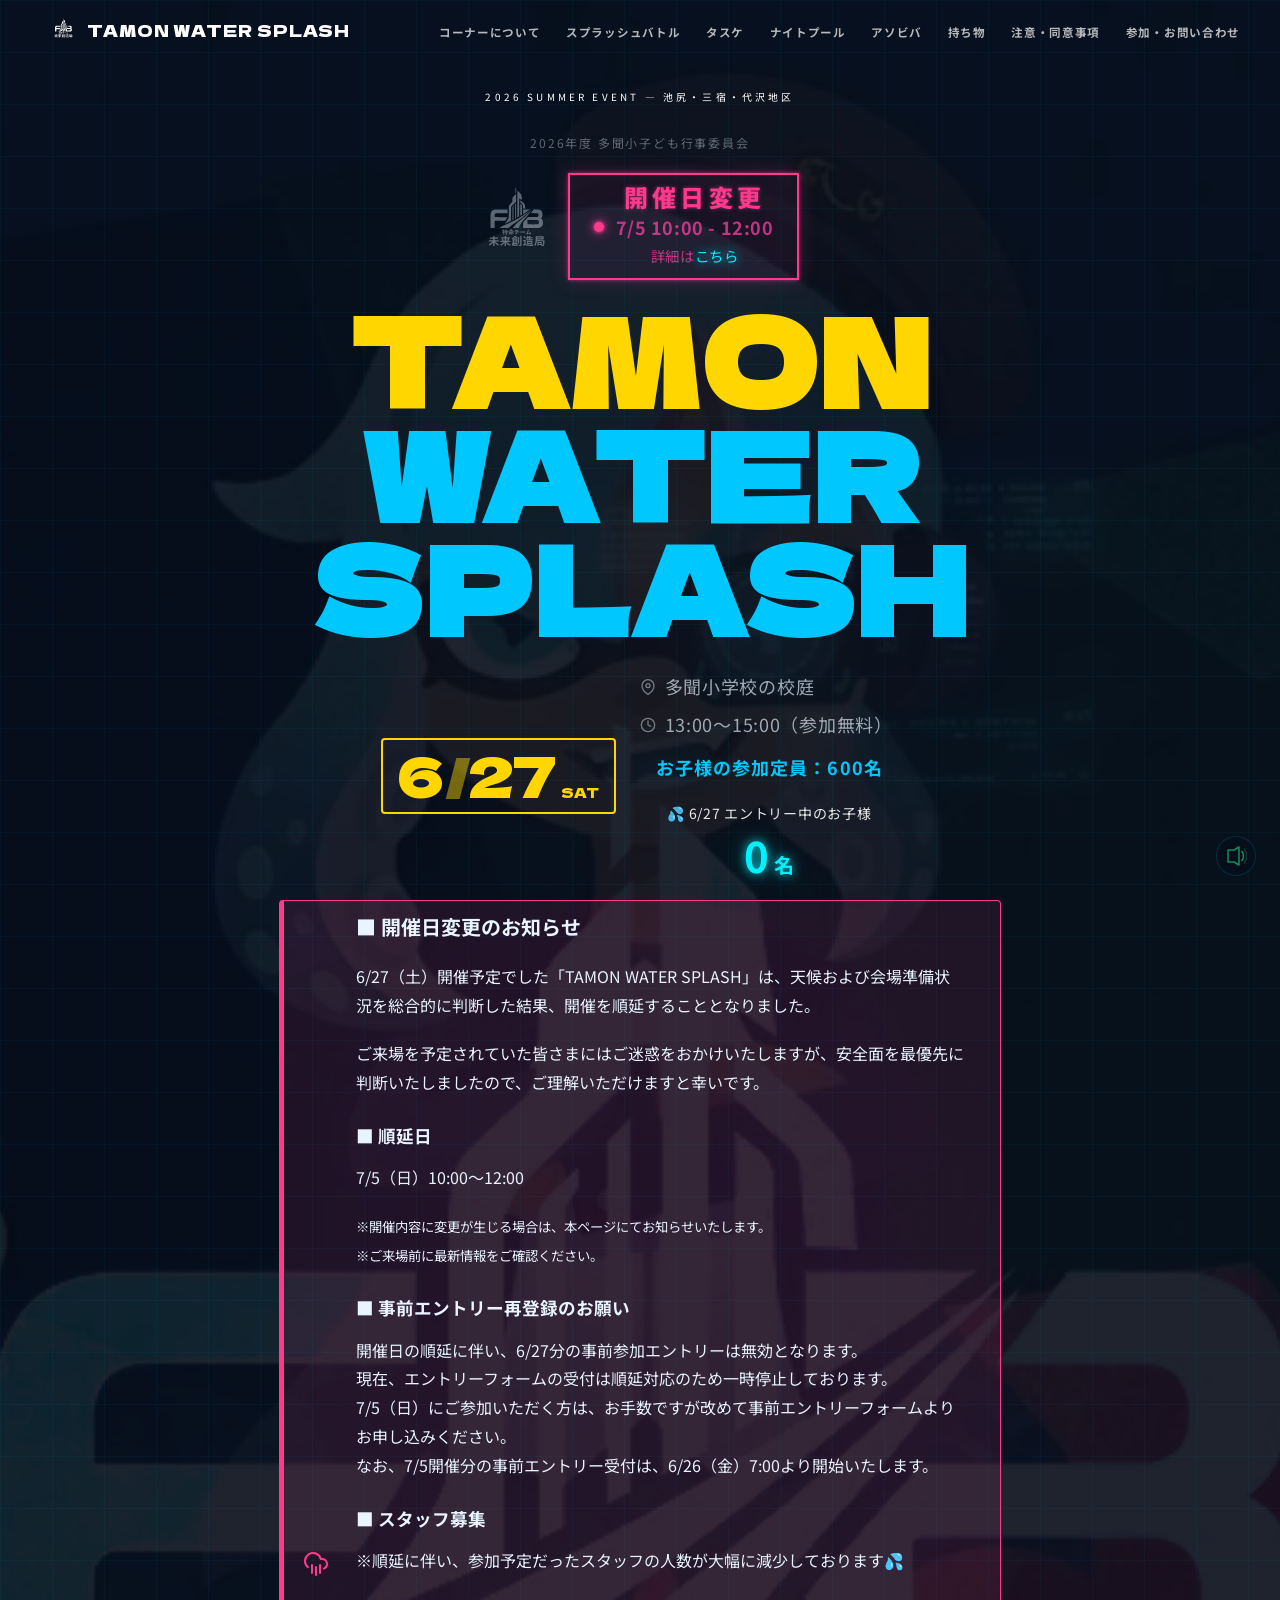
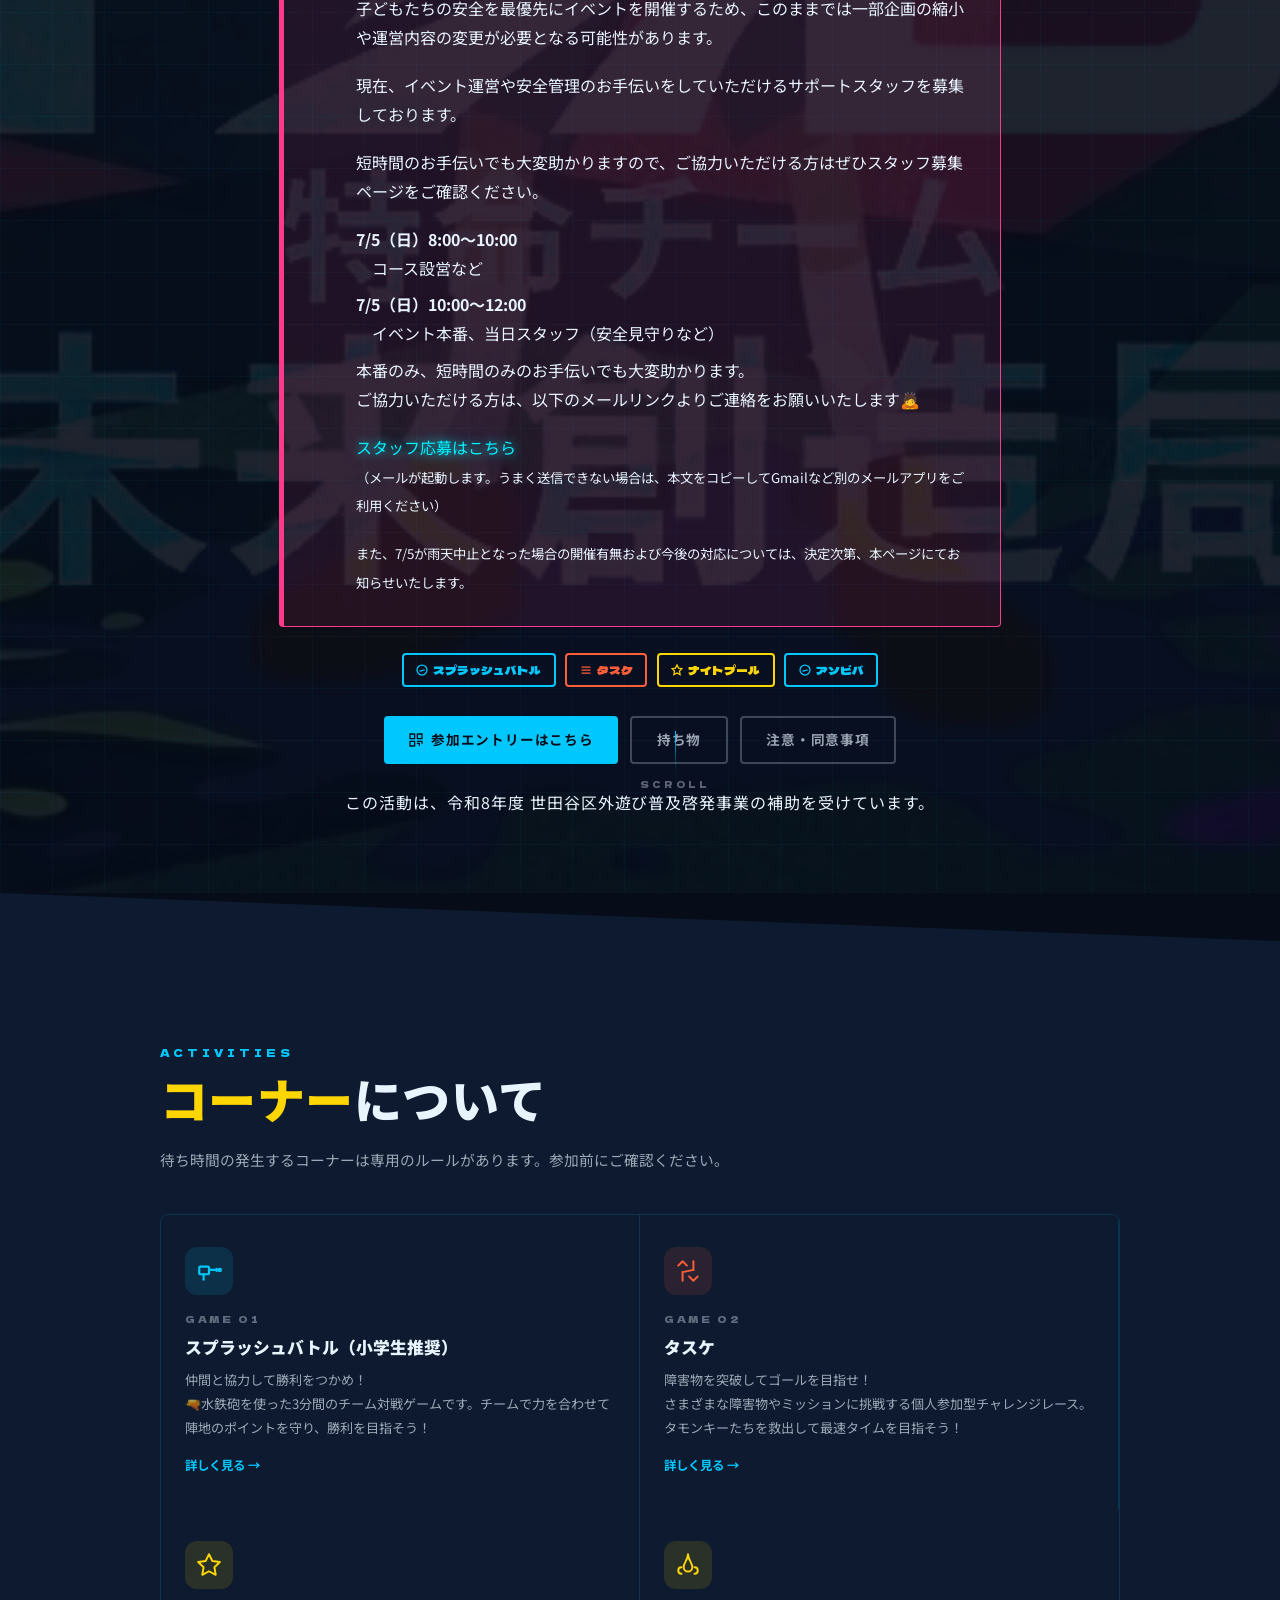
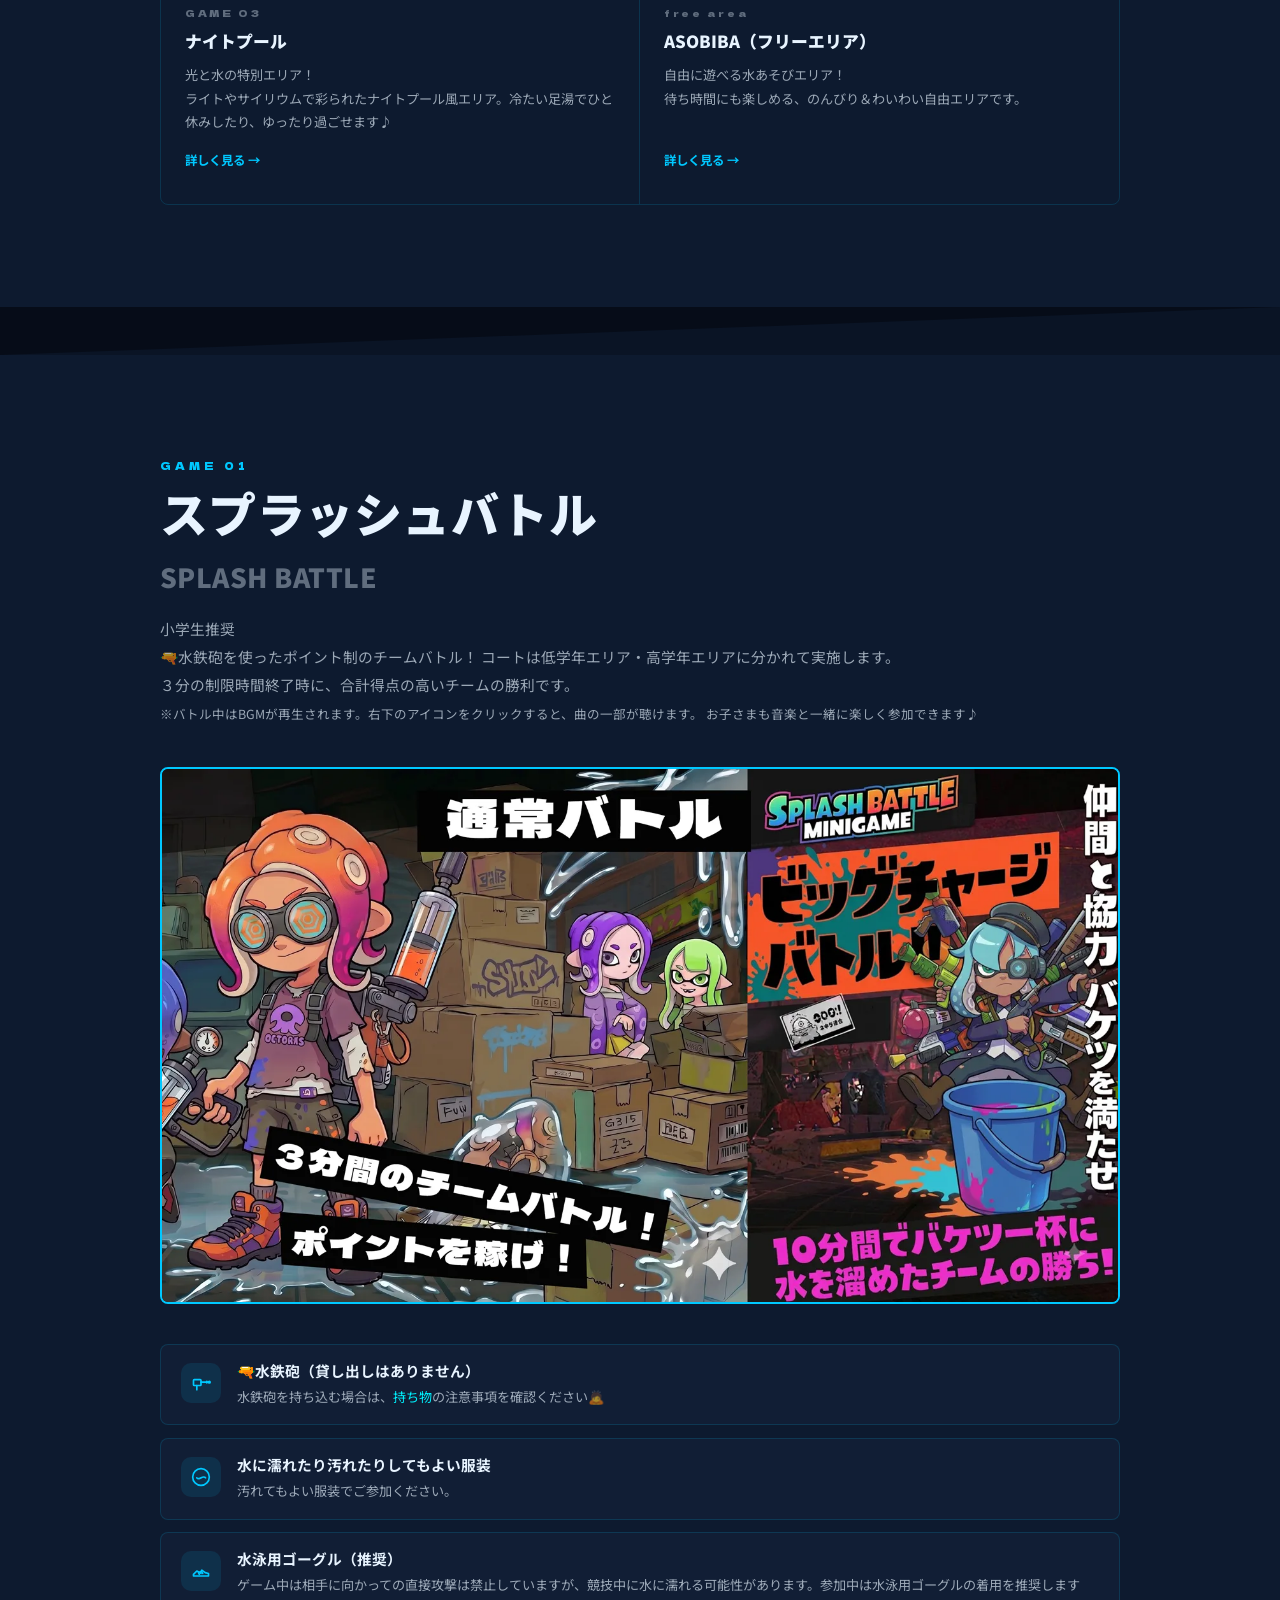
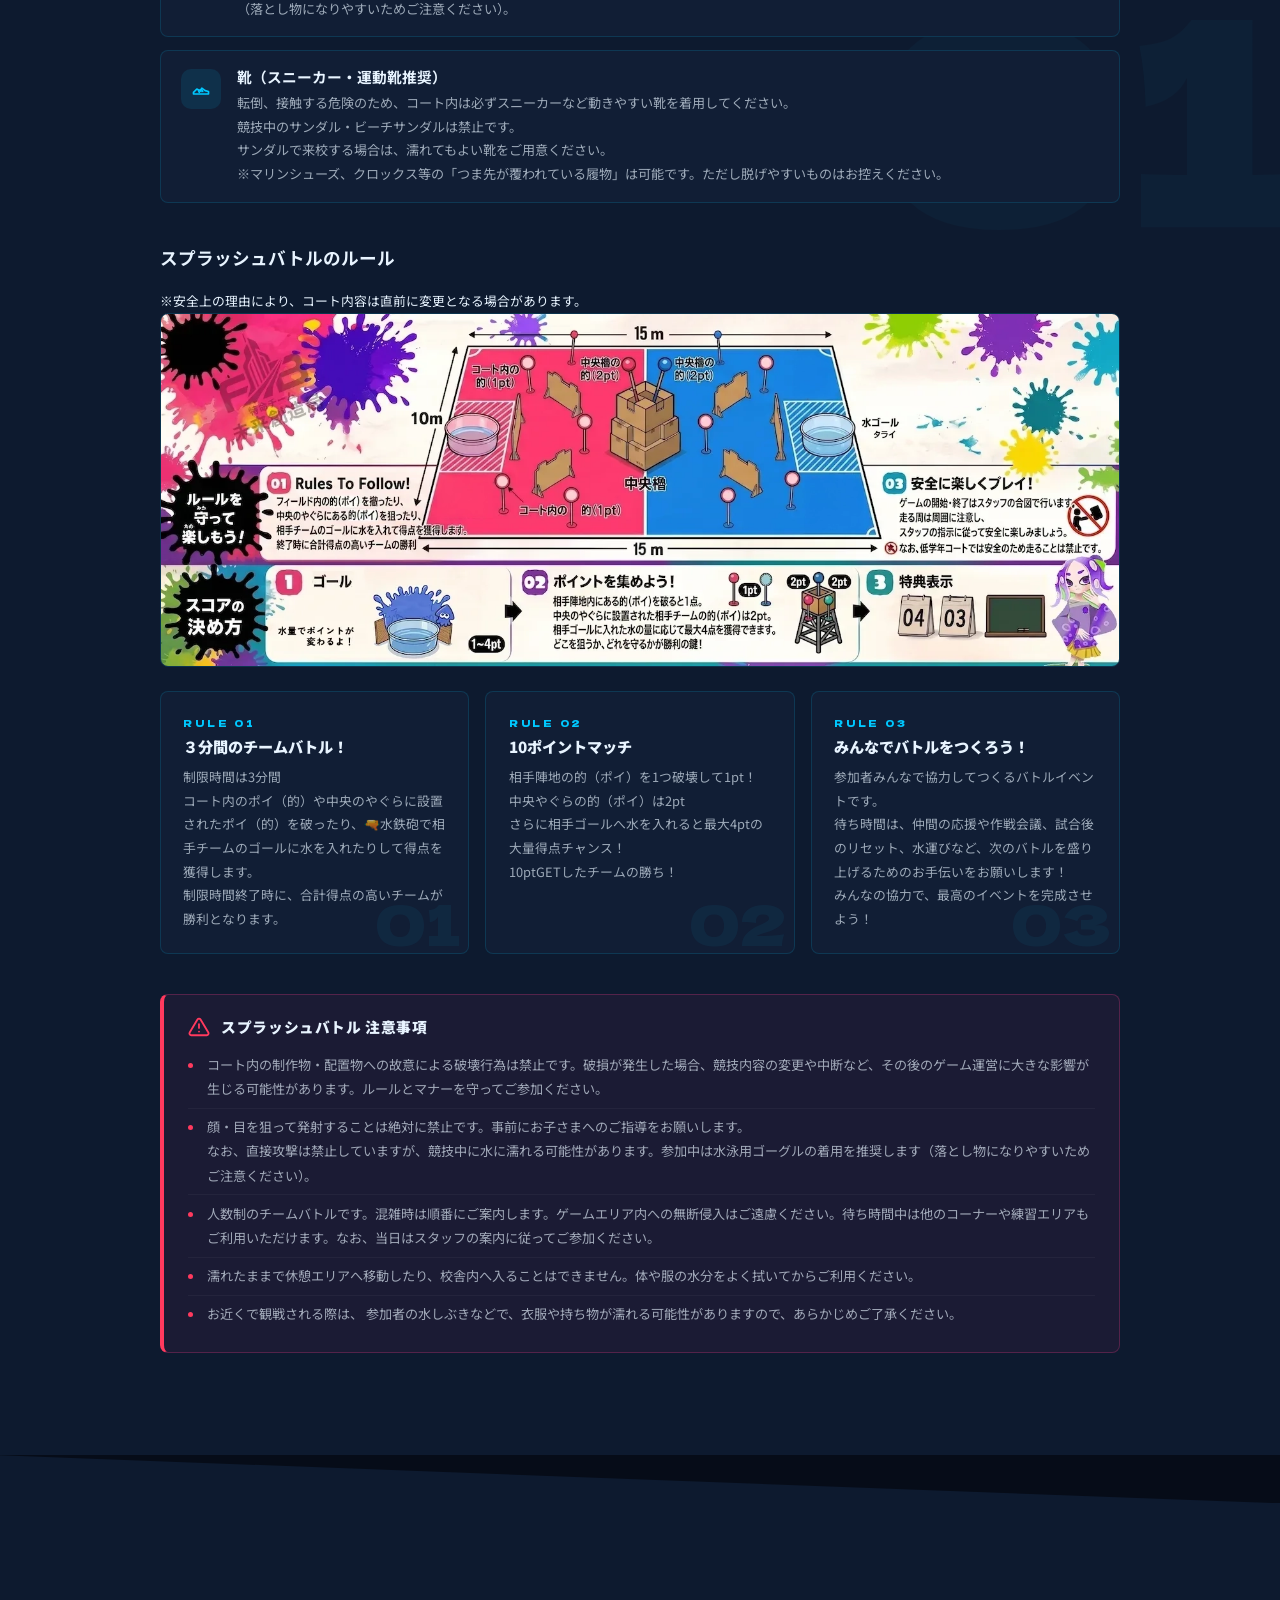
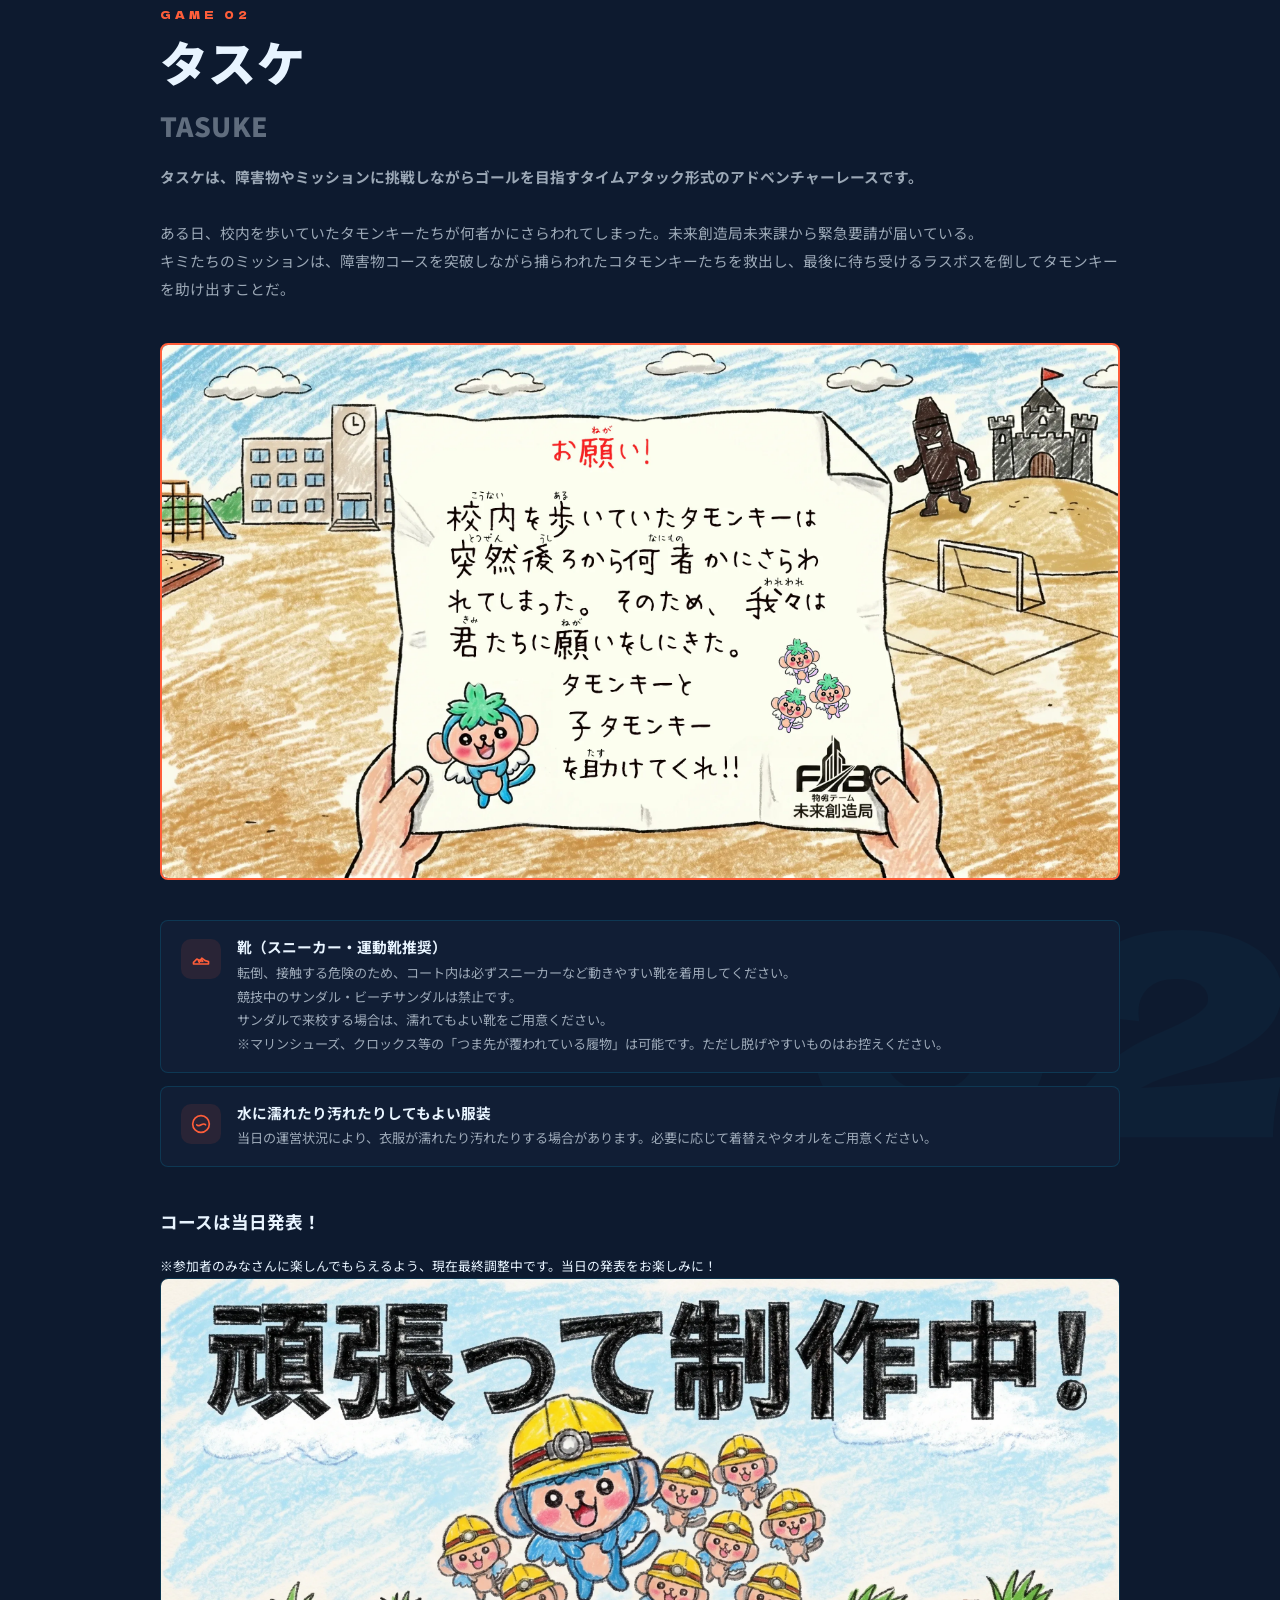
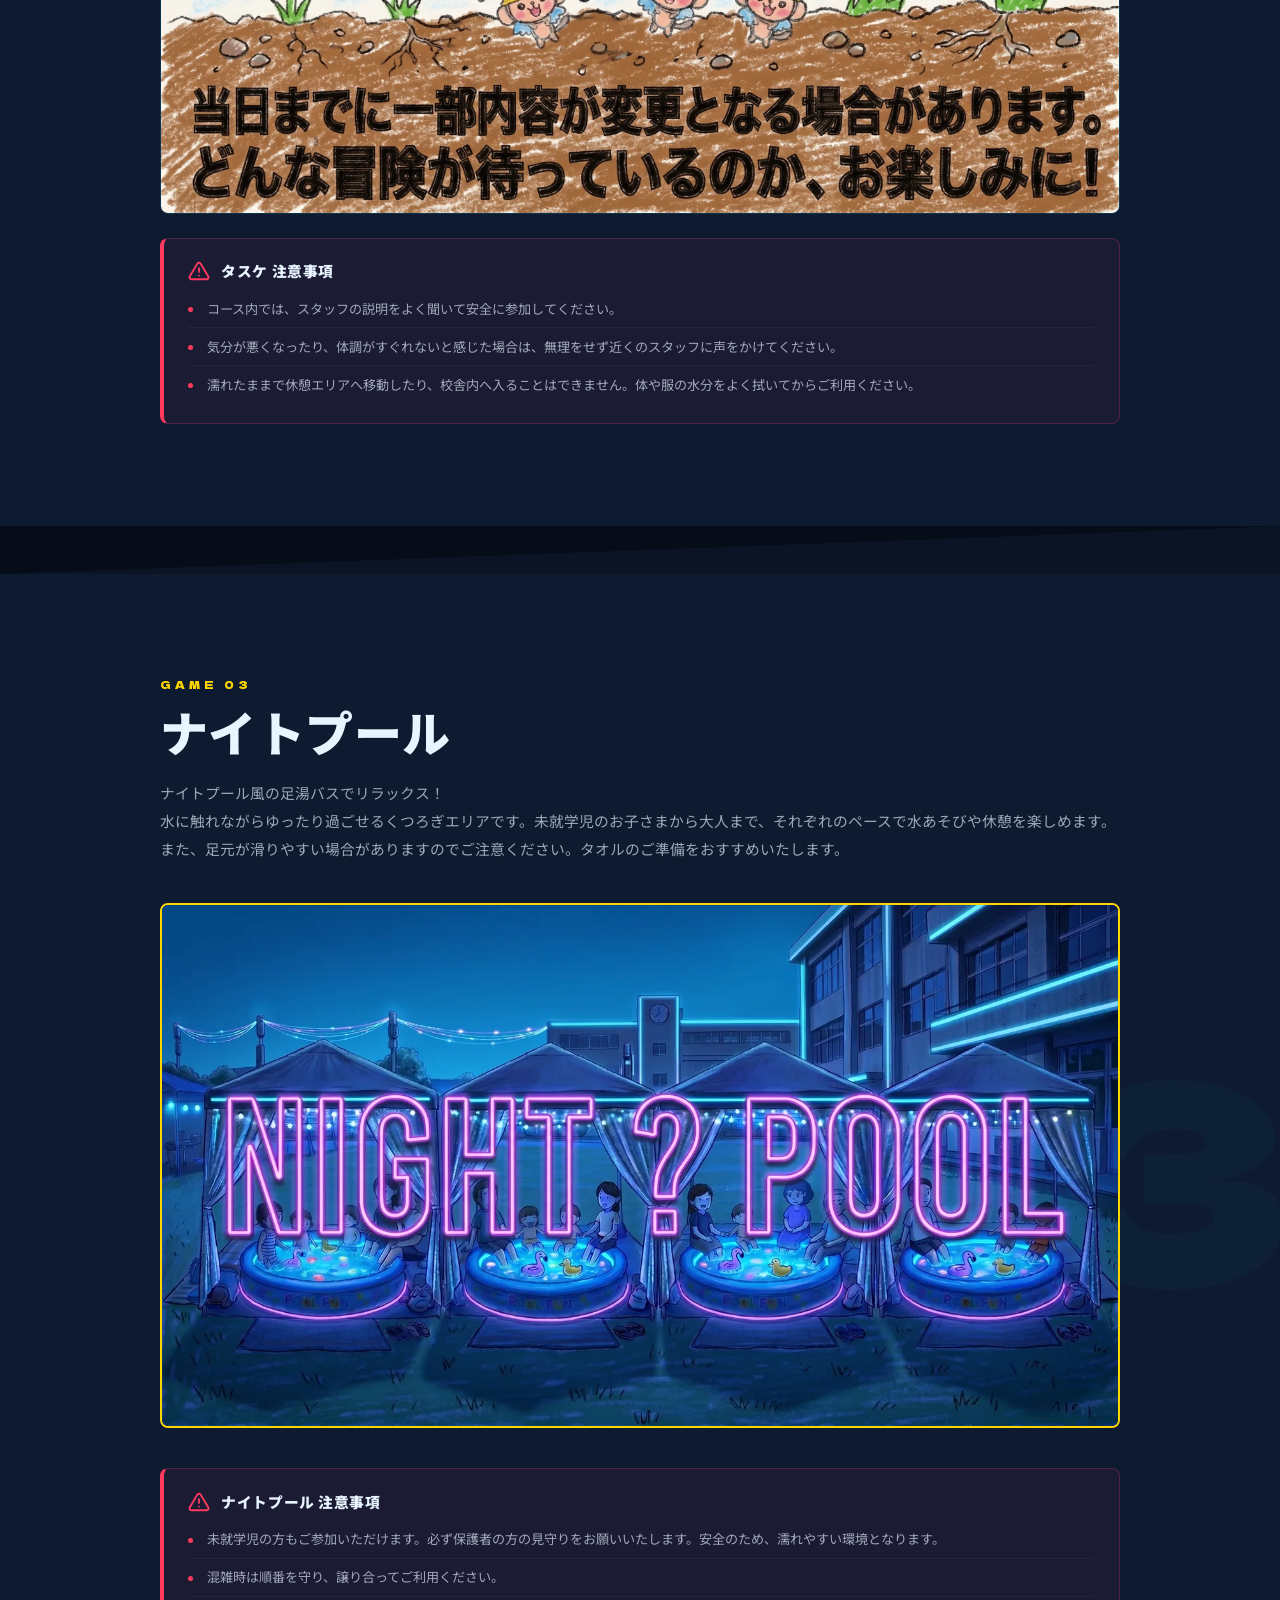
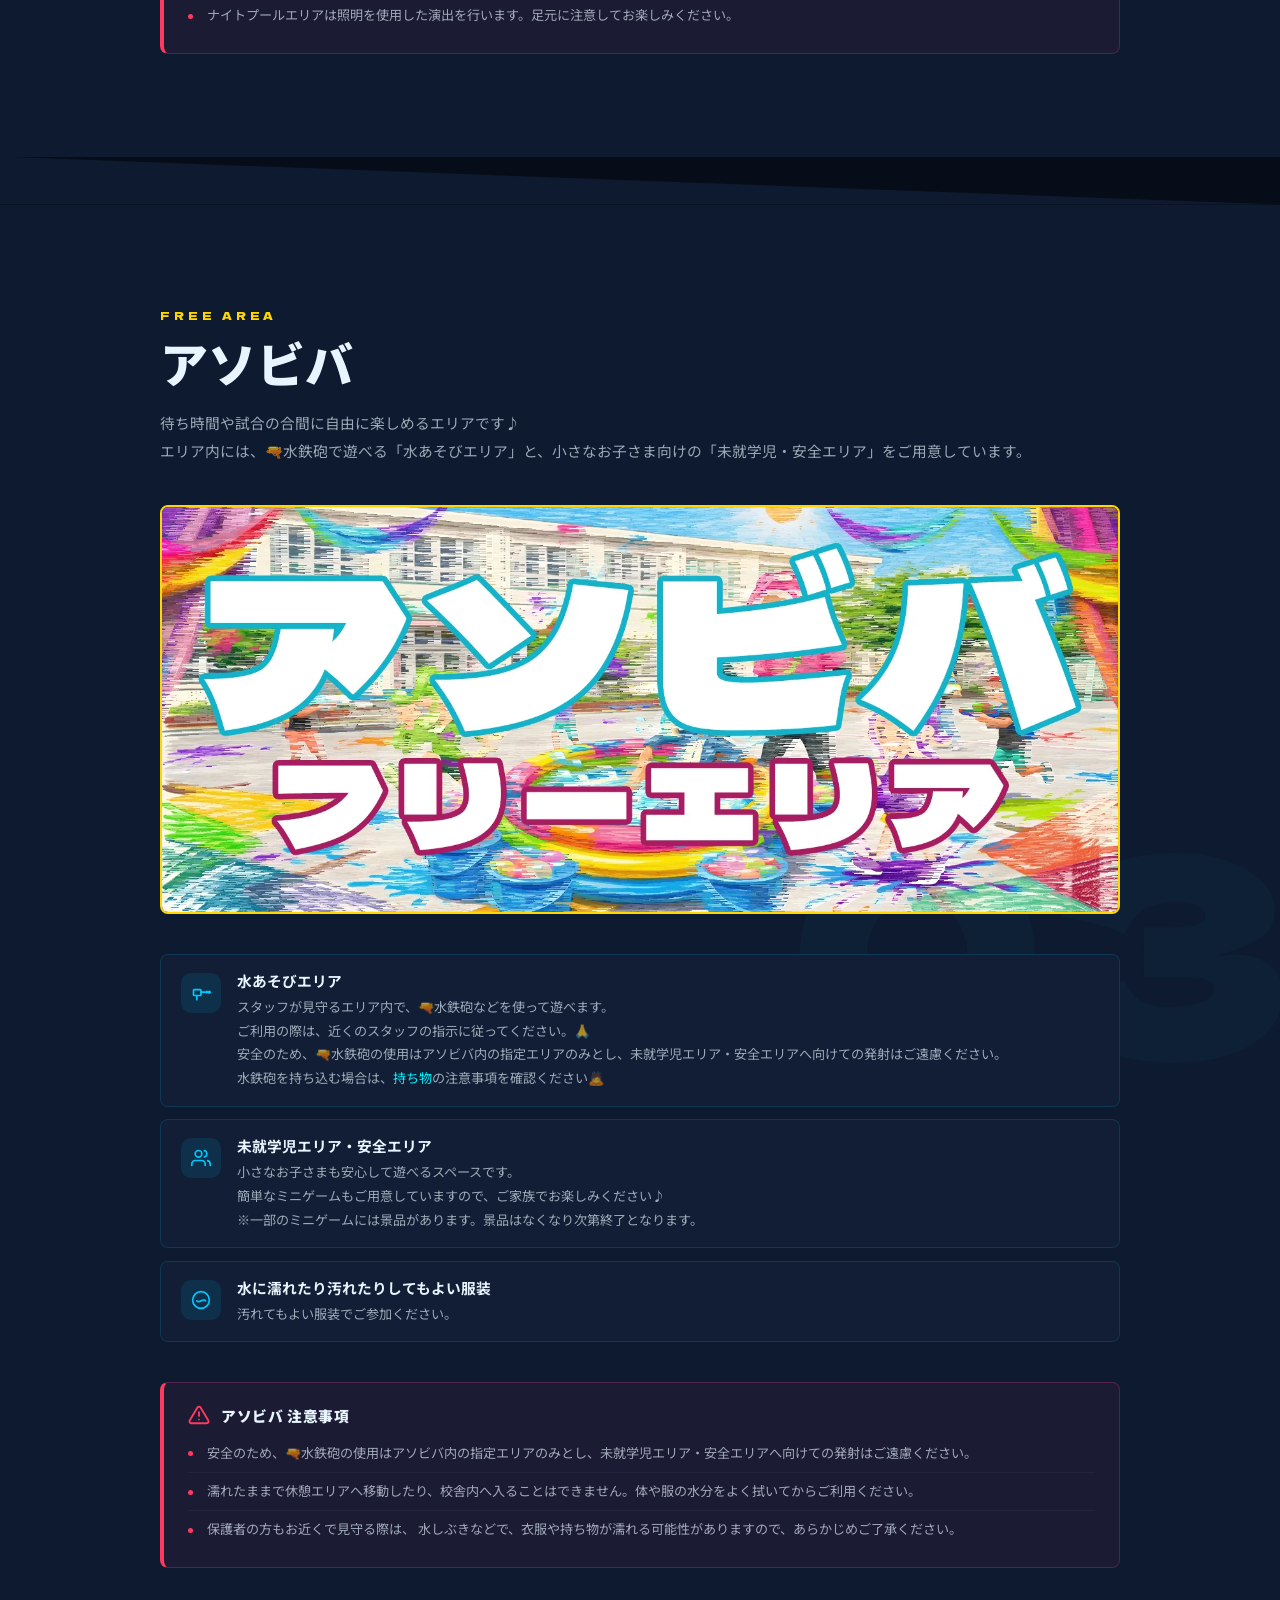
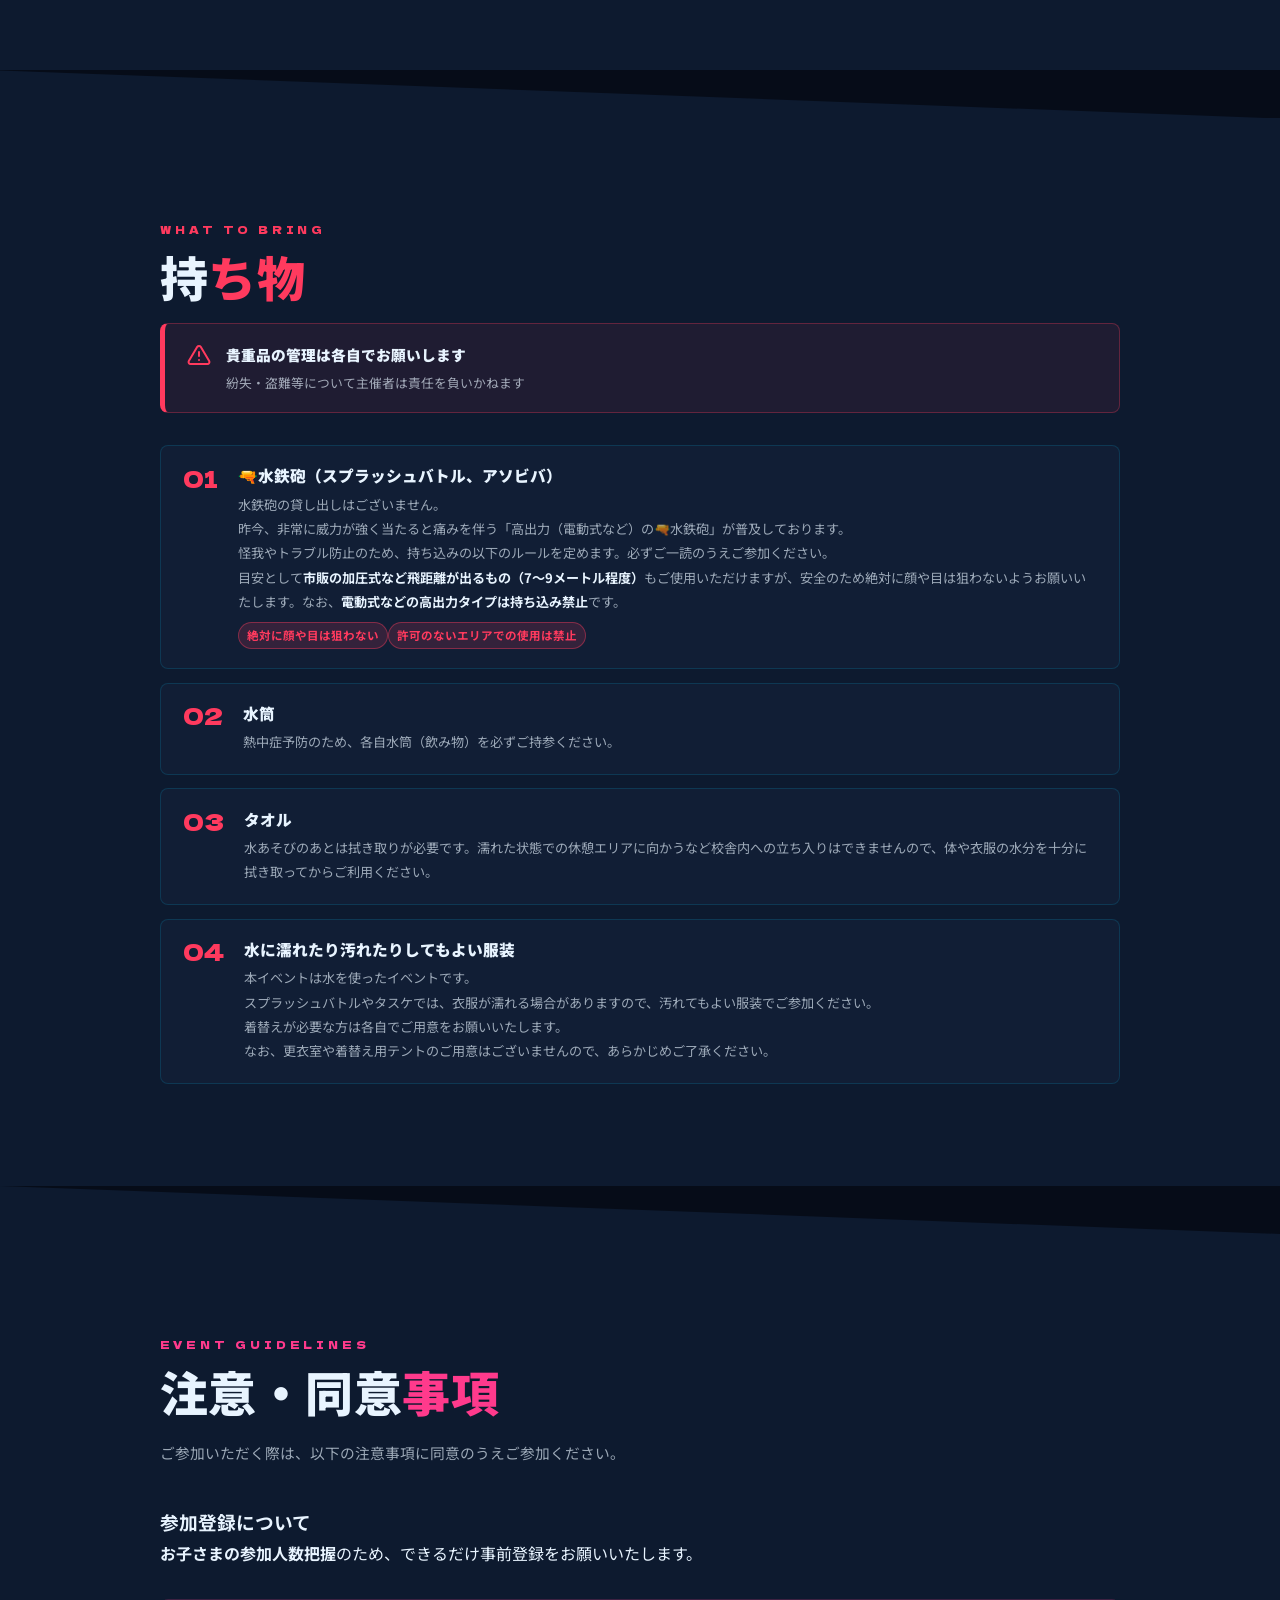
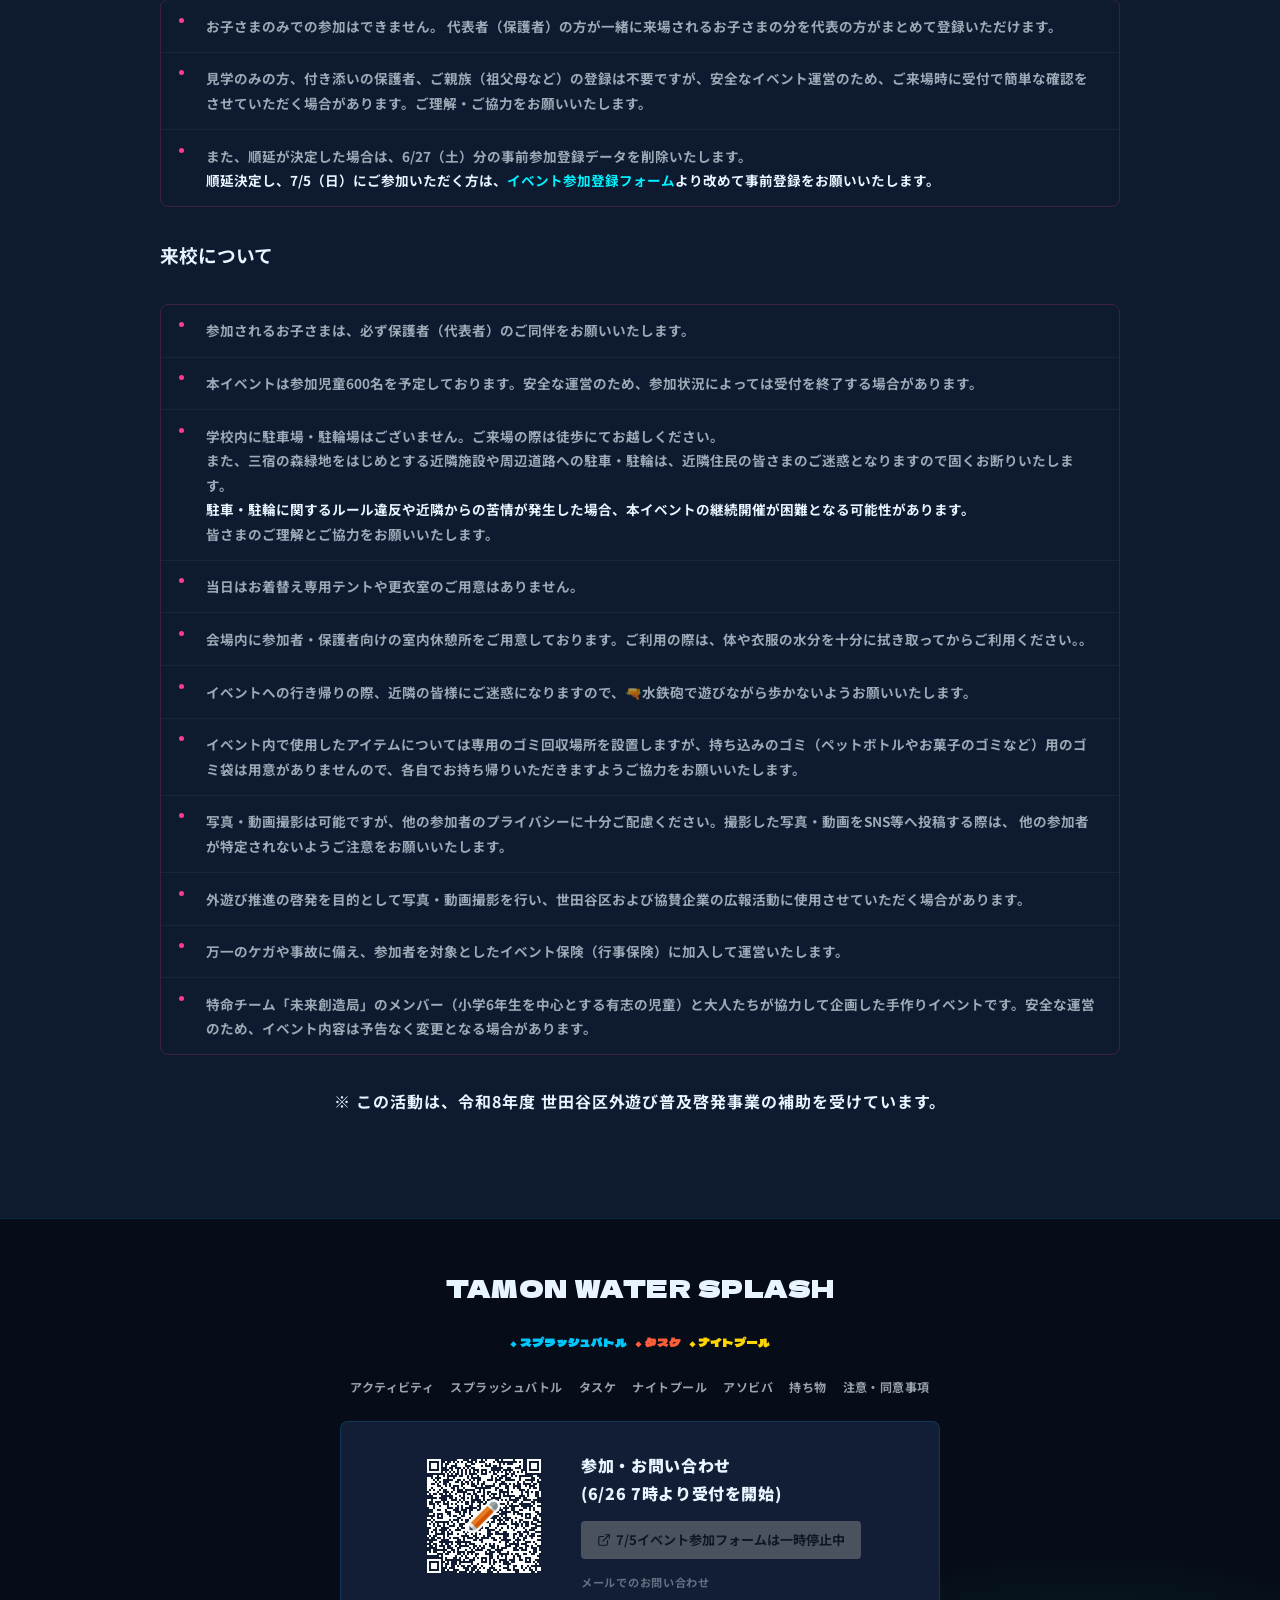
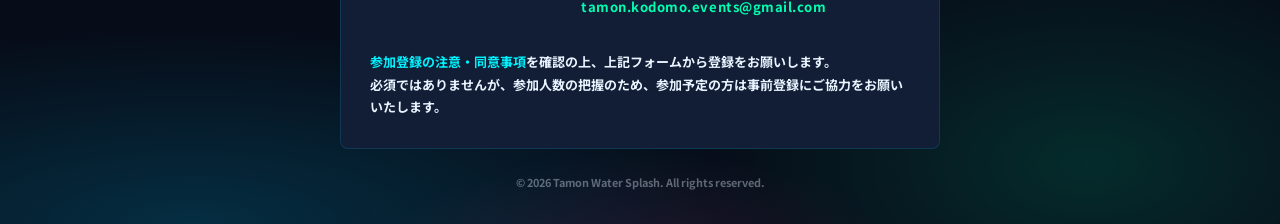
==== commit caeaa320: "Add files via upload" ====
--- a/2.html
+++ b/2.html
@@ -551,7 +551,7 @@
             <div class="neon-dot"></div>
             <div class="neon-text">
               <div class="neon-word">開催日変更</div>
-              <div class="neon-sub">7/05 10:00 - 12:00　詳細は<a href="#arr"
+              <div class="neon-sub"><strong style="font-size: large;">7/5 10:00 - 12:00</strong><Br>詳細は<a href="#arr"
                   style="color: #00f2ff;text-shadow: 0 0 10px rgba(0, 242, 255, 0.8), 0 0 20px rgba(0, 242, 255, 0.4);">こちら</a>
               </div>
             </div>
